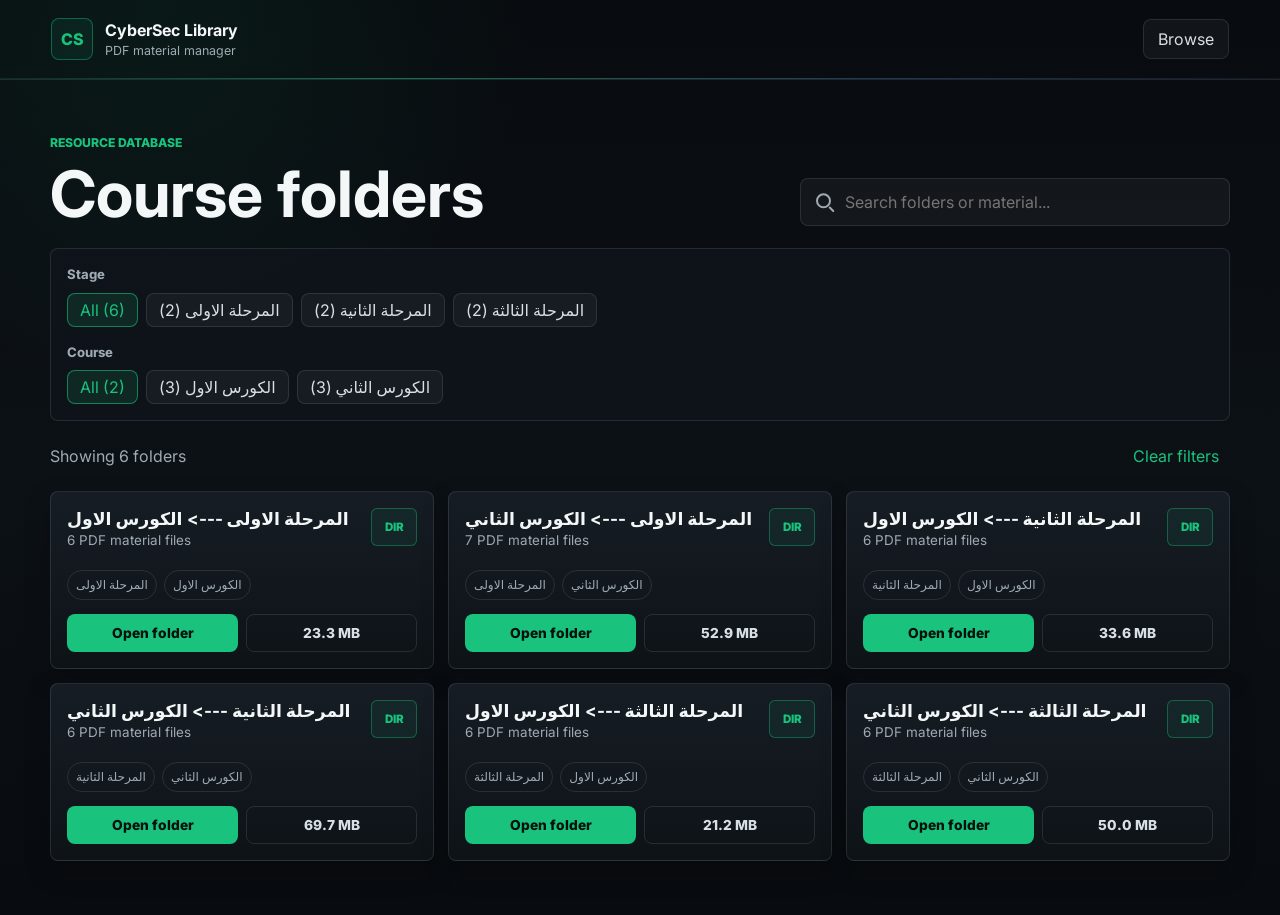
==== index.html @ cb72af31 "Initial commit of Cyber Security curriculum files" ====
<!doctype html>
<html lang="en">
  <head>
    <meta charset="utf-8">
    <meta name="viewport" content="width=device-width, initial-scale=1">
    <meta name="description" content="Cybersecurity curriculum PDF library with fast search and filters.">
    <title>Cybersecurity Curriculum Library</title>
    <link rel="preconnect" href="https://fonts.googleapis.com">
    <link rel="preconnect" href="https://fonts.gstatic.com" crossorigin>
    <link href="https://fonts.googleapis.com/css2?family=Inter:wght@400;500;600;700;800;900&display=swap" rel="stylesheet">
    <link rel="stylesheet" href="styles.css">
  </head>
  <body>
    <header class="site-header">
      <nav class="nav">
        <a class="brand" href="#" aria-label="Cybersecurity Curriculum home">
          <span class="brand-mark">CS</span>
          <span>
            <strong>CyberSec Library</strong>
            <small>PDF material manager</small>
          </span>
        </a>
        <div class="nav-actions">
          <a class="ghost-link" href="#library">Browse</a>
        </div>
      </nav>
    </header>

    <main id="library" class="library">
      <section class="toolbar" aria-labelledby="libraryTitle">
        <div>
          <p class="eyebrow">Resource database</p>
          <h1 id="libraryTitle">Course folders</h1>
        </div>
        <label class="search-box">
          <span class="search-icon" aria-hidden="true"></span>
          <input id="searchInput" type="search" placeholder="Search folders or material..." autocomplete="off">
        </label>
      </section>

      <section class="filters" aria-label="Library filters">
        <div>
          <span class="filter-label">Stage</span>
          <div class="chip-row" id="stageFilters"></div>
        </div>
        <div>
          <span class="filter-label">Course</span>
          <div class="chip-row" id="courseFilters"></div>
        </div>
      </section>

      <section class="results-meta" aria-live="polite">
        <span id="resultsCount">Showing 0 folders</span>
        <button class="text-button" type="button" id="clearFilters">Clear filters</button>
      </section>

      <section class="resource-grid" id="folderGrid" aria-label="Course folders"></section>
      <section class="selected-folder" id="selectedFolder" hidden>
        <div class="selected-folder-head">
          <div>
            <p class="eyebrow">Opened folder</p>
            <h2 id="selectedFolderTitle"></h2>
          </div>
          <button class="text-button" type="button" id="closeFolder">Back to folders</button>
        </div>
        <section class="resource-grid file-grid" id="resourceGrid" aria-label="PDF resources"></section>
      </section>
      <section class="empty-state" id="emptyState" hidden>
        <h3>No folders found</h3>
        <p>Try another search term or clear the active filters.</p>
      </section>
    </main>

    <script src="script.js"></script>
  </body>
</html>
---- styles.css ----
:root {
  --bg: #080b0f;
  --panel: #11161c;
  --panel-2: #161d24;
  --line: rgba(214, 223, 230, 0.12);
  --text: #f4f7f8;
  --muted: #9faab3;
  --soft: #d8e0e5;
  --accent: #19c37d;
  --accent-2: #4a90e2;
  --danger: #ff6b6b;
  --shadow: 0 18px 46px rgba(0, 0, 0, 0.28);
  --radius: 8px;
  color-scheme: dark;
}

* {
  box-sizing: border-box;
}

html {
  scroll-behavior: smooth;
}

body {
  margin: 0;
  min-width: 320px;
  background:
    radial-gradient(circle at 12% 0%, rgba(25, 195, 125, 0.08), transparent 24rem),
    linear-gradient(180deg, #080b0f 0%, #0c1116 52%, #080b0f 100%);
  color: var(--text);
  font-family: "Inter", ui-sans-serif, system-ui, -apple-system, BlinkMacSystemFont, "Segoe UI", Arial, sans-serif;
  line-height: 1.5;
}

a {
  color: inherit;
  text-decoration: none;
}

button,
input {
  font: inherit;
}

button {
  cursor: pointer;
}

.site-header {
  padding: 18px clamp(16px, 4vw, 56px);
  border-bottom: 1px solid var(--line);
  position: relative;
  overflow: hidden;
}

.site-header::after {
  content: "";
  position: absolute;
  inset: auto -10% 0 -10%;
  height: 1px;
  background: linear-gradient(90deg, transparent, rgba(25, 195, 125, 0.55), rgba(74, 144, 226, 0.34), transparent);
}

.nav {
  display: flex;
  align-items: center;
  justify-content: space-between;
  gap: 18px;
  max-width: 1180px;
  margin: 0 auto;
}

.brand {
  display: inline-flex;
  align-items: center;
  gap: 12px;
  min-width: 0;
}

.brand-mark {
  display: grid;
  place-items: center;
  width: 42px;
  height: 42px;
  border: 1px solid rgba(25, 195, 125, 0.42);
  border-radius: var(--radius);
  background: rgba(25, 195, 125, 0.08);
  color: var(--accent);
  font-weight: 800;
}

.brand strong,
.brand small {
  display: block;
}

.brand strong {
  font-size: 1rem;
}

.brand small {
  color: var(--muted);
  font-size: 0.78rem;
}

.nav-actions,
.hero-actions {
  display: flex;
  align-items: center;
  gap: 10px;
}

.primary-link,
.ghost-link,
.ghost-button,
.text-button,
.chip {
  border-radius: var(--radius);
  min-height: 40px;
  display: inline-flex;
  align-items: center;
  justify-content: center;
  border: 1px solid transparent;
  transition: transform 160ms ease, border-color 160ms ease, background 160ms ease, color 160ms ease;
}

.primary-link {
  padding: 0 16px;
  background: var(--accent);
  color: #03100c;
  font-weight: 750;
}

.ghost-link,
.ghost-button {
  padding: 0 14px;
  background: rgba(238, 247, 246, 0.04);
  border-color: var(--line);
  color: var(--soft);
}

.ghost-button {
  min-height: 42px;
}

.primary-link:hover,
.ghost-link:hover,
.ghost-button:hover,
.chip:hover,
.text-button:hover {
  transform: translateY(-1px);
}

.eyebrow {
  margin: 0 0 10px;
  color: var(--accent);
  font-size: 0.76rem;
  font-weight: 800;
  letter-spacing: 0;
  text-transform: uppercase;
}

h2,
h3,
p {
  margin-top: 0;
}

h1 {
  max-width: 820px;
  margin: 0;
  font-size: clamp(2rem, 5vw, 4.2rem);
  line-height: 1;
  letter-spacing: 0;
}

.library {
  width: min(1180px, calc(100% - 32px));
  margin: 0 auto;
  padding: 54px 0;
}

.toolbar {
  display: grid;
  grid-template-columns: minmax(0, 1fr) minmax(280px, 430px);
  gap: 18px;
  align-items: end;
  margin-bottom: 22px;
}

h2 {
  margin-bottom: 0;
  font-size: clamp(1.8rem, 3vw, 3rem);
  line-height: 1.05;
}

.search-box {
  position: relative;
  display: block;
}

.search-box input {
  width: 100%;
  min-height: 48px;
  padding: 0 15px 0 44px;
  border: 1px solid var(--line);
  border-radius: var(--radius);
  background: rgba(244, 247, 248, 0.045);
  color: var(--text);
  outline: 0;
}

.search-box input:focus {
  border-color: rgba(25, 195, 125, 0.68);
  box-shadow: 0 0 0 4px rgba(25, 195, 125, 0.1);
}

.search-icon {
  position: absolute;
  left: 16px;
  top: 50%;
  width: 15px;
  height: 15px;
  border: 2px solid var(--muted);
  border-radius: 50%;
  transform: translateY(-58%);
}

.search-icon::after {
  content: "";
  position: absolute;
  width: 7px;
  height: 2px;
  right: -6px;
  bottom: -4px;
  background: var(--muted);
  transform: rotate(45deg);
  border-radius: 1px;
}

.filters {
  display: grid;
  gap: 16px;
  padding: 16px;
  border: 1px solid var(--line);
  border-radius: var(--radius);
  background: rgba(17, 22, 28, 0.68);
}

.filter-label {
  display: block;
  margin-bottom: 8px;
  color: var(--muted);
  font-size: 0.82rem;
  font-weight: 750;
}

.chip-row {
  display: flex;
  flex-wrap: wrap;
  gap: 8px;
}

.chip {
  padding: 0 12px;
  min-height: 34px;
  background: rgba(238, 247, 246, 0.04);
  border-color: var(--line);
  color: var(--soft);
}

.chip.is-active {
  background: rgba(25, 195, 125, 0.12);
  border-color: rgba(25, 195, 125, 0.58);
  color: var(--accent);
}

.results-meta {
  display: flex;
  align-items: center;
  justify-content: space-between;
  gap: 12px;
  margin: 18px 0;
  color: var(--muted);
}

.text-button {
  min-height: 34px;
  padding: 0 10px;
  background: transparent;
  color: var(--accent);
}

.resource-grid {
  display: grid;
  grid-template-columns: repeat(3, minmax(0, 1fr));
  gap: 14px;
}

.resource-card,
.folder-card {
  min-width: 0;
  min-height: 178px;
  display: flex;
  flex-direction: column;
  gap: 14px;
  padding: 16px;
  border: 1px solid var(--line);
  border-radius: var(--radius);
  background: linear-gradient(180deg, rgba(22, 29, 36, 0.98), rgba(14, 19, 24, 0.98));
  box-shadow: 0 10px 28px rgba(0, 0, 0, 0.2);
}

.resource-card:hover,
.folder-card:hover {
  border-color: rgba(74, 144, 226, 0.42);
}

.card-top,
.folder-top {
  display: flex;
  align-items: flex-start;
  justify-content: space-between;
  gap: 10px;
}

.file-icon,
.folder-icon {
  flex: 0 0 auto;
  display: grid;
  place-items: center;
  width: 38px;
  height: 46px;
  border: 1px solid rgba(74, 144, 226, 0.38);
  border-radius: 6px;
  color: var(--accent-2);
  background: rgba(74, 144, 226, 0.08);
  font-size: 0.72rem;
  font-weight: 850;
}

.folder-icon {
  width: 46px;
  height: 38px;
  border-color: rgba(25, 195, 125, 0.38);
  color: var(--accent);
  background: rgba(25, 195, 125, 0.08);
}

.file-title,
.folder-title {
  margin: 0;
  color: var(--text);
  font-size: 1rem;
  line-height: 1.25;
  overflow-wrap: anywhere;
}

.folder-title {
  font-size: 1.08rem;
}

.path-line {
  color: var(--muted);
  font-size: 0.84rem;
}

.card-meta {
  display: flex;
  flex-wrap: wrap;
  gap: 7px;
  margin-top: auto;
}

.meta-pill {
  padding: 5px 8px;
  border: 1px solid var(--line);
  border-radius: 999px;
  color: var(--muted);
  font-size: 0.76rem;
}

.card-actions,
.folder-actions {
  display: grid;
  grid-template-columns: 1fr 1fr;
  gap: 8px;
}

.card-actions a,
.folder-actions button {
  min-height: 38px;
  display: inline-flex;
  align-items: center;
  justify-content: center;
  border-radius: var(--radius);
  font-size: 0.86rem;
  font-weight: 800;
}

.open-link,
.open-folder {
  border: 0;
  background: var(--accent);
  color: #03100c;
}

.download-link,
.folder-note {
  border: 1px solid var(--line);
  color: var(--soft);
}

.folder-note {
  display: inline-flex;
  align-items: center;
  justify-content: center;
  min-height: 38px;
  border-radius: var(--radius);
  font-size: 0.86rem;
  font-weight: 800;
}

.selected-folder {
  margin-top: 20px;
  padding-top: 20px;
  border-top: 1px solid var(--line);
}

.selected-folder-head {
  display: flex;
  justify-content: space-between;
  gap: 16px;
  align-items: end;
  margin-bottom: 16px;
}

.selected-folder-head h2 {
  font-size: clamp(1.45rem, 3vw, 2.2rem);
}

.file-grid .resource-card {
  min-height: 174px;
}

.empty-state {
  padding: 42px 18px;
  text-align: center;
  border: 1px solid var(--line);
  border-radius: var(--radius);
  background: rgba(17, 22, 28, 0.68);
}

@media (max-width: 920px) {
  .toolbar {
    grid-template-columns: 1fr;
  }

  .resource-grid {
    grid-template-columns: repeat(2, minmax(0, 1fr));
  }
}

@media (max-width: 640px) {
  .site-header {
    padding-bottom: 18px;
  }

  .nav {
    align-items: flex-start;
  }

  .nav-actions {
    display: none;
  }

  h1 {
    font-size: 2.4rem;
  }

  .card-actions,
  .folder-actions {
    flex-direction: column;
    align-items: stretch;
  }

  .resource-grid {
    grid-template-columns: 1fr;
  }

  .results-meta {
    align-items: flex-start;
    flex-direction: column;
  }

  .selected-folder-head {
    align-items: flex-start;
    flex-direction: column;
  }
}
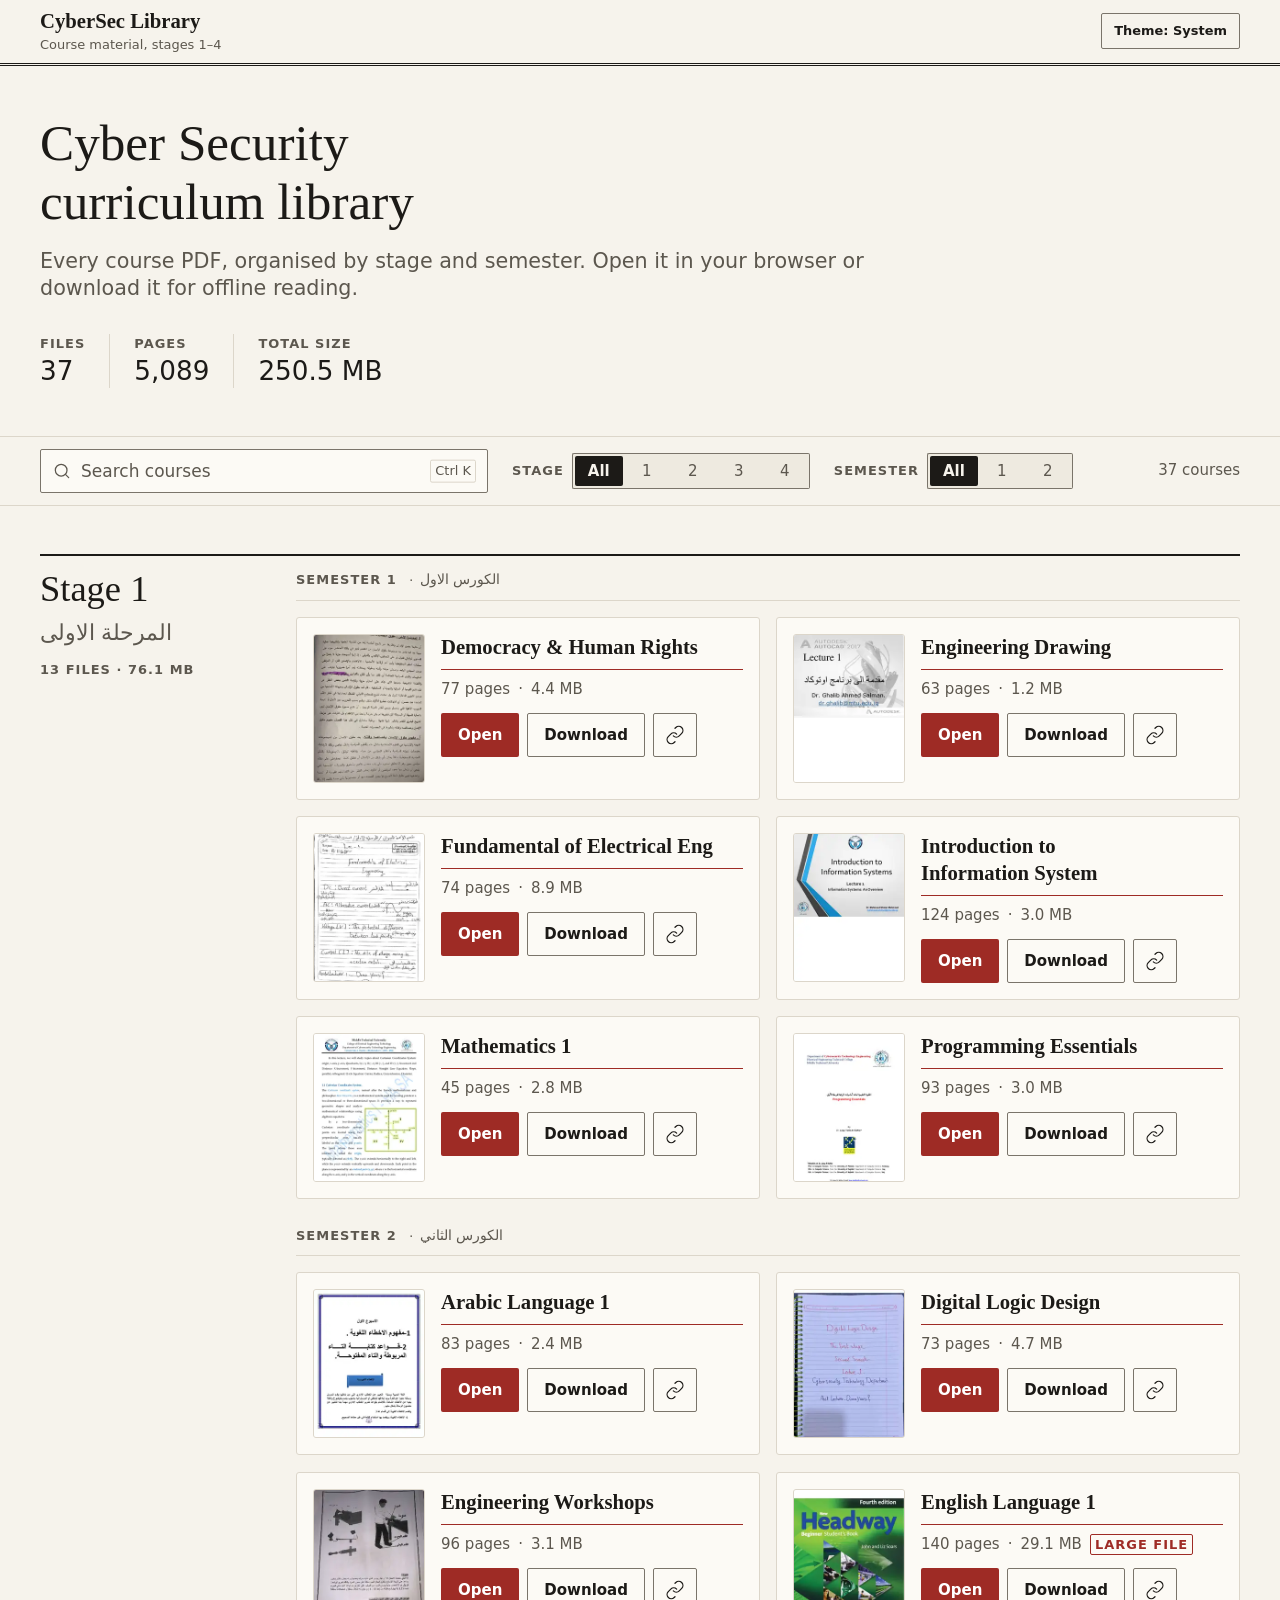
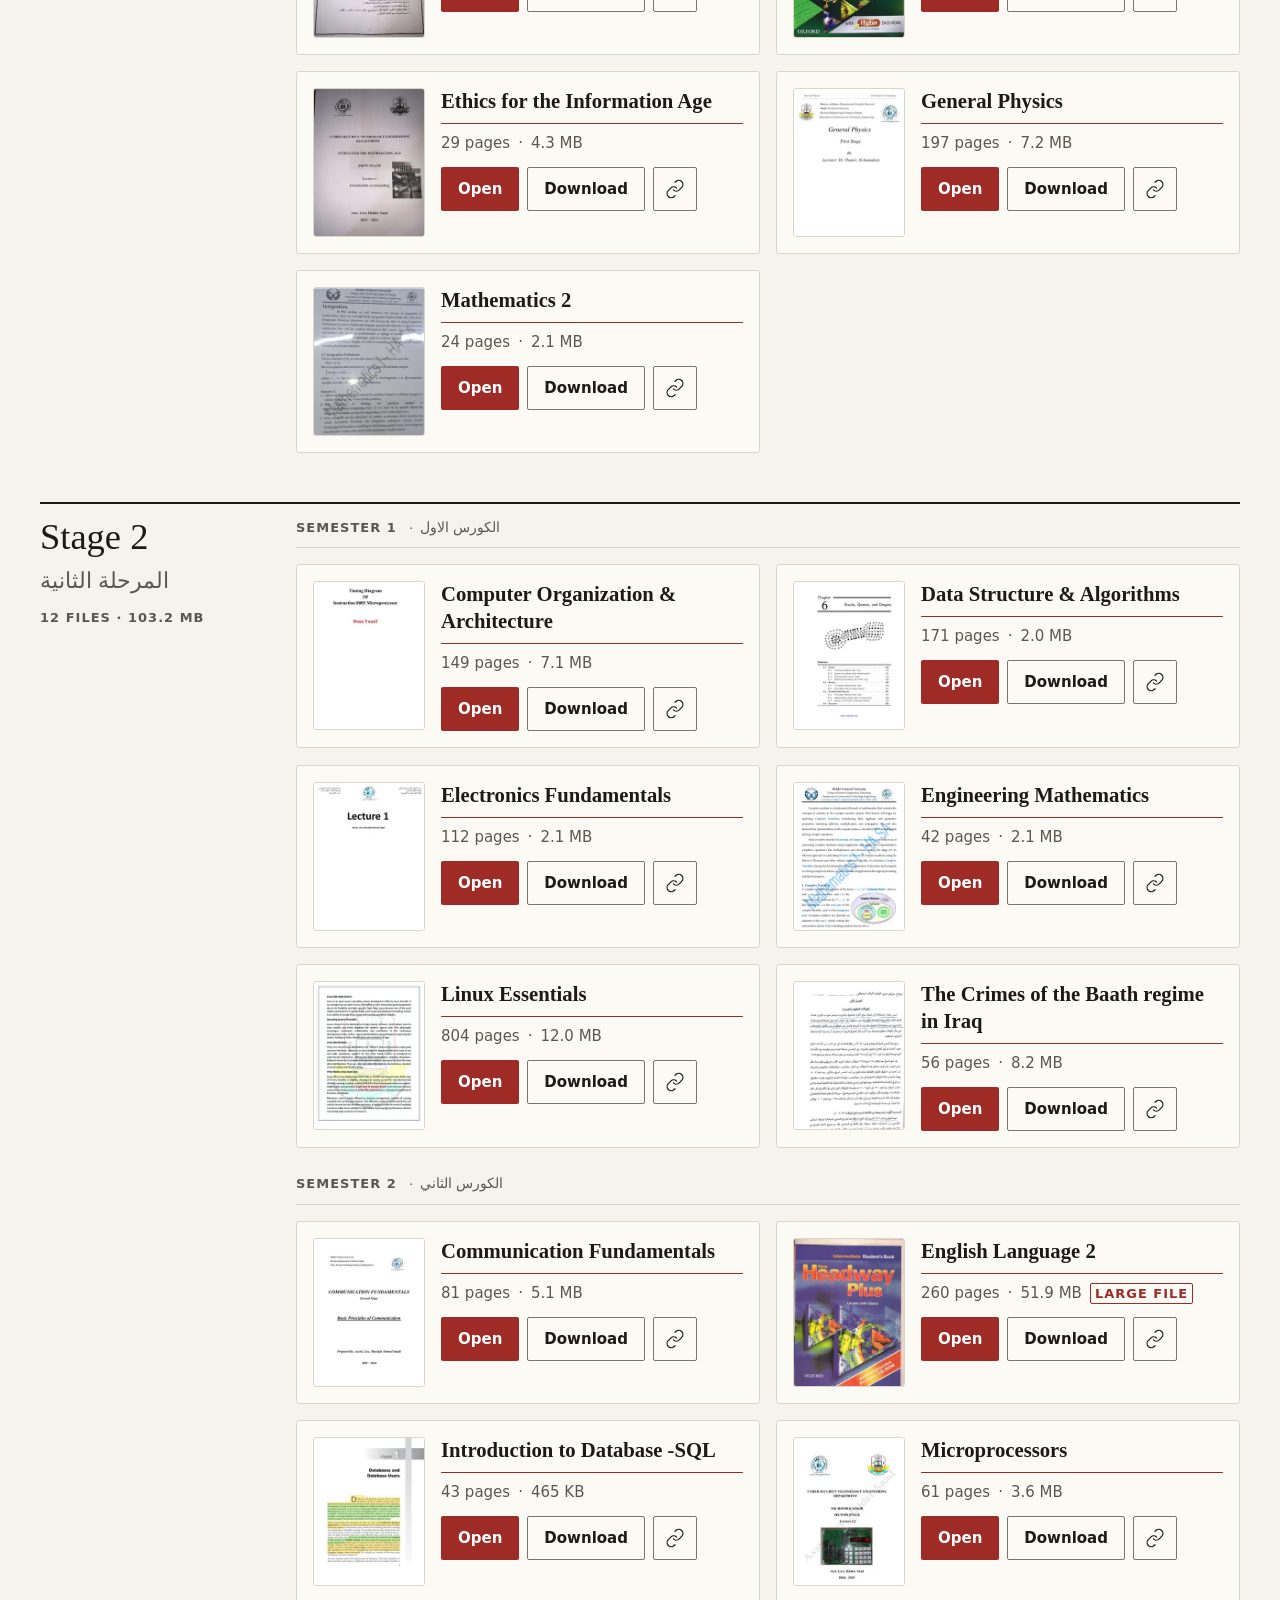
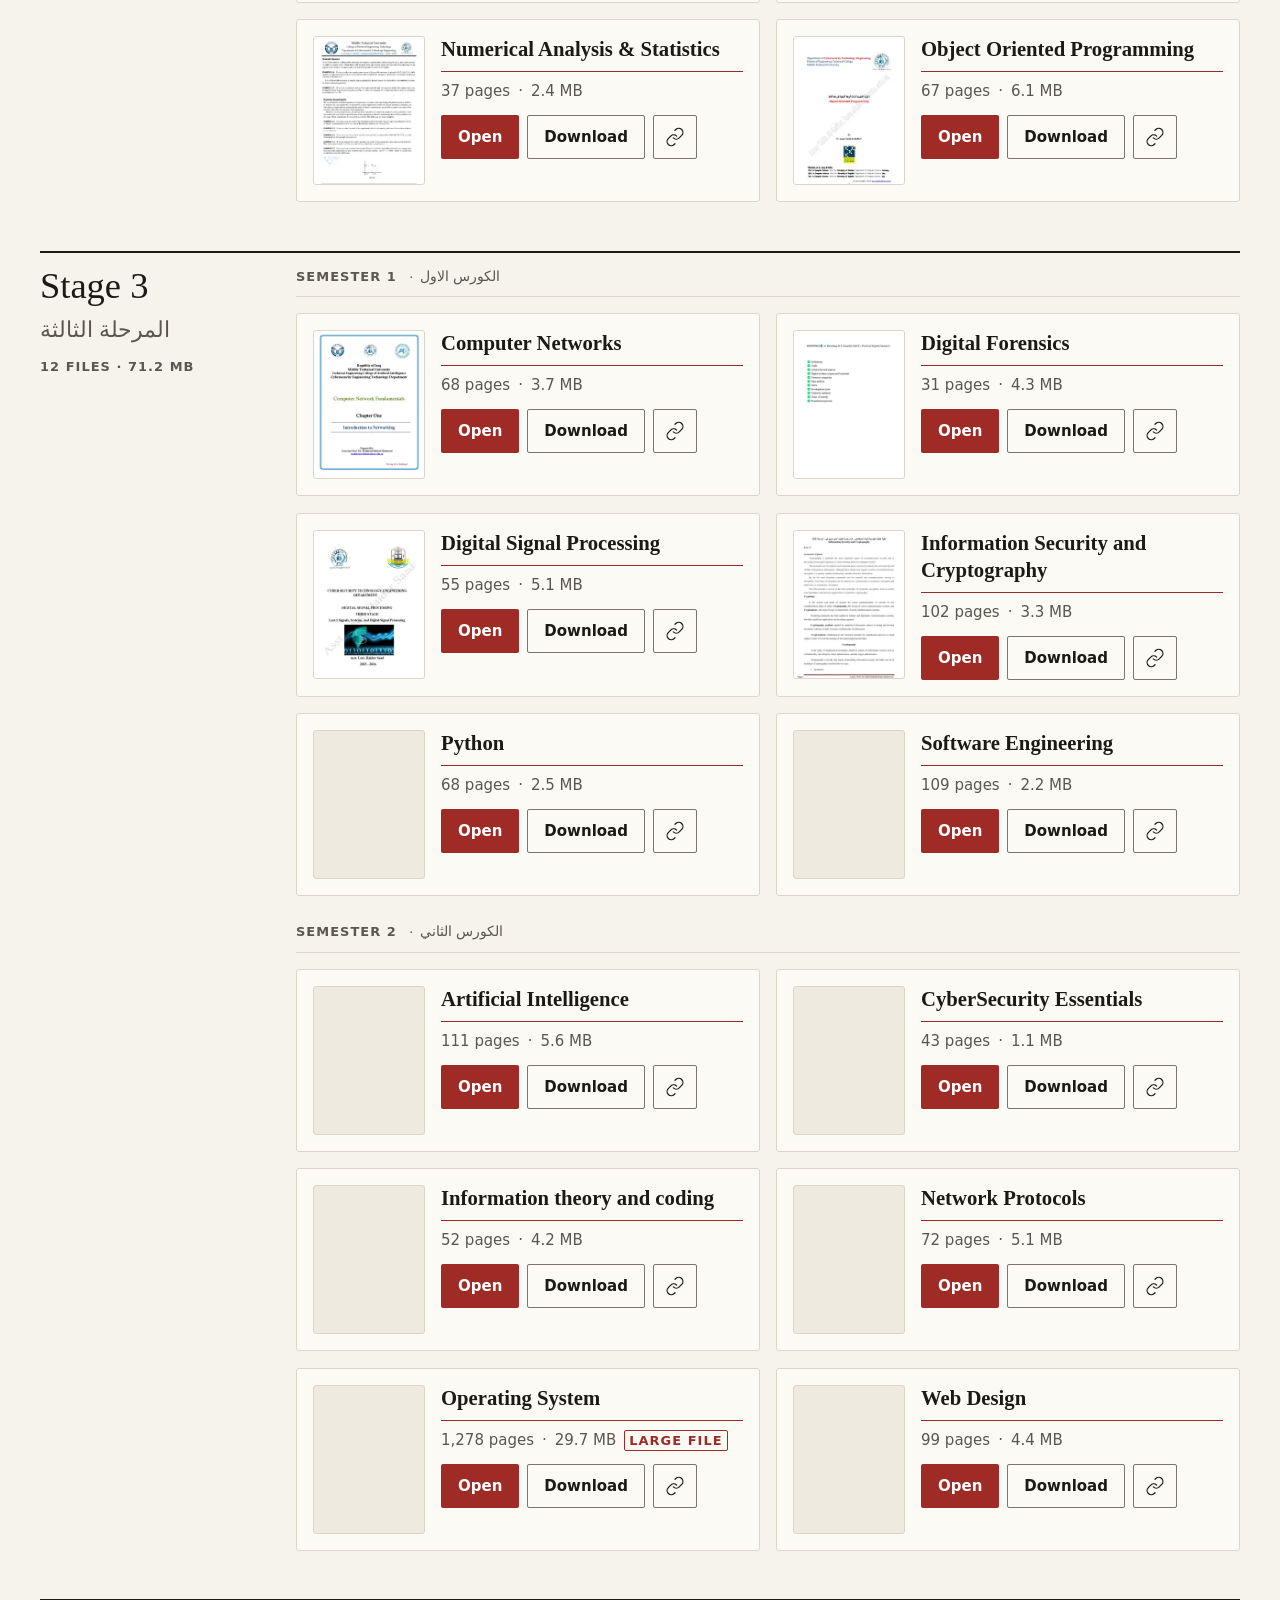
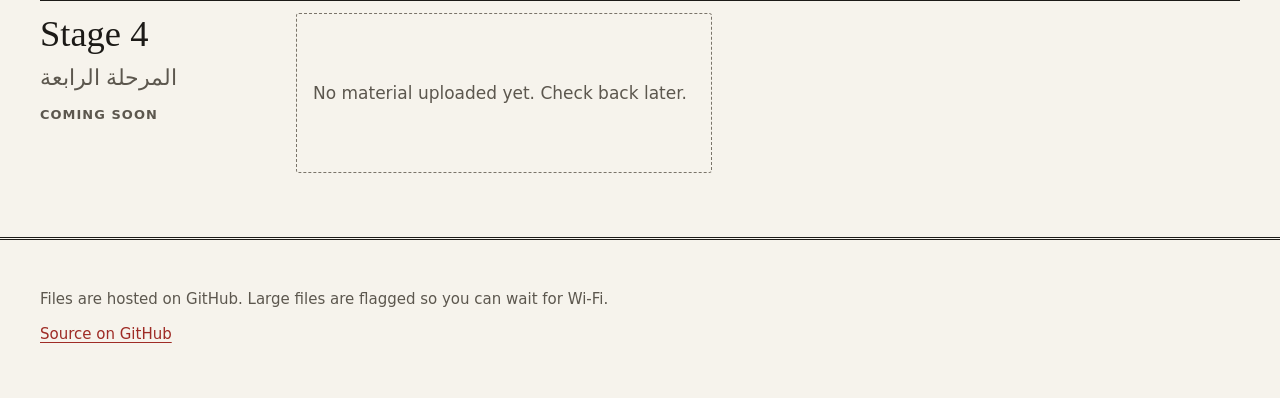
==== commit 6eb74a04: "Redesign the library: generated static index, search, covers, themes - tools/build.mjs scans the sta" ====
--- a/index.html
+++ b/index.html
@@ -2,75 +2,651 @@
 <html lang="en">
   <head>
     <meta charset="utf-8">
+    <meta http-equiv="Content-Security-Policy" content="default-src 'none'; script-src 'self' 'sha256-vBQvrS5mm3iqc/jcovUQpxnLFWrVjKJopdZhKm7l00E='; style-src 'self'; img-src 'self' data:; manifest-src 'self'; base-uri 'none'; form-action 'none'; object-src 'none'; upgrade-insecure-requests">
     <meta name="viewport" content="width=device-width, initial-scale=1">
-    <meta name="description" content="Cybersecurity curriculum PDF library with fast search and filters.">
-    <title>Cybersecurity Curriculum Library</title>
-    <link rel="preconnect" href="https://fonts.googleapis.com">
-    <link rel="preconnect" href="https://fonts.gstatic.com" crossorigin>
-    <link href="https://fonts.googleapis.com/css2?family=Inter:wght@400;500;600;700;800;900&display=swap" rel="stylesheet">
-    <link rel="stylesheet" href="styles.css">
+    <title>Cyber Security Curriculum Library</title>
+    <meta name="description" content="Course PDFs for the Cyber Security department, organised by stage and semester. 37 files, searchable, free to open or download.">
+    <link rel="canonical" href="https://op-h.github.io/DBs/">
+    <meta name="color-scheme" content="light dark">
+    <!-- Values are design.md --c-page; media queries follow the OS scheme, the manual toggle only restyles the page. -->
+    <meta name="theme-color" media="(prefers-color-scheme: light)" content="#F6F3EC">
+    <meta name="theme-color" media="(prefers-color-scheme: dark)" content="#171513">
+    <script>
+      // Runs before first paint so a saved theme never flashes the wrong colours.
+      // The "js" class lets CSS show JS-only controls on first paint instead of popping them in later (CLS).
+      document.documentElement.classList.add("js");
+      try {
+        const t = localStorage.getItem("theme");
+        if (t === "light" || t === "dark") document.documentElement.dataset.theme = t;
+        if (JSON.parse(localStorage.getItem("recent") || "[]").length) document.documentElement.classList.add("has-recent");
+      } catch {}
+    </script>
+    <link rel="stylesheet" href="styles.css?v=b2c0155cdc">
+    <link rel="icon" href="favicon.svg" type="image/svg+xml">
+    <meta property="og:type" content="website">
+    <meta property="og:site_name" content="CyberSec Library">
+    <meta property="og:title" content="Cyber Security Curriculum Library">
+    <meta property="og:description" content="Course PDFs for the Cyber Security department, organised by stage and semester. 37 files, searchable, free to open or download.">
+    <meta property="og:url" content="https://op-h.github.io/DBs/">
+    <meta property="og:locale" content="en_GB">
+    <meta name="twitter:card" content="summary">
+    <meta name="twitter:title" content="Cyber Security Curriculum Library">
+    <meta name="twitter:description" content="Course PDFs for the Cyber Security department, organised by stage and semester. 37 files, searchable, free to open or download.">
+    <script type="application/ld+json">
+    {
+      "@context": "https://schema.org",
+      "@graph": [
+        {
+          "@type": "WebSite",
+          "@id": "https://op-h.github.io/DBs/#website",
+          "url": "https://op-h.github.io/DBs/",
+          "name": "CyberSec Library",
+          "inLanguage": "en"
+        },
+        {
+          "@type": "CollectionPage",
+          "@id": "https://op-h.github.io/DBs/#collection",
+          "url": "https://op-h.github.io/DBs/",
+          "name": "Cyber Security Curriculum Library",
+          "description": "Course PDFs for the Cyber Security department, organised by stage and semester.",
+          "inLanguage": "en",
+          "isPartOf": { "@id": "https://op-h.github.io/DBs/#website" },
+          "mainEntity": {
+            "@type": "ItemList",
+            "name": "Course PDFs",
+            "numberOfItems": 37
+          }
+        }
+      ]
+    }
+    </script>
+    <script src="script.js?v=6592e1590f" defer></script>
   </head>
   <body>
+    <a class="skip-link" href="#library">Skip to library</a>
+
     <header class="site-header">
-      <nav class="nav">
-        <a class="brand" href="#" aria-label="Cybersecurity Curriculum home">
-          <span class="brand-mark">CS</span>
-          <span>
-            <strong>CyberSec Library</strong>
-            <small>PDF material manager</small>
-          </span>
+      <div class="wrap site-header-inner">
+        <a class="wordmark" href="./">
+          <span class="wordmark-title">CyberSec Library</span>
+          <span class="wordmark-sub">Course material, stages 1–4</span>
         </a>
-        <div class="nav-actions">
-          <a class="ghost-link" href="#library">Browse</a>
+        <button class="theme-toggle" type="button" id="themeToggle">
+          <span class="theme-toggle-label">Theme: <span id="themeValue">System</span></span>
+        </button>
+      </div>
+    </header>
+
+    <main id="main">
+      <section class="intro wrap">
+        <h1 id="pageTitle">Cyber Security curriculum library</h1>
+        <p class="intro-lede">Every course PDF, organised by stage and semester. Open it in your browser or download it for offline reading.</p>
+        <dl class="stats">
+          <div><dt>Files</dt><dd>37</dd></div>
+          <div><dt>Pages</dt><dd>5,089</dd></div>
+          <div><dt>Total size</dt><dd>250.5 MB</dd></div>
+        </dl>
+        <nav class="stage-nav" aria-label="Jump to stage">
+          <ul role="list">
+          <li><a href="#stage-1">Stage 1 <span class="count">13<span class="visually-hidden"> files</span></span></a></li>
+          <li><a href="#stage-2">Stage 2 <span class="count">12<span class="visually-hidden"> files</span></span></a></li>
+          <li><a href="#stage-3">Stage 3 <span class="count">12<span class="visually-hidden"> files</span></span></a></li>
+          <li><a href="#stage-4">Stage 4 <span class="count">0<span class="visually-hidden"> files</span></span></a></li>
+          </ul>
+        </nav>
+      </section>
+
+      <form class="controls" id="controls" role="search" aria-label="Search and filter the library">
+        <div class="wrap controls-inner">
+          <div class="search">
+            <label class="search-label" for="q">Search courses</label>
+            <input class="search-input" id="q" name="q" type="search" placeholder="Search courses" autocomplete="off" spellcheck="false" enterkeyhint="search" aria-keyshortcuts="Control+K Meta+K">
+            <kbd class="search-hint" aria-hidden="true">Ctrl K</kbd>
+          </div>
+          <fieldset class="segmented" id="stageFilter">
+            <legend>Stage</legend>
+            <label><input type="radio" name="stage" value="" checked><span>All</span></label>
+            <label><input type="radio" name="stage" value="1"><span>1</span></label>
+            <label><input type="radio" name="stage" value="2"><span>2</span></label>
+            <label><input type="radio" name="stage" value="3"><span>3</span></label>
+            <label><input type="radio" name="stage" value="4"><span>4</span></label>
+          </fieldset>
+          <fieldset class="segmented" id="termFilter">
+            <legend>Semester</legend>
+            <label><input type="radio" name="term" value="" checked><span>All</span></label>
+            <label><input type="radio" name="term" value="1"><span>1</span></label>
+            <label><input type="radio" name="term" value="2"><span>2</span></label>
+          </fieldset>
+          <p class="results" id="results" role="status" aria-live="polite"></p>
+          <button class="btn btn--quiet" type="reset" id="resetFilters" hidden>Clear</button>
         </div>
-      </nav>
-    </header>
-
-    <main id="library" class="library">
-      <section class="toolbar" aria-labelledby="libraryTitle">
-        <div>
-          <p class="eyebrow">Resource database</p>
-          <h1 id="libraryTitle">Course folders</h1>
+      </form>
+
+      <section class="recent wrap" id="recent" aria-labelledby="recentTitle" hidden>
+        <h2 class="recent-title" id="recentTitle">Recently opened</h2>
+        <ol class="recent-list" id="recentList" role="list"></ol>
+      </section>
+
+      <div class="library wrap" id="library" tabindex="-1">
+
+    <section class="stage" id="stage-1" data-stage="1" aria-labelledby="stage-1-title">
+      <header class="stage-head">
+        <h2 class="stage-title" id="stage-1-title">Stage 1 <span class="ar" lang="ar" dir="rtl">المرحلة الاولى</span></h2>
+        <p class="stage-meta">13 files · 76.1 MB</p>
+      </header>
+      <section class="term" data-term="1">
+        <h3 class="term-title" id="stage-1-sem-1">Semester 1 <span class="ar" lang="ar" dir="rtl">الكورس الاول</span></h3>
+        <ul class="course-list" role="list">
+          <li class="course" id="s1-1-democracy-and-human-rights" data-stage="1" data-term="1" data-search="democracy &amp; human rights stage1 semester1 المرحلة الاولى الكورس الاول">
+            <img class="course-cover" src="covers/s1-1-democracy-and-human-rights.webp" width="120" height="160" alt="" loading="lazy" decoding="async">
+            <div class="course-body">
+              <h4 class="course-title">Democracy &amp; Human Rights</h4>
+              <p class="course-meta"><span>77 pages</span><span class="visually-hidden">, </span><span>4.4 MB</span></p>
+              <div class="course-actions">
+                <a class="btn btn--primary" href="%D8%A7%D9%84%D9%85%D8%B1%D8%AD%D9%84%D8%A9%20%D8%A7%D9%84%D8%A7%D9%88%D9%84%D9%89/%D8%A7%D9%84%D9%83%D9%88%D8%B1%D8%B3%20%D8%A7%D9%84%D8%A7%D9%88%D9%84/Democracy%20%26%20Human%20Rights.pdf" type="application/pdf" target="_blank" rel="noopener" aria-describedby="newTabHint">Open<span class="visually-hidden"> Democracy &amp; Human Rights</span></a>
+                <a class="btn" href="%D8%A7%D9%84%D9%85%D8%B1%D8%AD%D9%84%D8%A9%20%D8%A7%D9%84%D8%A7%D9%88%D9%84%D9%89/%D8%A7%D9%84%D9%83%D9%88%D8%B1%D8%B3%20%D8%A7%D9%84%D8%A7%D9%88%D9%84/Democracy%20%26%20Human%20Rights.pdf" type="application/pdf" download="Democracy &amp; Human Rights.pdf">Download<span class="visually-hidden"> Democracy &amp; Human Rights, 4.4 MB</span></a>
+                <button class="btn btn--icon share" type="button" data-share="s1-1-democracy-and-human-rights" aria-label="Share link to Democracy &amp; Human Rights"><svg aria-hidden="true" focusable="false" width="20" height="20" viewBox="0 0 24 24" fill="none" stroke="currentColor" stroke-width="1.5" stroke-linecap="round" stroke-linejoin="round"><path d="M10 13a5 5 0 0 0 7.07 0l3-3a5 5 0 0 0-7.07-7.07l-1 1"/><path d="M14 11a5 5 0 0 0-7.07 0l-3 3a5 5 0 0 0 7.07 7.07l1-1"/></svg></button>
+              </div>
+            </div>
+          </li>
+          <li class="course" id="s1-1-engineering-drawing" data-stage="1" data-term="1" data-search="engineering drawing stage1 semester1 المرحلة الاولى الكورس الاول">
+            <img class="course-cover" src="covers/s1-1-engineering-drawing.webp" width="120" height="160" alt="" loading="lazy" decoding="async">
+            <div class="course-body">
+              <h4 class="course-title">Engineering Drawing</h4>
+              <p class="course-meta"><span>63 pages</span><span class="visually-hidden">, </span><span>1.2 MB</span></p>
+              <div class="course-actions">
+                <a class="btn btn--primary" href="%D8%A7%D9%84%D9%85%D8%B1%D8%AD%D9%84%D8%A9%20%D8%A7%D9%84%D8%A7%D9%88%D9%84%D9%89/%D8%A7%D9%84%D9%83%D9%88%D8%B1%D8%B3%20%D8%A7%D9%84%D8%A7%D9%88%D9%84/Engineering%20Drawing.pdf" type="application/pdf" target="_blank" rel="noopener" aria-describedby="newTabHint">Open<span class="visually-hidden"> Engineering Drawing</span></a>
+                <a class="btn" href="%D8%A7%D9%84%D9%85%D8%B1%D8%AD%D9%84%D8%A9%20%D8%A7%D9%84%D8%A7%D9%88%D9%84%D9%89/%D8%A7%D9%84%D9%83%D9%88%D8%B1%D8%B3%20%D8%A7%D9%84%D8%A7%D9%88%D9%84/Engineering%20Drawing.pdf" type="application/pdf" download="Engineering Drawing.pdf">Download<span class="visually-hidden"> Engineering Drawing, 1.2 MB</span></a>
+                <button class="btn btn--icon share" type="button" data-share="s1-1-engineering-drawing" aria-label="Share link to Engineering Drawing"><svg aria-hidden="true" focusable="false" width="20" height="20" viewBox="0 0 24 24" fill="none" stroke="currentColor" stroke-width="1.5" stroke-linecap="round" stroke-linejoin="round"><path d="M10 13a5 5 0 0 0 7.07 0l3-3a5 5 0 0 0-7.07-7.07l-1 1"/><path d="M14 11a5 5 0 0 0-7.07 0l-3 3a5 5 0 0 0 7.07 7.07l1-1"/></svg></button>
+              </div>
+            </div>
+          </li>
+          <li class="course" id="s1-1-fundamental-of-electrical-eng" data-stage="1" data-term="1" data-search="fundamental of electrical eng stage1 semester1 المرحلة الاولى الكورس الاول">
+            <img class="course-cover" src="covers/s1-1-fundamental-of-electrical-eng.webp" width="120" height="160" alt="" loading="lazy" decoding="async">
+            <div class="course-body">
+              <h4 class="course-title">Fundamental of Electrical Eng</h4>
+              <p class="course-meta"><span>74 pages</span><span class="visually-hidden">, </span><span>8.9 MB</span></p>
+              <div class="course-actions">
+                <a class="btn btn--primary" href="%D8%A7%D9%84%D9%85%D8%B1%D8%AD%D9%84%D8%A9%20%D8%A7%D9%84%D8%A7%D9%88%D9%84%D9%89/%D8%A7%D9%84%D9%83%D9%88%D8%B1%D8%B3%20%D8%A7%D9%84%D8%A7%D9%88%D9%84/Fundamental%20of%20Electrical%20Eng%20.pdf" type="application/pdf" target="_blank" rel="noopener" aria-describedby="newTabHint">Open<span class="visually-hidden"> Fundamental of Electrical Eng</span></a>
+                <a class="btn" href="%D8%A7%D9%84%D9%85%D8%B1%D8%AD%D9%84%D8%A9%20%D8%A7%D9%84%D8%A7%D9%88%D9%84%D9%89/%D8%A7%D9%84%D9%83%D9%88%D8%B1%D8%B3%20%D8%A7%D9%84%D8%A7%D9%88%D9%84/Fundamental%20of%20Electrical%20Eng%20.pdf" type="application/pdf" download="Fundamental of Electrical Eng.pdf">Download<span class="visually-hidden"> Fundamental of Electrical Eng, 8.9 MB</span></a>
+                <button class="btn btn--icon share" type="button" data-share="s1-1-fundamental-of-electrical-eng" aria-label="Share link to Fundamental of Electrical Eng"><svg aria-hidden="true" focusable="false" width="20" height="20" viewBox="0 0 24 24" fill="none" stroke="currentColor" stroke-width="1.5" stroke-linecap="round" stroke-linejoin="round"><path d="M10 13a5 5 0 0 0 7.07 0l3-3a5 5 0 0 0-7.07-7.07l-1 1"/><path d="M14 11a5 5 0 0 0-7.07 0l-3 3a5 5 0 0 0 7.07 7.07l1-1"/></svg></button>
+              </div>
+            </div>
+          </li>
+          <li class="course" id="s1-1-introduction-to-information-system" data-stage="1" data-term="1" data-search="introduction to information system stage1 semester1 المرحلة الاولى الكورس الاول">
+            <img class="course-cover" src="covers/s1-1-introduction-to-information-system.webp" width="120" height="160" alt="" loading="lazy" decoding="async">
+            <div class="course-body">
+              <h4 class="course-title">Introduction to Information System</h4>
+              <p class="course-meta"><span>124 pages</span><span class="visually-hidden">, </span><span>3.0 MB</span></p>
+              <div class="course-actions">
+                <a class="btn btn--primary" href="%D8%A7%D9%84%D9%85%D8%B1%D8%AD%D9%84%D8%A9%20%D8%A7%D9%84%D8%A7%D9%88%D9%84%D9%89/%D8%A7%D9%84%D9%83%D9%88%D8%B1%D8%B3%20%D8%A7%D9%84%D8%A7%D9%88%D9%84/Introduction%20to%20Information%20System.pdf" type="application/pdf" target="_blank" rel="noopener" aria-describedby="newTabHint">Open<span class="visually-hidden"> Introduction to Information System</span></a>
+                <a class="btn" href="%D8%A7%D9%84%D9%85%D8%B1%D8%AD%D9%84%D8%A9%20%D8%A7%D9%84%D8%A7%D9%88%D9%84%D9%89/%D8%A7%D9%84%D9%83%D9%88%D8%B1%D8%B3%20%D8%A7%D9%84%D8%A7%D9%88%D9%84/Introduction%20to%20Information%20System.pdf" type="application/pdf" download="Introduction to Information System.pdf">Download<span class="visually-hidden"> Introduction to Information System, 3.0 MB</span></a>
+                <button class="btn btn--icon share" type="button" data-share="s1-1-introduction-to-information-system" aria-label="Share link to Introduction to Information System"><svg aria-hidden="true" focusable="false" width="20" height="20" viewBox="0 0 24 24" fill="none" stroke="currentColor" stroke-width="1.5" stroke-linecap="round" stroke-linejoin="round"><path d="M10 13a5 5 0 0 0 7.07 0l3-3a5 5 0 0 0-7.07-7.07l-1 1"/><path d="M14 11a5 5 0 0 0-7.07 0l-3 3a5 5 0 0 0 7.07 7.07l1-1"/></svg></button>
+              </div>
+            </div>
+          </li>
+          <li class="course" id="s1-1-mathematics-1" data-stage="1" data-term="1" data-search="mathematics 1 stage1 semester1 المرحلة الاولى الكورس الاول">
+            <img class="course-cover" src="covers/s1-1-mathematics-1.webp" width="120" height="160" alt="" loading="lazy" decoding="async">
+            <div class="course-body">
+              <h4 class="course-title">Mathematics 1</h4>
+              <p class="course-meta"><span>45 pages</span><span class="visually-hidden">, </span><span>2.8 MB</span></p>
+              <div class="course-actions">
+                <a class="btn btn--primary" href="%D8%A7%D9%84%D9%85%D8%B1%D8%AD%D9%84%D8%A9%20%D8%A7%D9%84%D8%A7%D9%88%D9%84%D9%89/%D8%A7%D9%84%D9%83%D9%88%D8%B1%D8%B3%20%D8%A7%D9%84%D8%A7%D9%88%D9%84/Mathematics%201.pdf" type="application/pdf" target="_blank" rel="noopener" aria-describedby="newTabHint">Open<span class="visually-hidden"> Mathematics 1</span></a>
+                <a class="btn" href="%D8%A7%D9%84%D9%85%D8%B1%D8%AD%D9%84%D8%A9%20%D8%A7%D9%84%D8%A7%D9%88%D9%84%D9%89/%D8%A7%D9%84%D9%83%D9%88%D8%B1%D8%B3%20%D8%A7%D9%84%D8%A7%D9%88%D9%84/Mathematics%201.pdf" type="application/pdf" download="Mathematics 1.pdf">Download<span class="visually-hidden"> Mathematics 1, 2.8 MB</span></a>
+                <button class="btn btn--icon share" type="button" data-share="s1-1-mathematics-1" aria-label="Share link to Mathematics 1"><svg aria-hidden="true" focusable="false" width="20" height="20" viewBox="0 0 24 24" fill="none" stroke="currentColor" stroke-width="1.5" stroke-linecap="round" stroke-linejoin="round"><path d="M10 13a5 5 0 0 0 7.07 0l3-3a5 5 0 0 0-7.07-7.07l-1 1"/><path d="M14 11a5 5 0 0 0-7.07 0l-3 3a5 5 0 0 0 7.07 7.07l1-1"/></svg></button>
+              </div>
+            </div>
+          </li>
+          <li class="course" id="s1-1-programming-essentials" data-stage="1" data-term="1" data-search="programming essentials stage1 semester1 المرحلة الاولى الكورس الاول">
+            <img class="course-cover" src="covers/s1-1-programming-essentials.webp" width="120" height="160" alt="" loading="lazy" decoding="async">
+            <div class="course-body">
+              <h4 class="course-title">Programming Essentials</h4>
+              <p class="course-meta"><span>93 pages</span><span class="visually-hidden">, </span><span>3.0 MB</span></p>
+              <div class="course-actions">
+                <a class="btn btn--primary" href="%D8%A7%D9%84%D9%85%D8%B1%D8%AD%D9%84%D8%A9%20%D8%A7%D9%84%D8%A7%D9%88%D9%84%D9%89/%D8%A7%D9%84%D9%83%D9%88%D8%B1%D8%B3%20%D8%A7%D9%84%D8%A7%D9%88%D9%84/Programming%20Essentials.pdf" type="application/pdf" target="_blank" rel="noopener" aria-describedby="newTabHint">Open<span class="visually-hidden"> Programming Essentials</span></a>
+                <a class="btn" href="%D8%A7%D9%84%D9%85%D8%B1%D8%AD%D9%84%D8%A9%20%D8%A7%D9%84%D8%A7%D9%88%D9%84%D9%89/%D8%A7%D9%84%D9%83%D9%88%D8%B1%D8%B3%20%D8%A7%D9%84%D8%A7%D9%88%D9%84/Programming%20Essentials.pdf" type="application/pdf" download="Programming Essentials.pdf">Download<span class="visually-hidden"> Programming Essentials, 3.0 MB</span></a>
+                <button class="btn btn--icon share" type="button" data-share="s1-1-programming-essentials" aria-label="Share link to Programming Essentials"><svg aria-hidden="true" focusable="false" width="20" height="20" viewBox="0 0 24 24" fill="none" stroke="currentColor" stroke-width="1.5" stroke-linecap="round" stroke-linejoin="round"><path d="M10 13a5 5 0 0 0 7.07 0l3-3a5 5 0 0 0-7.07-7.07l-1 1"/><path d="M14 11a5 5 0 0 0-7.07 0l-3 3a5 5 0 0 0 7.07 7.07l1-1"/></svg></button>
+              </div>
+            </div>
+          </li>
+        </ul>
+      </section>
+      <section class="term" data-term="2">
+        <h3 class="term-title" id="stage-1-sem-2">Semester 2 <span class="ar" lang="ar" dir="rtl">الكورس الثاني</span></h3>
+        <ul class="course-list" role="list">
+          <li class="course" id="s1-2-arabic-language-1" data-stage="1" data-term="2" data-search="arabic language 1 stage1 semester2 المرحلة الاولى الكورس الثاني">
+            <img class="course-cover" src="covers/s1-2-arabic-language-1.webp" width="120" height="160" alt="" loading="lazy" decoding="async">
+            <div class="course-body">
+              <h4 class="course-title">Arabic Language 1</h4>
+              <p class="course-meta"><span>83 pages</span><span class="visually-hidden">, </span><span>2.4 MB</span></p>
+              <div class="course-actions">
+                <a class="btn btn--primary" href="%D8%A7%D9%84%D9%85%D8%B1%D8%AD%D9%84%D8%A9%20%D8%A7%D9%84%D8%A7%D9%88%D9%84%D9%89/%D8%A7%D9%84%D9%83%D9%88%D8%B1%D8%B3%20%D8%A7%D9%84%D8%AB%D8%A7%D9%86%D9%8A/Arabic%20Language%201.pdf" type="application/pdf" target="_blank" rel="noopener" aria-describedby="newTabHint">Open<span class="visually-hidden"> Arabic Language 1</span></a>
+                <a class="btn" href="%D8%A7%D9%84%D9%85%D8%B1%D8%AD%D9%84%D8%A9%20%D8%A7%D9%84%D8%A7%D9%88%D9%84%D9%89/%D8%A7%D9%84%D9%83%D9%88%D8%B1%D8%B3%20%D8%A7%D9%84%D8%AB%D8%A7%D9%86%D9%8A/Arabic%20Language%201.pdf" type="application/pdf" download="Arabic Language 1.pdf">Download<span class="visually-hidden"> Arabic Language 1, 2.4 MB</span></a>
+                <button class="btn btn--icon share" type="button" data-share="s1-2-arabic-language-1" aria-label="Share link to Arabic Language 1"><svg aria-hidden="true" focusable="false" width="20" height="20" viewBox="0 0 24 24" fill="none" stroke="currentColor" stroke-width="1.5" stroke-linecap="round" stroke-linejoin="round"><path d="M10 13a5 5 0 0 0 7.07 0l3-3a5 5 0 0 0-7.07-7.07l-1 1"/><path d="M14 11a5 5 0 0 0-7.07 0l-3 3a5 5 0 0 0 7.07 7.07l1-1"/></svg></button>
+              </div>
+            </div>
+          </li>
+          <li class="course" id="s1-2-digital-logic-design" data-stage="1" data-term="2" data-search="digital logic design stage1 semester2 المرحلة الاولى الكورس الثاني">
+            <img class="course-cover" src="covers/s1-2-digital-logic-design.webp" width="120" height="160" alt="" loading="lazy" decoding="async">
+            <div class="course-body">
+              <h4 class="course-title">Digital Logic Design</h4>
+              <p class="course-meta"><span>73 pages</span><span class="visually-hidden">, </span><span>4.7 MB</span></p>
+              <div class="course-actions">
+                <a class="btn btn--primary" href="%D8%A7%D9%84%D9%85%D8%B1%D8%AD%D9%84%D8%A9%20%D8%A7%D9%84%D8%A7%D9%88%D9%84%D9%89/%D8%A7%D9%84%D9%83%D9%88%D8%B1%D8%B3%20%D8%A7%D9%84%D8%AB%D8%A7%D9%86%D9%8A/Digital%20Logic%20Design%20.pdf" type="application/pdf" target="_blank" rel="noopener" aria-describedby="newTabHint">Open<span class="visually-hidden"> Digital Logic Design</span></a>
+                <a class="btn" href="%D8%A7%D9%84%D9%85%D8%B1%D8%AD%D9%84%D8%A9%20%D8%A7%D9%84%D8%A7%D9%88%D9%84%D9%89/%D8%A7%D9%84%D9%83%D9%88%D8%B1%D8%B3%20%D8%A7%D9%84%D8%AB%D8%A7%D9%86%D9%8A/Digital%20Logic%20Design%20.pdf" type="application/pdf" download="Digital Logic Design.pdf">Download<span class="visually-hidden"> Digital Logic Design, 4.7 MB</span></a>
+                <button class="btn btn--icon share" type="button" data-share="s1-2-digital-logic-design" aria-label="Share link to Digital Logic Design"><svg aria-hidden="true" focusable="false" width="20" height="20" viewBox="0 0 24 24" fill="none" stroke="currentColor" stroke-width="1.5" stroke-linecap="round" stroke-linejoin="round"><path d="M10 13a5 5 0 0 0 7.07 0l3-3a5 5 0 0 0-7.07-7.07l-1 1"/><path d="M14 11a5 5 0 0 0-7.07 0l-3 3a5 5 0 0 0 7.07 7.07l1-1"/></svg></button>
+              </div>
+            </div>
+          </li>
+          <li class="course" id="s1-2-engineering-workshops" data-stage="1" data-term="2" data-search="engineering workshops stage1 semester2 المرحلة الاولى الكورس الثاني">
+            <img class="course-cover" src="covers/s1-2-engineering-workshops.webp" width="120" height="160" alt="" loading="lazy" decoding="async">
+            <div class="course-body">
+              <h4 class="course-title">Engineering Workshops</h4>
+              <p class="course-meta"><span>96 pages</span><span class="visually-hidden">, </span><span>3.1 MB</span></p>
+              <div class="course-actions">
+                <a class="btn btn--primary" href="%D8%A7%D9%84%D9%85%D8%B1%D8%AD%D9%84%D8%A9%20%D8%A7%D9%84%D8%A7%D9%88%D9%84%D9%89/%D8%A7%D9%84%D9%83%D9%88%D8%B1%D8%B3%20%D8%A7%D9%84%D8%AB%D8%A7%D9%86%D9%8A/Engineering%20Workshops.pdf" type="application/pdf" target="_blank" rel="noopener" aria-describedby="newTabHint">Open<span class="visually-hidden"> Engineering Workshops</span></a>
+                <a class="btn" href="%D8%A7%D9%84%D9%85%D8%B1%D8%AD%D9%84%D8%A9%20%D8%A7%D9%84%D8%A7%D9%88%D9%84%D9%89/%D8%A7%D9%84%D9%83%D9%88%D8%B1%D8%B3%20%D8%A7%D9%84%D8%AB%D8%A7%D9%86%D9%8A/Engineering%20Workshops.pdf" type="application/pdf" download="Engineering Workshops.pdf">Download<span class="visually-hidden"> Engineering Workshops, 3.1 MB</span></a>
+                <button class="btn btn--icon share" type="button" data-share="s1-2-engineering-workshops" aria-label="Share link to Engineering Workshops"><svg aria-hidden="true" focusable="false" width="20" height="20" viewBox="0 0 24 24" fill="none" stroke="currentColor" stroke-width="1.5" stroke-linecap="round" stroke-linejoin="round"><path d="M10 13a5 5 0 0 0 7.07 0l3-3a5 5 0 0 0-7.07-7.07l-1 1"/><path d="M14 11a5 5 0 0 0-7.07 0l-3 3a5 5 0 0 0 7.07 7.07l1-1"/></svg></button>
+              </div>
+            </div>
+          </li>
+          <li class="course" id="s1-2-english-language-1" data-stage="1" data-term="2" data-search="english language 1 stage1 semester2 المرحلة الاولى الكورس الثاني">
+            <img class="course-cover" src="covers/s1-2-english-language-1.webp" width="120" height="160" alt="" loading="lazy" decoding="async">
+            <div class="course-body">
+              <h4 class="course-title">English Language 1</h4>
+              <p class="course-meta"><span>140 pages</span><span class="visually-hidden">, </span><span>29.1 MB</span><span class="visually-hidden">, </span><span class="stamp">Large file</span></p>
+              <div class="course-actions">
+                <a class="btn btn--primary" href="%D8%A7%D9%84%D9%85%D8%B1%D8%AD%D9%84%D8%A9%20%D8%A7%D9%84%D8%A7%D9%88%D9%84%D9%89/%D8%A7%D9%84%D9%83%D9%88%D8%B1%D8%B3%20%D8%A7%D9%84%D8%AB%D8%A7%D9%86%D9%8A/English%20Language%201.pdf" type="application/pdf" target="_blank" rel="noopener" aria-describedby="newTabHint">Open<span class="visually-hidden"> English Language 1</span></a>
+                <a class="btn" href="%D8%A7%D9%84%D9%85%D8%B1%D8%AD%D9%84%D8%A9%20%D8%A7%D9%84%D8%A7%D9%88%D9%84%D9%89/%D8%A7%D9%84%D9%83%D9%88%D8%B1%D8%B3%20%D8%A7%D9%84%D8%AB%D8%A7%D9%86%D9%8A/English%20Language%201.pdf" type="application/pdf" download="English Language 1.pdf">Download<span class="visually-hidden"> English Language 1, 29.1 MB</span></a>
+                <button class="btn btn--icon share" type="button" data-share="s1-2-english-language-1" aria-label="Share link to English Language 1"><svg aria-hidden="true" focusable="false" width="20" height="20" viewBox="0 0 24 24" fill="none" stroke="currentColor" stroke-width="1.5" stroke-linecap="round" stroke-linejoin="round"><path d="M10 13a5 5 0 0 0 7.07 0l3-3a5 5 0 0 0-7.07-7.07l-1 1"/><path d="M14 11a5 5 0 0 0-7.07 0l-3 3a5 5 0 0 0 7.07 7.07l1-1"/></svg></button>
+              </div>
+            </div>
+          </li>
+          <li class="course" id="s1-2-ethics-for-the-information-age" data-stage="1" data-term="2" data-search="ethics for the information age stage1 semester2 المرحلة الاولى الكورس الثاني">
+            <img class="course-cover" src="covers/s1-2-ethics-for-the-information-age.webp" width="120" height="160" alt="" loading="lazy" decoding="async">
+            <div class="course-body">
+              <h4 class="course-title">Ethics for the Information Age</h4>
+              <p class="course-meta"><span>29 pages</span><span class="visually-hidden">, </span><span>4.3 MB</span></p>
+              <div class="course-actions">
+                <a class="btn btn--primary" href="%D8%A7%D9%84%D9%85%D8%B1%D8%AD%D9%84%D8%A9%20%D8%A7%D9%84%D8%A7%D9%88%D9%84%D9%89/%D8%A7%D9%84%D9%83%D9%88%D8%B1%D8%B3%20%D8%A7%D9%84%D8%AB%D8%A7%D9%86%D9%8A/Ethics%20for%20the%20Information%20Age.pdf" type="application/pdf" target="_blank" rel="noopener" aria-describedby="newTabHint">Open<span class="visually-hidden"> Ethics for the Information Age</span></a>
+                <a class="btn" href="%D8%A7%D9%84%D9%85%D8%B1%D8%AD%D9%84%D8%A9%20%D8%A7%D9%84%D8%A7%D9%88%D9%84%D9%89/%D8%A7%D9%84%D9%83%D9%88%D8%B1%D8%B3%20%D8%A7%D9%84%D8%AB%D8%A7%D9%86%D9%8A/Ethics%20for%20the%20Information%20Age.pdf" type="application/pdf" download="Ethics for the Information Age.pdf">Download<span class="visually-hidden"> Ethics for the Information Age, 4.3 MB</span></a>
+                <button class="btn btn--icon share" type="button" data-share="s1-2-ethics-for-the-information-age" aria-label="Share link to Ethics for the Information Age"><svg aria-hidden="true" focusable="false" width="20" height="20" viewBox="0 0 24 24" fill="none" stroke="currentColor" stroke-width="1.5" stroke-linecap="round" stroke-linejoin="round"><path d="M10 13a5 5 0 0 0 7.07 0l3-3a5 5 0 0 0-7.07-7.07l-1 1"/><path d="M14 11a5 5 0 0 0-7.07 0l-3 3a5 5 0 0 0 7.07 7.07l1-1"/></svg></button>
+              </div>
+            </div>
+          </li>
+          <li class="course" id="s1-2-general-physics" data-stage="1" data-term="2" data-search="general physics stage1 semester2 المرحلة الاولى الكورس الثاني">
+            <img class="course-cover" src="covers/s1-2-general-physics.webp" width="120" height="160" alt="" loading="lazy" decoding="async">
+            <div class="course-body">
+              <h4 class="course-title">General Physics</h4>
+              <p class="course-meta"><span>197 pages</span><span class="visually-hidden">, </span><span>7.2 MB</span></p>
+              <div class="course-actions">
+                <a class="btn btn--primary" href="%D8%A7%D9%84%D9%85%D8%B1%D8%AD%D9%84%D8%A9%20%D8%A7%D9%84%D8%A7%D9%88%D9%84%D9%89/%D8%A7%D9%84%D9%83%D9%88%D8%B1%D8%B3%20%D8%A7%D9%84%D8%AB%D8%A7%D9%86%D9%8A/General%20Physics%20.pdf" type="application/pdf" target="_blank" rel="noopener" aria-describedby="newTabHint">Open<span class="visually-hidden"> General Physics</span></a>
+                <a class="btn" href="%D8%A7%D9%84%D9%85%D8%B1%D8%AD%D9%84%D8%A9%20%D8%A7%D9%84%D8%A7%D9%88%D9%84%D9%89/%D8%A7%D9%84%D9%83%D9%88%D8%B1%D8%B3%20%D8%A7%D9%84%D8%AB%D8%A7%D9%86%D9%8A/General%20Physics%20.pdf" type="application/pdf" download="General Physics.pdf">Download<span class="visually-hidden"> General Physics, 7.2 MB</span></a>
+                <button class="btn btn--icon share" type="button" data-share="s1-2-general-physics" aria-label="Share link to General Physics"><svg aria-hidden="true" focusable="false" width="20" height="20" viewBox="0 0 24 24" fill="none" stroke="currentColor" stroke-width="1.5" stroke-linecap="round" stroke-linejoin="round"><path d="M10 13a5 5 0 0 0 7.07 0l3-3a5 5 0 0 0-7.07-7.07l-1 1"/><path d="M14 11a5 5 0 0 0-7.07 0l-3 3a5 5 0 0 0 7.07 7.07l1-1"/></svg></button>
+              </div>
+            </div>
+          </li>
+          <li class="course" id="s1-2-mathematics-2" data-stage="1" data-term="2" data-search="mathematics 2 stage1 semester2 المرحلة الاولى الكورس الثاني">
+            <img class="course-cover" src="covers/s1-2-mathematics-2.webp" width="120" height="160" alt="" loading="lazy" decoding="async">
+            <div class="course-body">
+              <h4 class="course-title">Mathematics 2</h4>
+              <p class="course-meta"><span>24 pages</span><span class="visually-hidden">, </span><span>2.1 MB</span></p>
+              <div class="course-actions">
+                <a class="btn btn--primary" href="%D8%A7%D9%84%D9%85%D8%B1%D8%AD%D9%84%D8%A9%20%D8%A7%D9%84%D8%A7%D9%88%D9%84%D9%89/%D8%A7%D9%84%D9%83%D9%88%D8%B1%D8%B3%20%D8%A7%D9%84%D8%AB%D8%A7%D9%86%D9%8A/Mathematics%202.pdf" type="application/pdf" target="_blank" rel="noopener" aria-describedby="newTabHint">Open<span class="visually-hidden"> Mathematics 2</span></a>
+                <a class="btn" href="%D8%A7%D9%84%D9%85%D8%B1%D8%AD%D9%84%D8%A9%20%D8%A7%D9%84%D8%A7%D9%88%D9%84%D9%89/%D8%A7%D9%84%D9%83%D9%88%D8%B1%D8%B3%20%D8%A7%D9%84%D8%AB%D8%A7%D9%86%D9%8A/Mathematics%202.pdf" type="application/pdf" download="Mathematics 2.pdf">Download<span class="visually-hidden"> Mathematics 2, 2.1 MB</span></a>
+                <button class="btn btn--icon share" type="button" data-share="s1-2-mathematics-2" aria-label="Share link to Mathematics 2"><svg aria-hidden="true" focusable="false" width="20" height="20" viewBox="0 0 24 24" fill="none" stroke="currentColor" stroke-width="1.5" stroke-linecap="round" stroke-linejoin="round"><path d="M10 13a5 5 0 0 0 7.07 0l3-3a5 5 0 0 0-7.07-7.07l-1 1"/><path d="M14 11a5 5 0 0 0-7.07 0l-3 3a5 5 0 0 0 7.07 7.07l1-1"/></svg></button>
+              </div>
+            </div>
+          </li>
+        </ul>
+      </section>
+    </section>
+
+    <section class="stage" id="stage-2" data-stage="2" aria-labelledby="stage-2-title">
+      <header class="stage-head">
+        <h2 class="stage-title" id="stage-2-title">Stage 2 <span class="ar" lang="ar" dir="rtl">المرحلة الثانية</span></h2>
+        <p class="stage-meta">12 files · 103.2 MB</p>
+      </header>
+      <section class="term" data-term="1">
+        <h3 class="term-title" id="stage-2-sem-1">Semester 1 <span class="ar" lang="ar" dir="rtl">الكورس الاول</span></h3>
+        <ul class="course-list" role="list">
+          <li class="course" id="s2-1-computer-organization-and-architecture" data-stage="2" data-term="1" data-search="computer organization &amp; architecture stage2 semester1 المرحلة الثانية الكورس الاول">
+            <img class="course-cover" src="covers/s2-1-computer-organization-and-architecture.webp" width="120" height="160" alt="" loading="lazy" decoding="async">
+            <div class="course-body">
+              <h4 class="course-title">Computer Organization &amp; Architecture</h4>
+              <p class="course-meta"><span>149 pages</span><span class="visually-hidden">, </span><span>7.1 MB</span></p>
+              <div class="course-actions">
+                <a class="btn btn--primary" href="%D8%A7%D9%84%D9%85%D8%B1%D8%AD%D9%84%D8%A9%20%D8%A7%D9%84%D8%AB%D8%A7%D9%86%D9%8A%D8%A9/%D8%A7%D9%84%D9%83%D9%88%D8%B1%D8%B3%20%D8%A7%D9%84%D8%A7%D9%88%D9%84/Computer%20Organization%20%26%20Architecture.pdf" type="application/pdf" target="_blank" rel="noopener" aria-describedby="newTabHint">Open<span class="visually-hidden"> Computer Organization &amp; Architecture</span></a>
+                <a class="btn" href="%D8%A7%D9%84%D9%85%D8%B1%D8%AD%D9%84%D8%A9%20%D8%A7%D9%84%D8%AB%D8%A7%D9%86%D9%8A%D8%A9/%D8%A7%D9%84%D9%83%D9%88%D8%B1%D8%B3%20%D8%A7%D9%84%D8%A7%D9%88%D9%84/Computer%20Organization%20%26%20Architecture.pdf" type="application/pdf" download="Computer Organization &amp; Architecture.pdf">Download<span class="visually-hidden"> Computer Organization &amp; Architecture, 7.1 MB</span></a>
+                <button class="btn btn--icon share" type="button" data-share="s2-1-computer-organization-and-architecture" aria-label="Share link to Computer Organization &amp; Architecture"><svg aria-hidden="true" focusable="false" width="20" height="20" viewBox="0 0 24 24" fill="none" stroke="currentColor" stroke-width="1.5" stroke-linecap="round" stroke-linejoin="round"><path d="M10 13a5 5 0 0 0 7.07 0l3-3a5 5 0 0 0-7.07-7.07l-1 1"/><path d="M14 11a5 5 0 0 0-7.07 0l-3 3a5 5 0 0 0 7.07 7.07l1-1"/></svg></button>
+              </div>
+            </div>
+          </li>
+          <li class="course" id="s2-1-data-structure-and-algorithms" data-stage="2" data-term="1" data-search="data structure &amp; algorithms stage2 semester1 المرحلة الثانية الكورس الاول">
+            <img class="course-cover" src="covers/s2-1-data-structure-and-algorithms.webp" width="120" height="160" alt="" loading="lazy" decoding="async">
+            <div class="course-body">
+              <h4 class="course-title">Data Structure &amp; Algorithms</h4>
+              <p class="course-meta"><span>171 pages</span><span class="visually-hidden">, </span><span>2.0 MB</span></p>
+              <div class="course-actions">
+                <a class="btn btn--primary" href="%D8%A7%D9%84%D9%85%D8%B1%D8%AD%D9%84%D8%A9%20%D8%A7%D9%84%D8%AB%D8%A7%D9%86%D9%8A%D8%A9/%D8%A7%D9%84%D9%83%D9%88%D8%B1%D8%B3%20%D8%A7%D9%84%D8%A7%D9%88%D9%84/Data%20Structure%20%26%20Algorithms.pdf" type="application/pdf" target="_blank" rel="noopener" aria-describedby="newTabHint">Open<span class="visually-hidden"> Data Structure &amp; Algorithms</span></a>
+                <a class="btn" href="%D8%A7%D9%84%D9%85%D8%B1%D8%AD%D9%84%D8%A9%20%D8%A7%D9%84%D8%AB%D8%A7%D9%86%D9%8A%D8%A9/%D8%A7%D9%84%D9%83%D9%88%D8%B1%D8%B3%20%D8%A7%D9%84%D8%A7%D9%88%D9%84/Data%20Structure%20%26%20Algorithms.pdf" type="application/pdf" download="Data Structure &amp; Algorithms.pdf">Download<span class="visually-hidden"> Data Structure &amp; Algorithms, 2.0 MB</span></a>
+                <button class="btn btn--icon share" type="button" data-share="s2-1-data-structure-and-algorithms" aria-label="Share link to Data Structure &amp; Algorithms"><svg aria-hidden="true" focusable="false" width="20" height="20" viewBox="0 0 24 24" fill="none" stroke="currentColor" stroke-width="1.5" stroke-linecap="round" stroke-linejoin="round"><path d="M10 13a5 5 0 0 0 7.07 0l3-3a5 5 0 0 0-7.07-7.07l-1 1"/><path d="M14 11a5 5 0 0 0-7.07 0l-3 3a5 5 0 0 0 7.07 7.07l1-1"/></svg></button>
+              </div>
+            </div>
+          </li>
+          <li class="course" id="s2-1-electronics-fundamentals" data-stage="2" data-term="1" data-search="electronics fundamentals stage2 semester1 المرحلة الثانية الكورس الاول">
+            <img class="course-cover" src="covers/s2-1-electronics-fundamentals.webp" width="120" height="160" alt="" loading="lazy" decoding="async">
+            <div class="course-body">
+              <h4 class="course-title">Electronics Fundamentals</h4>
+              <p class="course-meta"><span>112 pages</span><span class="visually-hidden">, </span><span>2.1 MB</span></p>
+              <div class="course-actions">
+                <a class="btn btn--primary" href="%D8%A7%D9%84%D9%85%D8%B1%D8%AD%D9%84%D8%A9%20%D8%A7%D9%84%D8%AB%D8%A7%D9%86%D9%8A%D8%A9/%D8%A7%D9%84%D9%83%D9%88%D8%B1%D8%B3%20%D8%A7%D9%84%D8%A7%D9%88%D9%84/Electronics%20Fundamentals.pdf" type="application/pdf" target="_blank" rel="noopener" aria-describedby="newTabHint">Open<span class="visually-hidden"> Electronics Fundamentals</span></a>
+                <a class="btn" href="%D8%A7%D9%84%D9%85%D8%B1%D8%AD%D9%84%D8%A9%20%D8%A7%D9%84%D8%AB%D8%A7%D9%86%D9%8A%D8%A9/%D8%A7%D9%84%D9%83%D9%88%D8%B1%D8%B3%20%D8%A7%D9%84%D8%A7%D9%88%D9%84/Electronics%20Fundamentals.pdf" type="application/pdf" download="Electronics Fundamentals.pdf">Download<span class="visually-hidden"> Electronics Fundamentals, 2.1 MB</span></a>
+                <button class="btn btn--icon share" type="button" data-share="s2-1-electronics-fundamentals" aria-label="Share link to Electronics Fundamentals"><svg aria-hidden="true" focusable="false" width="20" height="20" viewBox="0 0 24 24" fill="none" stroke="currentColor" stroke-width="1.5" stroke-linecap="round" stroke-linejoin="round"><path d="M10 13a5 5 0 0 0 7.07 0l3-3a5 5 0 0 0-7.07-7.07l-1 1"/><path d="M14 11a5 5 0 0 0-7.07 0l-3 3a5 5 0 0 0 7.07 7.07l1-1"/></svg></button>
+              </div>
+            </div>
+          </li>
+          <li class="course" id="s2-1-engineering-mathematics" data-stage="2" data-term="1" data-search="engineering mathematics stage2 semester1 المرحلة الثانية الكورس الاول">
+            <img class="course-cover" src="covers/s2-1-engineering-mathematics.webp" width="120" height="160" alt="" loading="lazy" decoding="async">
+            <div class="course-body">
+              <h4 class="course-title">Engineering Mathematics</h4>
+              <p class="course-meta"><span>42 pages</span><span class="visually-hidden">, </span><span>2.1 MB</span></p>
+              <div class="course-actions">
+                <a class="btn btn--primary" href="%D8%A7%D9%84%D9%85%D8%B1%D8%AD%D9%84%D8%A9%20%D8%A7%D9%84%D8%AB%D8%A7%D9%86%D9%8A%D8%A9/%D8%A7%D9%84%D9%83%D9%88%D8%B1%D8%B3%20%D8%A7%D9%84%D8%A7%D9%88%D9%84/Engineering%20Mathematics.pdf" type="application/pdf" target="_blank" rel="noopener" aria-describedby="newTabHint">Open<span class="visually-hidden"> Engineering Mathematics</span></a>
+                <a class="btn" href="%D8%A7%D9%84%D9%85%D8%B1%D8%AD%D9%84%D8%A9%20%D8%A7%D9%84%D8%AB%D8%A7%D9%86%D9%8A%D8%A9/%D8%A7%D9%84%D9%83%D9%88%D8%B1%D8%B3%20%D8%A7%D9%84%D8%A7%D9%88%D9%84/Engineering%20Mathematics.pdf" type="application/pdf" download="Engineering Mathematics.pdf">Download<span class="visually-hidden"> Engineering Mathematics, 2.1 MB</span></a>
+                <button class="btn btn--icon share" type="button" data-share="s2-1-engineering-mathematics" aria-label="Share link to Engineering Mathematics"><svg aria-hidden="true" focusable="false" width="20" height="20" viewBox="0 0 24 24" fill="none" stroke="currentColor" stroke-width="1.5" stroke-linecap="round" stroke-linejoin="round"><path d="M10 13a5 5 0 0 0 7.07 0l3-3a5 5 0 0 0-7.07-7.07l-1 1"/><path d="M14 11a5 5 0 0 0-7.07 0l-3 3a5 5 0 0 0 7.07 7.07l1-1"/></svg></button>
+              </div>
+            </div>
+          </li>
+          <li class="course" id="s2-1-linux-essentials" data-stage="2" data-term="1" data-search="linux essentials stage2 semester1 المرحلة الثانية الكورس الاول">
+            <img class="course-cover" src="covers/s2-1-linux-essentials.webp" width="120" height="160" alt="" loading="lazy" decoding="async">
+            <div class="course-body">
+              <h4 class="course-title">Linux Essentials</h4>
+              <p class="course-meta"><span>804 pages</span><span class="visually-hidden">, </span><span>12.0 MB</span></p>
+              <div class="course-actions">
+                <a class="btn btn--primary" href="%D8%A7%D9%84%D9%85%D8%B1%D8%AD%D9%84%D8%A9%20%D8%A7%D9%84%D8%AB%D8%A7%D9%86%D9%8A%D8%A9/%D8%A7%D9%84%D9%83%D9%88%D8%B1%D8%B3%20%D8%A7%D9%84%D8%A7%D9%88%D9%84/Linux%20Essentials.pdf" type="application/pdf" target="_blank" rel="noopener" aria-describedby="newTabHint">Open<span class="visually-hidden"> Linux Essentials</span></a>
+                <a class="btn" href="%D8%A7%D9%84%D9%85%D8%B1%D8%AD%D9%84%D8%A9%20%D8%A7%D9%84%D8%AB%D8%A7%D9%86%D9%8A%D8%A9/%D8%A7%D9%84%D9%83%D9%88%D8%B1%D8%B3%20%D8%A7%D9%84%D8%A7%D9%88%D9%84/Linux%20Essentials.pdf" type="application/pdf" download="Linux Essentials.pdf">Download<span class="visually-hidden"> Linux Essentials, 12.0 MB</span></a>
+                <button class="btn btn--icon share" type="button" data-share="s2-1-linux-essentials" aria-label="Share link to Linux Essentials"><svg aria-hidden="true" focusable="false" width="20" height="20" viewBox="0 0 24 24" fill="none" stroke="currentColor" stroke-width="1.5" stroke-linecap="round" stroke-linejoin="round"><path d="M10 13a5 5 0 0 0 7.07 0l3-3a5 5 0 0 0-7.07-7.07l-1 1"/><path d="M14 11a5 5 0 0 0-7.07 0l-3 3a5 5 0 0 0 7.07 7.07l1-1"/></svg></button>
+              </div>
+            </div>
+          </li>
+          <li class="course" id="s2-1-the-crimes-of-the-baath-regime-in-iraq" data-stage="2" data-term="1" data-search="the crimes of the baath regime in iraq stage2 semester1 المرحلة الثانية الكورس الاول">
+            <img class="course-cover" src="covers/s2-1-the-crimes-of-the-baath-regime-in-iraq.webp" width="120" height="160" alt="" loading="lazy" decoding="async">
+            <div class="course-body">
+              <h4 class="course-title">The Crimes of the Baath regime in Iraq</h4>
+              <p class="course-meta"><span>56 pages</span><span class="visually-hidden">, </span><span>8.2 MB</span></p>
+              <div class="course-actions">
+                <a class="btn btn--primary" href="%D8%A7%D9%84%D9%85%D8%B1%D8%AD%D9%84%D8%A9%20%D8%A7%D9%84%D8%AB%D8%A7%D9%86%D9%8A%D8%A9/%D8%A7%D9%84%D9%83%D9%88%D8%B1%D8%B3%20%D8%A7%D9%84%D8%A7%D9%88%D9%84/The%20Crimes%20of%20the%20Baath%20regime%20in%20Iraq.pdf" type="application/pdf" target="_blank" rel="noopener" aria-describedby="newTabHint">Open<span class="visually-hidden"> The Crimes of the Baath regime in Iraq</span></a>
+                <a class="btn" href="%D8%A7%D9%84%D9%85%D8%B1%D8%AD%D9%84%D8%A9%20%D8%A7%D9%84%D8%AB%D8%A7%D9%86%D9%8A%D8%A9/%D8%A7%D9%84%D9%83%D9%88%D8%B1%D8%B3%20%D8%A7%D9%84%D8%A7%D9%88%D9%84/The%20Crimes%20of%20the%20Baath%20regime%20in%20Iraq.pdf" type="application/pdf" download="The Crimes of the Baath regime in Iraq.pdf">Download<span class="visually-hidden"> The Crimes of the Baath regime in Iraq, 8.2 MB</span></a>
+                <button class="btn btn--icon share" type="button" data-share="s2-1-the-crimes-of-the-baath-regime-in-iraq" aria-label="Share link to The Crimes of the Baath regime in Iraq"><svg aria-hidden="true" focusable="false" width="20" height="20" viewBox="0 0 24 24" fill="none" stroke="currentColor" stroke-width="1.5" stroke-linecap="round" stroke-linejoin="round"><path d="M10 13a5 5 0 0 0 7.07 0l3-3a5 5 0 0 0-7.07-7.07l-1 1"/><path d="M14 11a5 5 0 0 0-7.07 0l-3 3a5 5 0 0 0 7.07 7.07l1-1"/></svg></button>
+              </div>
+            </div>
+          </li>
+        </ul>
+      </section>
+      <section class="term" data-term="2">
+        <h3 class="term-title" id="stage-2-sem-2">Semester 2 <span class="ar" lang="ar" dir="rtl">الكورس الثاني</span></h3>
+        <ul class="course-list" role="list">
+          <li class="course" id="s2-2-communication-fundamentals" data-stage="2" data-term="2" data-search="communication fundamentals stage2 semester2 المرحلة الثانية الكورس الثاني">
+            <img class="course-cover" src="covers/s2-2-communication-fundamentals.webp" width="120" height="160" alt="" loading="lazy" decoding="async">
+            <div class="course-body">
+              <h4 class="course-title">Communication Fundamentals</h4>
+              <p class="course-meta"><span>81 pages</span><span class="visually-hidden">, </span><span>5.1 MB</span></p>
+              <div class="course-actions">
+                <a class="btn btn--primary" href="%D8%A7%D9%84%D9%85%D8%B1%D8%AD%D9%84%D8%A9%20%D8%A7%D9%84%D8%AB%D8%A7%D9%86%D9%8A%D8%A9/%D8%A7%D9%84%D9%83%D9%88%D8%B1%D8%B3%20%D8%A7%D9%84%D8%AB%D8%A7%D9%86%D9%8A/Communication%20Fundamentals.pdf" type="application/pdf" target="_blank" rel="noopener" aria-describedby="newTabHint">Open<span class="visually-hidden"> Communication Fundamentals</span></a>
+                <a class="btn" href="%D8%A7%D9%84%D9%85%D8%B1%D8%AD%D9%84%D8%A9%20%D8%A7%D9%84%D8%AB%D8%A7%D9%86%D9%8A%D8%A9/%D8%A7%D9%84%D9%83%D9%88%D8%B1%D8%B3%20%D8%A7%D9%84%D8%AB%D8%A7%D9%86%D9%8A/Communication%20Fundamentals.pdf" type="application/pdf" download="Communication Fundamentals.pdf">Download<span class="visually-hidden"> Communication Fundamentals, 5.1 MB</span></a>
+                <button class="btn btn--icon share" type="button" data-share="s2-2-communication-fundamentals" aria-label="Share link to Communication Fundamentals"><svg aria-hidden="true" focusable="false" width="20" height="20" viewBox="0 0 24 24" fill="none" stroke="currentColor" stroke-width="1.5" stroke-linecap="round" stroke-linejoin="round"><path d="M10 13a5 5 0 0 0 7.07 0l3-3a5 5 0 0 0-7.07-7.07l-1 1"/><path d="M14 11a5 5 0 0 0-7.07 0l-3 3a5 5 0 0 0 7.07 7.07l1-1"/></svg></button>
+              </div>
+            </div>
+          </li>
+          <li class="course" id="s2-2-english-language-2" data-stage="2" data-term="2" data-search="english language 2 stage2 semester2 المرحلة الثانية الكورس الثاني">
+            <img class="course-cover" src="covers/s2-2-english-language-2.webp" width="120" height="160" alt="" loading="lazy" decoding="async">
+            <div class="course-body">
+              <h4 class="course-title">English Language 2</h4>
+              <p class="course-meta"><span>260 pages</span><span class="visually-hidden">, </span><span>51.9 MB</span><span class="visually-hidden">, </span><span class="stamp">Large file</span></p>
+              <div class="course-actions">
+                <a class="btn btn--primary" href="%D8%A7%D9%84%D9%85%D8%B1%D8%AD%D9%84%D8%A9%20%D8%A7%D9%84%D8%AB%D8%A7%D9%86%D9%8A%D8%A9/%D8%A7%D9%84%D9%83%D9%88%D8%B1%D8%B3%20%D8%A7%D9%84%D8%AB%D8%A7%D9%86%D9%8A/English%20Language%202.pdf" type="application/pdf" target="_blank" rel="noopener" aria-describedby="newTabHint">Open<span class="visually-hidden"> English Language 2</span></a>
+                <a class="btn" href="%D8%A7%D9%84%D9%85%D8%B1%D8%AD%D9%84%D8%A9%20%D8%A7%D9%84%D8%AB%D8%A7%D9%86%D9%8A%D8%A9/%D8%A7%D9%84%D9%83%D9%88%D8%B1%D8%B3%20%D8%A7%D9%84%D8%AB%D8%A7%D9%86%D9%8A/English%20Language%202.pdf" type="application/pdf" download="English Language 2.pdf">Download<span class="visually-hidden"> English Language 2, 51.9 MB</span></a>
+                <button class="btn btn--icon share" type="button" data-share="s2-2-english-language-2" aria-label="Share link to English Language 2"><svg aria-hidden="true" focusable="false" width="20" height="20" viewBox="0 0 24 24" fill="none" stroke="currentColor" stroke-width="1.5" stroke-linecap="round" stroke-linejoin="round"><path d="M10 13a5 5 0 0 0 7.07 0l3-3a5 5 0 0 0-7.07-7.07l-1 1"/><path d="M14 11a5 5 0 0 0-7.07 0l-3 3a5 5 0 0 0 7.07 7.07l1-1"/></svg></button>
+              </div>
+            </div>
+          </li>
+          <li class="course" id="s2-2-introduction-to-database-sql" data-stage="2" data-term="2" data-search="introduction to database -sql stage2 semester2 المرحلة الثانية الكورس الثاني">
+            <img class="course-cover" src="covers/s2-2-introduction-to-database-sql.webp" width="120" height="160" alt="" loading="lazy" decoding="async">
+            <div class="course-body">
+              <h4 class="course-title">Introduction to Database -SQL</h4>
+              <p class="course-meta"><span>43 pages</span><span class="visually-hidden">, </span><span>465 KB</span></p>
+              <div class="course-actions">
+                <a class="btn btn--primary" href="%D8%A7%D9%84%D9%85%D8%B1%D8%AD%D9%84%D8%A9%20%D8%A7%D9%84%D8%AB%D8%A7%D9%86%D9%8A%D8%A9/%D8%A7%D9%84%D9%83%D9%88%D8%B1%D8%B3%20%D8%A7%D9%84%D8%AB%D8%A7%D9%86%D9%8A/Introduction%20to%20Database%20-SQL.pdf" type="application/pdf" target="_blank" rel="noopener" aria-describedby="newTabHint">Open<span class="visually-hidden"> Introduction to Database -SQL</span></a>
+                <a class="btn" href="%D8%A7%D9%84%D9%85%D8%B1%D8%AD%D9%84%D8%A9%20%D8%A7%D9%84%D8%AB%D8%A7%D9%86%D9%8A%D8%A9/%D8%A7%D9%84%D9%83%D9%88%D8%B1%D8%B3%20%D8%A7%D9%84%D8%AB%D8%A7%D9%86%D9%8A/Introduction%20to%20Database%20-SQL.pdf" type="application/pdf" download="Introduction to Database -SQL.pdf">Download<span class="visually-hidden"> Introduction to Database -SQL, 465 KB</span></a>
+                <button class="btn btn--icon share" type="button" data-share="s2-2-introduction-to-database-sql" aria-label="Share link to Introduction to Database -SQL"><svg aria-hidden="true" focusable="false" width="20" height="20" viewBox="0 0 24 24" fill="none" stroke="currentColor" stroke-width="1.5" stroke-linecap="round" stroke-linejoin="round"><path d="M10 13a5 5 0 0 0 7.07 0l3-3a5 5 0 0 0-7.07-7.07l-1 1"/><path d="M14 11a5 5 0 0 0-7.07 0l-3 3a5 5 0 0 0 7.07 7.07l1-1"/></svg></button>
+              </div>
+            </div>
+          </li>
+          <li class="course" id="s2-2-microprocessors" data-stage="2" data-term="2" data-search="microprocessors stage2 semester2 المرحلة الثانية الكورس الثاني">
+            <img class="course-cover" src="covers/s2-2-microprocessors.webp" width="120" height="160" alt="" loading="lazy" decoding="async">
+            <div class="course-body">
+              <h4 class="course-title">Microprocessors</h4>
+              <p class="course-meta"><span>61 pages</span><span class="visually-hidden">, </span><span>3.6 MB</span></p>
+              <div class="course-actions">
+                <a class="btn btn--primary" href="%D8%A7%D9%84%D9%85%D8%B1%D8%AD%D9%84%D8%A9%20%D8%A7%D9%84%D8%AB%D8%A7%D9%86%D9%8A%D8%A9/%D8%A7%D9%84%D9%83%D9%88%D8%B1%D8%B3%20%D8%A7%D9%84%D8%AB%D8%A7%D9%86%D9%8A/Microprocessors.pdf" type="application/pdf" target="_blank" rel="noopener" aria-describedby="newTabHint">Open<span class="visually-hidden"> Microprocessors</span></a>
+                <a class="btn" href="%D8%A7%D9%84%D9%85%D8%B1%D8%AD%D9%84%D8%A9%20%D8%A7%D9%84%D8%AB%D8%A7%D9%86%D9%8A%D8%A9/%D8%A7%D9%84%D9%83%D9%88%D8%B1%D8%B3%20%D8%A7%D9%84%D8%AB%D8%A7%D9%86%D9%8A/Microprocessors.pdf" type="application/pdf" download="Microprocessors.pdf">Download<span class="visually-hidden"> Microprocessors, 3.6 MB</span></a>
+                <button class="btn btn--icon share" type="button" data-share="s2-2-microprocessors" aria-label="Share link to Microprocessors"><svg aria-hidden="true" focusable="false" width="20" height="20" viewBox="0 0 24 24" fill="none" stroke="currentColor" stroke-width="1.5" stroke-linecap="round" stroke-linejoin="round"><path d="M10 13a5 5 0 0 0 7.07 0l3-3a5 5 0 0 0-7.07-7.07l-1 1"/><path d="M14 11a5 5 0 0 0-7.07 0l-3 3a5 5 0 0 0 7.07 7.07l1-1"/></svg></button>
+              </div>
+            </div>
+          </li>
+          <li class="course" id="s2-2-numerical-analysis-and-statistics" data-stage="2" data-term="2" data-search="numerical analysis &amp; statistics stage2 semester2 المرحلة الثانية الكورس الثاني">
+            <img class="course-cover" src="covers/s2-2-numerical-analysis-and-statistics.webp" width="120" height="160" alt="" loading="lazy" decoding="async">
+            <div class="course-body">
+              <h4 class="course-title">Numerical Analysis &amp; Statistics</h4>
+              <p class="course-meta"><span>37 pages</span><span class="visually-hidden">, </span><span>2.4 MB</span></p>
+              <div class="course-actions">
+                <a class="btn btn--primary" href="%D8%A7%D9%84%D9%85%D8%B1%D8%AD%D9%84%D8%A9%20%D8%A7%D9%84%D8%AB%D8%A7%D9%86%D9%8A%D8%A9/%D8%A7%D9%84%D9%83%D9%88%D8%B1%D8%B3%20%D8%A7%D9%84%D8%AB%D8%A7%D9%86%D9%8A/Numerical%20Analysis%20%26%20Statistics.pdf" type="application/pdf" target="_blank" rel="noopener" aria-describedby="newTabHint">Open<span class="visually-hidden"> Numerical Analysis &amp; Statistics</span></a>
+                <a class="btn" href="%D8%A7%D9%84%D9%85%D8%B1%D8%AD%D9%84%D8%A9%20%D8%A7%D9%84%D8%AB%D8%A7%D9%86%D9%8A%D8%A9/%D8%A7%D9%84%D9%83%D9%88%D8%B1%D8%B3%20%D8%A7%D9%84%D8%AB%D8%A7%D9%86%D9%8A/Numerical%20Analysis%20%26%20Statistics.pdf" type="application/pdf" download="Numerical Analysis &amp; Statistics.pdf">Download<span class="visually-hidden"> Numerical Analysis &amp; Statistics, 2.4 MB</span></a>
+                <button class="btn btn--icon share" type="button" data-share="s2-2-numerical-analysis-and-statistics" aria-label="Share link to Numerical Analysis &amp; Statistics"><svg aria-hidden="true" focusable="false" width="20" height="20" viewBox="0 0 24 24" fill="none" stroke="currentColor" stroke-width="1.5" stroke-linecap="round" stroke-linejoin="round"><path d="M10 13a5 5 0 0 0 7.07 0l3-3a5 5 0 0 0-7.07-7.07l-1 1"/><path d="M14 11a5 5 0 0 0-7.07 0l-3 3a5 5 0 0 0 7.07 7.07l1-1"/></svg></button>
+              </div>
+            </div>
+          </li>
+          <li class="course" id="s2-2-object-oriented-programming" data-stage="2" data-term="2" data-search="object oriented programming stage2 semester2 المرحلة الثانية الكورس الثاني">
+            <img class="course-cover" src="covers/s2-2-object-oriented-programming.webp" width="120" height="160" alt="" loading="lazy" decoding="async">
+            <div class="course-body">
+              <h4 class="course-title">Object Oriented Programming</h4>
+              <p class="course-meta"><span>67 pages</span><span class="visually-hidden">, </span><span>6.1 MB</span></p>
+              <div class="course-actions">
+                <a class="btn btn--primary" href="%D8%A7%D9%84%D9%85%D8%B1%D8%AD%D9%84%D8%A9%20%D8%A7%D9%84%D8%AB%D8%A7%D9%86%D9%8A%D8%A9/%D8%A7%D9%84%D9%83%D9%88%D8%B1%D8%B3%20%D8%A7%D9%84%D8%AB%D8%A7%D9%86%D9%8A/Object%20Oriented%20Programming.pdf" type="application/pdf" target="_blank" rel="noopener" aria-describedby="newTabHint">Open<span class="visually-hidden"> Object Oriented Programming</span></a>
+                <a class="btn" href="%D8%A7%D9%84%D9%85%D8%B1%D8%AD%D9%84%D8%A9%20%D8%A7%D9%84%D8%AB%D8%A7%D9%86%D9%8A%D8%A9/%D8%A7%D9%84%D9%83%D9%88%D8%B1%D8%B3%20%D8%A7%D9%84%D8%AB%D8%A7%D9%86%D9%8A/Object%20Oriented%20Programming.pdf" type="application/pdf" download="Object Oriented Programming.pdf">Download<span class="visually-hidden"> Object Oriented Programming, 6.1 MB</span></a>
+                <button class="btn btn--icon share" type="button" data-share="s2-2-object-oriented-programming" aria-label="Share link to Object Oriented Programming"><svg aria-hidden="true" focusable="false" width="20" height="20" viewBox="0 0 24 24" fill="none" stroke="currentColor" stroke-width="1.5" stroke-linecap="round" stroke-linejoin="round"><path d="M10 13a5 5 0 0 0 7.07 0l3-3a5 5 0 0 0-7.07-7.07l-1 1"/><path d="M14 11a5 5 0 0 0-7.07 0l-3 3a5 5 0 0 0 7.07 7.07l1-1"/></svg></button>
+              </div>
+            </div>
+          </li>
+        </ul>
+      </section>
+    </section>
+
+    <section class="stage" id="stage-3" data-stage="3" aria-labelledby="stage-3-title">
+      <header class="stage-head">
+        <h2 class="stage-title" id="stage-3-title">Stage 3 <span class="ar" lang="ar" dir="rtl">المرحلة الثالثة</span></h2>
+        <p class="stage-meta">12 files · 71.2 MB</p>
+      </header>
+      <section class="term" data-term="1">
+        <h3 class="term-title" id="stage-3-sem-1">Semester 1 <span class="ar" lang="ar" dir="rtl">الكورس الاول</span></h3>
+        <ul class="course-list" role="list">
+          <li class="course" id="s3-1-computer-networks" data-stage="3" data-term="1" data-search="computer networks stage3 semester1 المرحلة الثالثة الكورس الاول">
+            <img class="course-cover" src="covers/s3-1-computer-networks.webp" width="120" height="160" alt="" loading="lazy" decoding="async">
+            <div class="course-body">
+              <h4 class="course-title">Computer Networks</h4>
+              <p class="course-meta"><span>68 pages</span><span class="visually-hidden">, </span><span>3.7 MB</span></p>
+              <div class="course-actions">
+                <a class="btn btn--primary" href="%D8%A7%D9%84%D9%85%D8%B1%D8%AD%D9%84%D8%A9%20%D8%A7%D9%84%D8%AB%D8%A7%D9%84%D8%AB%D8%A9/%D8%A7%D9%84%D9%83%D9%88%D8%B1%D8%B3%20%D8%A7%D9%84%D8%A7%D9%88%D9%84/Computer%20Networks.pdf" type="application/pdf" target="_blank" rel="noopener" aria-describedby="newTabHint">Open<span class="visually-hidden"> Computer Networks</span></a>
+                <a class="btn" href="%D8%A7%D9%84%D9%85%D8%B1%D8%AD%D9%84%D8%A9%20%D8%A7%D9%84%D8%AB%D8%A7%D9%84%D8%AB%D8%A9/%D8%A7%D9%84%D9%83%D9%88%D8%B1%D8%B3%20%D8%A7%D9%84%D8%A7%D9%88%D9%84/Computer%20Networks.pdf" type="application/pdf" download="Computer Networks.pdf">Download<span class="visually-hidden"> Computer Networks, 3.7 MB</span></a>
+                <button class="btn btn--icon share" type="button" data-share="s3-1-computer-networks" aria-label="Share link to Computer Networks"><svg aria-hidden="true" focusable="false" width="20" height="20" viewBox="0 0 24 24" fill="none" stroke="currentColor" stroke-width="1.5" stroke-linecap="round" stroke-linejoin="round"><path d="M10 13a5 5 0 0 0 7.07 0l3-3a5 5 0 0 0-7.07-7.07l-1 1"/><path d="M14 11a5 5 0 0 0-7.07 0l-3 3a5 5 0 0 0 7.07 7.07l1-1"/></svg></button>
+              </div>
+            </div>
+          </li>
+          <li class="course" id="s3-1-digital-forensics" data-stage="3" data-term="1" data-search="digital forensics stage3 semester1 المرحلة الثالثة الكورس الاول">
+            <img class="course-cover" src="covers/s3-1-digital-forensics.webp" width="120" height="160" alt="" loading="lazy" decoding="async">
+            <div class="course-body">
+              <h4 class="course-title">Digital Forensics</h4>
+              <p class="course-meta"><span>31 pages</span><span class="visually-hidden">, </span><span>4.3 MB</span></p>
+              <div class="course-actions">
+                <a class="btn btn--primary" href="%D8%A7%D9%84%D9%85%D8%B1%D8%AD%D9%84%D8%A9%20%D8%A7%D9%84%D8%AB%D8%A7%D9%84%D8%AB%D8%A9/%D8%A7%D9%84%D9%83%D9%88%D8%B1%D8%B3%20%D8%A7%D9%84%D8%A7%D9%88%D9%84/Digital%20Forensics.pdf" type="application/pdf" target="_blank" rel="noopener" aria-describedby="newTabHint">Open<span class="visually-hidden"> Digital Forensics</span></a>
+                <a class="btn" href="%D8%A7%D9%84%D9%85%D8%B1%D8%AD%D9%84%D8%A9%20%D8%A7%D9%84%D8%AB%D8%A7%D9%84%D8%AB%D8%A9/%D8%A7%D9%84%D9%83%D9%88%D8%B1%D8%B3%20%D8%A7%D9%84%D8%A7%D9%88%D9%84/Digital%20Forensics.pdf" type="application/pdf" download="Digital Forensics.pdf">Download<span class="visually-hidden"> Digital Forensics, 4.3 MB</span></a>
+                <button class="btn btn--icon share" type="button" data-share="s3-1-digital-forensics" aria-label="Share link to Digital Forensics"><svg aria-hidden="true" focusable="false" width="20" height="20" viewBox="0 0 24 24" fill="none" stroke="currentColor" stroke-width="1.5" stroke-linecap="round" stroke-linejoin="round"><path d="M10 13a5 5 0 0 0 7.07 0l3-3a5 5 0 0 0-7.07-7.07l-1 1"/><path d="M14 11a5 5 0 0 0-7.07 0l-3 3a5 5 0 0 0 7.07 7.07l1-1"/></svg></button>
+              </div>
+            </div>
+          </li>
+          <li class="course" id="s3-1-digital-signal-processing" data-stage="3" data-term="1" data-search="digital signal processing stage3 semester1 المرحلة الثالثة الكورس الاول">
+            <img class="course-cover" src="covers/s3-1-digital-signal-processing.webp" width="120" height="160" alt="" loading="lazy" decoding="async">
+            <div class="course-body">
+              <h4 class="course-title">Digital Signal Processing</h4>
+              <p class="course-meta"><span>55 pages</span><span class="visually-hidden">, </span><span>5.1 MB</span></p>
+              <div class="course-actions">
+                <a class="btn btn--primary" href="%D8%A7%D9%84%D9%85%D8%B1%D8%AD%D9%84%D8%A9%20%D8%A7%D9%84%D8%AB%D8%A7%D9%84%D8%AB%D8%A9/%D8%A7%D9%84%D9%83%D9%88%D8%B1%D8%B3%20%D8%A7%D9%84%D8%A7%D9%88%D9%84/Digital%20Signal%20Processing.pdf" type="application/pdf" target="_blank" rel="noopener" aria-describedby="newTabHint">Open<span class="visually-hidden"> Digital Signal Processing</span></a>
+                <a class="btn" href="%D8%A7%D9%84%D9%85%D8%B1%D8%AD%D9%84%D8%A9%20%D8%A7%D9%84%D8%AB%D8%A7%D9%84%D8%AB%D8%A9/%D8%A7%D9%84%D9%83%D9%88%D8%B1%D8%B3%20%D8%A7%D9%84%D8%A7%D9%88%D9%84/Digital%20Signal%20Processing.pdf" type="application/pdf" download="Digital Signal Processing.pdf">Download<span class="visually-hidden"> Digital Signal Processing, 5.1 MB</span></a>
+                <button class="btn btn--icon share" type="button" data-share="s3-1-digital-signal-processing" aria-label="Share link to Digital Signal Processing"><svg aria-hidden="true" focusable="false" width="20" height="20" viewBox="0 0 24 24" fill="none" stroke="currentColor" stroke-width="1.5" stroke-linecap="round" stroke-linejoin="round"><path d="M10 13a5 5 0 0 0 7.07 0l3-3a5 5 0 0 0-7.07-7.07l-1 1"/><path d="M14 11a5 5 0 0 0-7.07 0l-3 3a5 5 0 0 0 7.07 7.07l1-1"/></svg></button>
+              </div>
+            </div>
+          </li>
+          <li class="course" id="s3-1-information-security-and-cryptography" data-stage="3" data-term="1" data-search="information security and cryptography stage3 semester1 المرحلة الثالثة الكورس الاول">
+            <img class="course-cover" src="covers/s3-1-information-security-and-cryptography.webp" width="120" height="160" alt="" loading="lazy" decoding="async">
+            <div class="course-body">
+              <h4 class="course-title">Information Security and Cryptography</h4>
+              <p class="course-meta"><span>102 pages</span><span class="visually-hidden">, </span><span>3.3 MB</span></p>
+              <div class="course-actions">
+                <a class="btn btn--primary" href="%D8%A7%D9%84%D9%85%D8%B1%D8%AD%D9%84%D8%A9%20%D8%A7%D9%84%D8%AB%D8%A7%D9%84%D8%AB%D8%A9/%D8%A7%D9%84%D9%83%D9%88%D8%B1%D8%B3%20%D8%A7%D9%84%D8%A7%D9%88%D9%84/Information%20Security%20and%20Cryptography.pdf" type="application/pdf" target="_blank" rel="noopener" aria-describedby="newTabHint">Open<span class="visually-hidden"> Information Security and Cryptography</span></a>
+                <a class="btn" href="%D8%A7%D9%84%D9%85%D8%B1%D8%AD%D9%84%D8%A9%20%D8%A7%D9%84%D8%AB%D8%A7%D9%84%D8%AB%D8%A9/%D8%A7%D9%84%D9%83%D9%88%D8%B1%D8%B3%20%D8%A7%D9%84%D8%A7%D9%88%D9%84/Information%20Security%20and%20Cryptography.pdf" type="application/pdf" download="Information Security and Cryptography.pdf">Download<span class="visually-hidden"> Information Security and Cryptography, 3.3 MB</span></a>
+                <button class="btn btn--icon share" type="button" data-share="s3-1-information-security-and-cryptography" aria-label="Share link to Information Security and Cryptography"><svg aria-hidden="true" focusable="false" width="20" height="20" viewBox="0 0 24 24" fill="none" stroke="currentColor" stroke-width="1.5" stroke-linecap="round" stroke-linejoin="round"><path d="M10 13a5 5 0 0 0 7.07 0l3-3a5 5 0 0 0-7.07-7.07l-1 1"/><path d="M14 11a5 5 0 0 0-7.07 0l-3 3a5 5 0 0 0 7.07 7.07l1-1"/></svg></button>
+              </div>
+            </div>
+          </li>
+          <li class="course" id="s3-1-python" data-stage="3" data-term="1" data-search="python stage3 semester1 المرحلة الثالثة الكورس الاول">
+            <img class="course-cover" src="covers/s3-1-python.webp" width="120" height="160" alt="" loading="lazy" decoding="async">
+            <div class="course-body">
+              <h4 class="course-title">Python</h4>
+              <p class="course-meta"><span>68 pages</span><span class="visually-hidden">, </span><span>2.5 MB</span></p>
+              <div class="course-actions">
+                <a class="btn btn--primary" href="%D8%A7%D9%84%D9%85%D8%B1%D8%AD%D9%84%D8%A9%20%D8%A7%D9%84%D8%AB%D8%A7%D9%84%D8%AB%D8%A9/%D8%A7%D9%84%D9%83%D9%88%D8%B1%D8%B3%20%D8%A7%D9%84%D8%A7%D9%88%D9%84/Python.pdf" type="application/pdf" target="_blank" rel="noopener" aria-describedby="newTabHint">Open<span class="visually-hidden"> Python</span></a>
+                <a class="btn" href="%D8%A7%D9%84%D9%85%D8%B1%D8%AD%D9%84%D8%A9%20%D8%A7%D9%84%D8%AB%D8%A7%D9%84%D8%AB%D8%A9/%D8%A7%D9%84%D9%83%D9%88%D8%B1%D8%B3%20%D8%A7%D9%84%D8%A7%D9%88%D9%84/Python.pdf" type="application/pdf" download="Python.pdf">Download<span class="visually-hidden"> Python, 2.5 MB</span></a>
+                <button class="btn btn--icon share" type="button" data-share="s3-1-python" aria-label="Share link to Python"><svg aria-hidden="true" focusable="false" width="20" height="20" viewBox="0 0 24 24" fill="none" stroke="currentColor" stroke-width="1.5" stroke-linecap="round" stroke-linejoin="round"><path d="M10 13a5 5 0 0 0 7.07 0l3-3a5 5 0 0 0-7.07-7.07l-1 1"/><path d="M14 11a5 5 0 0 0-7.07 0l-3 3a5 5 0 0 0 7.07 7.07l1-1"/></svg></button>
+              </div>
+            </div>
+          </li>
+          <li class="course" id="s3-1-software-engineering" data-stage="3" data-term="1" data-search="software engineering stage3 semester1 المرحلة الثالثة الكورس الاول">
+            <img class="course-cover" src="covers/s3-1-software-engineering.webp" width="120" height="160" alt="" loading="lazy" decoding="async">
+            <div class="course-body">
+              <h4 class="course-title">Software Engineering</h4>
+              <p class="course-meta"><span>109 pages</span><span class="visually-hidden">, </span><span>2.2 MB</span></p>
+              <div class="course-actions">
+                <a class="btn btn--primary" href="%D8%A7%D9%84%D9%85%D8%B1%D8%AD%D9%84%D8%A9%20%D8%A7%D9%84%D8%AB%D8%A7%D9%84%D8%AB%D8%A9/%D8%A7%D9%84%D9%83%D9%88%D8%B1%D8%B3%20%D8%A7%D9%84%D8%A7%D9%88%D9%84/Software%20Engineering.pdf" type="application/pdf" target="_blank" rel="noopener" aria-describedby="newTabHint">Open<span class="visually-hidden"> Software Engineering</span></a>
+                <a class="btn" href="%D8%A7%D9%84%D9%85%D8%B1%D8%AD%D9%84%D8%A9%20%D8%A7%D9%84%D8%AB%D8%A7%D9%84%D8%AB%D8%A9/%D8%A7%D9%84%D9%83%D9%88%D8%B1%D8%B3%20%D8%A7%D9%84%D8%A7%D9%88%D9%84/Software%20Engineering.pdf" type="application/pdf" download="Software Engineering.pdf">Download<span class="visually-hidden"> Software Engineering, 2.2 MB</span></a>
+                <button class="btn btn--icon share" type="button" data-share="s3-1-software-engineering" aria-label="Share link to Software Engineering"><svg aria-hidden="true" focusable="false" width="20" height="20" viewBox="0 0 24 24" fill="none" stroke="currentColor" stroke-width="1.5" stroke-linecap="round" stroke-linejoin="round"><path d="M10 13a5 5 0 0 0 7.07 0l3-3a5 5 0 0 0-7.07-7.07l-1 1"/><path d="M14 11a5 5 0 0 0-7.07 0l-3 3a5 5 0 0 0 7.07 7.07l1-1"/></svg></button>
+              </div>
+            </div>
+          </li>
+        </ul>
+      </section>
+      <section class="term" data-term="2">
+        <h3 class="term-title" id="stage-3-sem-2">Semester 2 <span class="ar" lang="ar" dir="rtl">الكورس الثاني</span></h3>
+        <ul class="course-list" role="list">
+          <li class="course" id="s3-2-artificial-intelligence" data-stage="3" data-term="2" data-search="artificial intelligence stage3 semester2 المرحلة الثالثة الكورس الثاني">
+            <img class="course-cover" src="covers/s3-2-artificial-intelligence.webp" width="120" height="160" alt="" loading="lazy" decoding="async">
+            <div class="course-body">
+              <h4 class="course-title">Artificial Intelligence</h4>
+              <p class="course-meta"><span>111 pages</span><span class="visually-hidden">, </span><span>5.6 MB</span></p>
+              <div class="course-actions">
+                <a class="btn btn--primary" href="%D8%A7%D9%84%D9%85%D8%B1%D8%AD%D9%84%D8%A9%20%D8%A7%D9%84%D8%AB%D8%A7%D9%84%D8%AB%D8%A9/%D8%A7%D9%84%D9%83%D9%88%D8%B1%D8%B3%20%D8%A7%D9%84%D8%AB%D8%A7%D9%86%D9%8A/Artificial%20Intelligence.pdf" type="application/pdf" target="_blank" rel="noopener" aria-describedby="newTabHint">Open<span class="visually-hidden"> Artificial Intelligence</span></a>
+                <a class="btn" href="%D8%A7%D9%84%D9%85%D8%B1%D8%AD%D9%84%D8%A9%20%D8%A7%D9%84%D8%AB%D8%A7%D9%84%D8%AB%D8%A9/%D8%A7%D9%84%D9%83%D9%88%D8%B1%D8%B3%20%D8%A7%D9%84%D8%AB%D8%A7%D9%86%D9%8A/Artificial%20Intelligence.pdf" type="application/pdf" download="Artificial Intelligence.pdf">Download<span class="visually-hidden"> Artificial Intelligence, 5.6 MB</span></a>
+                <button class="btn btn--icon share" type="button" data-share="s3-2-artificial-intelligence" aria-label="Share link to Artificial Intelligence"><svg aria-hidden="true" focusable="false" width="20" height="20" viewBox="0 0 24 24" fill="none" stroke="currentColor" stroke-width="1.5" stroke-linecap="round" stroke-linejoin="round"><path d="M10 13a5 5 0 0 0 7.07 0l3-3a5 5 0 0 0-7.07-7.07l-1 1"/><path d="M14 11a5 5 0 0 0-7.07 0l-3 3a5 5 0 0 0 7.07 7.07l1-1"/></svg></button>
+              </div>
+            </div>
+          </li>
+          <li class="course" id="s3-2-cybersecurity-essentials" data-stage="3" data-term="2" data-search="cybersecurity essentials stage3 semester2 المرحلة الثالثة الكورس الثاني">
+            <img class="course-cover" src="covers/s3-2-cybersecurity-essentials.webp" width="120" height="160" alt="" loading="lazy" decoding="async">
+            <div class="course-body">
+              <h4 class="course-title">CyberSecurity Essentials</h4>
+              <p class="course-meta"><span>43 pages</span><span class="visually-hidden">, </span><span>1.1 MB</span></p>
+              <div class="course-actions">
+                <a class="btn btn--primary" href="%D8%A7%D9%84%D9%85%D8%B1%D8%AD%D9%84%D8%A9%20%D8%A7%D9%84%D8%AB%D8%A7%D9%84%D8%AB%D8%A9/%D8%A7%D9%84%D9%83%D9%88%D8%B1%D8%B3%20%D8%A7%D9%84%D8%AB%D8%A7%D9%86%D9%8A/CyberSecurity%20Essentials.pdf" type="application/pdf" target="_blank" rel="noopener" aria-describedby="newTabHint">Open<span class="visually-hidden"> CyberSecurity Essentials</span></a>
+                <a class="btn" href="%D8%A7%D9%84%D9%85%D8%B1%D8%AD%D9%84%D8%A9%20%D8%A7%D9%84%D8%AB%D8%A7%D9%84%D8%AB%D8%A9/%D8%A7%D9%84%D9%83%D9%88%D8%B1%D8%B3%20%D8%A7%D9%84%D8%AB%D8%A7%D9%86%D9%8A/CyberSecurity%20Essentials.pdf" type="application/pdf" download="CyberSecurity Essentials.pdf">Download<span class="visually-hidden"> CyberSecurity Essentials, 1.1 MB</span></a>
+                <button class="btn btn--icon share" type="button" data-share="s3-2-cybersecurity-essentials" aria-label="Share link to CyberSecurity Essentials"><svg aria-hidden="true" focusable="false" width="20" height="20" viewBox="0 0 24 24" fill="none" stroke="currentColor" stroke-width="1.5" stroke-linecap="round" stroke-linejoin="round"><path d="M10 13a5 5 0 0 0 7.07 0l3-3a5 5 0 0 0-7.07-7.07l-1 1"/><path d="M14 11a5 5 0 0 0-7.07 0l-3 3a5 5 0 0 0 7.07 7.07l1-1"/></svg></button>
+              </div>
+            </div>
+          </li>
+          <li class="course" id="s3-2-information-theory-and-coding" data-stage="3" data-term="2" data-search="information theory and coding stage3 semester2 المرحلة الثالثة الكورس الثاني">
+            <img class="course-cover" src="covers/s3-2-information-theory-and-coding.webp" width="120" height="160" alt="" loading="lazy" decoding="async">
+            <div class="course-body">
+              <h4 class="course-title">Information theory and coding</h4>
+              <p class="course-meta"><span>52 pages</span><span class="visually-hidden">, </span><span>4.2 MB</span></p>
+              <div class="course-actions">
+                <a class="btn btn--primary" href="%D8%A7%D9%84%D9%85%D8%B1%D8%AD%D9%84%D8%A9%20%D8%A7%D9%84%D8%AB%D8%A7%D9%84%D8%AB%D8%A9/%D8%A7%D9%84%D9%83%D9%88%D8%B1%D8%B3%20%D8%A7%D9%84%D8%AB%D8%A7%D9%86%D9%8A/Information%20theory%20and%20coding.pdf" type="application/pdf" target="_blank" rel="noopener" aria-describedby="newTabHint">Open<span class="visually-hidden"> Information theory and coding</span></a>
+                <a class="btn" href="%D8%A7%D9%84%D9%85%D8%B1%D8%AD%D9%84%D8%A9%20%D8%A7%D9%84%D8%AB%D8%A7%D9%84%D8%AB%D8%A9/%D8%A7%D9%84%D9%83%D9%88%D8%B1%D8%B3%20%D8%A7%D9%84%D8%AB%D8%A7%D9%86%D9%8A/Information%20theory%20and%20coding.pdf" type="application/pdf" download="Information theory and coding.pdf">Download<span class="visually-hidden"> Information theory and coding, 4.2 MB</span></a>
+                <button class="btn btn--icon share" type="button" data-share="s3-2-information-theory-and-coding" aria-label="Share link to Information theory and coding"><svg aria-hidden="true" focusable="false" width="20" height="20" viewBox="0 0 24 24" fill="none" stroke="currentColor" stroke-width="1.5" stroke-linecap="round" stroke-linejoin="round"><path d="M10 13a5 5 0 0 0 7.07 0l3-3a5 5 0 0 0-7.07-7.07l-1 1"/><path d="M14 11a5 5 0 0 0-7.07 0l-3 3a5 5 0 0 0 7.07 7.07l1-1"/></svg></button>
+              </div>
+            </div>
+          </li>
+          <li class="course" id="s3-2-network-protocols" data-stage="3" data-term="2" data-search="network protocols stage3 semester2 المرحلة الثالثة الكورس الثاني">
+            <img class="course-cover" src="covers/s3-2-network-protocols.webp" width="120" height="160" alt="" loading="lazy" decoding="async">
+            <div class="course-body">
+              <h4 class="course-title">Network Protocols</h4>
+              <p class="course-meta"><span>72 pages</span><span class="visually-hidden">, </span><span>5.1 MB</span></p>
+              <div class="course-actions">
+                <a class="btn btn--primary" href="%D8%A7%D9%84%D9%85%D8%B1%D8%AD%D9%84%D8%A9%20%D8%A7%D9%84%D8%AB%D8%A7%D9%84%D8%AB%D8%A9/%D8%A7%D9%84%D9%83%D9%88%D8%B1%D8%B3%20%D8%A7%D9%84%D8%AB%D8%A7%D9%86%D9%8A/Network%20Protocols.pdf" type="application/pdf" target="_blank" rel="noopener" aria-describedby="newTabHint">Open<span class="visually-hidden"> Network Protocols</span></a>
+                <a class="btn" href="%D8%A7%D9%84%D9%85%D8%B1%D8%AD%D9%84%D8%A9%20%D8%A7%D9%84%D8%AB%D8%A7%D9%84%D8%AB%D8%A9/%D8%A7%D9%84%D9%83%D9%88%D8%B1%D8%B3%20%D8%A7%D9%84%D8%AB%D8%A7%D9%86%D9%8A/Network%20Protocols.pdf" type="application/pdf" download="Network Protocols.pdf">Download<span class="visually-hidden"> Network Protocols, 5.1 MB</span></a>
+                <button class="btn btn--icon share" type="button" data-share="s3-2-network-protocols" aria-label="Share link to Network Protocols"><svg aria-hidden="true" focusable="false" width="20" height="20" viewBox="0 0 24 24" fill="none" stroke="currentColor" stroke-width="1.5" stroke-linecap="round" stroke-linejoin="round"><path d="M10 13a5 5 0 0 0 7.07 0l3-3a5 5 0 0 0-7.07-7.07l-1 1"/><path d="M14 11a5 5 0 0 0-7.07 0l-3 3a5 5 0 0 0 7.07 7.07l1-1"/></svg></button>
+              </div>
+            </div>
+          </li>
+          <li class="course" id="s3-2-operating-system" data-stage="3" data-term="2" data-search="operating system stage3 semester2 المرحلة الثالثة الكورس الثاني">
+            <img class="course-cover" src="covers/s3-2-operating-system.webp" width="120" height="160" alt="" loading="lazy" decoding="async">
+            <div class="course-body">
+              <h4 class="course-title">Operating System</h4>
+              <p class="course-meta"><span>1,278 pages</span><span class="visually-hidden">, </span><span>29.7 MB</span><span class="visually-hidden">, </span><span class="stamp">Large file</span></p>
+              <div class="course-actions">
+                <a class="btn btn--primary" href="%D8%A7%D9%84%D9%85%D8%B1%D8%AD%D9%84%D8%A9%20%D8%A7%D9%84%D8%AB%D8%A7%D9%84%D8%AB%D8%A9/%D8%A7%D9%84%D9%83%D9%88%D8%B1%D8%B3%20%D8%A7%D9%84%D8%AB%D8%A7%D9%86%D9%8A/Operating%20System.pdf" type="application/pdf" target="_blank" rel="noopener" aria-describedby="newTabHint">Open<span class="visually-hidden"> Operating System</span></a>
+                <a class="btn" href="%D8%A7%D9%84%D9%85%D8%B1%D8%AD%D9%84%D8%A9%20%D8%A7%D9%84%D8%AB%D8%A7%D9%84%D8%AB%D8%A9/%D8%A7%D9%84%D9%83%D9%88%D8%B1%D8%B3%20%D8%A7%D9%84%D8%AB%D8%A7%D9%86%D9%8A/Operating%20System.pdf" type="application/pdf" download="Operating System.pdf">Download<span class="visually-hidden"> Operating System, 29.7 MB</span></a>
+                <button class="btn btn--icon share" type="button" data-share="s3-2-operating-system" aria-label="Share link to Operating System"><svg aria-hidden="true" focusable="false" width="20" height="20" viewBox="0 0 24 24" fill="none" stroke="currentColor" stroke-width="1.5" stroke-linecap="round" stroke-linejoin="round"><path d="M10 13a5 5 0 0 0 7.07 0l3-3a5 5 0 0 0-7.07-7.07l-1 1"/><path d="M14 11a5 5 0 0 0-7.07 0l-3 3a5 5 0 0 0 7.07 7.07l1-1"/></svg></button>
+              </div>
+            </div>
+          </li>
+          <li class="course" id="s3-2-web-design" data-stage="3" data-term="2" data-search="web design stage3 semester2 المرحلة الثالثة الكورس الثاني">
+            <img class="course-cover" src="covers/s3-2-web-design.webp" width="120" height="160" alt="" loading="lazy" decoding="async">
+            <div class="course-body">
+              <h4 class="course-title">Web Design</h4>
+              <p class="course-meta"><span>99 pages</span><span class="visually-hidden">, </span><span>4.4 MB</span></p>
+              <div class="course-actions">
+                <a class="btn btn--primary" href="%D8%A7%D9%84%D9%85%D8%B1%D8%AD%D9%84%D8%A9%20%D8%A7%D9%84%D8%AB%D8%A7%D9%84%D8%AB%D8%A9/%D8%A7%D9%84%D9%83%D9%88%D8%B1%D8%B3%20%D8%A7%D9%84%D8%AB%D8%A7%D9%86%D9%8A/Web%20Design.pdf" type="application/pdf" target="_blank" rel="noopener" aria-describedby="newTabHint">Open<span class="visually-hidden"> Web Design</span></a>
+                <a class="btn" href="%D8%A7%D9%84%D9%85%D8%B1%D8%AD%D9%84%D8%A9%20%D8%A7%D9%84%D8%AB%D8%A7%D9%84%D8%AB%D8%A9/%D8%A7%D9%84%D9%83%D9%88%D8%B1%D8%B3%20%D8%A7%D9%84%D8%AB%D8%A7%D9%86%D9%8A/Web%20Design.pdf" type="application/pdf" download="Web Design.pdf">Download<span class="visually-hidden"> Web Design, 4.4 MB</span></a>
+                <button class="btn btn--icon share" type="button" data-share="s3-2-web-design" aria-label="Share link to Web Design"><svg aria-hidden="true" focusable="false" width="20" height="20" viewBox="0 0 24 24" fill="none" stroke="currentColor" stroke-width="1.5" stroke-linecap="round" stroke-linejoin="round"><path d="M10 13a5 5 0 0 0 7.07 0l3-3a5 5 0 0 0-7.07-7.07l-1 1"/><path d="M14 11a5 5 0 0 0-7.07 0l-3 3a5 5 0 0 0 7.07 7.07l1-1"/></svg></button>
+              </div>
+            </div>
+          </li>
+        </ul>
+      </section>
+    </section>
+
+    <section class="stage" id="stage-4" data-stage="4" aria-labelledby="stage-4-title">
+      <header class="stage-head">
+        <h2 class="stage-title" id="stage-4-title">Stage 4 <span class="ar" lang="ar" dir="rtl">المرحلة الرابعة</span></h2>
+        <p class="stage-meta">Coming soon</p>
+      </header>
+      <p class="stage-empty">No material uploaded yet. Check back later.</p>
+    </section>
+        <div class="empty" id="emptyState" hidden>
+          <h2 class="empty-title">No courses match your search</h2>
+          <p>Try a shorter word, check the spelling, or <button class="link-button" type="button" id="emptyReset">clear the search and filters</button>.</p>
         </div>
-        <label class="search-box">
-          <span class="search-icon" aria-hidden="true"></span>
-          <input id="searchInput" type="search" placeholder="Search folders or material..." autocomplete="off">
-        </label>
-      </section>
-
-      <section class="filters" aria-label="Library filters">
-        <div>
-          <span class="filter-label">Stage</span>
-          <div class="chip-row" id="stageFilters"></div>
-        </div>
-        <div>
-          <span class="filter-label">Course</span>
-          <div class="chip-row" id="courseFilters"></div>
-        </div>
-      </section>
-
-      <section class="results-meta" aria-live="polite">
-        <span id="resultsCount">Showing 0 folders</span>
-        <button class="text-button" type="button" id="clearFilters">Clear filters</button>
-      </section>
-
-      <section class="resource-grid" id="folderGrid" aria-label="Course folders"></section>
-      <section class="selected-folder" id="selectedFolder" hidden>
-        <div class="selected-folder-head">
-          <div>
-            <p class="eyebrow">Opened folder</p>
-            <h2 id="selectedFolderTitle"></h2>
-          </div>
-          <button class="text-button" type="button" id="closeFolder">Back to folders</button>
-        </div>
-        <section class="resource-grid file-grid" id="resourceGrid" aria-label="PDF resources"></section>
-      </section>
-      <section class="empty-state" id="emptyState" hidden>
-        <h3>No folders found</h3>
-        <p>Try another search term or clear the active filters.</p>
-      </section>
+      </div>
     </main>
 
-    <script src="script.js"></script>
+    <footer class="site-footer">
+      <div class="wrap site-footer-inner">
+        <p>Files are hosted on GitHub. Large files are flagged so you can wait for Wi-Fi.</p>
+        <p><a href="https://github.com/op-h/DBs">Source on GitHub</a></p>
+      </div>
+    </footer>
+
+    <div class="toast" id="toast" role="status" aria-live="polite"></div>
+    <!-- Referenced by aria-describedby on every course link; one copy instead of 37 hidden spans. -->
+    <span id="newTabHint" hidden>PDF, opens in a new tab</span>
   </body>
 </html>
--- a/styles.css
+++ b/styles.css
@@ -1,501 +1,1582 @@
-:root {
-  --bg: #080b0f;
-  --panel: #11161c;
-  --panel-2: #161d24;
-  --line: rgba(214, 223, 230, 0.12);
-  --text: #f4f7f8;
-  --muted: #9faab3;
-  --soft: #d8e0e5;
-  --accent: #19c37d;
-  --accent-2: #4a90e2;
-  --danger: #ff6b6b;
-  --shadow: 0 18px 46px rgba(0, 0, 0, 0.28);
-  --radius: 8px;
-  color-scheme: dark;
+/*
+ * Cyber Security Course Library: "The Catalogue Drawer"
+ * Implements docs/design.md (MUSE) as amended by docs/decisions/0002-team-rulings.md (ATLAS).
+ * Markup is generated by tools/build.mjs; class names are the contract.
+ */
+
+@layer reset, tokens, base, layout, components, utilities;
+
+/* ==========================================================================
+   RESET
+   ========================================================================== */
+@layer reset {
+  *,
+  *::before,
+  *::after {
+    box-sizing: border-box;
+  }
+
+  /* Important in the first layer beats every later layer, important or not:
+     JS filtering, the empty state, #recent and #resetFilters all rely on it. */
+  [hidden] {
+    display: none !important;
+  }
+
+  html {
+    -webkit-text-size-adjust: 100%;
+    text-size-adjust: 100%;
+  }
+
+  body,
+  h1, h2, h3, h4,
+  p, dl, dd, figure,
+  ul, ol {
+    margin: 0;
+  }
+
+  ul[role="list"],
+  ol[role="list"] {
+    list-style: none;
+    padding: 0;
+  }
+
+  img,
+  svg {
+    display: block;
+    max-inline-size: 100%;
+  }
+
+  img {
+    block-size: auto;
+  }
+
+  input,
+  button,
+  select,
+  textarea {
+    font: inherit;
+    color: inherit;
+  }
+
+  button {
+    cursor: pointer;
+  }
+
+  /* Fieldsets default to min-inline-size: min-content, which forces horizontal scroll at 320px. */
+  fieldset {
+    margin: 0;
+    padding: 0;
+    border: 0;
+    min-inline-size: 0;
+  }
+
+  legend {
+    padding: 0;
+  }
+
+  @media (prefers-reduced-motion: reduce) {
+    *,
+    *::before,
+    *::after {
+      animation-duration: 0.01ms !important;
+      animation-iteration-count: 1 !important;
+      transition-duration: 0.01ms !important;
+      scroll-behavior: auto !important;
+    }
+  }
+
+  /* Chromium can style links before the stylesheet lands, so hover transitions animated every
+     button from UA blue to its real colours on load. script.js adds .ready after first paint;
+     without JS, hover states are simply instant. */
+  html:not(.ready) *,
+  html:not(.ready) *::before,
+  html:not(.ready) *::after {
+    transition: none !important;
+  }
 }
 
-* {
-  box-sizing: border-box;
+/* ==========================================================================
+   TOKENS (names are MUSE's contract; see docs/design.md)
+   ========================================================================== */
+@layer tokens {
+  :root {
+    color-scheme: light;
+
+    --c-page: #F6F3EC;
+    --c-card: #FCFAF5;
+    --c-well: #EEEAE0;
+    --c-ink: #1C1A17;
+    --c-ink-muted: #5C574E;
+    --c-rule: #DCD6CA;
+    --c-border: #7A746A;
+    --c-accent: #9E2B25;
+    --c-on-accent: #FFFFFF;
+    /* Precomputed rather than color-mix(): Safari < 16.2 drops the whole value and the button goes transparent. */
+    --c-accent-hover: #781E1A;
+    --c-mark: rgb(158 43 37 / 0.16);
+    --c-focus: var(--c-accent);
+    --c-selected-bg: var(--c-ink);
+    --c-selected-ink: var(--c-page);
+
+    --font-serif: Charter, "Bitstream Charter", "Sitka Text", Cambria, "Iowan Old Style",
+      Georgia, "Noto Serif", serif;
+    --font-sans: system-ui, -apple-system, "Segoe UI", Roboto, "Noto Sans", "Helvetica Neue",
+      Arial, "Noto Sans Arabic", Tahoma, sans-serif;
+    --font-arabic: "Noto Naskh Arabic", "Noto Sans Arabic", "Geeza Pro", "Segoe UI",
+      "Arabic Typesetting", Tahoma, sans-serif;
+
+    --step--2: clamp(0.75rem, 0.73rem + 0.1vw, 0.8125rem);
+    --step--1: clamp(0.875rem, 0.85rem + 0.12vw, 0.9375rem);
+    --step-0: clamp(1rem, 0.97rem + 0.15vw, 1.0625rem);
+    --step-1: clamp(1.125rem, 1.07rem + 0.28vw, 1.3125rem);
+    --step-2: clamp(1.3125rem, 1.2rem + 0.55vw, 1.6875rem);
+    --step-3: clamp(1.625rem, 1.4rem + 1.1vw, 2.375rem);
+    --step-4: clamp(2rem, 1.6rem + 2vw, 3.25rem);
+
+    --lh-tight: 1.15;
+    --lh-snug: 1.3;
+    --lh-body: 1.55;
+    --measure: 65ch;
+
+    --space-1: 0.25rem;
+    --space-2: 0.5rem;
+    --space-3: 0.75rem;
+    --space-4: 1rem;
+    --space-5: 1.5rem;
+    --space-6: 2rem;
+    --space-7: 3rem;
+    --space-8: 4rem;
+    --gutter: clamp(1rem, 0.5rem + 2.5vw, 3rem);
+    --page-max: 96rem;
+
+    --target-min: 2.75rem;
+    --target-fine: 2.25rem;
+    /* Resolved per input device below; components use this, never the raw tokens. */
+    --target: var(--target-min);
+
+    --thumb-s: 6rem;
+    --thumb-m: 7rem;
+    --thumb-l: 8rem;
+    --thumb-xs: 3rem;
+
+    --radius-0: 0;
+    --radius-1: 2px;
+    --radius-2: 3px;
+
+    --bw-hair: 1px;
+    --bw-heavy: 2px;
+    --rule-double: 3px double var(--c-ink);
+
+    --shadow: none;
+    --z-base: 0;
+    --z-sticky: 10;
+    --z-skip-link: 40;
+
+    --dur-fast: 120ms;
+    --dur-base: 200ms;
+    --ease-out: cubic-bezier(0.2, 0.7, 0.2, 1);
+    --ease-std: cubic-bezier(0.4, 0, 0.2, 1);
+
+    /* Layout-only values (PRISM). Over-estimates on purpose: too much scroll padding is
+       harmless, too little lets the sticky bar cover the focused card (WCAG 2.4.11). */
+    --controls-h: 0rem;
+    /* Rows of "Recently opened" to reserve before JS fills it (CLS). */
+    --recent-rows: 2;
+  }
+
+  /* Dark is declared twice because a media query and an attribute selector cannot share
+     one rule: system preference (unless forced light), and the explicit toggle. */
+  @media (prefers-color-scheme: dark) {
+    :root:not([data-theme="light"]) {
+      color-scheme: dark;
+      --c-page: #171513;
+      --c-card: #201E1B;
+      --c-well: #2A2723;
+      --c-ink: #ECE6DA;
+      --c-ink-muted: #A8A194;
+      --c-rule: #34302B;
+      --c-border: #7D766B;
+      --c-accent: #E07A62;
+      --c-on-accent: #171513;
+      --c-accent-hover: #E78F79;
+      --c-mark: rgb(224 122 98 / 0.22);
+    }
+  }
+
+  :root[data-theme="dark"] {
+    color-scheme: dark;
+    --c-page: #171513;
+    --c-card: #201E1B;
+    --c-well: #2A2723;
+    --c-ink: #ECE6DA;
+    --c-ink-muted: #A8A194;
+    --c-rule: #34302B;
+    --c-border: #7D766B;
+    --c-accent: #E07A62;
+    --c-on-accent: #171513;
+    --c-accent-hover: #E78F79;
+    --c-mark: rgb(224 122 98 / 0.22);
+  }
+
+  /* 36px targets only when no coarse pointer is present at all, so touch laptops keep 44px.
+     Browsers without `not` in media queries drop this block and keep the safe default. */
+  @media (pointer: fine) and (not (any-pointer: coarse)) {
+    :root {
+      --target: var(--target-fine);
+    }
+  }
+
+  /* Below 40em the bar is static (see layout), so it needs no clearance. */
+  @media (min-width: 40em) {
+    :root {
+      --controls-h: 11rem;
+    }
+  }
+
+  @media (min-width: 48em) {
+    :root {
+      --controls-h: 8rem;
+    }
+  }
+
+  @media (min-width: 64em) {
+    :root {
+      --controls-h: 5rem;
+      --recent-rows: 1;
+    }
+  }
+
+  @media (max-height: 32rem), (max-width: 39.9375em) {
+    :root {
+      --controls-h: 0rem;
+    }
+  }
+
+  @media (prefers-reduced-motion: reduce) {
+    :root {
+      --dur-fast: 0.01ms;
+      --dur-base: 0.01ms;
+    }
+  }
 }
 
-html {
-  scroll-behavior: smooth;
+/* ==========================================================================
+   BASE
+   ========================================================================== */
+@layer base {
+  /* The bar only exists with JS, so only then does it need clearing. */
+  html.js {
+    scroll-padding-block-start: var(--controls-h);
+  }
+
+  body {
+    background-color: var(--c-page);
+    color: var(--c-ink);
+    font-family: var(--font-sans);
+    font-size: var(--step-0);
+    line-height: var(--lh-body);
+  }
+
+  h1, h2, h3, h4 {
+    text-wrap: balance;
+  }
+
+  p, li, dd, dt, h1, h2, h3, h4, a, legend, label {
+    overflow-wrap: break-word;
+  }
+
+  a {
+    color: var(--c-accent);
+    text-decoration-line: underline;
+    text-decoration-thickness: var(--bw-hair);
+    text-underline-offset: 0.2em;
+    transition: color var(--dur-fast) var(--ease-std);
+  }
+
+  @media (hover: hover) {
+    a:hover {
+      text-decoration-thickness: 2px;
+    }
+  }
+
+  :focus-visible {
+    outline: 2px solid var(--c-focus);
+    outline-offset: 2px;
+  }
+
+  kbd {
+    font-family: var(--font-sans);
+    font-variant-numeric: tabular-nums lining-nums;
+  }
+
+  /* Naskh renders small at equal em; letter-spacing and case transforms break joining. */
+  [lang="ar"],
+  .ar {
+    font-family: var(--font-arabic);
+    font-size: 1.08em;
+    line-height: 1.7;
+    letter-spacing: normal;
+    text-transform: none;
+  }
 }
 
-body {
-  margin: 0;
-  min-width: 320px;
-  background:
-    radial-gradient(circle at 12% 0%, rgba(25, 195, 125, 0.08), transparent 24rem),
-    linear-gradient(180deg, #080b0f 0%, #0c1116 52%, #080b0f 100%);
-  color: var(--text);
-  font-family: "Inter", ui-sans-serif, system-ui, -apple-system, BlinkMacSystemFont, "Segoe UI", Arial, sans-serif;
-  line-height: 1.5;
+/* ==========================================================================
+   LAYOUT
+   ========================================================================== */
+@layer layout {
+  .wrap {
+    inline-size: min(100% - 2 * var(--gutter), var(--page-max));
+    margin-inline: auto;
+  }
+
+  /* One row even at 320px: the wordmark wraps internally, the toggle keeps its size. */
+  .site-header-inner {
+    display: flex;
+    flex-wrap: nowrap;
+    align-items: center;
+    justify-content: space-between;
+    gap: var(--space-2) var(--space-4);
+    min-block-size: 3.5rem;
+    padding-block: var(--space-2);
+  }
+
+  .site-header-inner > * {
+    min-inline-size: 0;
+  }
+
+  .intro {
+    padding-block: var(--space-6);
+  }
+
+  .controls {
+    position: sticky;
+    inset-block-start: 0;
+    z-index: var(--z-sticky);
+    background-color: var(--c-page);
+    border-block: var(--bw-hair) solid var(--c-rule);
+  }
+
+  /* Landscape phones, high zoom and narrow phones: the bar is 3–4 rows there and would
+     cover a quarter to half of the viewport if sticky. */
+  @media (max-height: 32rem), (max-width: 39.9375em) {
+    .controls {
+      position: static;
+    }
+  }
+
+  .controls-inner {
+    display: flex;
+    flex-wrap: wrap;
+    align-items: center;
+    gap: var(--space-2) var(--space-5);
+    padding-block: var(--space-3);
+  }
+
+  .controls-inner > * {
+    min-inline-size: 0;
+  }
+
+  .library {
+    padding-block-end: var(--space-8);
+  }
+
+  .stage {
+    margin-block-start: var(--space-7);
+    padding-block-start: var(--space-3);
+    border-block-start: var(--bw-heavy) solid var(--c-ink);
+  }
+
+  .stage-head {
+    display: flex;
+    flex-wrap: wrap;
+    align-items: baseline;
+    justify-content: space-between;
+    gap: var(--space-2) var(--space-5);
+  }
+
+  .stage-head > * {
+    min-inline-size: 0;
+  }
+
+  .term {
+    margin-block-start: var(--space-5);
+  }
+
+  .course-list {
+    display: grid;
+    grid-template-columns: repeat(auto-fill, minmax(min(100%, 20rem), 1fr));
+    gap: var(--space-4);
+  }
+
+  .site-footer {
+    border-block-start: var(--rule-double);
+    padding-block: var(--space-7);
+  }
+
+  @media (min-width: 48em) {
+    .intro {
+      padding-block: var(--space-7);
+    }
+  }
+
+  /* Phones: tighten the run-up so the search field and the first card header sit above
+     the fold at 360×760. */
+  @media (max-width: 39.9375em) {
+    .intro {
+      padding-block: var(--space-4);
+    }
+
+    .library > .stage:first-child {
+      margin-block-start: var(--space-5);
+    }
+  }
+
+  /* Stage rail. Rows are implicit; the head spans more rows than a stage can have terms so
+     its height never stretches the first term (row-gap stays 0, terms carry their margins). */
+  @media (min-width: 80em) {
+    .stage {
+      display: grid;
+      grid-template-columns: 14rem minmax(0, 1fr);
+      column-gap: var(--space-6);
+    }
+
+    .stage-head {
+      grid-column: 1;
+      grid-row: 1 / span 9;
+      flex-direction: column;
+      align-items: start;
+      justify-content: start;
+    }
+
+    .stage > :not(.stage-head) {
+      grid-column: 2;
+    }
+
+    .stage > .term:first-of-type {
+      margin-block-start: 0;
+    }
+
+    /* ~3 columns at --page-max, 2 at 1280px; never 4+. */
+    .course-list {
+      grid-template-columns: repeat(auto-fill, minmax(min(100%, 22rem), 1fr));
+    }
+  }
 }
 
-a {
-  color: inherit;
-  text-decoration: none;
+/* ==========================================================================
+   COMPONENTS
+   ========================================================================== */
+@layer components {
+  /* ---- Small-caps label voice (Latin only; .ar inside resets case and tracking) ---- */
+  .term-title,
+  .stats dt,
+  .stamp,
+  .recent-title,
+  .segmented legend,
+  .stage-meta,
+  .course-cover--empty {
+    font-family: var(--font-sans);
+    font-size: var(--step--2);
+    font-weight: 600;
+    letter-spacing: 0.08em;
+    text-transform: uppercase;
+    font-variant-numeric: tabular-nums lining-nums;
+  }
+
+  /* ---- Skip link ---- */
+  .skip-link {
+    position: fixed;
+    inset-block-start: var(--space-2);
+    inset-inline-start: var(--space-2);
+    z-index: var(--z-skip-link);
+    padding: var(--space-2) var(--space-4);
+    background-color: var(--c-ink);
+    color: var(--c-page);
+    font-weight: 600;
+    border-radius: var(--radius-1);
+  }
+
+  /* Clipped rather than moved off-screen so it never animates or extends the scroll area. */
+  .skip-link:not(:focus) {
+    clip-path: inset(50%);
+    inline-size: 1px;
+    block-size: 1px;
+    overflow: hidden;
+    padding: 0;
+    white-space: nowrap;
+  }
+
+  /* ---- Header ---- */
+  .site-header {
+    border-block-end: var(--rule-double);
+  }
+
+  .wordmark {
+    flex: 1 1 auto;
+    min-inline-size: 0;
+    display: inline-flex;
+    flex-direction: column;
+    justify-content: center;
+    min-block-size: var(--target);
+    color: var(--c-ink);
+    text-decoration: none;
+  }
+
+  .wordmark-title {
+    font-family: var(--font-serif);
+    font-size: var(--step-1);
+    font-weight: 600;
+    line-height: var(--lh-snug);
+  }
+
+  .wordmark-sub {
+    font-size: var(--step--2);
+    color: var(--c-ink-muted);
+  }
+
+  @media (hover: hover) {
+    .wordmark:hover .wordmark-title {
+      text-decoration: underline;
+      text-decoration-thickness: var(--bw-hair);
+      text-underline-offset: 0.2em;
+    }
+  }
+
+  .theme-toggle {
+    flex: none;
+    white-space: nowrap;
+    display: inline-flex;
+    align-items: center;
+    justify-content: center;
+    min-block-size: var(--target);
+    /* "Theme: System" is the longest state; reserving it stops the header shifting. */
+    min-inline-size: 15ch;
+    padding-inline: var(--space-3);
+    background-color: transparent;
+    color: var(--c-ink);
+    border: var(--bw-hair) solid var(--c-border);
+    border-radius: var(--radius-1);
+    font-size: var(--step--2);
+    font-weight: 600;
+    transition: background-color var(--dur-fast) var(--ease-std);
+  }
+
+  @media (hover: hover) {
+    .theme-toggle:hover {
+      background-color: var(--c-well);
+    }
+  }
+
+  /* Height stays at --target; only the side padding gives way at 320px. */
+  @media (max-width: 22.5em) {
+    .theme-toggle {
+      padding-inline: var(--space-2);
+    }
+  }
+
+  /* ---- Intro ---- */
+  .intro h1 {
+    max-inline-size: 20ch;
+    font-family: var(--font-serif);
+    font-size: var(--step-4);
+    font-weight: 400;
+    line-height: var(--lh-tight);
+  }
+
+  .intro-lede {
+    max-inline-size: var(--measure);
+    margin-block-start: var(--space-4);
+    font-size: var(--step-1);
+    line-height: var(--lh-snug);
+    color: var(--c-ink-muted);
+  }
+
+  .stats {
+    display: flex;
+    flex-wrap: wrap;
+    gap: var(--space-3) 0;
+    margin-block-start: var(--space-6);
+  }
+
+  .stats > div {
+    padding-inline: var(--space-5);
+  }
+
+  .stats > div:first-child {
+    padding-inline-start: 0;
+  }
+
+  .stats > div + div {
+    border-inline-start: var(--bw-hair) solid var(--c-rule);
+  }
+
+  .stats dt {
+    color: var(--c-ink-muted);
+  }
+
+  .stats dd {
+    font-size: var(--step-2);
+    line-height: var(--lh-snug);
+    font-variant-numeric: tabular-nums lining-nums;
+  }
+
+  /* Phones: one compact inline row ("37 files · 5,089 pages · 250.5 MB") instead of
+     stacked blocks, plus a smaller h1 and lede, to keep the controls above the fold. */
+  @media (max-width: 39.9375em) {
+    .intro h1 {
+      font-size: var(--step-3);
+    }
+
+    .intro-lede {
+      margin-block-start: var(--space-3);
+      font-size: var(--step-0);
+    }
+
+    .stats {
+      gap: 0;
+      margin-block-start: var(--space-3);
+      font-size: var(--step--1);
+    }
+
+    .stats > div {
+      display: flex;
+      align-items: baseline;
+      gap: 0.3em;
+      padding-inline: 0;
+    }
+
+    .stats > div + div {
+      border-inline-start: 0;
+    }
+
+    .stats > div + div::before {
+      content: "\00B7";
+      content: "\00B7" / "";
+      order: -2;
+      padding-inline: 0.2em 0.5em;
+      color: var(--c-ink-muted);
+    }
+
+    /* Value first reads as a sentence; both stay in one dt/dd pair for AT. */
+    .stats dd {
+      order: -1;
+      font-size: inherit;
+      line-height: inherit;
+      font-weight: 600;
+    }
+
+    .stats dt {
+      font-size: inherit;
+      font-weight: 400;
+      letter-spacing: normal;
+      text-transform: lowercase;
+    }
+
+    /* "250.5 MB" is self-explanatory, and dropping the label is what lets the row fit 320px.
+       The dt stays in the accessibility tree. */
+    .stats > div:last-child dt {
+      position: absolute;
+      inline-size: 1px;
+      block-size: 1px;
+      margin: -1px;
+      overflow: hidden;
+      clip-path: inset(50%);
+      white-space: nowrap;
+    }
+  }
+
+  .stage-nav {
+    margin-block-start: var(--space-5);
+  }
+
+  .stage-nav ul {
+    display: flex;
+    flex-wrap: wrap;
+    gap: 0 var(--space-5);
+  }
+
+  .stage-nav a {
+    display: inline-flex;
+    align-items: center;
+    gap: var(--space-2);
+    min-block-size: var(--target);
+  }
+
+  .stage-nav .count {
+    color: var(--c-ink-muted);
+    font-size: var(--step--1);
+    font-variant-numeric: tabular-nums lining-nums;
+  }
+
+  /* ---- Search ---- */
+  .search {
+    position: relative;
+    flex: 1 1 100%;
+  }
+
+  /* The design's visual label is the magnifier plus placeholder; the <label> stays the
+     accessible name (GRANITE to confirm, see handoff). */
+  .search-label {
+    position: absolute;
+    inline-size: 1px;
+    block-size: 1px;
+    margin: -1px;
+    padding: 0;
+    overflow: hidden;
+    clip-path: inset(50%);
+    white-space: nowrap;
+    border: 0;
+  }
+
+  /* Magnifier drawn here because the generated markup has no icon; mask + currentColor
+     keeps it on-theme and lets forced-colors repaint it. */
+  .search::before {
+    content: "";
+    position: absolute;
+    inset-block-start: 50%;
+    inset-inline-start: var(--space-3);
+    inline-size: 20px;
+    block-size: 20px;
+    margin-block-start: -10px;
+    background-color: var(--c-ink-muted);
+    -webkit-mask: url("data:image/svg+xml,%3Csvg xmlns='http://www.w3.org/2000/svg' viewBox='0 0 24 24' fill='none' stroke='black' stroke-width='1.5' stroke-linecap='round'%3E%3Ccircle cx='11' cy='11' r='7'/%3E%3Cpath d='m20 20-3.6-3.6'/%3E%3C/svg%3E") center / contain no-repeat;
+    mask: url("data:image/svg+xml,%3Csvg xmlns='http://www.w3.org/2000/svg' viewBox='0 0 24 24' fill='none' stroke='black' stroke-width='1.5' stroke-linecap='round'%3E%3Ccircle cx='11' cy='11' r='7'/%3E%3Cpath d='m20 20-3.6-3.6'/%3E%3C/svg%3E") center / contain no-repeat;
+    pointer-events: none;
+  }
+
+  .search-input {
+    -webkit-appearance: none;
+    appearance: none;
+    display: block;
+    inline-size: 100%;
+    min-block-size: var(--target-min);
+    padding-block: var(--space-2);
+    padding-inline: calc(var(--space-3) + 20px + var(--space-2)) var(--space-3);
+    background-color: var(--c-card);
+    color: var(--c-ink);
+    border: var(--bw-hair) solid var(--c-border);
+    border-radius: var(--radius-1);
+    /* 16px floor stops iOS zooming on focus. */
+    font-size: max(1rem, var(--step-0));
+  }
+
+  .search-input::placeholder {
+    color: var(--c-ink-muted);
+    opacity: 1;
+  }
+
+  .search-hint {
+    display: none;
+    position: absolute;
+    inset-block-start: 50%;
+    inset-inline-end: var(--space-3);
+    translate: 0 -50%;
+    padding: 0 var(--space-1);
+    font-size: var(--step--2);
+    line-height: 1.6;
+    color: var(--c-ink-muted);
+    border: var(--bw-hair) solid var(--c-rule);
+    border-radius: var(--radius-1);
+    pointer-events: none;
+  }
+
+  @media (hover: hover) and (pointer: fine) {
+    .search-hint {
+      display: block;
+    }
+
+    .search-input {
+      padding-inline-end: 4.5rem;
+    }
+
+    .search:has(.search-input:focus, .search-input:not(:placeholder-shown)) .search-hint {
+      display: none;
+    }
+  }
+
+  /* ---- Segmented controls ---- */
+  .segmented {
+    display: flex;
+    flex-wrap: wrap;
+    align-items: center;
+    row-gap: var(--space-1);
+  }
+
+  /* Floating the legend opts it out of fieldset legend rendering so it becomes a plain
+     flex item and can sit inline with the track. */
+  .segmented legend {
+    float: left;
+    float: inline-start;
+    margin-inline-end: var(--space-2);
+    color: var(--c-ink-muted);
+  }
+
+  /* No wrapper exists around the radios, so each label paints its slice of the track. */
+  .segmented label {
+    position: relative;
+    display: flex;
+    padding-block: 2px;
+    padding-inline: 1px;
+    background-color: var(--c-well);
+    border-block: var(--bw-hair) solid var(--c-border);
+    cursor: pointer;
+  }
+
+  .segmented legend + label {
+    padding-inline-start: 2px;
+    border-inline-start: var(--bw-hair) solid var(--c-border);
+    border-start-start-radius: var(--radius-1);
+    border-end-start-radius: var(--radius-1);
+  }
+
+  .segmented label:last-of-type {
+    padding-inline-end: 2px;
+    border-inline-end: var(--bw-hair) solid var(--c-border);
+    border-start-end-radius: var(--radius-1);
+    border-end-end-radius: var(--radius-1);
+  }
+
+  /* At ~320px "Stage" plus five 44px segments doesn't fit on one line and "4" wrapped alone.
+     Stack the legend and let the segments share the full width instead. */
+  @media (max-width: 22.4375em) {
+    .segmented {
+      inline-size: 100%;
+    }
+
+    .segmented legend {
+      float: none;
+      margin-block-end: var(--space-1);
+    }
+
+    .segmented label {
+      flex: 1 1 0;
+    }
+
+    .segmented span {
+      flex: 1;
+      padding-inline: 0;
+    }
+  }
+
+  /* Lift the focused segment so its ring isn't painted over by the next slice. */
+  .segmented label:has(:focus-visible) {
+    z-index: 1;
+  }
+
+  /* Hidden visually but still focusable and operable with arrow keys. */
+  .segmented input {
+    position: absolute;
+    inline-size: 1px;
+    block-size: 1px;
+    margin: 0;
+    padding: 0;
+    overflow: hidden;
+    clip-path: inset(50%);
+    -webkit-appearance: none;
+    appearance: none;
+    border: 0;
+  }
+
+  .segmented span {
+    display: grid;
+    place-items: center;
+    /* Label border (2px) + padding (4px) make up the rest of the target. */
+    min-block-size: calc(var(--target) - 6px);
+    min-inline-size: var(--target-min);
+    padding-inline: var(--space-3);
+    border: var(--bw-hair) solid transparent;
+    border-radius: var(--radius-1);
+    font-size: var(--step--1);
+    line-height: 1.2;
+    color: var(--c-ink-muted);
+    font-variant-numeric: tabular-nums lining-nums;
+    transition:
+      background-color var(--dur-fast) var(--ease-std),
+      color var(--dur-fast) var(--ease-std);
+  }
+
+  @media (hover: hover) {
+    .segmented label:hover input:not(:checked) + span {
+      background-color: var(--c-card);
+      color: var(--c-ink);
+    }
+  }
+
+  /* Fill shape and weight both carry selection, not colour alone. */
+  .segmented input:checked + span {
+    background-color: var(--c-selected-bg);
+    color: var(--c-selected-ink);
+    font-weight: 600;
+  }
+
+  .segmented input:focus-visible + span {
+    outline: 2px solid var(--c-focus);
+    outline-offset: 2px;
+  }
+
+  .results {
+    margin-inline-start: auto;
+    font-size: var(--step--1);
+    color: var(--c-ink-muted);
+    font-variant-numeric: tabular-nums lining-nums;
+  }
+
+  @media (min-width: 48em) {
+    .search {
+      flex: 1 1 16rem;
+      max-inline-size: 28rem;
+    }
+  }
+
+  /* ---- Buttons ---- */
+  .btn {
+    display: inline-flex;
+    align-items: center;
+    justify-content: center;
+    gap: var(--space-2);
+    min-block-size: var(--target-min);
+    padding-inline: var(--space-4);
+    background-color: transparent;
+    color: var(--c-ink);
+    /* Every variant keeps a border (transparent where unwanted) so forced-colors draws a boundary. */
+    border: var(--bw-hair) solid var(--c-border);
+    border-radius: var(--radius-1);
+    font-family: var(--font-sans);
+    font-size: var(--step--1);
+    font-weight: 600;
+    line-height: 1.2;
+    text-align: center;
+    text-decoration: none;
+    transition:
+      background-color var(--dur-fast) var(--ease-std),
+      border-color var(--dur-fast) var(--ease-std),
+      color var(--dur-fast) var(--ease-std);
+  }
+
+  .btn:hover,
+  .btn:active {
+    background-color: var(--c-well);
+  }
+
+  .btn--primary {
+    background-color: var(--c-accent);
+    color: var(--c-on-accent);
+    border-color: transparent;
+  }
+
+  .btn--primary:hover,
+  .btn--primary:active {
+    background-color: var(--c-accent-hover);
+  }
+
+  .btn--icon {
+    flex: none;
+    inline-size: var(--target-min);
+    padding: 0;
+  }
+
+  .btn--quiet {
+    min-block-size: var(--target);
+    padding-inline: var(--space-3);
+  }
+
+  .link-button {
+    display: inline;
+    padding: 0;
+    background: none;
+    border: 0;
+    color: var(--c-accent);
+    text-decoration-line: underline;
+    text-decoration-thickness: var(--bw-hair);
+    text-underline-offset: 0.2em;
+    text-align: start;
+  }
+
+  @media (hover: hover) {
+    .link-button:hover {
+      text-decoration-thickness: 2px;
+    }
+  }
+
+  /* ---- Recently opened ---- */
+  .recent {
+    display: grid;
+    grid-template-columns: minmax(0, 1fr) auto;
+    grid-template-areas:
+      "title clear"
+      "list  list";
+    align-items: center;
+    gap: var(--space-2) var(--space-4);
+    padding-block-start: var(--space-5);
+  }
+
+  /* Approximate height reserved when the head script saw stored items, so the library does
+     not jump when CIRCUIT unhides and fills the section. */
+  html.has-recent {
+    --recent-reserve: calc(
+      var(--space-5) + var(--target-min) + var(--space-2)
+      + var(--recent-rows) * (var(--thumb-xs) * 4 / 3 + 2 * var(--space-2))
+      + (var(--recent-rows) - 1) * var(--space-2)
+    );
+  }
+
+  html.has-recent .recent {
+    min-block-size: var(--recent-reserve);
+  }
+
+  html.has-recent .recent[hidden] + .library {
+    margin-block-start: var(--recent-reserve);
+  }
+
+  .recent-title {
+    grid-area: title;
+    color: var(--c-ink-muted);
+  }
+
+  .recent-clear {
+    grid-area: clear;
+    min-block-size: var(--target);
+    padding: 0;
+    background: none;
+    border: 0;
+    color: var(--c-accent);
+    font-size: var(--step--1);
+    text-decoration-line: underline;
+    text-decoration-thickness: var(--bw-hair);
+    text-underline-offset: 0.2em;
+  }
+
+  @media (hover: hover) {
+    .recent-clear:hover {
+      text-decoration-thickness: 2px;
+    }
+  }
+
+  .recent-list {
+    grid-area: list;
+    display: grid;
+    grid-template-columns: repeat(auto-fill, minmax(min(100%, 15rem), 1fr));
+    gap: var(--space-2) var(--space-4);
+    align-self: start;
+  }
+
+  .recent-item {
+    display: grid;
+    grid-template-columns: var(--thumb-xs) minmax(0, 1fr);
+    grid-template-rows: auto auto;
+    align-content: center;
+    column-gap: var(--space-3);
+    min-block-size: var(--target-min);
+    padding-block: var(--space-2);
+    border-block-end: var(--bw-hair) solid var(--c-rule);
+    color: var(--c-ink);
+    text-decoration: none;
+  }
+
+  .recent-cover {
+    grid-row: 1 / span 2;
+    inline-size: var(--thumb-xs);
+    aspect-ratio: 3 / 4;
+    object-fit: cover;
+    background-color: var(--c-well);
+    border: var(--bw-hair) solid var(--c-rule);
+    border-radius: var(--radius-2);
+  }
+
+  .recent-name {
+    align-self: end;
+    font-size: var(--step--1);
+    font-weight: 600;
+    line-height: var(--lh-snug);
+    overflow-wrap: anywhere;
+  }
+
+  .recent-meta {
+    align-self: start;
+    font-size: var(--step--2);
+    color: var(--c-ink-muted);
+    font-variant-numeric: tabular-nums lining-nums;
+  }
+
+  @media (hover: hover) {
+    .recent-item:hover .recent-name {
+      text-decoration: underline;
+      text-decoration-thickness: var(--bw-hair);
+      text-underline-offset: 0.2em;
+    }
+  }
+
+  /* ---- Stage and semester headings ---- */
+  .stage-title {
+    font-family: var(--font-serif);
+    font-size: var(--step-3);
+    font-weight: 400;
+    line-height: var(--lh-tight);
+  }
+
+  .stage-title .ar {
+    display: block;
+    margin-block-start: var(--space-1);
+    font-size: calc(var(--step-1) * 1.08);
+    color: var(--c-ink-muted);
+  }
+
+  .stage-meta {
+    color: var(--c-ink-muted);
+  }
+
+  .term-title {
+    padding-block-end: var(--space-2);
+    margin-block-end: var(--space-4);
+    border-block-end: var(--bw-hair) solid var(--c-rule);
+    color: var(--c-ink-muted);
+  }
+
+  .term-title .ar {
+    font-weight: 400;
+  }
+
+  /* The span is RTL, so ::after lands on its visual left: between "Semester 1" and the
+     Arabic. The alt text keeps the dot out of the accessible name. */
+  .term-title .ar::after {
+    content: "\00B7";
+    content: "\00B7" / "";
+    padding-inline: 0.5em;
+  }
+
+  /* ---- Empty drawer slot (stage or semester with no files) ---- */
+  .stage-empty,
+  .term-empty {
+    display: flex;
+    align-items: center;
+    max-inline-size: 26rem;
+    min-block-size: calc(var(--thumb-s) * 4 / 3 + 2 * var(--space-4));
+    margin-block-start: var(--space-5);
+    padding: var(--space-4);
+    background-color: var(--c-page);
+    border: var(--bw-hair) dashed var(--c-border);
+    border-radius: var(--radius-2);
+    color: var(--c-ink-muted);
+  }
+
+  @media (min-width: 80em) {
+    .stage > .stage-empty {
+      margin-block-start: 0;
+    }
+  }
+
+  /* ---- Course card ----
+     Phone-first: actions span both columns. .course-body uses display:contents so its
+     children can be placed on the card grid; a container query cannot restyle the
+     container itself, so the four explicit rows live here and children pick them. */
+  .course {
+    container: course / inline-size;
+    display: grid;
+    grid-template-columns: auto minmax(0, 1fr);
+    grid-template-rows: auto auto 1fr auto;
+    column-gap: var(--space-4);
+    padding: var(--space-4);
+    background-color: var(--c-card);
+    border: var(--bw-hair) solid var(--c-rule);
+    border-radius: var(--radius-2);
+    transition: border-color var(--dur-fast) var(--ease-std);
+  }
+
+  @media (max-width: 22.5em) {
+    .course {
+      padding: var(--space-3);
+    }
+  }
+
+  @media (hover: hover) {
+    .course:hover {
+      border-color: var(--c-border);
+    }
+  }
+
+  /* Landing from a shared link: show which card the URL points at. */
+  .course:target {
+    border-color: var(--c-accent);
+  }
+
+  .course-cover {
+    --thumb: var(--thumb-s);
+    grid-column: 1;
+    grid-row: 1 / 4;
+    inline-size: var(--thumb);
+    block-size: auto;
+    aspect-ratio: 3 / 4;
+    object-fit: cover;
+    background-color: var(--c-well);
+    border: var(--bw-hair) solid var(--c-rule);
+    border-radius: var(--radius-2);
+  }
+
+  .course-cover--empty {
+    display: grid;
+    place-items: center;
+    color: var(--c-ink-muted);
+  }
+
+  .course-body {
+    display: contents;
+  }
+
+  /* Search match. The UA yellow clashes with both themes; a light accent wash plus an
+     underline keeps the match findable without relying on colour alone. */
+  .course-title mark {
+    background-color: var(--c-mark);
+    color: inherit;
+    text-decoration: underline var(--bw-hair) var(--c-accent);
+    text-underline-offset: 0.18em;
+    border-radius: var(--radius-1);
+  }
+
+  .course-title {
+    grid-column: 2;
+    grid-row: 1;
+    align-self: start;
+    padding-block-end: var(--space-2);
+    margin-block-end: var(--space-2);
+    border-block-end: var(--bw-hair) solid var(--c-accent);
+    font-family: var(--font-serif);
+    font-size: var(--step-1);
+    font-weight: 600;
+    line-height: var(--lh-snug);
+    text-wrap: pretty;
+    overflow-wrap: anywhere;
+  }
+
+  .course-meta {
+    grid-column: 2;
+    grid-row: 2;
+    align-self: start;
+    display: flex;
+    flex-wrap: wrap;
+    align-items: center;
+    gap: var(--space-1) var(--space-2);
+    font-size: var(--step--1);
+    color: var(--c-ink-muted);
+    font-variant-numeric: tabular-nums lining-nums;
+  }
+
+  /* Dot between pages and size only; the stamp stands on its own. */
+  .course-meta > .visually-hidden + span:not(.stamp)::before {
+    content: "\00B7";
+    content: "\00B7" / "";
+    margin-inline-end: var(--space-2);
+  }
+
+  .stamp {
+    padding: 0 var(--space-1);
+    color: var(--c-accent);
+    border: var(--bw-hair) solid var(--c-accent);
+    border-radius: var(--radius-1);
+    line-height: 1.5;
+  }
+
+  .course-actions {
+    grid-column: 1 / -1;
+    grid-row: 4;
+    display: flex;
+    flex-wrap: wrap;
+    align-items: center;
+    gap: var(--space-2);
+    margin-block-start: var(--space-3);
+  }
+
+  .course-actions .btn:not(.btn--icon) {
+    flex: 1 1 0;
+    padding-inline: var(--space-3);
+  }
+
+  @container course (inline-size >= 26rem) {
+    .course-cover {
+      --thumb: var(--thumb-m);
+      grid-row: 1 / -1;
+    }
+
+    .course-body {
+      display: flex;
+      flex-direction: column;
+      align-items: start;
+      grid-column: 2;
+      grid-row: 1 / -1;
+      min-inline-size: 0;
+    }
+
+    .course-title {
+      align-self: stretch;
+    }
+
+    .course-actions .btn:not(.btn--icon) {
+      flex: 0 0 auto;
+      padding-inline: var(--space-4);
+    }
+  }
+
+  @container course (inline-size >= 34rem) {
+    .course-cover {
+      --thumb: var(--thumb-l);
+    }
+  }
+
+  /* ---- Share / copy-link confirmation ---- */
+  .share.is-copied {
+    color: var(--c-accent);
+    border-color: var(--c-accent);
+  }
+
+  .share.is-copied svg {
+    display: none;
+  }
+
+  .share.is-copied::before {
+    content: "";
+    inline-size: 20px;
+    block-size: 20px;
+    background-color: currentColor;
+    -webkit-mask: url("data:image/svg+xml,%3Csvg xmlns='http://www.w3.org/2000/svg' viewBox='0 0 24 24' fill='none' stroke='black' stroke-width='1.5' stroke-linecap='round' stroke-linejoin='round'%3E%3Cpath d='m5 12.5 4.5 4.5L19 7.5'/%3E%3C/svg%3E") center / contain no-repeat;
+    mask: url("data:image/svg+xml,%3Csvg xmlns='http://www.w3.org/2000/svg' viewBox='0 0 24 24' fill='none' stroke='black' stroke-width='1.5' stroke-linecap='round' stroke-linejoin='round'%3E%3Cpath d='m5 12.5 4.5 4.5L19 7.5'/%3E%3C/svg%3E") center / contain no-repeat;
+  }
+
+  .share-done {
+    font-size: var(--step--1);
+    font-weight: 600;
+    color: var(--c-accent);
+    animation: fade-in var(--dur-base) var(--ease-out) both;
+  }
+
+  @keyframes fade-in {
+    from {
+      opacity: 0;
+    }
+  }
+
+  /* ---- No-results state ---- */
+  .empty {
+    padding-block: var(--space-7);
+    max-inline-size: var(--measure);
+  }
+
+  .empty-title {
+    font-family: var(--font-serif);
+    font-size: var(--step-1);
+    font-weight: 600;
+    line-height: var(--lh-snug);
+  }
+
+  .empty p {
+    margin-block-start: var(--space-2);
+    color: var(--c-ink-muted);
+  }
+
+  /* Programmatic skip target (tabindex=-1); a ring around the whole library is noise. */
+  #library:focus {
+    outline: none;
+  }
+
+  /* ---- Footer ---- */
+  .site-footer {
+    font-size: var(--step--1);
+    color: var(--c-ink-muted);
+  }
+
+  .site-footer-inner > * + * {
+    margin-block-start: var(--space-2);
+  }
+
+  /* Standalone links, not inline prose: they need the 24px minimum target (WCAG 2.5.8). */
+  .site-footer a {
+    display: inline-block;
+    min-block-size: 1.5rem;
+    padding-block: var(--space-1);
+  }
+
+  /* ---- Toast (status region for theme / share announcements) ---- */
+  .toast {
+    position: fixed;
+    inset-block-end: max(var(--space-4), env(safe-area-inset-bottom));
+    inset-inline-end: var(--gutter);
+    z-index: calc(var(--z-sticky) + 1);
+    max-inline-size: min(24rem, 100vw - 2 * var(--gutter));
+    padding: var(--space-2) var(--space-3);
+    background-color: var(--c-card);
+    color: var(--c-ink);
+    border: var(--bw-hair) solid var(--c-border);
+    border-radius: var(--radius-1);
+    font-size: var(--step--1);
+    pointer-events: none;
+  }
+
+  /* Bound to :not(:empty) so the fade restarts each time a message arrives. */
+  .toast:not(:empty) {
+    animation: fade-in var(--dur-base) var(--ease-out);
+  }
+
+  /* Clipped, not display:none, so the live region stays in the accessibility tree and
+     screen readers still announce the first message written into it. */
+  .toast:empty {
+    padding: 0;
+    border: 0;
+    inline-size: 1px;
+    block-size: 1px;
+    overflow: hidden;
+    clip-path: inset(50%);
+  }
 }
 
-button,
-input {
-  font: inherit;
+/* ==========================================================================
+   UTILITIES (last layer: wins over components)
+   ========================================================================== */
+@layer utilities {
+  .visually-hidden {
+    position: absolute !important;
+    inline-size: 1px !important;
+    block-size: 1px !important;
+    margin: -1px !important;
+    padding: 0 !important;
+    overflow: hidden !important;
+    clip-path: inset(50%) !important;
+    white-space: nowrap !important;
+    border: 0 !important;
+  }
+
+  /* JS-only UI, hidden on first paint without JS instead of popping in later (ADR 0002 §3). */
+  html:not(.js) .controls,
+  html:not(.js) .theme-toggle,
+  html:not(.js) .share,
+  html:not(.js) .recent {
+    display: none;
+  }
+
+  /* With JS the stage filter in the control bar does this job; the jump links stay for no-JS. */
+  html.js .stage-nav {
+    display: none;
+  }
+
+  /* ---- Forced colours (Windows High Contrast) ---- */
+  @media (forced-colors: active) {
+    .segmented input:checked + span {
+      forced-color-adjust: none;
+      background-color: Highlight;
+      color: HighlightText;
+    }
+
+    .segmented input:focus-visible + span,
+    :focus-visible {
+      outline-color: Highlight;
+    }
+
+    /* Mask icons paint with background-color, which forced-colors would otherwise erase. */
+    .search::before,
+    .share.is-copied::before {
+      forced-color-adjust: none;
+      background-color: CanvasText;
+    }
+
+    .share.is-copied::before {
+      background-color: ButtonText;
+    }
+
+    .course-title {
+      border-block-end-color: CanvasText;
+    }
+  }
+
+  @media (prefers-reduced-motion: reduce) {
+    .share-done,
+    .toast {
+      animation: none;
+    }
+  }
+
+  /* ---- Print: students print reading lists ---- */
+  @media print {
+    /* Paper is not a theme: force ink on white regardless of the saved theme. */
+    :root,
+    :root[data-theme] {
+      color-scheme: light;
+      --c-page: white;
+      --c-card: white;
+      --c-ink: black;
+      --c-ink-muted: black;
+      --c-rule: black;
+      --c-accent: black;
+    }
+
+    .skip-link,
+    .site-header .theme-toggle,
+    .stage-nav,
+    .controls,
+    .recent,
+    .course-actions,
+    .course-cover,
+    .share-done,
+    .empty,
+    .toast {
+      display: none !important;
+    }
+
+    body {
+      font-size: 11pt;
+    }
+
+    .stats,
+    .intro {
+      padding-block: 0 1rem;
+    }
+
+    .stage {
+      display: block;
+      margin-block-start: 1.5rem;
+      break-inside: auto;
+    }
+
+    .stage-head,
+    .term-title {
+      break-after: avoid;
+    }
+
+    .course-list {
+      display: block;
+    }
+
+    .course {
+      display: block;
+      padding: 0.25rem 0;
+      border: 0;
+      border-block-end: var(--bw-hair) solid var(--c-rule);
+      border-radius: 0;
+      break-inside: avoid;
+    }
+
+    .course-body {
+      display: block;
+    }
+
+    .course-title {
+      display: inline;
+      padding: 0;
+      margin: 0;
+      border: 0;
+      font-size: 11pt;
+    }
+
+    .course-meta {
+      display: inline-flex;
+      margin-inline-start: 0.75rem;
+      font-size: 9pt;
+    }
+
+    .stage-empty,
+    .term-empty {
+      min-block-size: 0;
+      border-style: solid;
+    }
+
+    .site-footer a::after {
+      content: " (" attr(href) ")";
+    }
+  }
 }
-
-button {
-  cursor: pointer;
-}
-
-.site-header {
-  padding: 18px clamp(16px, 4vw, 56px);
-  border-bottom: 1px solid var(--line);
-  position: relative;
-  overflow: hidden;
-}
-
-.site-header::after {
-  content: "";
-  position: absolute;
-  inset: auto -10% 0 -10%;
-  height: 1px;
-  background: linear-gradient(90deg, transparent, rgba(25, 195, 125, 0.55), rgba(74, 144, 226, 0.34), transparent);
-}
-
-.nav {
-  display: flex;
-  align-items: center;
-  justify-content: space-between;
-  gap: 18px;
-  max-width: 1180px;
-  margin: 0 auto;
-}
-
-.brand {
-  display: inline-flex;
-  align-items: center;
-  gap: 12px;
-  min-width: 0;
-}
-
-.brand-mark {
-  display: grid;
-  place-items: center;
-  width: 42px;
-  height: 42px;
-  border: 1px solid rgba(25, 195, 125, 0.42);
-  border-radius: var(--radius);
-  background: rgba(25, 195, 125, 0.08);
-  color: var(--accent);
-  font-weight: 800;
-}
-
-.brand strong,
-.brand small {
-  display: block;
-}
-
-.brand strong {
-  font-size: 1rem;
-}
-
-.brand small {
-  color: var(--muted);
-  font-size: 0.78rem;
-}
-
-.nav-actions,
-.hero-actions {
-  display: flex;
-  align-items: center;
-  gap: 10px;
-}
-
-.primary-link,
-.ghost-link,
-.ghost-button,
-.text-button,
-.chip {
-  border-radius: var(--radius);
-  min-height: 40px;
-  display: inline-flex;
-  align-items: center;
-  justify-content: center;
-  border: 1px solid transparent;
-  transition: transform 160ms ease, border-color 160ms ease, background 160ms ease, color 160ms ease;
-}
-
-.primary-link {
-  padding: 0 16px;
-  background: var(--accent);
-  color: #03100c;
-  font-weight: 750;
-}
-
-.ghost-link,
-.ghost-button {
-  padding: 0 14px;
-  background: rgba(238, 247, 246, 0.04);
-  border-color: var(--line);
-  color: var(--soft);
-}
-
-.ghost-button {
-  min-height: 42px;
-}
-
-.primary-link:hover,
-.ghost-link:hover,
-.ghost-button:hover,
-.chip:hover,
-.text-button:hover {
-  transform: translateY(-1px);
-}
-
-.eyebrow {
-  margin: 0 0 10px;
-  color: var(--accent);
-  font-size: 0.76rem;
-  font-weight: 800;
-  letter-spacing: 0;
-  text-transform: uppercase;
-}
-
-h2,
-h3,
-p {
-  margin-top: 0;
-}
-
-h1 {
-  max-width: 820px;
-  margin: 0;
-  font-size: clamp(2rem, 5vw, 4.2rem);
-  line-height: 1;
-  letter-spacing: 0;
-}
-
-.library {
-  width: min(1180px, calc(100% - 32px));
-  margin: 0 auto;
-  padding: 54px 0;
-}
-
-.toolbar {
-  display: grid;
-  grid-template-columns: minmax(0, 1fr) minmax(280px, 430px);
-  gap: 18px;
-  align-items: end;
-  margin-bottom: 22px;
-}
-
-h2 {
-  margin-bottom: 0;
-  font-size: clamp(1.8rem, 3vw, 3rem);
-  line-height: 1.05;
-}
-
-.search-box {
-  position: relative;
-  display: block;
-}
-
-.search-box input {
-  width: 100%;
-  min-height: 48px;
-  padding: 0 15px 0 44px;
-  border: 1px solid var(--line);
-  border-radius: var(--radius);
-  background: rgba(244, 247, 248, 0.045);
-  color: var(--text);
-  outline: 0;
-}
-
-.search-box input:focus {
-  border-color: rgba(25, 195, 125, 0.68);
-  box-shadow: 0 0 0 4px rgba(25, 195, 125, 0.1);
-}
-
-.search-icon {
-  position: absolute;
-  left: 16px;
-  top: 50%;
-  width: 15px;
-  height: 15px;
-  border: 2px solid var(--muted);
-  border-radius: 50%;
-  transform: translateY(-58%);
-}
-
-.search-icon::after {
-  content: "";
-  position: absolute;
-  width: 7px;
-  height: 2px;
-  right: -6px;
-  bottom: -4px;
-  background: var(--muted);
-  transform: rotate(45deg);
-  border-radius: 1px;
-}
-
-.filters {
-  display: grid;
-  gap: 16px;
-  padding: 16px;
-  border: 1px solid var(--line);
-  border-radius: var(--radius);
-  background: rgba(17, 22, 28, 0.68);
-}
-
-.filter-label {
-  display: block;
-  margin-bottom: 8px;
-  color: var(--muted);
-  font-size: 0.82rem;
-  font-weight: 750;
-}
-
-.chip-row {
-  display: flex;
-  flex-wrap: wrap;
-  gap: 8px;
-}
-
-.chip {
-  padding: 0 12px;
-  min-height: 34px;
-  background: rgba(238, 247, 246, 0.04);
-  border-color: var(--line);
-  color: var(--soft);
-}
-
-.chip.is-active {
-  background: rgba(25, 195, 125, 0.12);
-  border-color: rgba(25, 195, 125, 0.58);
-  color: var(--accent);
-}
-
-.results-meta {
-  display: flex;
-  align-items: center;
-  justify-content: space-between;
-  gap: 12px;
-  margin: 18px 0;
-  color: var(--muted);
-}
-
-.text-button {
-  min-height: 34px;
-  padding: 0 10px;
-  background: transparent;
-  color: var(--accent);
-}
-
-.resource-grid {
-  display: grid;
-  grid-template-columns: repeat(3, minmax(0, 1fr));
-  gap: 14px;
-}
-
-.resource-card,
-.folder-card {
-  min-width: 0;
-  min-height: 178px;
-  display: flex;
-  flex-direction: column;
-  gap: 14px;
-  padding: 16px;
-  border: 1px solid var(--line);
-  border-radius: var(--radius);
-  background: linear-gradient(180deg, rgba(22, 29, 36, 0.98), rgba(14, 19, 24, 0.98));
-  box-shadow: 0 10px 28px rgba(0, 0, 0, 0.2);
-}
-
-.resource-card:hover,
-.folder-card:hover {
-  border-color: rgba(74, 144, 226, 0.42);
-}
-
-.card-top,
-.folder-top {
-  display: flex;
-  align-items: flex-start;
-  justify-content: space-between;
-  gap: 10px;
-}
-
-.file-icon,
-.folder-icon {
-  flex: 0 0 auto;
-  display: grid;
-  place-items: center;
-  width: 38px;
-  height: 46px;
-  border: 1px solid rgba(74, 144, 226, 0.38);
-  border-radius: 6px;
-  color: var(--accent-2);
-  background: rgba(74, 144, 226, 0.08);
-  font-size: 0.72rem;
-  font-weight: 850;
-}
-
-.folder-icon {
-  width: 46px;
-  height: 38px;
-  border-color: rgba(25, 195, 125, 0.38);
-  color: var(--accent);
-  background: rgba(25, 195, 125, 0.08);
-}
-
-.file-title,
-.folder-title {
-  margin: 0;
-  color: var(--text);
-  font-size: 1rem;
-  line-height: 1.25;
-  overflow-wrap: anywhere;
-}
-
-.folder-title {
-  font-size: 1.08rem;
-}
-
-.path-line {
-  color: var(--muted);
-  font-size: 0.84rem;
-}
-
-.card-meta {
-  display: flex;
-  flex-wrap: wrap;
-  gap: 7px;
-  margin-top: auto;
-}
-
-.meta-pill {
-  padding: 5px 8px;
-  border: 1px solid var(--line);
-  border-radius: 999px;
-  color: var(--muted);
-  font-size: 0.76rem;
-}
-
-.card-actions,
-.folder-actions {
-  display: grid;
-  grid-template-columns: 1fr 1fr;
-  gap: 8px;
-}
-
-.card-actions a,
-.folder-actions button {
-  min-height: 38px;
-  display: inline-flex;
-  align-items: center;
-  justify-content: center;
-  border-radius: var(--radius);
-  font-size: 0.86rem;
-  font-weight: 800;
-}
-
-.open-link,
-.open-folder {
-  border: 0;
-  background: var(--accent);
-  color: #03100c;
-}
-
-.download-link,
-.folder-note {
-  border: 1px solid var(--line);
-  color: var(--soft);
-}
-
-.folder-note {
-  display: inline-flex;
-  align-items: center;
-  justify-content: center;
-  min-height: 38px;
-  border-radius: var(--radius);
-  font-size: 0.86rem;
-  font-weight: 800;
-}
-
-.selected-folder {
-  margin-top: 20px;
-  padding-top: 20px;
-  border-top: 1px solid var(--line);
-}
-
-.selected-folder-head {
-  display: flex;
-  justify-content: space-between;
-  gap: 16px;
-  align-items: end;
-  margin-bottom: 16px;
-}
-
-.selected-folder-head h2 {
-  font-size: clamp(1.45rem, 3vw, 2.2rem);
-}
-
-.file-grid .resource-card {
-  min-height: 174px;
-}
-
-.empty-state {
-  padding: 42px 18px;
-  text-align: center;
-  border: 1px solid var(--line);
-  border-radius: var(--radius);
-  background: rgba(17, 22, 28, 0.68);
-}
-
-@media (max-width: 920px) {
-  .toolbar {
-    grid-template-columns: 1fr;
-  }
-
-  .resource-grid {
-    grid-template-columns: repeat(2, minmax(0, 1fr));
-  }
-}
-
-@media (max-width: 640px) {
-  .site-header {
-    padding-bottom: 18px;
-  }
-
-  .nav {
-    align-items: flex-start;
-  }
-
-  .nav-actions {
-    display: none;
-  }
-
-  h1 {
-    font-size: 2.4rem;
-  }
-
-  .card-actions,
-  .folder-actions {
-    flex-direction: column;
-    align-items: stretch;
-  }
-
-  .resource-grid {
-    grid-template-columns: 1fr;
-  }
-
-  .results-meta {
-    align-items: flex-start;
-    flex-direction: column;
-  }
-
-  .selected-folder-head {
-    align-items: flex-start;
-    flex-direction: column;
-  }
-}
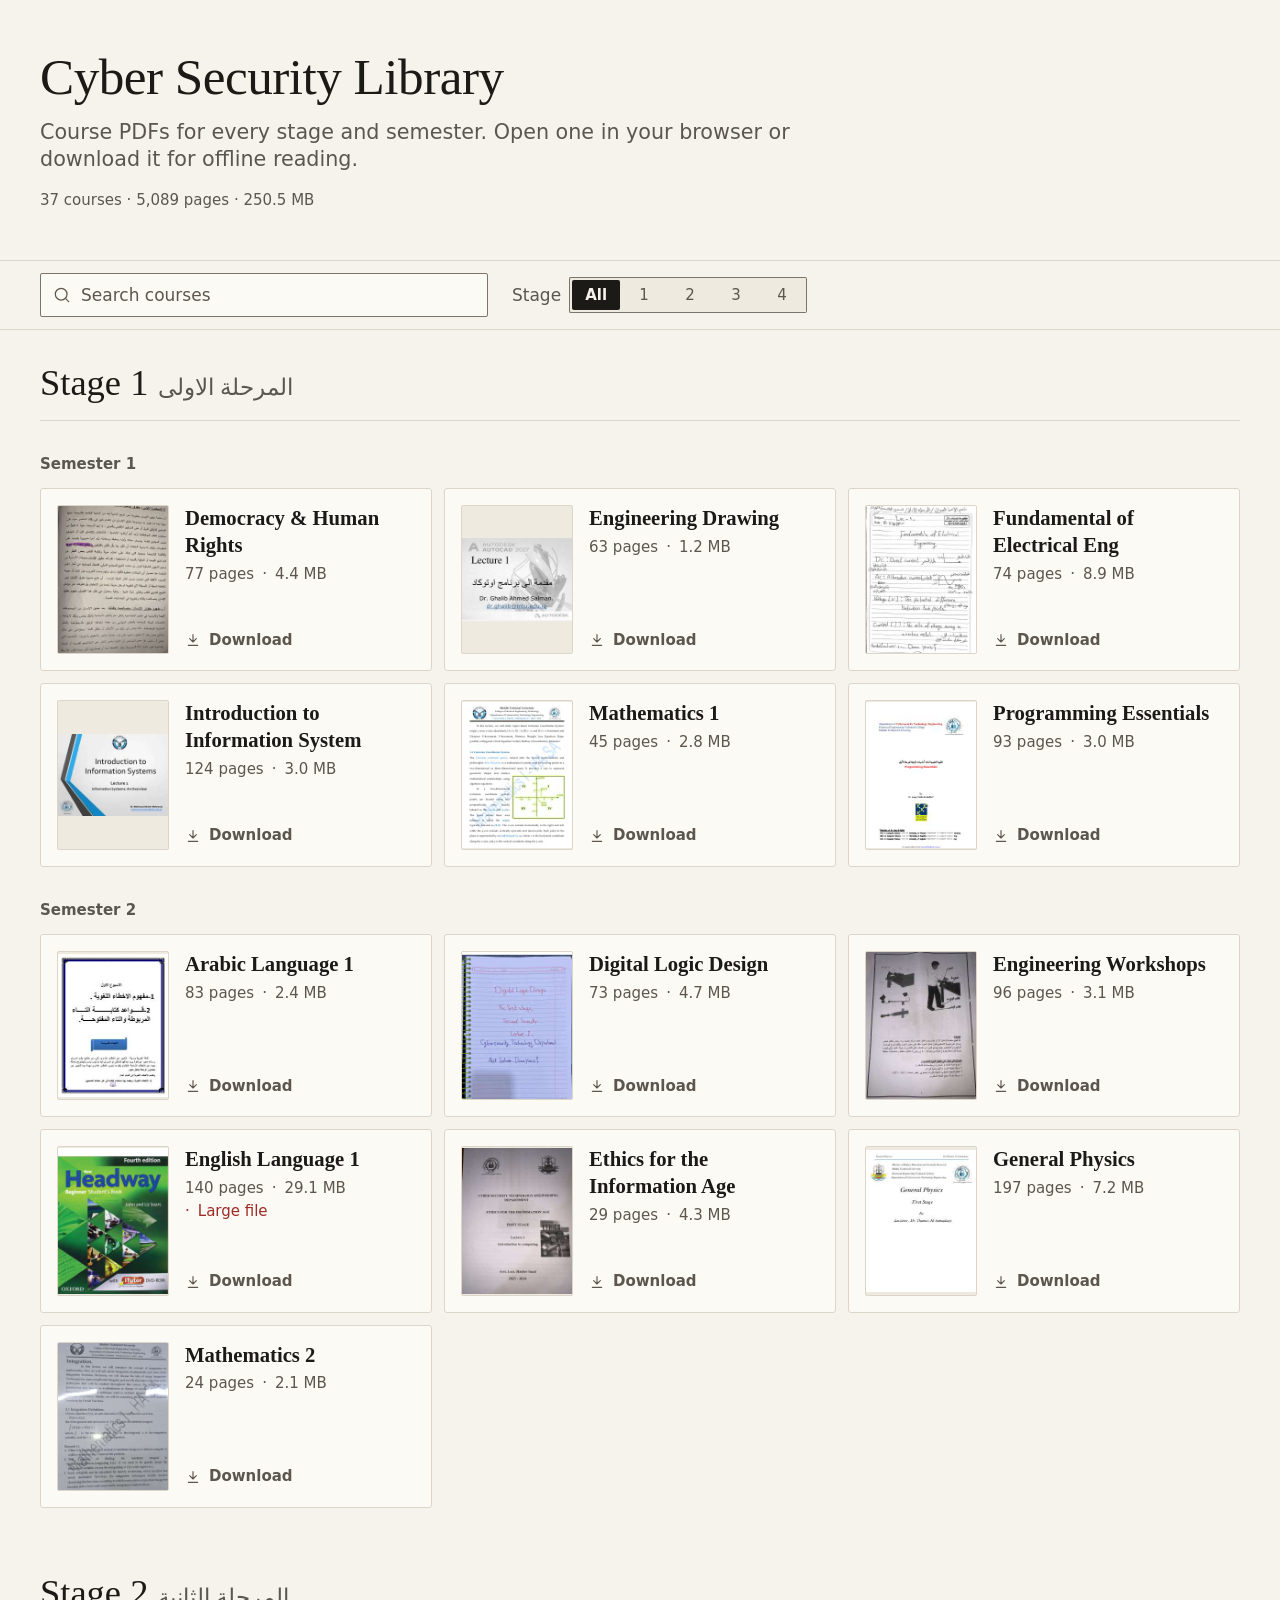
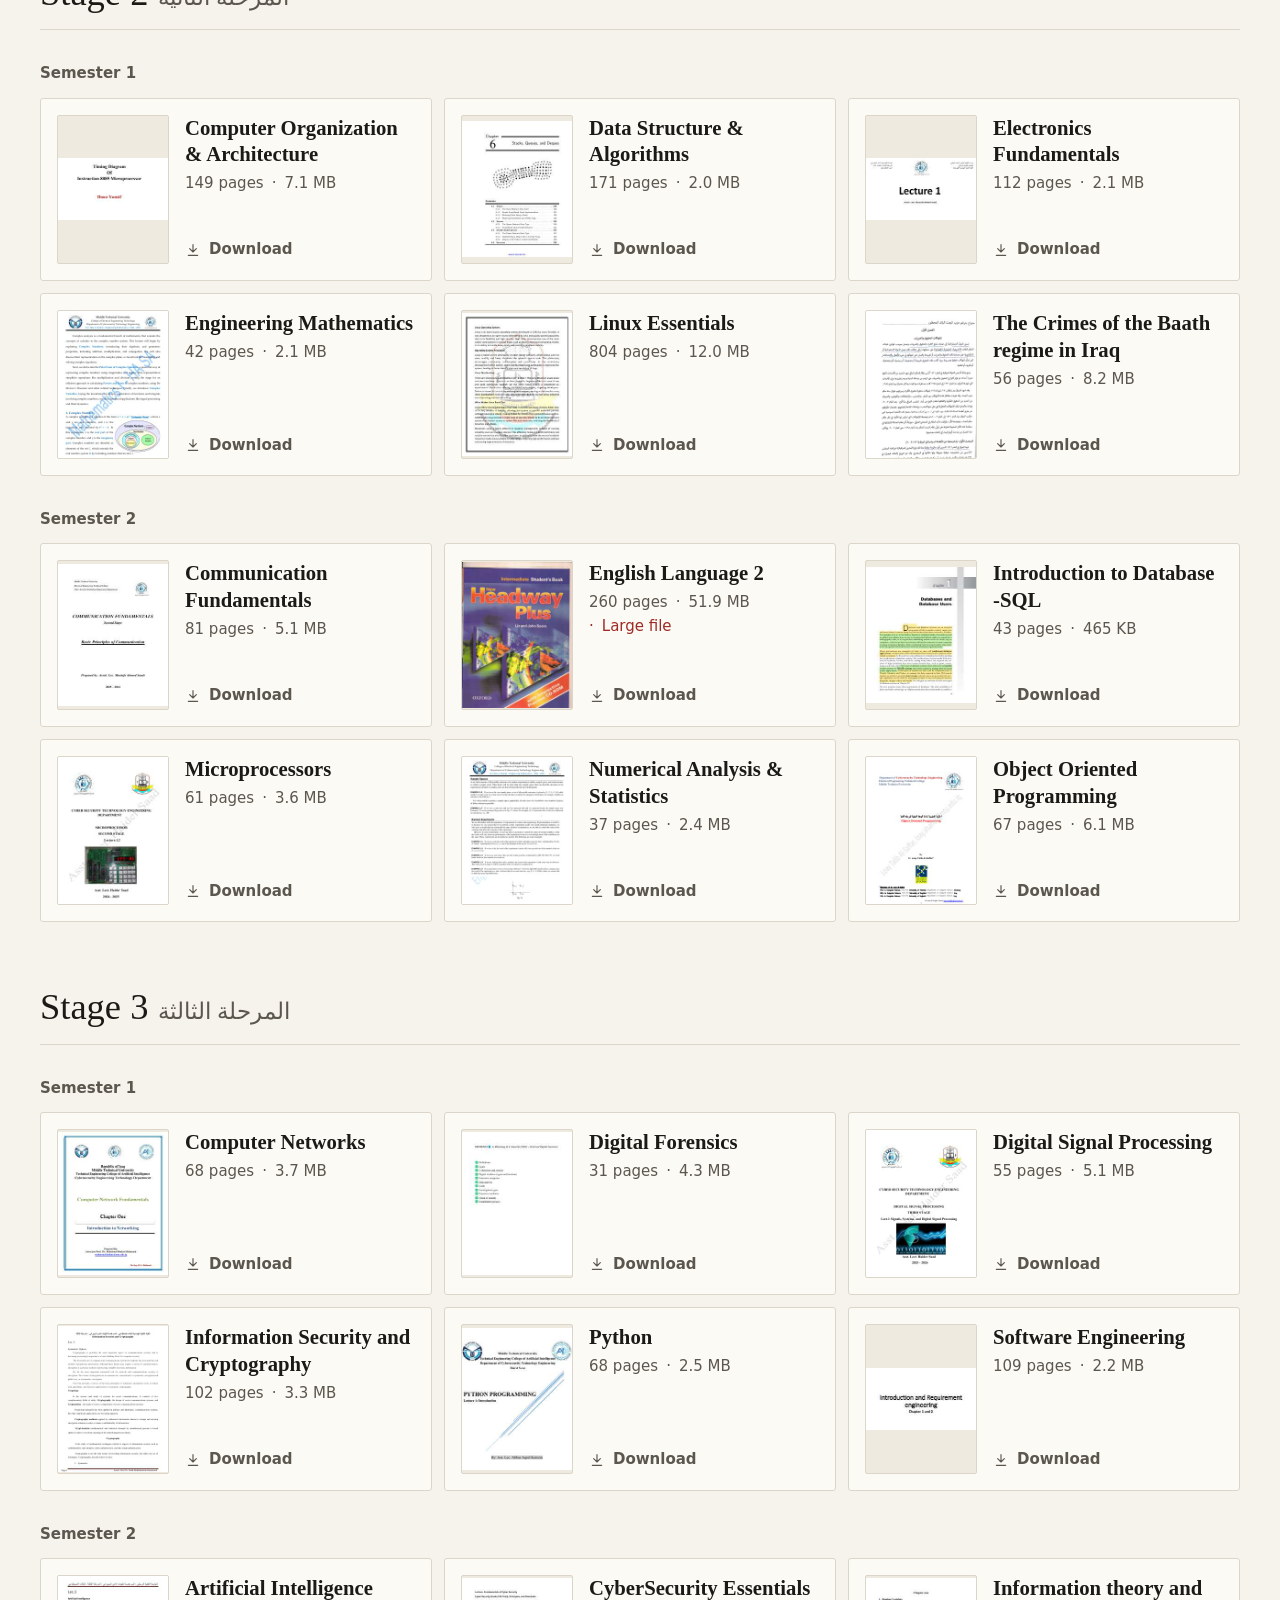
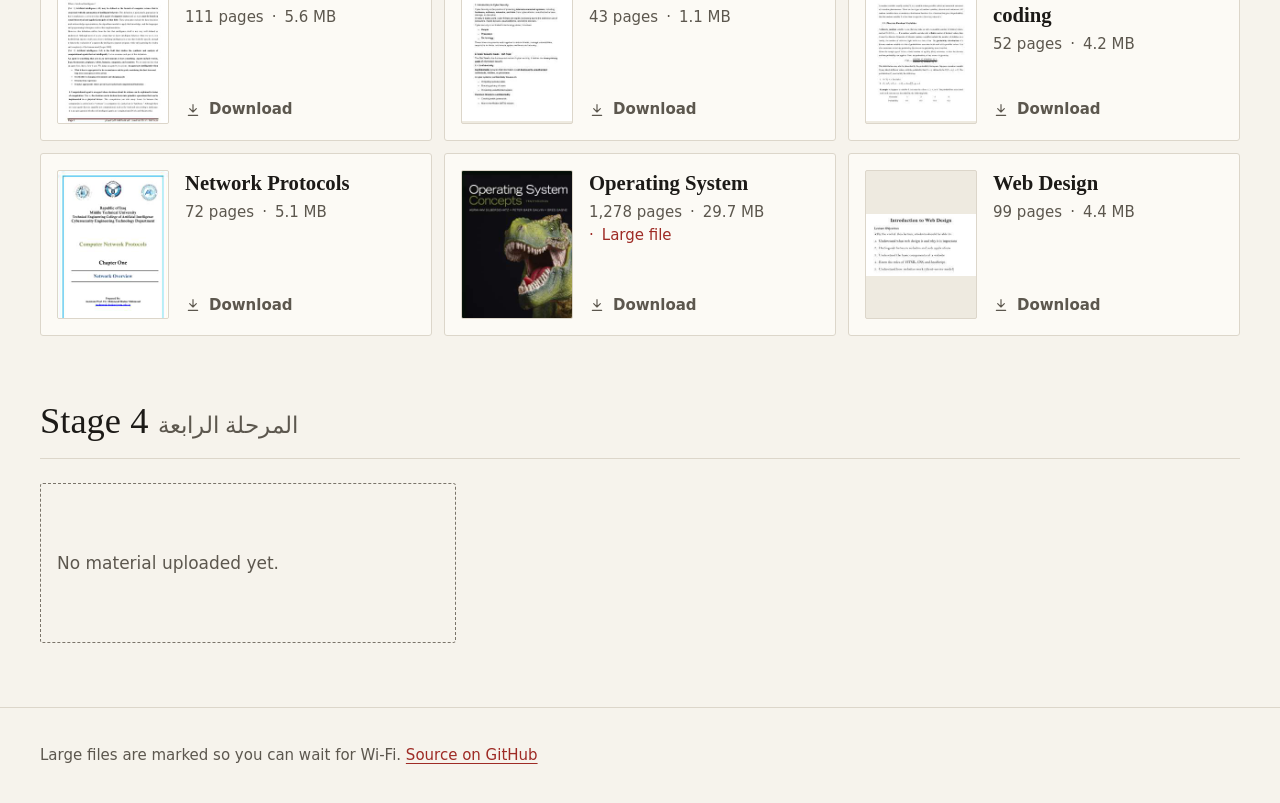
==== commit 8cb6ef53: "Simplify: no local build step, quieter page - GitHub Action rebuilds index.html, covers and data on " ====
--- a/index.html
+++ b/index.html
@@ -2,26 +2,20 @@
 <html lang="en">
   <head>
     <meta charset="utf-8">
-    <meta http-equiv="Content-Security-Policy" content="default-src 'none'; script-src 'self' 'sha256-vBQvrS5mm3iqc/jcovUQpxnLFWrVjKJopdZhKm7l00E='; style-src 'self'; img-src 'self' data:; manifest-src 'self'; base-uri 'none'; form-action 'none'; object-src 'none'; upgrade-insecure-requests">
+    <meta http-equiv="Content-Security-Policy" content="default-src 'none'; script-src 'self' 'sha256-8cCZ+iEkutUOe0FOSKgRsSOCB29dDasWtrSFuwWB/fg='; style-src 'self'; img-src 'self' data:; connect-src 'self'; manifest-src 'self'; base-uri 'none'; form-action 'none'; object-src 'none'; upgrade-insecure-requests">
     <meta name="viewport" content="width=device-width, initial-scale=1">
     <title>Cyber Security Curriculum Library</title>
     <meta name="description" content="Course PDFs for the Cyber Security department, organised by stage and semester. 37 files, searchable, free to open or download.">
     <link rel="canonical" href="https://op-h.github.io/DBs/">
     <meta name="color-scheme" content="light dark">
-    <!-- Values are design.md --c-page; media queries follow the OS scheme, the manual toggle only restyles the page. -->
+    <!-- Values are design.md --c-page; the page follows the OS light/dark setting. -->
     <meta name="theme-color" media="(prefers-color-scheme: light)" content="#F6F3EC">
     <meta name="theme-color" media="(prefers-color-scheme: dark)" content="#171513">
     <script>
-      // Runs before first paint so a saved theme never flashes the wrong colours.
-      // The "js" class lets CSS show JS-only controls on first paint instead of popping them in later (CLS).
+      // Before first paint, so the JS-only search bar is laid out from the start instead of popping in (CLS).
       document.documentElement.classList.add("js");
-      try {
-        const t = localStorage.getItem("theme");
-        if (t === "light" || t === "dark") document.documentElement.dataset.theme = t;
-        if (JSON.parse(localStorage.getItem("recent") || "[]").length) document.documentElement.classList.add("has-recent");
-      } catch {}
     </script>
-    <link rel="stylesheet" href="styles.css?v=b2c0155cdc">
+    <link rel="stylesheet" href="styles.css?v=803c5ddc82">
     <link rel="icon" href="favicon.svg" type="image/svg+xml">
     <meta property="og:type" content="website">
     <meta property="og:site_name" content="CyberSec Library">
@@ -60,32 +54,16 @@
       ]
     }
     </script>
-    <script src="script.js?v=6592e1590f" defer></script>
+    <script src="script.js?v=fdbe41f1b6" defer></script>
   </head>
   <body>
     <a class="skip-link" href="#library">Skip to library</a>
 
-    <header class="site-header">
-      <div class="wrap site-header-inner">
-        <a class="wordmark" href="./">
-          <span class="wordmark-title">CyberSec Library</span>
-          <span class="wordmark-sub">Course material, stages 1–4</span>
-        </a>
-        <button class="theme-toggle" type="button" id="themeToggle">
-          <span class="theme-toggle-label">Theme: <span id="themeValue">System</span></span>
-        </button>
-      </div>
-    </header>
-
     <main id="main">
       <section class="intro wrap">
-        <h1 id="pageTitle">Cyber Security curriculum library</h1>
-        <p class="intro-lede">Every course PDF, organised by stage and semester. Open it in your browser or download it for offline reading.</p>
-        <dl class="stats">
-          <div><dt>Files</dt><dd>37</dd></div>
-          <div><dt>Pages</dt><dd>5,089</dd></div>
-          <div><dt>Total size</dt><dd>250.5 MB</dd></div>
-        </dl>
+        <h1 id="pageTitle">Cyber Security Library</h1>
+        <p class="intro-lede">Course PDFs for every stage and semester. Open one in your browser or download it for offline reading.</p>
+        <p class="intro-meta">37 courses<span aria-hidden="true"> · </span><span class="visually-hidden">, </span>5,089 pages<span aria-hidden="true"> · </span><span class="visually-hidden">, </span>250.5 MB</p>
         <nav class="stage-nav" aria-label="Jump to stage">
           <ul role="list">
           <li><a href="#stage-1">Stage 1 <span class="count">13<span class="visually-hidden"> files</span></span></a></li>
@@ -100,8 +78,7 @@
         <div class="wrap controls-inner">
           <div class="search">
             <label class="search-label" for="q">Search courses</label>
-            <input class="search-input" id="q" name="q" type="search" placeholder="Search courses" autocomplete="off" spellcheck="false" enterkeyhint="search" aria-keyshortcuts="Control+K Meta+K">
-            <kbd class="search-hint" aria-hidden="true">Ctrl K</kbd>
+            <input class="search-input" id="q" name="q" type="search" placeholder="Search courses" autocomplete="off" spellcheck="false" enterkeyhint="search">
           </div>
           <fieldset class="segmented" id="stageFilter">
             <legend>Stage</legend>
@@ -111,191 +88,125 @@
             <label><input type="radio" name="stage" value="3"><span>3</span></label>
             <label><input type="radio" name="stage" value="4"><span>4</span></label>
           </fieldset>
-          <fieldset class="segmented" id="termFilter">
-            <legend>Semester</legend>
-            <label><input type="radio" name="term" value="" checked><span>All</span></label>
-            <label><input type="radio" name="term" value="1"><span>1</span></label>
-            <label><input type="radio" name="term" value="2"><span>2</span></label>
-          </fieldset>
           <p class="results" id="results" role="status" aria-live="polite"></p>
           <button class="btn btn--quiet" type="reset" id="resetFilters" hidden>Clear</button>
         </div>
       </form>
 
-      <section class="recent wrap" id="recent" aria-labelledby="recentTitle" hidden>
-        <h2 class="recent-title" id="recentTitle">Recently opened</h2>
-        <ol class="recent-list" id="recentList" role="list"></ol>
-      </section>
-
       <div class="library wrap" id="library" tabindex="-1">
 
     <section class="stage" id="stage-1" data-stage="1" aria-labelledby="stage-1-title">
-      <header class="stage-head">
-        <h2 class="stage-title" id="stage-1-title">Stage 1 <span class="ar" lang="ar" dir="rtl">المرحلة الاولى</span></h2>
-        <p class="stage-meta">13 files · 76.1 MB</p>
-      </header>
+      <h2 class="stage-title" id="stage-1-title">Stage 1 <span class="ar" lang="ar" dir="rtl">المرحلة الاولى</span></h2>
       <section class="term" data-term="1">
-        <h3 class="term-title" id="stage-1-sem-1">Semester 1 <span class="ar" lang="ar" dir="rtl">الكورس الاول</span></h3>
+        <h3 class="term-title" id="stage-1-sem-1">Semester 1</h3>
         <ul class="course-list" role="list">
           <li class="course" id="s1-1-democracy-and-human-rights" data-stage="1" data-term="1" data-search="democracy &amp; human rights stage1 semester1 المرحلة الاولى الكورس الاول">
-            <img class="course-cover" src="covers/s1-1-democracy-and-human-rights.webp" width="120" height="160" alt="" loading="lazy" decoding="async">
-            <div class="course-body">
-              <h4 class="course-title">Democracy &amp; Human Rights</h4>
+            <img class="course-cover" src="covers/s1-1-democracy-and-human-rights.jpg" width="120" height="160" alt="" loading="lazy" decoding="async">
+            <div class="course-body">
+              <h4 class="course-title"><a class="course-link" href="%D8%A7%D9%84%D9%85%D8%B1%D8%AD%D9%84%D8%A9%20%D8%A7%D9%84%D8%A7%D9%88%D9%84%D9%89/%D8%A7%D9%84%D9%83%D9%88%D8%B1%D8%B3%20%D8%A7%D9%84%D8%A7%D9%88%D9%84/Democracy%20%26%20Human%20Rights.pdf" type="application/pdf" target="_blank" rel="noopener" aria-describedby="newTabHint">Democracy &amp; Human Rights</a></h4>
               <p class="course-meta"><span>77 pages</span><span class="visually-hidden">, </span><span>4.4 MB</span></p>
-              <div class="course-actions">
-                <a class="btn btn--primary" href="%D8%A7%D9%84%D9%85%D8%B1%D8%AD%D9%84%D8%A9%20%D8%A7%D9%84%D8%A7%D9%88%D9%84%D9%89/%D8%A7%D9%84%D9%83%D9%88%D8%B1%D8%B3%20%D8%A7%D9%84%D8%A7%D9%88%D9%84/Democracy%20%26%20Human%20Rights.pdf" type="application/pdf" target="_blank" rel="noopener" aria-describedby="newTabHint">Open<span class="visually-hidden"> Democracy &amp; Human Rights</span></a>
-                <a class="btn" href="%D8%A7%D9%84%D9%85%D8%B1%D8%AD%D9%84%D8%A9%20%D8%A7%D9%84%D8%A7%D9%88%D9%84%D9%89/%D8%A7%D9%84%D9%83%D9%88%D8%B1%D8%B3%20%D8%A7%D9%84%D8%A7%D9%88%D9%84/Democracy%20%26%20Human%20Rights.pdf" type="application/pdf" download="Democracy &amp; Human Rights.pdf">Download<span class="visually-hidden"> Democracy &amp; Human Rights, 4.4 MB</span></a>
-                <button class="btn btn--icon share" type="button" data-share="s1-1-democracy-and-human-rights" aria-label="Share link to Democracy &amp; Human Rights"><svg aria-hidden="true" focusable="false" width="20" height="20" viewBox="0 0 24 24" fill="none" stroke="currentColor" stroke-width="1.5" stroke-linecap="round" stroke-linejoin="round"><path d="M10 13a5 5 0 0 0 7.07 0l3-3a5 5 0 0 0-7.07-7.07l-1 1"/><path d="M14 11a5 5 0 0 0-7.07 0l-3 3a5 5 0 0 0 7.07 7.07l1-1"/></svg></button>
-              </div>
+              <a class="course-download" href="%D8%A7%D9%84%D9%85%D8%B1%D8%AD%D9%84%D8%A9%20%D8%A7%D9%84%D8%A7%D9%88%D9%84%D9%89/%D8%A7%D9%84%D9%83%D9%88%D8%B1%D8%B3%20%D8%A7%D9%84%D8%A7%D9%88%D9%84/Democracy%20%26%20Human%20Rights.pdf" type="application/pdf" download="Democracy &amp; Human Rights.pdf">Download<span class="visually-hidden"> Democracy &amp; Human Rights, 4.4 MB</span></a>
             </div>
           </li>
           <li class="course" id="s1-1-engineering-drawing" data-stage="1" data-term="1" data-search="engineering drawing stage1 semester1 المرحلة الاولى الكورس الاول">
-            <img class="course-cover" src="covers/s1-1-engineering-drawing.webp" width="120" height="160" alt="" loading="lazy" decoding="async">
-            <div class="course-body">
-              <h4 class="course-title">Engineering Drawing</h4>
+            <img class="course-cover" src="covers/s1-1-engineering-drawing.jpg" width="120" height="160" alt="" loading="lazy" decoding="async">
+            <div class="course-body">
+              <h4 class="course-title"><a class="course-link" href="%D8%A7%D9%84%D9%85%D8%B1%D8%AD%D9%84%D8%A9%20%D8%A7%D9%84%D8%A7%D9%88%D9%84%D9%89/%D8%A7%D9%84%D9%83%D9%88%D8%B1%D8%B3%20%D8%A7%D9%84%D8%A7%D9%88%D9%84/Engineering%20Drawing.pdf" type="application/pdf" target="_blank" rel="noopener" aria-describedby="newTabHint">Engineering Drawing</a></h4>
               <p class="course-meta"><span>63 pages</span><span class="visually-hidden">, </span><span>1.2 MB</span></p>
-              <div class="course-actions">
-                <a class="btn btn--primary" href="%D8%A7%D9%84%D9%85%D8%B1%D8%AD%D9%84%D8%A9%20%D8%A7%D9%84%D8%A7%D9%88%D9%84%D9%89/%D8%A7%D9%84%D9%83%D9%88%D8%B1%D8%B3%20%D8%A7%D9%84%D8%A7%D9%88%D9%84/Engineering%20Drawing.pdf" type="application/pdf" target="_blank" rel="noopener" aria-describedby="newTabHint">Open<span class="visually-hidden"> Engineering Drawing</span></a>
-                <a class="btn" href="%D8%A7%D9%84%D9%85%D8%B1%D8%AD%D9%84%D8%A9%20%D8%A7%D9%84%D8%A7%D9%88%D9%84%D9%89/%D8%A7%D9%84%D9%83%D9%88%D8%B1%D8%B3%20%D8%A7%D9%84%D8%A7%D9%88%D9%84/Engineering%20Drawing.pdf" type="application/pdf" download="Engineering Drawing.pdf">Download<span class="visually-hidden"> Engineering Drawing, 1.2 MB</span></a>
-                <button class="btn btn--icon share" type="button" data-share="s1-1-engineering-drawing" aria-label="Share link to Engineering Drawing"><svg aria-hidden="true" focusable="false" width="20" height="20" viewBox="0 0 24 24" fill="none" stroke="currentColor" stroke-width="1.5" stroke-linecap="round" stroke-linejoin="round"><path d="M10 13a5 5 0 0 0 7.07 0l3-3a5 5 0 0 0-7.07-7.07l-1 1"/><path d="M14 11a5 5 0 0 0-7.07 0l-3 3a5 5 0 0 0 7.07 7.07l1-1"/></svg></button>
-              </div>
+              <a class="course-download" href="%D8%A7%D9%84%D9%85%D8%B1%D8%AD%D9%84%D8%A9%20%D8%A7%D9%84%D8%A7%D9%88%D9%84%D9%89/%D8%A7%D9%84%D9%83%D9%88%D8%B1%D8%B3%20%D8%A7%D9%84%D8%A7%D9%88%D9%84/Engineering%20Drawing.pdf" type="application/pdf" download="Engineering Drawing.pdf">Download<span class="visually-hidden"> Engineering Drawing, 1.2 MB</span></a>
             </div>
           </li>
           <li class="course" id="s1-1-fundamental-of-electrical-eng" data-stage="1" data-term="1" data-search="fundamental of electrical eng stage1 semester1 المرحلة الاولى الكورس الاول">
-            <img class="course-cover" src="covers/s1-1-fundamental-of-electrical-eng.webp" width="120" height="160" alt="" loading="lazy" decoding="async">
-            <div class="course-body">
-              <h4 class="course-title">Fundamental of Electrical Eng</h4>
+            <img class="course-cover" src="covers/s1-1-fundamental-of-electrical-eng.jpg" width="120" height="160" alt="" loading="lazy" decoding="async">
+            <div class="course-body">
+              <h4 class="course-title"><a class="course-link" href="%D8%A7%D9%84%D9%85%D8%B1%D8%AD%D9%84%D8%A9%20%D8%A7%D9%84%D8%A7%D9%88%D9%84%D9%89/%D8%A7%D9%84%D9%83%D9%88%D8%B1%D8%B3%20%D8%A7%D9%84%D8%A7%D9%88%D9%84/Fundamental%20of%20Electrical%20Eng%20.pdf" type="application/pdf" target="_blank" rel="noopener" aria-describedby="newTabHint">Fundamental of Electrical Eng</a></h4>
               <p class="course-meta"><span>74 pages</span><span class="visually-hidden">, </span><span>8.9 MB</span></p>
-              <div class="course-actions">
-                <a class="btn btn--primary" href="%D8%A7%D9%84%D9%85%D8%B1%D8%AD%D9%84%D8%A9%20%D8%A7%D9%84%D8%A7%D9%88%D9%84%D9%89/%D8%A7%D9%84%D9%83%D9%88%D8%B1%D8%B3%20%D8%A7%D9%84%D8%A7%D9%88%D9%84/Fundamental%20of%20Electrical%20Eng%20.pdf" type="application/pdf" target="_blank" rel="noopener" aria-describedby="newTabHint">Open<span class="visually-hidden"> Fundamental of Electrical Eng</span></a>
-                <a class="btn" href="%D8%A7%D9%84%D9%85%D8%B1%D8%AD%D9%84%D8%A9%20%D8%A7%D9%84%D8%A7%D9%88%D9%84%D9%89/%D8%A7%D9%84%D9%83%D9%88%D8%B1%D8%B3%20%D8%A7%D9%84%D8%A7%D9%88%D9%84/Fundamental%20of%20Electrical%20Eng%20.pdf" type="application/pdf" download="Fundamental of Electrical Eng.pdf">Download<span class="visually-hidden"> Fundamental of Electrical Eng, 8.9 MB</span></a>
-                <button class="btn btn--icon share" type="button" data-share="s1-1-fundamental-of-electrical-eng" aria-label="Share link to Fundamental of Electrical Eng"><svg aria-hidden="true" focusable="false" width="20" height="20" viewBox="0 0 24 24" fill="none" stroke="currentColor" stroke-width="1.5" stroke-linecap="round" stroke-linejoin="round"><path d="M10 13a5 5 0 0 0 7.07 0l3-3a5 5 0 0 0-7.07-7.07l-1 1"/><path d="M14 11a5 5 0 0 0-7.07 0l-3 3a5 5 0 0 0 7.07 7.07l1-1"/></svg></button>
-              </div>
+              <a class="course-download" href="%D8%A7%D9%84%D9%85%D8%B1%D8%AD%D9%84%D8%A9%20%D8%A7%D9%84%D8%A7%D9%88%D9%84%D9%89/%D8%A7%D9%84%D9%83%D9%88%D8%B1%D8%B3%20%D8%A7%D9%84%D8%A7%D9%88%D9%84/Fundamental%20of%20Electrical%20Eng%20.pdf" type="application/pdf" download="Fundamental of Electrical Eng.pdf">Download<span class="visually-hidden"> Fundamental of Electrical Eng, 8.9 MB</span></a>
             </div>
           </li>
           <li class="course" id="s1-1-introduction-to-information-system" data-stage="1" data-term="1" data-search="introduction to information system stage1 semester1 المرحلة الاولى الكورس الاول">
-            <img class="course-cover" src="covers/s1-1-introduction-to-information-system.webp" width="120" height="160" alt="" loading="lazy" decoding="async">
-            <div class="course-body">
-              <h4 class="course-title">Introduction to Information System</h4>
+            <img class="course-cover" src="covers/s1-1-introduction-to-information-system.jpg" width="120" height="160" alt="" loading="lazy" decoding="async">
+            <div class="course-body">
+              <h4 class="course-title"><a class="course-link" href="%D8%A7%D9%84%D9%85%D8%B1%D8%AD%D9%84%D8%A9%20%D8%A7%D9%84%D8%A7%D9%88%D9%84%D9%89/%D8%A7%D9%84%D9%83%D9%88%D8%B1%D8%B3%20%D8%A7%D9%84%D8%A7%D9%88%D9%84/Introduction%20to%20Information%20System.pdf" type="application/pdf" target="_blank" rel="noopener" aria-describedby="newTabHint">Introduction to Information System</a></h4>
               <p class="course-meta"><span>124 pages</span><span class="visually-hidden">, </span><span>3.0 MB</span></p>
-              <div class="course-actions">
-                <a class="btn btn--primary" href="%D8%A7%D9%84%D9%85%D8%B1%D8%AD%D9%84%D8%A9%20%D8%A7%D9%84%D8%A7%D9%88%D9%84%D9%89/%D8%A7%D9%84%D9%83%D9%88%D8%B1%D8%B3%20%D8%A7%D9%84%D8%A7%D9%88%D9%84/Introduction%20to%20Information%20System.pdf" type="application/pdf" target="_blank" rel="noopener" aria-describedby="newTabHint">Open<span class="visually-hidden"> Introduction to Information System</span></a>
-                <a class="btn" href="%D8%A7%D9%84%D9%85%D8%B1%D8%AD%D9%84%D8%A9%20%D8%A7%D9%84%D8%A7%D9%88%D9%84%D9%89/%D8%A7%D9%84%D9%83%D9%88%D8%B1%D8%B3%20%D8%A7%D9%84%D8%A7%D9%88%D9%84/Introduction%20to%20Information%20System.pdf" type="application/pdf" download="Introduction to Information System.pdf">Download<span class="visually-hidden"> Introduction to Information System, 3.0 MB</span></a>
-                <button class="btn btn--icon share" type="button" data-share="s1-1-introduction-to-information-system" aria-label="Share link to Introduction to Information System"><svg aria-hidden="true" focusable="false" width="20" height="20" viewBox="0 0 24 24" fill="none" stroke="currentColor" stroke-width="1.5" stroke-linecap="round" stroke-linejoin="round"><path d="M10 13a5 5 0 0 0 7.07 0l3-3a5 5 0 0 0-7.07-7.07l-1 1"/><path d="M14 11a5 5 0 0 0-7.07 0l-3 3a5 5 0 0 0 7.07 7.07l1-1"/></svg></button>
-              </div>
+              <a class="course-download" href="%D8%A7%D9%84%D9%85%D8%B1%D8%AD%D9%84%D8%A9%20%D8%A7%D9%84%D8%A7%D9%88%D9%84%D9%89/%D8%A7%D9%84%D9%83%D9%88%D8%B1%D8%B3%20%D8%A7%D9%84%D8%A7%D9%88%D9%84/Introduction%20to%20Information%20System.pdf" type="application/pdf" download="Introduction to Information System.pdf">Download<span class="visually-hidden"> Introduction to Information System, 3.0 MB</span></a>
             </div>
           </li>
           <li class="course" id="s1-1-mathematics-1" data-stage="1" data-term="1" data-search="mathematics 1 stage1 semester1 المرحلة الاولى الكورس الاول">
-            <img class="course-cover" src="covers/s1-1-mathematics-1.webp" width="120" height="160" alt="" loading="lazy" decoding="async">
-            <div class="course-body">
-              <h4 class="course-title">Mathematics 1</h4>
+            <img class="course-cover" src="covers/s1-1-mathematics-1.jpg" width="120" height="160" alt="" loading="lazy" decoding="async">
+            <div class="course-body">
+              <h4 class="course-title"><a class="course-link" href="%D8%A7%D9%84%D9%85%D8%B1%D8%AD%D9%84%D8%A9%20%D8%A7%D9%84%D8%A7%D9%88%D9%84%D9%89/%D8%A7%D9%84%D9%83%D9%88%D8%B1%D8%B3%20%D8%A7%D9%84%D8%A7%D9%88%D9%84/Mathematics%201.pdf" type="application/pdf" target="_blank" rel="noopener" aria-describedby="newTabHint">Mathematics 1</a></h4>
               <p class="course-meta"><span>45 pages</span><span class="visually-hidden">, </span><span>2.8 MB</span></p>
-              <div class="course-actions">
-                <a class="btn btn--primary" href="%D8%A7%D9%84%D9%85%D8%B1%D8%AD%D9%84%D8%A9%20%D8%A7%D9%84%D8%A7%D9%88%D9%84%D9%89/%D8%A7%D9%84%D9%83%D9%88%D8%B1%D8%B3%20%D8%A7%D9%84%D8%A7%D9%88%D9%84/Mathematics%201.pdf" type="application/pdf" target="_blank" rel="noopener" aria-describedby="newTabHint">Open<span class="visually-hidden"> Mathematics 1</span></a>
-                <a class="btn" href="%D8%A7%D9%84%D9%85%D8%B1%D8%AD%D9%84%D8%A9%20%D8%A7%D9%84%D8%A7%D9%88%D9%84%D9%89/%D8%A7%D9%84%D9%83%D9%88%D8%B1%D8%B3%20%D8%A7%D9%84%D8%A7%D9%88%D9%84/Mathematics%201.pdf" type="application/pdf" download="Mathematics 1.pdf">Download<span class="visually-hidden"> Mathematics 1, 2.8 MB</span></a>
-                <button class="btn btn--icon share" type="button" data-share="s1-1-mathematics-1" aria-label="Share link to Mathematics 1"><svg aria-hidden="true" focusable="false" width="20" height="20" viewBox="0 0 24 24" fill="none" stroke="currentColor" stroke-width="1.5" stroke-linecap="round" stroke-linejoin="round"><path d="M10 13a5 5 0 0 0 7.07 0l3-3a5 5 0 0 0-7.07-7.07l-1 1"/><path d="M14 11a5 5 0 0 0-7.07 0l-3 3a5 5 0 0 0 7.07 7.07l1-1"/></svg></button>
-              </div>
+              <a class="course-download" href="%D8%A7%D9%84%D9%85%D8%B1%D8%AD%D9%84%D8%A9%20%D8%A7%D9%84%D8%A7%D9%88%D9%84%D9%89/%D8%A7%D9%84%D9%83%D9%88%D8%B1%D8%B3%20%D8%A7%D9%84%D8%A7%D9%88%D9%84/Mathematics%201.pdf" type="application/pdf" download="Mathematics 1.pdf">Download<span class="visually-hidden"> Mathematics 1, 2.8 MB</span></a>
             </div>
           </li>
           <li class="course" id="s1-1-programming-essentials" data-stage="1" data-term="1" data-search="programming essentials stage1 semester1 المرحلة الاولى الكورس الاول">
-            <img class="course-cover" src="covers/s1-1-programming-essentials.webp" width="120" height="160" alt="" loading="lazy" decoding="async">
-            <div class="course-body">
-              <h4 class="course-title">Programming Essentials</h4>
+            <img class="course-cover" src="covers/s1-1-programming-essentials.jpg" width="120" height="160" alt="" loading="lazy" decoding="async">
+            <div class="course-body">
+              <h4 class="course-title"><a class="course-link" href="%D8%A7%D9%84%D9%85%D8%B1%D8%AD%D9%84%D8%A9%20%D8%A7%D9%84%D8%A7%D9%88%D9%84%D9%89/%D8%A7%D9%84%D9%83%D9%88%D8%B1%D8%B3%20%D8%A7%D9%84%D8%A7%D9%88%D9%84/Programming%20Essentials.pdf" type="application/pdf" target="_blank" rel="noopener" aria-describedby="newTabHint">Programming Essentials</a></h4>
               <p class="course-meta"><span>93 pages</span><span class="visually-hidden">, </span><span>3.0 MB</span></p>
-              <div class="course-actions">
-                <a class="btn btn--primary" href="%D8%A7%D9%84%D9%85%D8%B1%D8%AD%D9%84%D8%A9%20%D8%A7%D9%84%D8%A7%D9%88%D9%84%D9%89/%D8%A7%D9%84%D9%83%D9%88%D8%B1%D8%B3%20%D8%A7%D9%84%D8%A7%D9%88%D9%84/Programming%20Essentials.pdf" type="application/pdf" target="_blank" rel="noopener" aria-describedby="newTabHint">Open<span class="visually-hidden"> Programming Essentials</span></a>
-                <a class="btn" href="%D8%A7%D9%84%D9%85%D8%B1%D8%AD%D9%84%D8%A9%20%D8%A7%D9%84%D8%A7%D9%88%D9%84%D9%89/%D8%A7%D9%84%D9%83%D9%88%D8%B1%D8%B3%20%D8%A7%D9%84%D8%A7%D9%88%D9%84/Programming%20Essentials.pdf" type="application/pdf" download="Programming Essentials.pdf">Download<span class="visually-hidden"> Programming Essentials, 3.0 MB</span></a>
-                <button class="btn btn--icon share" type="button" data-share="s1-1-programming-essentials" aria-label="Share link to Programming Essentials"><svg aria-hidden="true" focusable="false" width="20" height="20" viewBox="0 0 24 24" fill="none" stroke="currentColor" stroke-width="1.5" stroke-linecap="round" stroke-linejoin="round"><path d="M10 13a5 5 0 0 0 7.07 0l3-3a5 5 0 0 0-7.07-7.07l-1 1"/><path d="M14 11a5 5 0 0 0-7.07 0l-3 3a5 5 0 0 0 7.07 7.07l1-1"/></svg></button>
-              </div>
+              <a class="course-download" href="%D8%A7%D9%84%D9%85%D8%B1%D8%AD%D9%84%D8%A9%20%D8%A7%D9%84%D8%A7%D9%88%D9%84%D9%89/%D8%A7%D9%84%D9%83%D9%88%D8%B1%D8%B3%20%D8%A7%D9%84%D8%A7%D9%88%D9%84/Programming%20Essentials.pdf" type="application/pdf" download="Programming Essentials.pdf">Download<span class="visually-hidden"> Programming Essentials, 3.0 MB</span></a>
             </div>
           </li>
         </ul>
       </section>
       <section class="term" data-term="2">
-        <h3 class="term-title" id="stage-1-sem-2">Semester 2 <span class="ar" lang="ar" dir="rtl">الكورس الثاني</span></h3>
+        <h3 class="term-title" id="stage-1-sem-2">Semester 2</h3>
         <ul class="course-list" role="list">
           <li class="course" id="s1-2-arabic-language-1" data-stage="1" data-term="2" data-search="arabic language 1 stage1 semester2 المرحلة الاولى الكورس الثاني">
-            <img class="course-cover" src="covers/s1-2-arabic-language-1.webp" width="120" height="160" alt="" loading="lazy" decoding="async">
-            <div class="course-body">
-              <h4 class="course-title">Arabic Language 1</h4>
+            <img class="course-cover" src="covers/s1-2-arabic-language-1.jpg" width="120" height="160" alt="" loading="lazy" decoding="async">
+            <div class="course-body">
+              <h4 class="course-title"><a class="course-link" href="%D8%A7%D9%84%D9%85%D8%B1%D8%AD%D9%84%D8%A9%20%D8%A7%D9%84%D8%A7%D9%88%D9%84%D9%89/%D8%A7%D9%84%D9%83%D9%88%D8%B1%D8%B3%20%D8%A7%D9%84%D8%AB%D8%A7%D9%86%D9%8A/Arabic%20Language%201.pdf" type="application/pdf" target="_blank" rel="noopener" aria-describedby="newTabHint">Arabic Language 1</a></h4>
               <p class="course-meta"><span>83 pages</span><span class="visually-hidden">, </span><span>2.4 MB</span></p>
-              <div class="course-actions">
-                <a class="btn btn--primary" href="%D8%A7%D9%84%D9%85%D8%B1%D8%AD%D9%84%D8%A9%20%D8%A7%D9%84%D8%A7%D9%88%D9%84%D9%89/%D8%A7%D9%84%D9%83%D9%88%D8%B1%D8%B3%20%D8%A7%D9%84%D8%AB%D8%A7%D9%86%D9%8A/Arabic%20Language%201.pdf" type="application/pdf" target="_blank" rel="noopener" aria-describedby="newTabHint">Open<span class="visually-hidden"> Arabic Language 1</span></a>
-                <a class="btn" href="%D8%A7%D9%84%D9%85%D8%B1%D8%AD%D9%84%D8%A9%20%D8%A7%D9%84%D8%A7%D9%88%D9%84%D9%89/%D8%A7%D9%84%D9%83%D9%88%D8%B1%D8%B3%20%D8%A7%D9%84%D8%AB%D8%A7%D9%86%D9%8A/Arabic%20Language%201.pdf" type="application/pdf" download="Arabic Language 1.pdf">Download<span class="visually-hidden"> Arabic Language 1, 2.4 MB</span></a>
-                <button class="btn btn--icon share" type="button" data-share="s1-2-arabic-language-1" aria-label="Share link to Arabic Language 1"><svg aria-hidden="true" focusable="false" width="20" height="20" viewBox="0 0 24 24" fill="none" stroke="currentColor" stroke-width="1.5" stroke-linecap="round" stroke-linejoin="round"><path d="M10 13a5 5 0 0 0 7.07 0l3-3a5 5 0 0 0-7.07-7.07l-1 1"/><path d="M14 11a5 5 0 0 0-7.07 0l-3 3a5 5 0 0 0 7.07 7.07l1-1"/></svg></button>
-              </div>
+              <a class="course-download" href="%D8%A7%D9%84%D9%85%D8%B1%D8%AD%D9%84%D8%A9%20%D8%A7%D9%84%D8%A7%D9%88%D9%84%D9%89/%D8%A7%D9%84%D9%83%D9%88%D8%B1%D8%B3%20%D8%A7%D9%84%D8%AB%D8%A7%D9%86%D9%8A/Arabic%20Language%201.pdf" type="application/pdf" download="Arabic Language 1.pdf">Download<span class="visually-hidden"> Arabic Language 1, 2.4 MB</span></a>
             </div>
           </li>
           <li class="course" id="s1-2-digital-logic-design" data-stage="1" data-term="2" data-search="digital logic design stage1 semester2 المرحلة الاولى الكورس الثاني">
-            <img class="course-cover" src="covers/s1-2-digital-logic-design.webp" width="120" height="160" alt="" loading="lazy" decoding="async">
-            <div class="course-body">
-              <h4 class="course-title">Digital Logic Design</h4>
+            <img class="course-cover" src="covers/s1-2-digital-logic-design.jpg" width="120" height="160" alt="" loading="lazy" decoding="async">
+            <div class="course-body">
+              <h4 class="course-title"><a class="course-link" href="%D8%A7%D9%84%D9%85%D8%B1%D8%AD%D9%84%D8%A9%20%D8%A7%D9%84%D8%A7%D9%88%D9%84%D9%89/%D8%A7%D9%84%D9%83%D9%88%D8%B1%D8%B3%20%D8%A7%D9%84%D8%AB%D8%A7%D9%86%D9%8A/Digital%20Logic%20Design%20.pdf" type="application/pdf" target="_blank" rel="noopener" aria-describedby="newTabHint">Digital Logic Design</a></h4>
               <p class="course-meta"><span>73 pages</span><span class="visually-hidden">, </span><span>4.7 MB</span></p>
-              <div class="course-actions">
-                <a class="btn btn--primary" href="%D8%A7%D9%84%D9%85%D8%B1%D8%AD%D9%84%D8%A9%20%D8%A7%D9%84%D8%A7%D9%88%D9%84%D9%89/%D8%A7%D9%84%D9%83%D9%88%D8%B1%D8%B3%20%D8%A7%D9%84%D8%AB%D8%A7%D9%86%D9%8A/Digital%20Logic%20Design%20.pdf" type="application/pdf" target="_blank" rel="noopener" aria-describedby="newTabHint">Open<span class="visually-hidden"> Digital Logic Design</span></a>
-                <a class="btn" href="%D8%A7%D9%84%D9%85%D8%B1%D8%AD%D9%84%D8%A9%20%D8%A7%D9%84%D8%A7%D9%88%D9%84%D9%89/%D8%A7%D9%84%D9%83%D9%88%D8%B1%D8%B3%20%D8%A7%D9%84%D8%AB%D8%A7%D9%86%D9%8A/Digital%20Logic%20Design%20.pdf" type="application/pdf" download="Digital Logic Design.pdf">Download<span class="visually-hidden"> Digital Logic Design, 4.7 MB</span></a>
-                <button class="btn btn--icon share" type="button" data-share="s1-2-digital-logic-design" aria-label="Share link to Digital Logic Design"><svg aria-hidden="true" focusable="false" width="20" height="20" viewBox="0 0 24 24" fill="none" stroke="currentColor" stroke-width="1.5" stroke-linecap="round" stroke-linejoin="round"><path d="M10 13a5 5 0 0 0 7.07 0l3-3a5 5 0 0 0-7.07-7.07l-1 1"/><path d="M14 11a5 5 0 0 0-7.07 0l-3 3a5 5 0 0 0 7.07 7.07l1-1"/></svg></button>
-              </div>
+              <a class="course-download" href="%D8%A7%D9%84%D9%85%D8%B1%D8%AD%D9%84%D8%A9%20%D8%A7%D9%84%D8%A7%D9%88%D9%84%D9%89/%D8%A7%D9%84%D9%83%D9%88%D8%B1%D8%B3%20%D8%A7%D9%84%D8%AB%D8%A7%D9%86%D9%8A/Digital%20Logic%20Design%20.pdf" type="application/pdf" download="Digital Logic Design.pdf">Download<span class="visually-hidden"> Digital Logic Design, 4.7 MB</span></a>
             </div>
           </li>
           <li class="course" id="s1-2-engineering-workshops" data-stage="1" data-term="2" data-search="engineering workshops stage1 semester2 المرحلة الاولى الكورس الثاني">
-            <img class="course-cover" src="covers/s1-2-engineering-workshops.webp" width="120" height="160" alt="" loading="lazy" decoding="async">
-            <div class="course-body">
-              <h4 class="course-title">Engineering Workshops</h4>
+            <img class="course-cover" src="covers/s1-2-engineering-workshops.jpg" width="120" height="160" alt="" loading="lazy" decoding="async">
+            <div class="course-body">
+              <h4 class="course-title"><a class="course-link" href="%D8%A7%D9%84%D9%85%D8%B1%D8%AD%D9%84%D8%A9%20%D8%A7%D9%84%D8%A7%D9%88%D9%84%D9%89/%D8%A7%D9%84%D9%83%D9%88%D8%B1%D8%B3%20%D8%A7%D9%84%D8%AB%D8%A7%D9%86%D9%8A/Engineering%20Workshops.pdf" type="application/pdf" target="_blank" rel="noopener" aria-describedby="newTabHint">Engineering Workshops</a></h4>
               <p class="course-meta"><span>96 pages</span><span class="visually-hidden">, </span><span>3.1 MB</span></p>
-              <div class="course-actions">
-                <a class="btn btn--primary" href="%D8%A7%D9%84%D9%85%D8%B1%D8%AD%D9%84%D8%A9%20%D8%A7%D9%84%D8%A7%D9%88%D9%84%D9%89/%D8%A7%D9%84%D9%83%D9%88%D8%B1%D8%B3%20%D8%A7%D9%84%D8%AB%D8%A7%D9%86%D9%8A/Engineering%20Workshops.pdf" type="application/pdf" target="_blank" rel="noopener" aria-describedby="newTabHint">Open<span class="visually-hidden"> Engineering Workshops</span></a>
-                <a class="btn" href="%D8%A7%D9%84%D9%85%D8%B1%D8%AD%D9%84%D8%A9%20%D8%A7%D9%84%D8%A7%D9%88%D9%84%D9%89/%D8%A7%D9%84%D9%83%D9%88%D8%B1%D8%B3%20%D8%A7%D9%84%D8%AB%D8%A7%D9%86%D9%8A/Engineering%20Workshops.pdf" type="application/pdf" download="Engineering Workshops.pdf">Download<span class="visually-hidden"> Engineering Workshops, 3.1 MB</span></a>
-                <button class="btn btn--icon share" type="button" data-share="s1-2-engineering-workshops" aria-label="Share link to Engineering Workshops"><svg aria-hidden="true" focusable="false" width="20" height="20" viewBox="0 0 24 24" fill="none" stroke="currentColor" stroke-width="1.5" stroke-linecap="round" stroke-linejoin="round"><path d="M10 13a5 5 0 0 0 7.07 0l3-3a5 5 0 0 0-7.07-7.07l-1 1"/><path d="M14 11a5 5 0 0 0-7.07 0l-3 3a5 5 0 0 0 7.07 7.07l1-1"/></svg></button>
-              </div>
+              <a class="course-download" href="%D8%A7%D9%84%D9%85%D8%B1%D8%AD%D9%84%D8%A9%20%D8%A7%D9%84%D8%A7%D9%88%D9%84%D9%89/%D8%A7%D9%84%D9%83%D9%88%D8%B1%D8%B3%20%D8%A7%D9%84%D8%AB%D8%A7%D9%86%D9%8A/Engineering%20Workshops.pdf" type="application/pdf" download="Engineering Workshops.pdf">Download<span class="visually-hidden"> Engineering Workshops, 3.1 MB</span></a>
             </div>
           </li>
           <li class="course" id="s1-2-english-language-1" data-stage="1" data-term="2" data-search="english language 1 stage1 semester2 المرحلة الاولى الكورس الثاني">
-            <img class="course-cover" src="covers/s1-2-english-language-1.webp" width="120" height="160" alt="" loading="lazy" decoding="async">
-            <div class="course-body">
-              <h4 class="course-title">English Language 1</h4>
-              <p class="course-meta"><span>140 pages</span><span class="visually-hidden">, </span><span>29.1 MB</span><span class="visually-hidden">, </span><span class="stamp">Large file</span></p>
-              <div class="course-actions">
-                <a class="btn btn--primary" href="%D8%A7%D9%84%D9%85%D8%B1%D8%AD%D9%84%D8%A9%20%D8%A7%D9%84%D8%A7%D9%88%D9%84%D9%89/%D8%A7%D9%84%D9%83%D9%88%D8%B1%D8%B3%20%D8%A7%D9%84%D8%AB%D8%A7%D9%86%D9%8A/English%20Language%201.pdf" type="application/pdf" target="_blank" rel="noopener" aria-describedby="newTabHint">Open<span class="visually-hidden"> English Language 1</span></a>
-                <a class="btn" href="%D8%A7%D9%84%D9%85%D8%B1%D8%AD%D9%84%D8%A9%20%D8%A7%D9%84%D8%A7%D9%88%D9%84%D9%89/%D8%A7%D9%84%D9%83%D9%88%D8%B1%D8%B3%20%D8%A7%D9%84%D8%AB%D8%A7%D9%86%D9%8A/English%20Language%201.pdf" type="application/pdf" download="English Language 1.pdf">Download<span class="visually-hidden"> English Language 1, 29.1 MB</span></a>
-                <button class="btn btn--icon share" type="button" data-share="s1-2-english-language-1" aria-label="Share link to English Language 1"><svg aria-hidden="true" focusable="false" width="20" height="20" viewBox="0 0 24 24" fill="none" stroke="currentColor" stroke-width="1.5" stroke-linecap="round" stroke-linejoin="round"><path d="M10 13a5 5 0 0 0 7.07 0l3-3a5 5 0 0 0-7.07-7.07l-1 1"/><path d="M14 11a5 5 0 0 0-7.07 0l-3 3a5 5 0 0 0 7.07 7.07l1-1"/></svg></button>
-              </div>
+            <img class="course-cover" src="covers/s1-2-english-language-1.jpg" width="120" height="160" alt="" loading="lazy" decoding="async">
+            <div class="course-body">
+              <h4 class="course-title"><a class="course-link" href="%D8%A7%D9%84%D9%85%D8%B1%D8%AD%D9%84%D8%A9%20%D8%A7%D9%84%D8%A7%D9%88%D9%84%D9%89/%D8%A7%D9%84%D9%83%D9%88%D8%B1%D8%B3%20%D8%A7%D9%84%D8%AB%D8%A7%D9%86%D9%8A/English%20Language%201.pdf" type="application/pdf" target="_blank" rel="noopener" aria-describedby="newTabHint">English Language 1</a></h4>
+              <p class="course-meta"><span>140 pages</span><span class="visually-hidden">, </span><span>29.1 MB</span><span class="visually-hidden">, </span><span class="flag">Large file</span></p>
+              <a class="course-download" href="%D8%A7%D9%84%D9%85%D8%B1%D8%AD%D9%84%D8%A9%20%D8%A7%D9%84%D8%A7%D9%88%D9%84%D9%89/%D8%A7%D9%84%D9%83%D9%88%D8%B1%D8%B3%20%D8%A7%D9%84%D8%AB%D8%A7%D9%86%D9%8A/English%20Language%201.pdf" type="application/pdf" download="English Language 1.pdf">Download<span class="visually-hidden"> English Language 1, 29.1 MB</span></a>
             </div>
           </li>
           <li class="course" id="s1-2-ethics-for-the-information-age" data-stage="1" data-term="2" data-search="ethics for the information age stage1 semester2 المرحلة الاولى الكورس الثاني">
-            <img class="course-cover" src="covers/s1-2-ethics-for-the-information-age.webp" width="120" height="160" alt="" loading="lazy" decoding="async">
-            <div class="course-body">
-              <h4 class="course-title">Ethics for the Information Age</h4>
+            <img class="course-cover" src="covers/s1-2-ethics-for-the-information-age.jpg" width="120" height="160" alt="" loading="lazy" decoding="async">
+            <div class="course-body">
+              <h4 class="course-title"><a class="course-link" href="%D8%A7%D9%84%D9%85%D8%B1%D8%AD%D9%84%D8%A9%20%D8%A7%D9%84%D8%A7%D9%88%D9%84%D9%89/%D8%A7%D9%84%D9%83%D9%88%D8%B1%D8%B3%20%D8%A7%D9%84%D8%AB%D8%A7%D9%86%D9%8A/Ethics%20for%20the%20Information%20Age.pdf" type="application/pdf" target="_blank" rel="noopener" aria-describedby="newTabHint">Ethics for the Information Age</a></h4>
               <p class="course-meta"><span>29 pages</span><span class="visually-hidden">, </span><span>4.3 MB</span></p>
-              <div class="course-actions">
-                <a class="btn btn--primary" href="%D8%A7%D9%84%D9%85%D8%B1%D8%AD%D9%84%D8%A9%20%D8%A7%D9%84%D8%A7%D9%88%D9%84%D9%89/%D8%A7%D9%84%D9%83%D9%88%D8%B1%D8%B3%20%D8%A7%D9%84%D8%AB%D8%A7%D9%86%D9%8A/Ethics%20for%20the%20Information%20Age.pdf" type="application/pdf" target="_blank" rel="noopener" aria-describedby="newTabHint">Open<span class="visually-hidden"> Ethics for the Information Age</span></a>
-                <a class="btn" href="%D8%A7%D9%84%D9%85%D8%B1%D8%AD%D9%84%D8%A9%20%D8%A7%D9%84%D8%A7%D9%88%D9%84%D9%89/%D8%A7%D9%84%D9%83%D9%88%D8%B1%D8%B3%20%D8%A7%D9%84%D8%AB%D8%A7%D9%86%D9%8A/Ethics%20for%20the%20Information%20Age.pdf" type="application/pdf" download="Ethics for the Information Age.pdf">Download<span class="visually-hidden"> Ethics for the Information Age, 4.3 MB</span></a>
-                <button class="btn btn--icon share" type="button" data-share="s1-2-ethics-for-the-information-age" aria-label="Share link to Ethics for the Information Age"><svg aria-hidden="true" focusable="false" width="20" height="20" viewBox="0 0 24 24" fill="none" stroke="currentColor" stroke-width="1.5" stroke-linecap="round" stroke-linejoin="round"><path d="M10 13a5 5 0 0 0 7.07 0l3-3a5 5 0 0 0-7.07-7.07l-1 1"/><path d="M14 11a5 5 0 0 0-7.07 0l-3 3a5 5 0 0 0 7.07 7.07l1-1"/></svg></button>
-              </div>
+              <a class="course-download" href="%D8%A7%D9%84%D9%85%D8%B1%D8%AD%D9%84%D8%A9%20%D8%A7%D9%84%D8%A7%D9%88%D9%84%D9%89/%D8%A7%D9%84%D9%83%D9%88%D8%B1%D8%B3%20%D8%A7%D9%84%D8%AB%D8%A7%D9%86%D9%8A/Ethics%20for%20the%20Information%20Age.pdf" type="application/pdf" download="Ethics for the Information Age.pdf">Download<span class="visually-hidden"> Ethics for the Information Age, 4.3 MB</span></a>
             </div>
           </li>
           <li class="course" id="s1-2-general-physics" data-stage="1" data-term="2" data-search="general physics stage1 semester2 المرحلة الاولى الكورس الثاني">
-            <img class="course-cover" src="covers/s1-2-general-physics.webp" width="120" height="160" alt="" loading="lazy" decoding="async">
-            <div class="course-body">
-              <h4 class="course-title">General Physics</h4>
+            <img class="course-cover" src="covers/s1-2-general-physics.jpg" width="120" height="160" alt="" loading="lazy" decoding="async">
+            <div class="course-body">
+              <h4 class="course-title"><a class="course-link" href="%D8%A7%D9%84%D9%85%D8%B1%D8%AD%D9%84%D8%A9%20%D8%A7%D9%84%D8%A7%D9%88%D9%84%D9%89/%D8%A7%D9%84%D9%83%D9%88%D8%B1%D8%B3%20%D8%A7%D9%84%D8%AB%D8%A7%D9%86%D9%8A/General%20Physics%20.pdf" type="application/pdf" target="_blank" rel="noopener" aria-describedby="newTabHint">General Physics</a></h4>
               <p class="course-meta"><span>197 pages</span><span class="visually-hidden">, </span><span>7.2 MB</span></p>
-              <div class="course-actions">
-                <a class="btn btn--primary" href="%D8%A7%D9%84%D9%85%D8%B1%D8%AD%D9%84%D8%A9%20%D8%A7%D9%84%D8%A7%D9%88%D9%84%D9%89/%D8%A7%D9%84%D9%83%D9%88%D8%B1%D8%B3%20%D8%A7%D9%84%D8%AB%D8%A7%D9%86%D9%8A/General%20Physics%20.pdf" type="application/pdf" target="_blank" rel="noopener" aria-describedby="newTabHint">Open<span class="visually-hidden"> General Physics</span></a>
-                <a class="btn" href="%D8%A7%D9%84%D9%85%D8%B1%D8%AD%D9%84%D8%A9%20%D8%A7%D9%84%D8%A7%D9%88%D9%84%D9%89/%D8%A7%D9%84%D9%83%D9%88%D8%B1%D8%B3%20%D8%A7%D9%84%D8%AB%D8%A7%D9%86%D9%8A/General%20Physics%20.pdf" type="application/pdf" download="General Physics.pdf">Download<span class="visually-hidden"> General Physics, 7.2 MB</span></a>
-                <button class="btn btn--icon share" type="button" data-share="s1-2-general-physics" aria-label="Share link to General Physics"><svg aria-hidden="true" focusable="false" width="20" height="20" viewBox="0 0 24 24" fill="none" stroke="currentColor" stroke-width="1.5" stroke-linecap="round" stroke-linejoin="round"><path d="M10 13a5 5 0 0 0 7.07 0l3-3a5 5 0 0 0-7.07-7.07l-1 1"/><path d="M14 11a5 5 0 0 0-7.07 0l-3 3a5 5 0 0 0 7.07 7.07l1-1"/></svg></button>
-              </div>
+              <a class="course-download" href="%D8%A7%D9%84%D9%85%D8%B1%D8%AD%D9%84%D8%A9%20%D8%A7%D9%84%D8%A7%D9%88%D9%84%D9%89/%D8%A7%D9%84%D9%83%D9%88%D8%B1%D8%B3%20%D8%A7%D9%84%D8%AB%D8%A7%D9%86%D9%8A/General%20Physics%20.pdf" type="application/pdf" download="General Physics.pdf">Download<span class="visually-hidden"> General Physics, 7.2 MB</span></a>
             </div>
           </li>
           <li class="course" id="s1-2-mathematics-2" data-stage="1" data-term="2" data-search="mathematics 2 stage1 semester2 المرحلة الاولى الكورس الثاني">
-            <img class="course-cover" src="covers/s1-2-mathematics-2.webp" width="120" height="160" alt="" loading="lazy" decoding="async">
-            <div class="course-body">
-              <h4 class="course-title">Mathematics 2</h4>
+            <img class="course-cover" src="covers/s1-2-mathematics-2.jpg" width="120" height="160" alt="" loading="lazy" decoding="async">
+            <div class="course-body">
+              <h4 class="course-title"><a class="course-link" href="%D8%A7%D9%84%D9%85%D8%B1%D8%AD%D9%84%D8%A9%20%D8%A7%D9%84%D8%A7%D9%88%D9%84%D9%89/%D8%A7%D9%84%D9%83%D9%88%D8%B1%D8%B3%20%D8%A7%D9%84%D8%AB%D8%A7%D9%86%D9%8A/Mathematics%202.pdf" type="application/pdf" target="_blank" rel="noopener" aria-describedby="newTabHint">Mathematics 2</a></h4>
               <p class="course-meta"><span>24 pages</span><span class="visually-hidden">, </span><span>2.1 MB</span></p>
-              <div class="course-actions">
-                <a class="btn btn--primary" href="%D8%A7%D9%84%D9%85%D8%B1%D8%AD%D9%84%D8%A9%20%D8%A7%D9%84%D8%A7%D9%88%D9%84%D9%89/%D8%A7%D9%84%D9%83%D9%88%D8%B1%D8%B3%20%D8%A7%D9%84%D8%AB%D8%A7%D9%86%D9%8A/Mathematics%202.pdf" type="application/pdf" target="_blank" rel="noopener" aria-describedby="newTabHint">Open<span class="visually-hidden"> Mathematics 2</span></a>
-                <a class="btn" href="%D8%A7%D9%84%D9%85%D8%B1%D8%AD%D9%84%D8%A9%20%D8%A7%D9%84%D8%A7%D9%88%D9%84%D9%89/%D8%A7%D9%84%D9%83%D9%88%D8%B1%D8%B3%20%D8%A7%D9%84%D8%AB%D8%A7%D9%86%D9%8A/Mathematics%202.pdf" type="application/pdf" download="Mathematics 2.pdf">Download<span class="visually-hidden"> Mathematics 2, 2.1 MB</span></a>
-                <button class="btn btn--icon share" type="button" data-share="s1-2-mathematics-2" aria-label="Share link to Mathematics 2"><svg aria-hidden="true" focusable="false" width="20" height="20" viewBox="0 0 24 24" fill="none" stroke="currentColor" stroke-width="1.5" stroke-linecap="round" stroke-linejoin="round"><path d="M10 13a5 5 0 0 0 7.07 0l3-3a5 5 0 0 0-7.07-7.07l-1 1"/><path d="M14 11a5 5 0 0 0-7.07 0l-3 3a5 5 0 0 0 7.07 7.07l1-1"/></svg></button>
-              </div>
+              <a class="course-download" href="%D8%A7%D9%84%D9%85%D8%B1%D8%AD%D9%84%D8%A9%20%D8%A7%D9%84%D8%A7%D9%88%D9%84%D9%89/%D8%A7%D9%84%D9%83%D9%88%D8%B1%D8%B3%20%D8%A7%D9%84%D8%AB%D8%A7%D9%86%D9%8A/Mathematics%202.pdf" type="application/pdf" download="Mathematics 2.pdf">Download<span class="visually-hidden"> Mathematics 2, 2.1 MB</span></a>
             </div>
           </li>
         </ul>
@@ -303,160 +214,109 @@
     </section>
 
     <section class="stage" id="stage-2" data-stage="2" aria-labelledby="stage-2-title">
-      <header class="stage-head">
-        <h2 class="stage-title" id="stage-2-title">Stage 2 <span class="ar" lang="ar" dir="rtl">المرحلة الثانية</span></h2>
-        <p class="stage-meta">12 files · 103.2 MB</p>
-      </header>
+      <h2 class="stage-title" id="stage-2-title">Stage 2 <span class="ar" lang="ar" dir="rtl">المرحلة الثانية</span></h2>
       <section class="term" data-term="1">
-        <h3 class="term-title" id="stage-2-sem-1">Semester 1 <span class="ar" lang="ar" dir="rtl">الكورس الاول</span></h3>
+        <h3 class="term-title" id="stage-2-sem-1">Semester 1</h3>
         <ul class="course-list" role="list">
           <li class="course" id="s2-1-computer-organization-and-architecture" data-stage="2" data-term="1" data-search="computer organization &amp; architecture stage2 semester1 المرحلة الثانية الكورس الاول">
-            <img class="course-cover" src="covers/s2-1-computer-organization-and-architecture.webp" width="120" height="160" alt="" loading="lazy" decoding="async">
-            <div class="course-body">
-              <h4 class="course-title">Computer Organization &amp; Architecture</h4>
+            <img class="course-cover" src="covers/s2-1-computer-organization-and-architecture.jpg" width="120" height="160" alt="" loading="lazy" decoding="async">
+            <div class="course-body">
+              <h4 class="course-title"><a class="course-link" href="%D8%A7%D9%84%D9%85%D8%B1%D8%AD%D9%84%D8%A9%20%D8%A7%D9%84%D8%AB%D8%A7%D9%86%D9%8A%D8%A9/%D8%A7%D9%84%D9%83%D9%88%D8%B1%D8%B3%20%D8%A7%D9%84%D8%A7%D9%88%D9%84/Computer%20Organization%20%26%20Architecture.pdf" type="application/pdf" target="_blank" rel="noopener" aria-describedby="newTabHint">Computer Organization &amp; Architecture</a></h4>
               <p class="course-meta"><span>149 pages</span><span class="visually-hidden">, </span><span>7.1 MB</span></p>
-              <div class="course-actions">
-                <a class="btn btn--primary" href="%D8%A7%D9%84%D9%85%D8%B1%D8%AD%D9%84%D8%A9%20%D8%A7%D9%84%D8%AB%D8%A7%D9%86%D9%8A%D8%A9/%D8%A7%D9%84%D9%83%D9%88%D8%B1%D8%B3%20%D8%A7%D9%84%D8%A7%D9%88%D9%84/Computer%20Organization%20%26%20Architecture.pdf" type="application/pdf" target="_blank" rel="noopener" aria-describedby="newTabHint">Open<span class="visually-hidden"> Computer Organization &amp; Architecture</span></a>
-                <a class="btn" href="%D8%A7%D9%84%D9%85%D8%B1%D8%AD%D9%84%D8%A9%20%D8%A7%D9%84%D8%AB%D8%A7%D9%86%D9%8A%D8%A9/%D8%A7%D9%84%D9%83%D9%88%D8%B1%D8%B3%20%D8%A7%D9%84%D8%A7%D9%88%D9%84/Computer%20Organization%20%26%20Architecture.pdf" type="application/pdf" download="Computer Organization &amp; Architecture.pdf">Download<span class="visually-hidden"> Computer Organization &amp; Architecture, 7.1 MB</span></a>
-                <button class="btn btn--icon share" type="button" data-share="s2-1-computer-organization-and-architecture" aria-label="Share link to Computer Organization &amp; Architecture"><svg aria-hidden="true" focusable="false" width="20" height="20" viewBox="0 0 24 24" fill="none" stroke="currentColor" stroke-width="1.5" stroke-linecap="round" stroke-linejoin="round"><path d="M10 13a5 5 0 0 0 7.07 0l3-3a5 5 0 0 0-7.07-7.07l-1 1"/><path d="M14 11a5 5 0 0 0-7.07 0l-3 3a5 5 0 0 0 7.07 7.07l1-1"/></svg></button>
-              </div>
+              <a class="course-download" href="%D8%A7%D9%84%D9%85%D8%B1%D8%AD%D9%84%D8%A9%20%D8%A7%D9%84%D8%AB%D8%A7%D9%86%D9%8A%D8%A9/%D8%A7%D9%84%D9%83%D9%88%D8%B1%D8%B3%20%D8%A7%D9%84%D8%A7%D9%88%D9%84/Computer%20Organization%20%26%20Architecture.pdf" type="application/pdf" download="Computer Organization &amp; Architecture.pdf">Download<span class="visually-hidden"> Computer Organization &amp; Architecture, 7.1 MB</span></a>
             </div>
           </li>
           <li class="course" id="s2-1-data-structure-and-algorithms" data-stage="2" data-term="1" data-search="data structure &amp; algorithms stage2 semester1 المرحلة الثانية الكورس الاول">
-            <img class="course-cover" src="covers/s2-1-data-structure-and-algorithms.webp" width="120" height="160" alt="" loading="lazy" decoding="async">
-            <div class="course-body">
-              <h4 class="course-title">Data Structure &amp; Algorithms</h4>
+            <img class="course-cover" src="covers/s2-1-data-structure-and-algorithms.jpg" width="120" height="160" alt="" loading="lazy" decoding="async">
+            <div class="course-body">
+              <h4 class="course-title"><a class="course-link" href="%D8%A7%D9%84%D9%85%D8%B1%D8%AD%D9%84%D8%A9%20%D8%A7%D9%84%D8%AB%D8%A7%D9%86%D9%8A%D8%A9/%D8%A7%D9%84%D9%83%D9%88%D8%B1%D8%B3%20%D8%A7%D9%84%D8%A7%D9%88%D9%84/Data%20Structure%20%26%20Algorithms.pdf" type="application/pdf" target="_blank" rel="noopener" aria-describedby="newTabHint">Data Structure &amp; Algorithms</a></h4>
               <p class="course-meta"><span>171 pages</span><span class="visually-hidden">, </span><span>2.0 MB</span></p>
-              <div class="course-actions">
-                <a class="btn btn--primary" href="%D8%A7%D9%84%D9%85%D8%B1%D8%AD%D9%84%D8%A9%20%D8%A7%D9%84%D8%AB%D8%A7%D9%86%D9%8A%D8%A9/%D8%A7%D9%84%D9%83%D9%88%D8%B1%D8%B3%20%D8%A7%D9%84%D8%A7%D9%88%D9%84/Data%20Structure%20%26%20Algorithms.pdf" type="application/pdf" target="_blank" rel="noopener" aria-describedby="newTabHint">Open<span class="visually-hidden"> Data Structure &amp; Algorithms</span></a>
-                <a class="btn" href="%D8%A7%D9%84%D9%85%D8%B1%D8%AD%D9%84%D8%A9%20%D8%A7%D9%84%D8%AB%D8%A7%D9%86%D9%8A%D8%A9/%D8%A7%D9%84%D9%83%D9%88%D8%B1%D8%B3%20%D8%A7%D9%84%D8%A7%D9%88%D9%84/Data%20Structure%20%26%20Algorithms.pdf" type="application/pdf" download="Data Structure &amp; Algorithms.pdf">Download<span class="visually-hidden"> Data Structure &amp; Algorithms, 2.0 MB</span></a>
-                <button class="btn btn--icon share" type="button" data-share="s2-1-data-structure-and-algorithms" aria-label="Share link to Data Structure &amp; Algorithms"><svg aria-hidden="true" focusable="false" width="20" height="20" viewBox="0 0 24 24" fill="none" stroke="currentColor" stroke-width="1.5" stroke-linecap="round" stroke-linejoin="round"><path d="M10 13a5 5 0 0 0 7.07 0l3-3a5 5 0 0 0-7.07-7.07l-1 1"/><path d="M14 11a5 5 0 0 0-7.07 0l-3 3a5 5 0 0 0 7.07 7.07l1-1"/></svg></button>
-              </div>
+              <a class="course-download" href="%D8%A7%D9%84%D9%85%D8%B1%D8%AD%D9%84%D8%A9%20%D8%A7%D9%84%D8%AB%D8%A7%D9%86%D9%8A%D8%A9/%D8%A7%D9%84%D9%83%D9%88%D8%B1%D8%B3%20%D8%A7%D9%84%D8%A7%D9%88%D9%84/Data%20Structure%20%26%20Algorithms.pdf" type="application/pdf" download="Data Structure &amp; Algorithms.pdf">Download<span class="visually-hidden"> Data Structure &amp; Algorithms, 2.0 MB</span></a>
             </div>
           </li>
           <li class="course" id="s2-1-electronics-fundamentals" data-stage="2" data-term="1" data-search="electronics fundamentals stage2 semester1 المرحلة الثانية الكورس الاول">
-            <img class="course-cover" src="covers/s2-1-electronics-fundamentals.webp" width="120" height="160" alt="" loading="lazy" decoding="async">
-            <div class="course-body">
-              <h4 class="course-title">Electronics Fundamentals</h4>
+            <img class="course-cover" src="covers/s2-1-electronics-fundamentals.jpg" width="120" height="160" alt="" loading="lazy" decoding="async">
+            <div class="course-body">
+              <h4 class="course-title"><a class="course-link" href="%D8%A7%D9%84%D9%85%D8%B1%D8%AD%D9%84%D8%A9%20%D8%A7%D9%84%D8%AB%D8%A7%D9%86%D9%8A%D8%A9/%D8%A7%D9%84%D9%83%D9%88%D8%B1%D8%B3%20%D8%A7%D9%84%D8%A7%D9%88%D9%84/Electronics%20Fundamentals.pdf" type="application/pdf" target="_blank" rel="noopener" aria-describedby="newTabHint">Electronics Fundamentals</a></h4>
               <p class="course-meta"><span>112 pages</span><span class="visually-hidden">, </span><span>2.1 MB</span></p>
-              <div class="course-actions">
-                <a class="btn btn--primary" href="%D8%A7%D9%84%D9%85%D8%B1%D8%AD%D9%84%D8%A9%20%D8%A7%D9%84%D8%AB%D8%A7%D9%86%D9%8A%D8%A9/%D8%A7%D9%84%D9%83%D9%88%D8%B1%D8%B3%20%D8%A7%D9%84%D8%A7%D9%88%D9%84/Electronics%20Fundamentals.pdf" type="application/pdf" target="_blank" rel="noopener" aria-describedby="newTabHint">Open<span class="visually-hidden"> Electronics Fundamentals</span></a>
-                <a class="btn" href="%D8%A7%D9%84%D9%85%D8%B1%D8%AD%D9%84%D8%A9%20%D8%A7%D9%84%D8%AB%D8%A7%D9%86%D9%8A%D8%A9/%D8%A7%D9%84%D9%83%D9%88%D8%B1%D8%B3%20%D8%A7%D9%84%D8%A7%D9%88%D9%84/Electronics%20Fundamentals.pdf" type="application/pdf" download="Electronics Fundamentals.pdf">Download<span class="visually-hidden"> Electronics Fundamentals, 2.1 MB</span></a>
-                <button class="btn btn--icon share" type="button" data-share="s2-1-electronics-fundamentals" aria-label="Share link to Electronics Fundamentals"><svg aria-hidden="true" focusable="false" width="20" height="20" viewBox="0 0 24 24" fill="none" stroke="currentColor" stroke-width="1.5" stroke-linecap="round" stroke-linejoin="round"><path d="M10 13a5 5 0 0 0 7.07 0l3-3a5 5 0 0 0-7.07-7.07l-1 1"/><path d="M14 11a5 5 0 0 0-7.07 0l-3 3a5 5 0 0 0 7.07 7.07l1-1"/></svg></button>
-              </div>
+              <a class="course-download" href="%D8%A7%D9%84%D9%85%D8%B1%D8%AD%D9%84%D8%A9%20%D8%A7%D9%84%D8%AB%D8%A7%D9%86%D9%8A%D8%A9/%D8%A7%D9%84%D9%83%D9%88%D8%B1%D8%B3%20%D8%A7%D9%84%D8%A7%D9%88%D9%84/Electronics%20Fundamentals.pdf" type="application/pdf" download="Electronics Fundamentals.pdf">Download<span class="visually-hidden"> Electronics Fundamentals, 2.1 MB</span></a>
             </div>
           </li>
           <li class="course" id="s2-1-engineering-mathematics" data-stage="2" data-term="1" data-search="engineering mathematics stage2 semester1 المرحلة الثانية الكورس الاول">
-            <img class="course-cover" src="covers/s2-1-engineering-mathematics.webp" width="120" height="160" alt="" loading="lazy" decoding="async">
-            <div class="course-body">
-              <h4 class="course-title">Engineering Mathematics</h4>
+            <img class="course-cover" src="covers/s2-1-engineering-mathematics.jpg" width="120" height="160" alt="" loading="lazy" decoding="async">
+            <div class="course-body">
+              <h4 class="course-title"><a class="course-link" href="%D8%A7%D9%84%D9%85%D8%B1%D8%AD%D9%84%D8%A9%20%D8%A7%D9%84%D8%AB%D8%A7%D9%86%D9%8A%D8%A9/%D8%A7%D9%84%D9%83%D9%88%D8%B1%D8%B3%20%D8%A7%D9%84%D8%A7%D9%88%D9%84/Engineering%20Mathematics.pdf" type="application/pdf" target="_blank" rel="noopener" aria-describedby="newTabHint">Engineering Mathematics</a></h4>
               <p class="course-meta"><span>42 pages</span><span class="visually-hidden">, </span><span>2.1 MB</span></p>
-              <div class="course-actions">
-                <a class="btn btn--primary" href="%D8%A7%D9%84%D9%85%D8%B1%D8%AD%D9%84%D8%A9%20%D8%A7%D9%84%D8%AB%D8%A7%D9%86%D9%8A%D8%A9/%D8%A7%D9%84%D9%83%D9%88%D8%B1%D8%B3%20%D8%A7%D9%84%D8%A7%D9%88%D9%84/Engineering%20Mathematics.pdf" type="application/pdf" target="_blank" rel="noopener" aria-describedby="newTabHint">Open<span class="visually-hidden"> Engineering Mathematics</span></a>
-                <a class="btn" href="%D8%A7%D9%84%D9%85%D8%B1%D8%AD%D9%84%D8%A9%20%D8%A7%D9%84%D8%AB%D8%A7%D9%86%D9%8A%D8%A9/%D8%A7%D9%84%D9%83%D9%88%D8%B1%D8%B3%20%D8%A7%D9%84%D8%A7%D9%88%D9%84/Engineering%20Mathematics.pdf" type="application/pdf" download="Engineering Mathematics.pdf">Download<span class="visually-hidden"> Engineering Mathematics, 2.1 MB</span></a>
-                <button class="btn btn--icon share" type="button" data-share="s2-1-engineering-mathematics" aria-label="Share link to Engineering Mathematics"><svg aria-hidden="true" focusable="false" width="20" height="20" viewBox="0 0 24 24" fill="none" stroke="currentColor" stroke-width="1.5" stroke-linecap="round" stroke-linejoin="round"><path d="M10 13a5 5 0 0 0 7.07 0l3-3a5 5 0 0 0-7.07-7.07l-1 1"/><path d="M14 11a5 5 0 0 0-7.07 0l-3 3a5 5 0 0 0 7.07 7.07l1-1"/></svg></button>
-              </div>
+              <a class="course-download" href="%D8%A7%D9%84%D9%85%D8%B1%D8%AD%D9%84%D8%A9%20%D8%A7%D9%84%D8%AB%D8%A7%D9%86%D9%8A%D8%A9/%D8%A7%D9%84%D9%83%D9%88%D8%B1%D8%B3%20%D8%A7%D9%84%D8%A7%D9%88%D9%84/Engineering%20Mathematics.pdf" type="application/pdf" download="Engineering Mathematics.pdf">Download<span class="visually-hidden"> Engineering Mathematics, 2.1 MB</span></a>
             </div>
           </li>
           <li class="course" id="s2-1-linux-essentials" data-stage="2" data-term="1" data-search="linux essentials stage2 semester1 المرحلة الثانية الكورس الاول">
-            <img class="course-cover" src="covers/s2-1-linux-essentials.webp" width="120" height="160" alt="" loading="lazy" decoding="async">
-            <div class="course-body">
-              <h4 class="course-title">Linux Essentials</h4>
+            <img class="course-cover" src="covers/s2-1-linux-essentials.jpg" width="120" height="160" alt="" loading="lazy" decoding="async">
+            <div class="course-body">
+              <h4 class="course-title"><a class="course-link" href="%D8%A7%D9%84%D9%85%D8%B1%D8%AD%D9%84%D8%A9%20%D8%A7%D9%84%D8%AB%D8%A7%D9%86%D9%8A%D8%A9/%D8%A7%D9%84%D9%83%D9%88%D8%B1%D8%B3%20%D8%A7%D9%84%D8%A7%D9%88%D9%84/Linux%20Essentials.pdf" type="application/pdf" target="_blank" rel="noopener" aria-describedby="newTabHint">Linux Essentials</a></h4>
               <p class="course-meta"><span>804 pages</span><span class="visually-hidden">, </span><span>12.0 MB</span></p>
-              <div class="course-actions">
-                <a class="btn btn--primary" href="%D8%A7%D9%84%D9%85%D8%B1%D8%AD%D9%84%D8%A9%20%D8%A7%D9%84%D8%AB%D8%A7%D9%86%D9%8A%D8%A9/%D8%A7%D9%84%D9%83%D9%88%D8%B1%D8%B3%20%D8%A7%D9%84%D8%A7%D9%88%D9%84/Linux%20Essentials.pdf" type="application/pdf" target="_blank" rel="noopener" aria-describedby="newTabHint">Open<span class="visually-hidden"> Linux Essentials</span></a>
-                <a class="btn" href="%D8%A7%D9%84%D9%85%D8%B1%D8%AD%D9%84%D8%A9%20%D8%A7%D9%84%D8%AB%D8%A7%D9%86%D9%8A%D8%A9/%D8%A7%D9%84%D9%83%D9%88%D8%B1%D8%B3%20%D8%A7%D9%84%D8%A7%D9%88%D9%84/Linux%20Essentials.pdf" type="application/pdf" download="Linux Essentials.pdf">Download<span class="visually-hidden"> Linux Essentials, 12.0 MB</span></a>
-                <button class="btn btn--icon share" type="button" data-share="s2-1-linux-essentials" aria-label="Share link to Linux Essentials"><svg aria-hidden="true" focusable="false" width="20" height="20" viewBox="0 0 24 24" fill="none" stroke="currentColor" stroke-width="1.5" stroke-linecap="round" stroke-linejoin="round"><path d="M10 13a5 5 0 0 0 7.07 0l3-3a5 5 0 0 0-7.07-7.07l-1 1"/><path d="M14 11a5 5 0 0 0-7.07 0l-3 3a5 5 0 0 0 7.07 7.07l1-1"/></svg></button>
-              </div>
+              <a class="course-download" href="%D8%A7%D9%84%D9%85%D8%B1%D8%AD%D9%84%D8%A9%20%D8%A7%D9%84%D8%AB%D8%A7%D9%86%D9%8A%D8%A9/%D8%A7%D9%84%D9%83%D9%88%D8%B1%D8%B3%20%D8%A7%D9%84%D8%A7%D9%88%D9%84/Linux%20Essentials.pdf" type="application/pdf" download="Linux Essentials.pdf">Download<span class="visually-hidden"> Linux Essentials, 12.0 MB</span></a>
             </div>
           </li>
           <li class="course" id="s2-1-the-crimes-of-the-baath-regime-in-iraq" data-stage="2" data-term="1" data-search="the crimes of the baath regime in iraq stage2 semester1 المرحلة الثانية الكورس الاول">
-            <img class="course-cover" src="covers/s2-1-the-crimes-of-the-baath-regime-in-iraq.webp" width="120" height="160" alt="" loading="lazy" decoding="async">
-            <div class="course-body">
-              <h4 class="course-title">The Crimes of the Baath regime in Iraq</h4>
+            <img class="course-cover" src="covers/s2-1-the-crimes-of-the-baath-regime-in-iraq.jpg" width="120" height="160" alt="" loading="lazy" decoding="async">
+            <div class="course-body">
+              <h4 class="course-title"><a class="course-link" href="%D8%A7%D9%84%D9%85%D8%B1%D8%AD%D9%84%D8%A9%20%D8%A7%D9%84%D8%AB%D8%A7%D9%86%D9%8A%D8%A9/%D8%A7%D9%84%D9%83%D9%88%D8%B1%D8%B3%20%D8%A7%D9%84%D8%A7%D9%88%D9%84/The%20Crimes%20of%20the%20Baath%20regime%20in%20Iraq.pdf" type="application/pdf" target="_blank" rel="noopener" aria-describedby="newTabHint">The Crimes of the Baath regime in Iraq</a></h4>
               <p class="course-meta"><span>56 pages</span><span class="visually-hidden">, </span><span>8.2 MB</span></p>
-              <div class="course-actions">
-                <a class="btn btn--primary" href="%D8%A7%D9%84%D9%85%D8%B1%D8%AD%D9%84%D8%A9%20%D8%A7%D9%84%D8%AB%D8%A7%D9%86%D9%8A%D8%A9/%D8%A7%D9%84%D9%83%D9%88%D8%B1%D8%B3%20%D8%A7%D9%84%D8%A7%D9%88%D9%84/The%20Crimes%20of%20the%20Baath%20regime%20in%20Iraq.pdf" type="application/pdf" target="_blank" rel="noopener" aria-describedby="newTabHint">Open<span class="visually-hidden"> The Crimes of the Baath regime in Iraq</span></a>
-                <a class="btn" href="%D8%A7%D9%84%D9%85%D8%B1%D8%AD%D9%84%D8%A9%20%D8%A7%D9%84%D8%AB%D8%A7%D9%86%D9%8A%D8%A9/%D8%A7%D9%84%D9%83%D9%88%D8%B1%D8%B3%20%D8%A7%D9%84%D8%A7%D9%88%D9%84/The%20Crimes%20of%20the%20Baath%20regime%20in%20Iraq.pdf" type="application/pdf" download="The Crimes of the Baath regime in Iraq.pdf">Download<span class="visually-hidden"> The Crimes of the Baath regime in Iraq, 8.2 MB</span></a>
-                <button class="btn btn--icon share" type="button" data-share="s2-1-the-crimes-of-the-baath-regime-in-iraq" aria-label="Share link to The Crimes of the Baath regime in Iraq"><svg aria-hidden="true" focusable="false" width="20" height="20" viewBox="0 0 24 24" fill="none" stroke="currentColor" stroke-width="1.5" stroke-linecap="round" stroke-linejoin="round"><path d="M10 13a5 5 0 0 0 7.07 0l3-3a5 5 0 0 0-7.07-7.07l-1 1"/><path d="M14 11a5 5 0 0 0-7.07 0l-3 3a5 5 0 0 0 7.07 7.07l1-1"/></svg></button>
-              </div>
+              <a class="course-download" href="%D8%A7%D9%84%D9%85%D8%B1%D8%AD%D9%84%D8%A9%20%D8%A7%D9%84%D8%AB%D8%A7%D9%86%D9%8A%D8%A9/%D8%A7%D9%84%D9%83%D9%88%D8%B1%D8%B3%20%D8%A7%D9%84%D8%A7%D9%88%D9%84/The%20Crimes%20of%20the%20Baath%20regime%20in%20Iraq.pdf" type="application/pdf" download="The Crimes of the Baath regime in Iraq.pdf">Download<span class="visually-hidden"> The Crimes of the Baath regime in Iraq, 8.2 MB</span></a>
             </div>
           </li>
         </ul>
       </section>
       <section class="term" data-term="2">
-        <h3 class="term-title" id="stage-2-sem-2">Semester 2 <span class="ar" lang="ar" dir="rtl">الكورس الثاني</span></h3>
+        <h3 class="term-title" id="stage-2-sem-2">Semester 2</h3>
         <ul class="course-list" role="list">
           <li class="course" id="s2-2-communication-fundamentals" data-stage="2" data-term="2" data-search="communication fundamentals stage2 semester2 المرحلة الثانية الكورس الثاني">
-            <img class="course-cover" src="covers/s2-2-communication-fundamentals.webp" width="120" height="160" alt="" loading="lazy" decoding="async">
-            <div class="course-body">
-              <h4 class="course-title">Communication Fundamentals</h4>
+            <img class="course-cover" src="covers/s2-2-communication-fundamentals.jpg" width="120" height="160" alt="" loading="lazy" decoding="async">
+            <div class="course-body">
+              <h4 class="course-title"><a class="course-link" href="%D8%A7%D9%84%D9%85%D8%B1%D8%AD%D9%84%D8%A9%20%D8%A7%D9%84%D8%AB%D8%A7%D9%86%D9%8A%D8%A9/%D8%A7%D9%84%D9%83%D9%88%D8%B1%D8%B3%20%D8%A7%D9%84%D8%AB%D8%A7%D9%86%D9%8A/Communication%20Fundamentals.pdf" type="application/pdf" target="_blank" rel="noopener" aria-describedby="newTabHint">Communication Fundamentals</a></h4>
               <p class="course-meta"><span>81 pages</span><span class="visually-hidden">, </span><span>5.1 MB</span></p>
-              <div class="course-actions">
-                <a class="btn btn--primary" href="%D8%A7%D9%84%D9%85%D8%B1%D8%AD%D9%84%D8%A9%20%D8%A7%D9%84%D8%AB%D8%A7%D9%86%D9%8A%D8%A9/%D8%A7%D9%84%D9%83%D9%88%D8%B1%D8%B3%20%D8%A7%D9%84%D8%AB%D8%A7%D9%86%D9%8A/Communication%20Fundamentals.pdf" type="application/pdf" target="_blank" rel="noopener" aria-describedby="newTabHint">Open<span class="visually-hidden"> Communication Fundamentals</span></a>
-                <a class="btn" href="%D8%A7%D9%84%D9%85%D8%B1%D8%AD%D9%84%D8%A9%20%D8%A7%D9%84%D8%AB%D8%A7%D9%86%D9%8A%D8%A9/%D8%A7%D9%84%D9%83%D9%88%D8%B1%D8%B3%20%D8%A7%D9%84%D8%AB%D8%A7%D9%86%D9%8A/Communication%20Fundamentals.pdf" type="application/pdf" download="Communication Fundamentals.pdf">Download<span class="visually-hidden"> Communication Fundamentals, 5.1 MB</span></a>
-                <button class="btn btn--icon share" type="button" data-share="s2-2-communication-fundamentals" aria-label="Share link to Communication Fundamentals"><svg aria-hidden="true" focusable="false" width="20" height="20" viewBox="0 0 24 24" fill="none" stroke="currentColor" stroke-width="1.5" stroke-linecap="round" stroke-linejoin="round"><path d="M10 13a5 5 0 0 0 7.07 0l3-3a5 5 0 0 0-7.07-7.07l-1 1"/><path d="M14 11a5 5 0 0 0-7.07 0l-3 3a5 5 0 0 0 7.07 7.07l1-1"/></svg></button>
-              </div>
+              <a class="course-download" href="%D8%A7%D9%84%D9%85%D8%B1%D8%AD%D9%84%D8%A9%20%D8%A7%D9%84%D8%AB%D8%A7%D9%86%D9%8A%D8%A9/%D8%A7%D9%84%D9%83%D9%88%D8%B1%D8%B3%20%D8%A7%D9%84%D8%AB%D8%A7%D9%86%D9%8A/Communication%20Fundamentals.pdf" type="application/pdf" download="Communication Fundamentals.pdf">Download<span class="visually-hidden"> Communication Fundamentals, 5.1 MB</span></a>
             </div>
           </li>
           <li class="course" id="s2-2-english-language-2" data-stage="2" data-term="2" data-search="english language 2 stage2 semester2 المرحلة الثانية الكورس الثاني">
-            <img class="course-cover" src="covers/s2-2-english-language-2.webp" width="120" height="160" alt="" loading="lazy" decoding="async">
-            <div class="course-body">
-              <h4 class="course-title">English Language 2</h4>
-              <p class="course-meta"><span>260 pages</span><span class="visually-hidden">, </span><span>51.9 MB</span><span class="visually-hidden">, </span><span class="stamp">Large file</span></p>
-              <div class="course-actions">
-                <a class="btn btn--primary" href="%D8%A7%D9%84%D9%85%D8%B1%D8%AD%D9%84%D8%A9%20%D8%A7%D9%84%D8%AB%D8%A7%D9%86%D9%8A%D8%A9/%D8%A7%D9%84%D9%83%D9%88%D8%B1%D8%B3%20%D8%A7%D9%84%D8%AB%D8%A7%D9%86%D9%8A/English%20Language%202.pdf" type="application/pdf" target="_blank" rel="noopener" aria-describedby="newTabHint">Open<span class="visually-hidden"> English Language 2</span></a>
-                <a class="btn" href="%D8%A7%D9%84%D9%85%D8%B1%D8%AD%D9%84%D8%A9%20%D8%A7%D9%84%D8%AB%D8%A7%D9%86%D9%8A%D8%A9/%D8%A7%D9%84%D9%83%D9%88%D8%B1%D8%B3%20%D8%A7%D9%84%D8%AB%D8%A7%D9%86%D9%8A/English%20Language%202.pdf" type="application/pdf" download="English Language 2.pdf">Download<span class="visually-hidden"> English Language 2, 51.9 MB</span></a>
-                <button class="btn btn--icon share" type="button" data-share="s2-2-english-language-2" aria-label="Share link to English Language 2"><svg aria-hidden="true" focusable="false" width="20" height="20" viewBox="0 0 24 24" fill="none" stroke="currentColor" stroke-width="1.5" stroke-linecap="round" stroke-linejoin="round"><path d="M10 13a5 5 0 0 0 7.07 0l3-3a5 5 0 0 0-7.07-7.07l-1 1"/><path d="M14 11a5 5 0 0 0-7.07 0l-3 3a5 5 0 0 0 7.07 7.07l1-1"/></svg></button>
-              </div>
+            <img class="course-cover" src="covers/s2-2-english-language-2.jpg" width="120" height="160" alt="" loading="lazy" decoding="async">
+            <div class="course-body">
+              <h4 class="course-title"><a class="course-link" href="%D8%A7%D9%84%D9%85%D8%B1%D8%AD%D9%84%D8%A9%20%D8%A7%D9%84%D8%AB%D8%A7%D9%86%D9%8A%D8%A9/%D8%A7%D9%84%D9%83%D9%88%D8%B1%D8%B3%20%D8%A7%D9%84%D8%AB%D8%A7%D9%86%D9%8A/English%20Language%202.pdf" type="application/pdf" target="_blank" rel="noopener" aria-describedby="newTabHint">English Language 2</a></h4>
+              <p class="course-meta"><span>260 pages</span><span class="visually-hidden">, </span><span>51.9 MB</span><span class="visually-hidden">, </span><span class="flag">Large file</span></p>
+              <a class="course-download" href="%D8%A7%D9%84%D9%85%D8%B1%D8%AD%D9%84%D8%A9%20%D8%A7%D9%84%D8%AB%D8%A7%D9%86%D9%8A%D8%A9/%D8%A7%D9%84%D9%83%D9%88%D8%B1%D8%B3%20%D8%A7%D9%84%D8%AB%D8%A7%D9%86%D9%8A/English%20Language%202.pdf" type="application/pdf" download="English Language 2.pdf">Download<span class="visually-hidden"> English Language 2, 51.9 MB</span></a>
             </div>
           </li>
           <li class="course" id="s2-2-introduction-to-database-sql" data-stage="2" data-term="2" data-search="introduction to database -sql stage2 semester2 المرحلة الثانية الكورس الثاني">
-            <img class="course-cover" src="covers/s2-2-introduction-to-database-sql.webp" width="120" height="160" alt="" loading="lazy" decoding="async">
-            <div class="course-body">
-              <h4 class="course-title">Introduction to Database -SQL</h4>
+            <img class="course-cover" src="covers/s2-2-introduction-to-database-sql.jpg" width="120" height="160" alt="" loading="lazy" decoding="async">
+            <div class="course-body">
+              <h4 class="course-title"><a class="course-link" href="%D8%A7%D9%84%D9%85%D8%B1%D8%AD%D9%84%D8%A9%20%D8%A7%D9%84%D8%AB%D8%A7%D9%86%D9%8A%D8%A9/%D8%A7%D9%84%D9%83%D9%88%D8%B1%D8%B3%20%D8%A7%D9%84%D8%AB%D8%A7%D9%86%D9%8A/Introduction%20to%20Database%20-SQL.pdf" type="application/pdf" target="_blank" rel="noopener" aria-describedby="newTabHint">Introduction to Database -SQL</a></h4>
               <p class="course-meta"><span>43 pages</span><span class="visually-hidden">, </span><span>465 KB</span></p>
-              <div class="course-actions">
-                <a class="btn btn--primary" href="%D8%A7%D9%84%D9%85%D8%B1%D8%AD%D9%84%D8%A9%20%D8%A7%D9%84%D8%AB%D8%A7%D9%86%D9%8A%D8%A9/%D8%A7%D9%84%D9%83%D9%88%D8%B1%D8%B3%20%D8%A7%D9%84%D8%AB%D8%A7%D9%86%D9%8A/Introduction%20to%20Database%20-SQL.pdf" type="application/pdf" target="_blank" rel="noopener" aria-describedby="newTabHint">Open<span class="visually-hidden"> Introduction to Database -SQL</span></a>
-                <a class="btn" href="%D8%A7%D9%84%D9%85%D8%B1%D8%AD%D9%84%D8%A9%20%D8%A7%D9%84%D8%AB%D8%A7%D9%86%D9%8A%D8%A9/%D8%A7%D9%84%D9%83%D9%88%D8%B1%D8%B3%20%D8%A7%D9%84%D8%AB%D8%A7%D9%86%D9%8A/Introduction%20to%20Database%20-SQL.pdf" type="application/pdf" download="Introduction to Database -SQL.pdf">Download<span class="visually-hidden"> Introduction to Database -SQL, 465 KB</span></a>
-                <button class="btn btn--icon share" type="button" data-share="s2-2-introduction-to-database-sql" aria-label="Share link to Introduction to Database -SQL"><svg aria-hidden="true" focusable="false" width="20" height="20" viewBox="0 0 24 24" fill="none" stroke="currentColor" stroke-width="1.5" stroke-linecap="round" stroke-linejoin="round"><path d="M10 13a5 5 0 0 0 7.07 0l3-3a5 5 0 0 0-7.07-7.07l-1 1"/><path d="M14 11a5 5 0 0 0-7.07 0l-3 3a5 5 0 0 0 7.07 7.07l1-1"/></svg></button>
-              </div>
+              <a class="course-download" href="%D8%A7%D9%84%D9%85%D8%B1%D8%AD%D9%84%D8%A9%20%D8%A7%D9%84%D8%AB%D8%A7%D9%86%D9%8A%D8%A9/%D8%A7%D9%84%D9%83%D9%88%D8%B1%D8%B3%20%D8%A7%D9%84%D8%AB%D8%A7%D9%86%D9%8A/Introduction%20to%20Database%20-SQL.pdf" type="application/pdf" download="Introduction to Database -SQL.pdf">Download<span class="visually-hidden"> Introduction to Database -SQL, 465 KB</span></a>
             </div>
           </li>
           <li class="course" id="s2-2-microprocessors" data-stage="2" data-term="2" data-search="microprocessors stage2 semester2 المرحلة الثانية الكورس الثاني">
-            <img class="course-cover" src="covers/s2-2-microprocessors.webp" width="120" height="160" alt="" loading="lazy" decoding="async">
-            <div class="course-body">
-              <h4 class="course-title">Microprocessors</h4>
+            <img class="course-cover" src="covers/s2-2-microprocessors.jpg" width="120" height="160" alt="" loading="lazy" decoding="async">
+            <div class="course-body">
+              <h4 class="course-title"><a class="course-link" href="%D8%A7%D9%84%D9%85%D8%B1%D8%AD%D9%84%D8%A9%20%D8%A7%D9%84%D8%AB%D8%A7%D9%86%D9%8A%D8%A9/%D8%A7%D9%84%D9%83%D9%88%D8%B1%D8%B3%20%D8%A7%D9%84%D8%AB%D8%A7%D9%86%D9%8A/Microprocessors.pdf" type="application/pdf" target="_blank" rel="noopener" aria-describedby="newTabHint">Microprocessors</a></h4>
               <p class="course-meta"><span>61 pages</span><span class="visually-hidden">, </span><span>3.6 MB</span></p>
-              <div class="course-actions">
-                <a class="btn btn--primary" href="%D8%A7%D9%84%D9%85%D8%B1%D8%AD%D9%84%D8%A9%20%D8%A7%D9%84%D8%AB%D8%A7%D9%86%D9%8A%D8%A9/%D8%A7%D9%84%D9%83%D9%88%D8%B1%D8%B3%20%D8%A7%D9%84%D8%AB%D8%A7%D9%86%D9%8A/Microprocessors.pdf" type="application/pdf" target="_blank" rel="noopener" aria-describedby="newTabHint">Open<span class="visually-hidden"> Microprocessors</span></a>
-                <a class="btn" href="%D8%A7%D9%84%D9%85%D8%B1%D8%AD%D9%84%D8%A9%20%D8%A7%D9%84%D8%AB%D8%A7%D9%86%D9%8A%D8%A9/%D8%A7%D9%84%D9%83%D9%88%D8%B1%D8%B3%20%D8%A7%D9%84%D8%AB%D8%A7%D9%86%D9%8A/Microprocessors.pdf" type="application/pdf" download="Microprocessors.pdf">Download<span class="visually-hidden"> Microprocessors, 3.6 MB</span></a>
-                <button class="btn btn--icon share" type="button" data-share="s2-2-microprocessors" aria-label="Share link to Microprocessors"><svg aria-hidden="true" focusable="false" width="20" height="20" viewBox="0 0 24 24" fill="none" stroke="currentColor" stroke-width="1.5" stroke-linecap="round" stroke-linejoin="round"><path d="M10 13a5 5 0 0 0 7.07 0l3-3a5 5 0 0 0-7.07-7.07l-1 1"/><path d="M14 11a5 5 0 0 0-7.07 0l-3 3a5 5 0 0 0 7.07 7.07l1-1"/></svg></button>
-              </div>
+              <a class="course-download" href="%D8%A7%D9%84%D9%85%D8%B1%D8%AD%D9%84%D8%A9%20%D8%A7%D9%84%D8%AB%D8%A7%D9%86%D9%8A%D8%A9/%D8%A7%D9%84%D9%83%D9%88%D8%B1%D8%B3%20%D8%A7%D9%84%D8%AB%D8%A7%D9%86%D9%8A/Microprocessors.pdf" type="application/pdf" download="Microprocessors.pdf">Download<span class="visually-hidden"> Microprocessors, 3.6 MB</span></a>
             </div>
           </li>
           <li class="course" id="s2-2-numerical-analysis-and-statistics" data-stage="2" data-term="2" data-search="numerical analysis &amp; statistics stage2 semester2 المرحلة الثانية الكورس الثاني">
-            <img class="course-cover" src="covers/s2-2-numerical-analysis-and-statistics.webp" width="120" height="160" alt="" loading="lazy" decoding="async">
-            <div class="course-body">
-              <h4 class="course-title">Numerical Analysis &amp; Statistics</h4>
+            <img class="course-cover" src="covers/s2-2-numerical-analysis-and-statistics.jpg" width="120" height="160" alt="" loading="lazy" decoding="async">
+            <div class="course-body">
+              <h4 class="course-title"><a class="course-link" href="%D8%A7%D9%84%D9%85%D8%B1%D8%AD%D9%84%D8%A9%20%D8%A7%D9%84%D8%AB%D8%A7%D9%86%D9%8A%D8%A9/%D8%A7%D9%84%D9%83%D9%88%D8%B1%D8%B3%20%D8%A7%D9%84%D8%AB%D8%A7%D9%86%D9%8A/Numerical%20Analysis%20%26%20Statistics.pdf" type="application/pdf" target="_blank" rel="noopener" aria-describedby="newTabHint">Numerical Analysis &amp; Statistics</a></h4>
               <p class="course-meta"><span>37 pages</span><span class="visually-hidden">, </span><span>2.4 MB</span></p>
-              <div class="course-actions">
-                <a class="btn btn--primary" href="%D8%A7%D9%84%D9%85%D8%B1%D8%AD%D9%84%D8%A9%20%D8%A7%D9%84%D8%AB%D8%A7%D9%86%D9%8A%D8%A9/%D8%A7%D9%84%D9%83%D9%88%D8%B1%D8%B3%20%D8%A7%D9%84%D8%AB%D8%A7%D9%86%D9%8A/Numerical%20Analysis%20%26%20Statistics.pdf" type="application/pdf" target="_blank" rel="noopener" aria-describedby="newTabHint">Open<span class="visually-hidden"> Numerical Analysis &amp; Statistics</span></a>
-                <a class="btn" href="%D8%A7%D9%84%D9%85%D8%B1%D8%AD%D9%84%D8%A9%20%D8%A7%D9%84%D8%AB%D8%A7%D9%86%D9%8A%D8%A9/%D8%A7%D9%84%D9%83%D9%88%D8%B1%D8%B3%20%D8%A7%D9%84%D8%AB%D8%A7%D9%86%D9%8A/Numerical%20Analysis%20%26%20Statistics.pdf" type="application/pdf" download="Numerical Analysis &amp; Statistics.pdf">Download<span class="visually-hidden"> Numerical Analysis &amp; Statistics, 2.4 MB</span></a>
-                <button class="btn btn--icon share" type="button" data-share="s2-2-numerical-analysis-and-statistics" aria-label="Share link to Numerical Analysis &amp; Statistics"><svg aria-hidden="true" focusable="false" width="20" height="20" viewBox="0 0 24 24" fill="none" stroke="currentColor" stroke-width="1.5" stroke-linecap="round" stroke-linejoin="round"><path d="M10 13a5 5 0 0 0 7.07 0l3-3a5 5 0 0 0-7.07-7.07l-1 1"/><path d="M14 11a5 5 0 0 0-7.07 0l-3 3a5 5 0 0 0 7.07 7.07l1-1"/></svg></button>
-              </div>
+              <a class="course-download" href="%D8%A7%D9%84%D9%85%D8%B1%D8%AD%D9%84%D8%A9%20%D8%A7%D9%84%D8%AB%D8%A7%D9%86%D9%8A%D8%A9/%D8%A7%D9%84%D9%83%D9%88%D8%B1%D8%B3%20%D8%A7%D9%84%D8%AB%D8%A7%D9%86%D9%8A/Numerical%20Analysis%20%26%20Statistics.pdf" type="application/pdf" download="Numerical Analysis &amp; Statistics.pdf">Download<span class="visually-hidden"> Numerical Analysis &amp; Statistics, 2.4 MB</span></a>
             </div>
           </li>
           <li class="course" id="s2-2-object-oriented-programming" data-stage="2" data-term="2" data-search="object oriented programming stage2 semester2 المرحلة الثانية الكورس الثاني">
-            <img class="course-cover" src="covers/s2-2-object-oriented-programming.webp" width="120" height="160" alt="" loading="lazy" decoding="async">
-            <div class="course-body">
-              <h4 class="course-title">Object Oriented Programming</h4>
+            <img class="course-cover" src="covers/s2-2-object-oriented-programming.jpg" width="120" height="160" alt="" loading="lazy" decoding="async">
+            <div class="course-body">
+              <h4 class="course-title"><a class="course-link" href="%D8%A7%D9%84%D9%85%D8%B1%D8%AD%D9%84%D8%A9%20%D8%A7%D9%84%D8%AB%D8%A7%D9%86%D9%8A%D8%A9/%D8%A7%D9%84%D9%83%D9%88%D8%B1%D8%B3%20%D8%A7%D9%84%D8%AB%D8%A7%D9%86%D9%8A/Object%20Oriented%20Programming.pdf" type="application/pdf" target="_blank" rel="noopener" aria-describedby="newTabHint">Object Oriented Programming</a></h4>
               <p class="course-meta"><span>67 pages</span><span class="visually-hidden">, </span><span>6.1 MB</span></p>
-              <div class="course-actions">
-                <a class="btn btn--primary" href="%D8%A7%D9%84%D9%85%D8%B1%D8%AD%D9%84%D8%A9%20%D8%A7%D9%84%D8%AB%D8%A7%D9%86%D9%8A%D8%A9/%D8%A7%D9%84%D9%83%D9%88%D8%B1%D8%B3%20%D8%A7%D9%84%D8%AB%D8%A7%D9%86%D9%8A/Object%20Oriented%20Programming.pdf" type="application/pdf" target="_blank" rel="noopener" aria-describedby="newTabHint">Open<span class="visually-hidden"> Object Oriented Programming</span></a>
-                <a class="btn" href="%D8%A7%D9%84%D9%85%D8%B1%D8%AD%D9%84%D8%A9%20%D8%A7%D9%84%D8%AB%D8%A7%D9%86%D9%8A%D8%A9/%D8%A7%D9%84%D9%83%D9%88%D8%B1%D8%B3%20%D8%A7%D9%84%D8%AB%D8%A7%D9%86%D9%8A/Object%20Oriented%20Programming.pdf" type="application/pdf" download="Object Oriented Programming.pdf">Download<span class="visually-hidden"> Object Oriented Programming, 6.1 MB</span></a>
-                <button class="btn btn--icon share" type="button" data-share="s2-2-object-oriented-programming" aria-label="Share link to Object Oriented Programming"><svg aria-hidden="true" focusable="false" width="20" height="20" viewBox="0 0 24 24" fill="none" stroke="currentColor" stroke-width="1.5" stroke-linecap="round" stroke-linejoin="round"><path d="M10 13a5 5 0 0 0 7.07 0l3-3a5 5 0 0 0-7.07-7.07l-1 1"/><path d="M14 11a5 5 0 0 0-7.07 0l-3 3a5 5 0 0 0 7.07 7.07l1-1"/></svg></button>
-              </div>
+              <a class="course-download" href="%D8%A7%D9%84%D9%85%D8%B1%D8%AD%D9%84%D8%A9%20%D8%A7%D9%84%D8%AB%D8%A7%D9%86%D9%8A%D8%A9/%D8%A7%D9%84%D9%83%D9%88%D8%B1%D8%B3%20%D8%A7%D9%84%D8%AB%D8%A7%D9%86%D9%8A/Object%20Oriented%20Programming.pdf" type="application/pdf" download="Object Oriented Programming.pdf">Download<span class="visually-hidden"> Object Oriented Programming, 6.1 MB</span></a>
             </div>
           </li>
         </ul>
@@ -464,160 +324,109 @@
     </section>
 
     <section class="stage" id="stage-3" data-stage="3" aria-labelledby="stage-3-title">
-      <header class="stage-head">
-        <h2 class="stage-title" id="stage-3-title">Stage 3 <span class="ar" lang="ar" dir="rtl">المرحلة الثالثة</span></h2>
-        <p class="stage-meta">12 files · 71.2 MB</p>
-      </header>
+      <h2 class="stage-title" id="stage-3-title">Stage 3 <span class="ar" lang="ar" dir="rtl">المرحلة الثالثة</span></h2>
       <section class="term" data-term="1">
-        <h3 class="term-title" id="stage-3-sem-1">Semester 1 <span class="ar" lang="ar" dir="rtl">الكورس الاول</span></h3>
+        <h3 class="term-title" id="stage-3-sem-1">Semester 1</h3>
         <ul class="course-list" role="list">
           <li class="course" id="s3-1-computer-networks" data-stage="3" data-term="1" data-search="computer networks stage3 semester1 المرحلة الثالثة الكورس الاول">
-            <img class="course-cover" src="covers/s3-1-computer-networks.webp" width="120" height="160" alt="" loading="lazy" decoding="async">
-            <div class="course-body">
-              <h4 class="course-title">Computer Networks</h4>
+            <img class="course-cover" src="covers/s3-1-computer-networks.jpg" width="120" height="160" alt="" loading="lazy" decoding="async">
+            <div class="course-body">
+              <h4 class="course-title"><a class="course-link" href="%D8%A7%D9%84%D9%85%D8%B1%D8%AD%D9%84%D8%A9%20%D8%A7%D9%84%D8%AB%D8%A7%D9%84%D8%AB%D8%A9/%D8%A7%D9%84%D9%83%D9%88%D8%B1%D8%B3%20%D8%A7%D9%84%D8%A7%D9%88%D9%84/Computer%20Networks.pdf" type="application/pdf" target="_blank" rel="noopener" aria-describedby="newTabHint">Computer Networks</a></h4>
               <p class="course-meta"><span>68 pages</span><span class="visually-hidden">, </span><span>3.7 MB</span></p>
-              <div class="course-actions">
-                <a class="btn btn--primary" href="%D8%A7%D9%84%D9%85%D8%B1%D8%AD%D9%84%D8%A9%20%D8%A7%D9%84%D8%AB%D8%A7%D9%84%D8%AB%D8%A9/%D8%A7%D9%84%D9%83%D9%88%D8%B1%D8%B3%20%D8%A7%D9%84%D8%A7%D9%88%D9%84/Computer%20Networks.pdf" type="application/pdf" target="_blank" rel="noopener" aria-describedby="newTabHint">Open<span class="visually-hidden"> Computer Networks</span></a>
-                <a class="btn" href="%D8%A7%D9%84%D9%85%D8%B1%D8%AD%D9%84%D8%A9%20%D8%A7%D9%84%D8%AB%D8%A7%D9%84%D8%AB%D8%A9/%D8%A7%D9%84%D9%83%D9%88%D8%B1%D8%B3%20%D8%A7%D9%84%D8%A7%D9%88%D9%84/Computer%20Networks.pdf" type="application/pdf" download="Computer Networks.pdf">Download<span class="visually-hidden"> Computer Networks, 3.7 MB</span></a>
-                <button class="btn btn--icon share" type="button" data-share="s3-1-computer-networks" aria-label="Share link to Computer Networks"><svg aria-hidden="true" focusable="false" width="20" height="20" viewBox="0 0 24 24" fill="none" stroke="currentColor" stroke-width="1.5" stroke-linecap="round" stroke-linejoin="round"><path d="M10 13a5 5 0 0 0 7.07 0l3-3a5 5 0 0 0-7.07-7.07l-1 1"/><path d="M14 11a5 5 0 0 0-7.07 0l-3 3a5 5 0 0 0 7.07 7.07l1-1"/></svg></button>
-              </div>
+              <a class="course-download" href="%D8%A7%D9%84%D9%85%D8%B1%D8%AD%D9%84%D8%A9%20%D8%A7%D9%84%D8%AB%D8%A7%D9%84%D8%AB%D8%A9/%D8%A7%D9%84%D9%83%D9%88%D8%B1%D8%B3%20%D8%A7%D9%84%D8%A7%D9%88%D9%84/Computer%20Networks.pdf" type="application/pdf" download="Computer Networks.pdf">Download<span class="visually-hidden"> Computer Networks, 3.7 MB</span></a>
             </div>
           </li>
           <li class="course" id="s3-1-digital-forensics" data-stage="3" data-term="1" data-search="digital forensics stage3 semester1 المرحلة الثالثة الكورس الاول">
-            <img class="course-cover" src="covers/s3-1-digital-forensics.webp" width="120" height="160" alt="" loading="lazy" decoding="async">
-            <div class="course-body">
-              <h4 class="course-title">Digital Forensics</h4>
+            <img class="course-cover" src="covers/s3-1-digital-forensics.jpg" width="120" height="160" alt="" loading="lazy" decoding="async">
+            <div class="course-body">
+              <h4 class="course-title"><a class="course-link" href="%D8%A7%D9%84%D9%85%D8%B1%D8%AD%D9%84%D8%A9%20%D8%A7%D9%84%D8%AB%D8%A7%D9%84%D8%AB%D8%A9/%D8%A7%D9%84%D9%83%D9%88%D8%B1%D8%B3%20%D8%A7%D9%84%D8%A7%D9%88%D9%84/Digital%20Forensics.pdf" type="application/pdf" target="_blank" rel="noopener" aria-describedby="newTabHint">Digital Forensics</a></h4>
               <p class="course-meta"><span>31 pages</span><span class="visually-hidden">, </span><span>4.3 MB</span></p>
-              <div class="course-actions">
-                <a class="btn btn--primary" href="%D8%A7%D9%84%D9%85%D8%B1%D8%AD%D9%84%D8%A9%20%D8%A7%D9%84%D8%AB%D8%A7%D9%84%D8%AB%D8%A9/%D8%A7%D9%84%D9%83%D9%88%D8%B1%D8%B3%20%D8%A7%D9%84%D8%A7%D9%88%D9%84/Digital%20Forensics.pdf" type="application/pdf" target="_blank" rel="noopener" aria-describedby="newTabHint">Open<span class="visually-hidden"> Digital Forensics</span></a>
-                <a class="btn" href="%D8%A7%D9%84%D9%85%D8%B1%D8%AD%D9%84%D8%A9%20%D8%A7%D9%84%D8%AB%D8%A7%D9%84%D8%AB%D8%A9/%D8%A7%D9%84%D9%83%D9%88%D8%B1%D8%B3%20%D8%A7%D9%84%D8%A7%D9%88%D9%84/Digital%20Forensics.pdf" type="application/pdf" download="Digital Forensics.pdf">Download<span class="visually-hidden"> Digital Forensics, 4.3 MB</span></a>
-                <button class="btn btn--icon share" type="button" data-share="s3-1-digital-forensics" aria-label="Share link to Digital Forensics"><svg aria-hidden="true" focusable="false" width="20" height="20" viewBox="0 0 24 24" fill="none" stroke="currentColor" stroke-width="1.5" stroke-linecap="round" stroke-linejoin="round"><path d="M10 13a5 5 0 0 0 7.07 0l3-3a5 5 0 0 0-7.07-7.07l-1 1"/><path d="M14 11a5 5 0 0 0-7.07 0l-3 3a5 5 0 0 0 7.07 7.07l1-1"/></svg></button>
-              </div>
+              <a class="course-download" href="%D8%A7%D9%84%D9%85%D8%B1%D8%AD%D9%84%D8%A9%20%D8%A7%D9%84%D8%AB%D8%A7%D9%84%D8%AB%D8%A9/%D8%A7%D9%84%D9%83%D9%88%D8%B1%D8%B3%20%D8%A7%D9%84%D8%A7%D9%88%D9%84/Digital%20Forensics.pdf" type="application/pdf" download="Digital Forensics.pdf">Download<span class="visually-hidden"> Digital Forensics, 4.3 MB</span></a>
             </div>
           </li>
           <li class="course" id="s3-1-digital-signal-processing" data-stage="3" data-term="1" data-search="digital signal processing stage3 semester1 المرحلة الثالثة الكورس الاول">
-            <img class="course-cover" src="covers/s3-1-digital-signal-processing.webp" width="120" height="160" alt="" loading="lazy" decoding="async">
-            <div class="course-body">
-              <h4 class="course-title">Digital Signal Processing</h4>
+            <img class="course-cover" src="covers/s3-1-digital-signal-processing.jpg" width="120" height="160" alt="" loading="lazy" decoding="async">
+            <div class="course-body">
+              <h4 class="course-title"><a class="course-link" href="%D8%A7%D9%84%D9%85%D8%B1%D8%AD%D9%84%D8%A9%20%D8%A7%D9%84%D8%AB%D8%A7%D9%84%D8%AB%D8%A9/%D8%A7%D9%84%D9%83%D9%88%D8%B1%D8%B3%20%D8%A7%D9%84%D8%A7%D9%88%D9%84/Digital%20Signal%20Processing.pdf" type="application/pdf" target="_blank" rel="noopener" aria-describedby="newTabHint">Digital Signal Processing</a></h4>
               <p class="course-meta"><span>55 pages</span><span class="visually-hidden">, </span><span>5.1 MB</span></p>
-              <div class="course-actions">
-                <a class="btn btn--primary" href="%D8%A7%D9%84%D9%85%D8%B1%D8%AD%D9%84%D8%A9%20%D8%A7%D9%84%D8%AB%D8%A7%D9%84%D8%AB%D8%A9/%D8%A7%D9%84%D9%83%D9%88%D8%B1%D8%B3%20%D8%A7%D9%84%D8%A7%D9%88%D9%84/Digital%20Signal%20Processing.pdf" type="application/pdf" target="_blank" rel="noopener" aria-describedby="newTabHint">Open<span class="visually-hidden"> Digital Signal Processing</span></a>
-                <a class="btn" href="%D8%A7%D9%84%D9%85%D8%B1%D8%AD%D9%84%D8%A9%20%D8%A7%D9%84%D8%AB%D8%A7%D9%84%D8%AB%D8%A9/%D8%A7%D9%84%D9%83%D9%88%D8%B1%D8%B3%20%D8%A7%D9%84%D8%A7%D9%88%D9%84/Digital%20Signal%20Processing.pdf" type="application/pdf" download="Digital Signal Processing.pdf">Download<span class="visually-hidden"> Digital Signal Processing, 5.1 MB</span></a>
-                <button class="btn btn--icon share" type="button" data-share="s3-1-digital-signal-processing" aria-label="Share link to Digital Signal Processing"><svg aria-hidden="true" focusable="false" width="20" height="20" viewBox="0 0 24 24" fill="none" stroke="currentColor" stroke-width="1.5" stroke-linecap="round" stroke-linejoin="round"><path d="M10 13a5 5 0 0 0 7.07 0l3-3a5 5 0 0 0-7.07-7.07l-1 1"/><path d="M14 11a5 5 0 0 0-7.07 0l-3 3a5 5 0 0 0 7.07 7.07l1-1"/></svg></button>
-              </div>
+              <a class="course-download" href="%D8%A7%D9%84%D9%85%D8%B1%D8%AD%D9%84%D8%A9%20%D8%A7%D9%84%D8%AB%D8%A7%D9%84%D8%AB%D8%A9/%D8%A7%D9%84%D9%83%D9%88%D8%B1%D8%B3%20%D8%A7%D9%84%D8%A7%D9%88%D9%84/Digital%20Signal%20Processing.pdf" type="application/pdf" download="Digital Signal Processing.pdf">Download<span class="visually-hidden"> Digital Signal Processing, 5.1 MB</span></a>
             </div>
           </li>
           <li class="course" id="s3-1-information-security-and-cryptography" data-stage="3" data-term="1" data-search="information security and cryptography stage3 semester1 المرحلة الثالثة الكورس الاول">
-            <img class="course-cover" src="covers/s3-1-information-security-and-cryptography.webp" width="120" height="160" alt="" loading="lazy" decoding="async">
-            <div class="course-body">
-              <h4 class="course-title">Information Security and Cryptography</h4>
+            <img class="course-cover" src="covers/s3-1-information-security-and-cryptography.jpg" width="120" height="160" alt="" loading="lazy" decoding="async">
+            <div class="course-body">
+              <h4 class="course-title"><a class="course-link" href="%D8%A7%D9%84%D9%85%D8%B1%D8%AD%D9%84%D8%A9%20%D8%A7%D9%84%D8%AB%D8%A7%D9%84%D8%AB%D8%A9/%D8%A7%D9%84%D9%83%D9%88%D8%B1%D8%B3%20%D8%A7%D9%84%D8%A7%D9%88%D9%84/Information%20Security%20and%20Cryptography.pdf" type="application/pdf" target="_blank" rel="noopener" aria-describedby="newTabHint">Information Security and Cryptography</a></h4>
               <p class="course-meta"><span>102 pages</span><span class="visually-hidden">, </span><span>3.3 MB</span></p>
-              <div class="course-actions">
-                <a class="btn btn--primary" href="%D8%A7%D9%84%D9%85%D8%B1%D8%AD%D9%84%D8%A9%20%D8%A7%D9%84%D8%AB%D8%A7%D9%84%D8%AB%D8%A9/%D8%A7%D9%84%D9%83%D9%88%D8%B1%D8%B3%20%D8%A7%D9%84%D8%A7%D9%88%D9%84/Information%20Security%20and%20Cryptography.pdf" type="application/pdf" target="_blank" rel="noopener" aria-describedby="newTabHint">Open<span class="visually-hidden"> Information Security and Cryptography</span></a>
-                <a class="btn" href="%D8%A7%D9%84%D9%85%D8%B1%D8%AD%D9%84%D8%A9%20%D8%A7%D9%84%D8%AB%D8%A7%D9%84%D8%AB%D8%A9/%D8%A7%D9%84%D9%83%D9%88%D8%B1%D8%B3%20%D8%A7%D9%84%D8%A7%D9%88%D9%84/Information%20Security%20and%20Cryptography.pdf" type="application/pdf" download="Information Security and Cryptography.pdf">Download<span class="visually-hidden"> Information Security and Cryptography, 3.3 MB</span></a>
-                <button class="btn btn--icon share" type="button" data-share="s3-1-information-security-and-cryptography" aria-label="Share link to Information Security and Cryptography"><svg aria-hidden="true" focusable="false" width="20" height="20" viewBox="0 0 24 24" fill="none" stroke="currentColor" stroke-width="1.5" stroke-linecap="round" stroke-linejoin="round"><path d="M10 13a5 5 0 0 0 7.07 0l3-3a5 5 0 0 0-7.07-7.07l-1 1"/><path d="M14 11a5 5 0 0 0-7.07 0l-3 3a5 5 0 0 0 7.07 7.07l1-1"/></svg></button>
-              </div>
+              <a class="course-download" href="%D8%A7%D9%84%D9%85%D8%B1%D8%AD%D9%84%D8%A9%20%D8%A7%D9%84%D8%AB%D8%A7%D9%84%D8%AB%D8%A9/%D8%A7%D9%84%D9%83%D9%88%D8%B1%D8%B3%20%D8%A7%D9%84%D8%A7%D9%88%D9%84/Information%20Security%20and%20Cryptography.pdf" type="application/pdf" download="Information Security and Cryptography.pdf">Download<span class="visually-hidden"> Information Security and Cryptography, 3.3 MB</span></a>
             </div>
           </li>
           <li class="course" id="s3-1-python" data-stage="3" data-term="1" data-search="python stage3 semester1 المرحلة الثالثة الكورس الاول">
-            <img class="course-cover" src="covers/s3-1-python.webp" width="120" height="160" alt="" loading="lazy" decoding="async">
-            <div class="course-body">
-              <h4 class="course-title">Python</h4>
+            <img class="course-cover" src="covers/s3-1-python.jpg" width="120" height="160" alt="" loading="lazy" decoding="async">
+            <div class="course-body">
+              <h4 class="course-title"><a class="course-link" href="%D8%A7%D9%84%D9%85%D8%B1%D8%AD%D9%84%D8%A9%20%D8%A7%D9%84%D8%AB%D8%A7%D9%84%D8%AB%D8%A9/%D8%A7%D9%84%D9%83%D9%88%D8%B1%D8%B3%20%D8%A7%D9%84%D8%A7%D9%88%D9%84/Python.pdf" type="application/pdf" target="_blank" rel="noopener" aria-describedby="newTabHint">Python</a></h4>
               <p class="course-meta"><span>68 pages</span><span class="visually-hidden">, </span><span>2.5 MB</span></p>
-              <div class="course-actions">
-                <a class="btn btn--primary" href="%D8%A7%D9%84%D9%85%D8%B1%D8%AD%D9%84%D8%A9%20%D8%A7%D9%84%D8%AB%D8%A7%D9%84%D8%AB%D8%A9/%D8%A7%D9%84%D9%83%D9%88%D8%B1%D8%B3%20%D8%A7%D9%84%D8%A7%D9%88%D9%84/Python.pdf" type="application/pdf" target="_blank" rel="noopener" aria-describedby="newTabHint">Open<span class="visually-hidden"> Python</span></a>
-                <a class="btn" href="%D8%A7%D9%84%D9%85%D8%B1%D8%AD%D9%84%D8%A9%20%D8%A7%D9%84%D8%AB%D8%A7%D9%84%D8%AB%D8%A9/%D8%A7%D9%84%D9%83%D9%88%D8%B1%D8%B3%20%D8%A7%D9%84%D8%A7%D9%88%D9%84/Python.pdf" type="application/pdf" download="Python.pdf">Download<span class="visually-hidden"> Python, 2.5 MB</span></a>
-                <button class="btn btn--icon share" type="button" data-share="s3-1-python" aria-label="Share link to Python"><svg aria-hidden="true" focusable="false" width="20" height="20" viewBox="0 0 24 24" fill="none" stroke="currentColor" stroke-width="1.5" stroke-linecap="round" stroke-linejoin="round"><path d="M10 13a5 5 0 0 0 7.07 0l3-3a5 5 0 0 0-7.07-7.07l-1 1"/><path d="M14 11a5 5 0 0 0-7.07 0l-3 3a5 5 0 0 0 7.07 7.07l1-1"/></svg></button>
-              </div>
+              <a class="course-download" href="%D8%A7%D9%84%D9%85%D8%B1%D8%AD%D9%84%D8%A9%20%D8%A7%D9%84%D8%AB%D8%A7%D9%84%D8%AB%D8%A9/%D8%A7%D9%84%D9%83%D9%88%D8%B1%D8%B3%20%D8%A7%D9%84%D8%A7%D9%88%D9%84/Python.pdf" type="application/pdf" download="Python.pdf">Download<span class="visually-hidden"> Python, 2.5 MB</span></a>
             </div>
           </li>
           <li class="course" id="s3-1-software-engineering" data-stage="3" data-term="1" data-search="software engineering stage3 semester1 المرحلة الثالثة الكورس الاول">
-            <img class="course-cover" src="covers/s3-1-software-engineering.webp" width="120" height="160" alt="" loading="lazy" decoding="async">
-            <div class="course-body">
-              <h4 class="course-title">Software Engineering</h4>
+            <img class="course-cover" src="covers/s3-1-software-engineering.jpg" width="120" height="160" alt="" loading="lazy" decoding="async">
+            <div class="course-body">
+              <h4 class="course-title"><a class="course-link" href="%D8%A7%D9%84%D9%85%D8%B1%D8%AD%D9%84%D8%A9%20%D8%A7%D9%84%D8%AB%D8%A7%D9%84%D8%AB%D8%A9/%D8%A7%D9%84%D9%83%D9%88%D8%B1%D8%B3%20%D8%A7%D9%84%D8%A7%D9%88%D9%84/Software%20Engineering.pdf" type="application/pdf" target="_blank" rel="noopener" aria-describedby="newTabHint">Software Engineering</a></h4>
               <p class="course-meta"><span>109 pages</span><span class="visually-hidden">, </span><span>2.2 MB</span></p>
-              <div class="course-actions">
-                <a class="btn btn--primary" href="%D8%A7%D9%84%D9%85%D8%B1%D8%AD%D9%84%D8%A9%20%D8%A7%D9%84%D8%AB%D8%A7%D9%84%D8%AB%D8%A9/%D8%A7%D9%84%D9%83%D9%88%D8%B1%D8%B3%20%D8%A7%D9%84%D8%A7%D9%88%D9%84/Software%20Engineering.pdf" type="application/pdf" target="_blank" rel="noopener" aria-describedby="newTabHint">Open<span class="visually-hidden"> Software Engineering</span></a>
-                <a class="btn" href="%D8%A7%D9%84%D9%85%D8%B1%D8%AD%D9%84%D8%A9%20%D8%A7%D9%84%D8%AB%D8%A7%D9%84%D8%AB%D8%A9/%D8%A7%D9%84%D9%83%D9%88%D8%B1%D8%B3%20%D8%A7%D9%84%D8%A7%D9%88%D9%84/Software%20Engineering.pdf" type="application/pdf" download="Software Engineering.pdf">Download<span class="visually-hidden"> Software Engineering, 2.2 MB</span></a>
-                <button class="btn btn--icon share" type="button" data-share="s3-1-software-engineering" aria-label="Share link to Software Engineering"><svg aria-hidden="true" focusable="false" width="20" height="20" viewBox="0 0 24 24" fill="none" stroke="currentColor" stroke-width="1.5" stroke-linecap="round" stroke-linejoin="round"><path d="M10 13a5 5 0 0 0 7.07 0l3-3a5 5 0 0 0-7.07-7.07l-1 1"/><path d="M14 11a5 5 0 0 0-7.07 0l-3 3a5 5 0 0 0 7.07 7.07l1-1"/></svg></button>
-              </div>
+              <a class="course-download" href="%D8%A7%D9%84%D9%85%D8%B1%D8%AD%D9%84%D8%A9%20%D8%A7%D9%84%D8%AB%D8%A7%D9%84%D8%AB%D8%A9/%D8%A7%D9%84%D9%83%D9%88%D8%B1%D8%B3%20%D8%A7%D9%84%D8%A7%D9%88%D9%84/Software%20Engineering.pdf" type="application/pdf" download="Software Engineering.pdf">Download<span class="visually-hidden"> Software Engineering, 2.2 MB</span></a>
             </div>
           </li>
         </ul>
       </section>
       <section class="term" data-term="2">
-        <h3 class="term-title" id="stage-3-sem-2">Semester 2 <span class="ar" lang="ar" dir="rtl">الكورس الثاني</span></h3>
+        <h3 class="term-title" id="stage-3-sem-2">Semester 2</h3>
         <ul class="course-list" role="list">
           <li class="course" id="s3-2-artificial-intelligence" data-stage="3" data-term="2" data-search="artificial intelligence stage3 semester2 المرحلة الثالثة الكورس الثاني">
-            <img class="course-cover" src="covers/s3-2-artificial-intelligence.webp" width="120" height="160" alt="" loading="lazy" decoding="async">
-            <div class="course-body">
-              <h4 class="course-title">Artificial Intelligence</h4>
+            <img class="course-cover" src="covers/s3-2-artificial-intelligence.jpg" width="120" height="160" alt="" loading="lazy" decoding="async">
+            <div class="course-body">
+              <h4 class="course-title"><a class="course-link" href="%D8%A7%D9%84%D9%85%D8%B1%D8%AD%D9%84%D8%A9%20%D8%A7%D9%84%D8%AB%D8%A7%D9%84%D8%AB%D8%A9/%D8%A7%D9%84%D9%83%D9%88%D8%B1%D8%B3%20%D8%A7%D9%84%D8%AB%D8%A7%D9%86%D9%8A/Artificial%20Intelligence.pdf" type="application/pdf" target="_blank" rel="noopener" aria-describedby="newTabHint">Artificial Intelligence</a></h4>
               <p class="course-meta"><span>111 pages</span><span class="visually-hidden">, </span><span>5.6 MB</span></p>
-              <div class="course-actions">
-                <a class="btn btn--primary" href="%D8%A7%D9%84%D9%85%D8%B1%D8%AD%D9%84%D8%A9%20%D8%A7%D9%84%D8%AB%D8%A7%D9%84%D8%AB%D8%A9/%D8%A7%D9%84%D9%83%D9%88%D8%B1%D8%B3%20%D8%A7%D9%84%D8%AB%D8%A7%D9%86%D9%8A/Artificial%20Intelligence.pdf" type="application/pdf" target="_blank" rel="noopener" aria-describedby="newTabHint">Open<span class="visually-hidden"> Artificial Intelligence</span></a>
-                <a class="btn" href="%D8%A7%D9%84%D9%85%D8%B1%D8%AD%D9%84%D8%A9%20%D8%A7%D9%84%D8%AB%D8%A7%D9%84%D8%AB%D8%A9/%D8%A7%D9%84%D9%83%D9%88%D8%B1%D8%B3%20%D8%A7%D9%84%D8%AB%D8%A7%D9%86%D9%8A/Artificial%20Intelligence.pdf" type="application/pdf" download="Artificial Intelligence.pdf">Download<span class="visually-hidden"> Artificial Intelligence, 5.6 MB</span></a>
-                <button class="btn btn--icon share" type="button" data-share="s3-2-artificial-intelligence" aria-label="Share link to Artificial Intelligence"><svg aria-hidden="true" focusable="false" width="20" height="20" viewBox="0 0 24 24" fill="none" stroke="currentColor" stroke-width="1.5" stroke-linecap="round" stroke-linejoin="round"><path d="M10 13a5 5 0 0 0 7.07 0l3-3a5 5 0 0 0-7.07-7.07l-1 1"/><path d="M14 11a5 5 0 0 0-7.07 0l-3 3a5 5 0 0 0 7.07 7.07l1-1"/></svg></button>
-              </div>
+              <a class="course-download" href="%D8%A7%D9%84%D9%85%D8%B1%D8%AD%D9%84%D8%A9%20%D8%A7%D9%84%D8%AB%D8%A7%D9%84%D8%AB%D8%A9/%D8%A7%D9%84%D9%83%D9%88%D8%B1%D8%B3%20%D8%A7%D9%84%D8%AB%D8%A7%D9%86%D9%8A/Artificial%20Intelligence.pdf" type="application/pdf" download="Artificial Intelligence.pdf">Download<span class="visually-hidden"> Artificial Intelligence, 5.6 MB</span></a>
             </div>
           </li>
           <li class="course" id="s3-2-cybersecurity-essentials" data-stage="3" data-term="2" data-search="cybersecurity essentials stage3 semester2 المرحلة الثالثة الكورس الثاني">
-            <img class="course-cover" src="covers/s3-2-cybersecurity-essentials.webp" width="120" height="160" alt="" loading="lazy" decoding="async">
-            <div class="course-body">
-              <h4 class="course-title">CyberSecurity Essentials</h4>
+            <img class="course-cover" src="covers/s3-2-cybersecurity-essentials.jpg" width="120" height="160" alt="" loading="lazy" decoding="async">
+            <div class="course-body">
+              <h4 class="course-title"><a class="course-link" href="%D8%A7%D9%84%D9%85%D8%B1%D8%AD%D9%84%D8%A9%20%D8%A7%D9%84%D8%AB%D8%A7%D9%84%D8%AB%D8%A9/%D8%A7%D9%84%D9%83%D9%88%D8%B1%D8%B3%20%D8%A7%D9%84%D8%AB%D8%A7%D9%86%D9%8A/CyberSecurity%20Essentials.pdf" type="application/pdf" target="_blank" rel="noopener" aria-describedby="newTabHint">CyberSecurity Essentials</a></h4>
               <p class="course-meta"><span>43 pages</span><span class="visually-hidden">, </span><span>1.1 MB</span></p>
-              <div class="course-actions">
-                <a class="btn btn--primary" href="%D8%A7%D9%84%D9%85%D8%B1%D8%AD%D9%84%D8%A9%20%D8%A7%D9%84%D8%AB%D8%A7%D9%84%D8%AB%D8%A9/%D8%A7%D9%84%D9%83%D9%88%D8%B1%D8%B3%20%D8%A7%D9%84%D8%AB%D8%A7%D9%86%D9%8A/CyberSecurity%20Essentials.pdf" type="application/pdf" target="_blank" rel="noopener" aria-describedby="newTabHint">Open<span class="visually-hidden"> CyberSecurity Essentials</span></a>
-                <a class="btn" href="%D8%A7%D9%84%D9%85%D8%B1%D8%AD%D9%84%D8%A9%20%D8%A7%D9%84%D8%AB%D8%A7%D9%84%D8%AB%D8%A9/%D8%A7%D9%84%D9%83%D9%88%D8%B1%D8%B3%20%D8%A7%D9%84%D8%AB%D8%A7%D9%86%D9%8A/CyberSecurity%20Essentials.pdf" type="application/pdf" download="CyberSecurity Essentials.pdf">Download<span class="visually-hidden"> CyberSecurity Essentials, 1.1 MB</span></a>
-                <button class="btn btn--icon share" type="button" data-share="s3-2-cybersecurity-essentials" aria-label="Share link to CyberSecurity Essentials"><svg aria-hidden="true" focusable="false" width="20" height="20" viewBox="0 0 24 24" fill="none" stroke="currentColor" stroke-width="1.5" stroke-linecap="round" stroke-linejoin="round"><path d="M10 13a5 5 0 0 0 7.07 0l3-3a5 5 0 0 0-7.07-7.07l-1 1"/><path d="M14 11a5 5 0 0 0-7.07 0l-3 3a5 5 0 0 0 7.07 7.07l1-1"/></svg></button>
-              </div>
+              <a class="course-download" href="%D8%A7%D9%84%D9%85%D8%B1%D8%AD%D9%84%D8%A9%20%D8%A7%D9%84%D8%AB%D8%A7%D9%84%D8%AB%D8%A9/%D8%A7%D9%84%D9%83%D9%88%D8%B1%D8%B3%20%D8%A7%D9%84%D8%AB%D8%A7%D9%86%D9%8A/CyberSecurity%20Essentials.pdf" type="application/pdf" download="CyberSecurity Essentials.pdf">Download<span class="visually-hidden"> CyberSecurity Essentials, 1.1 MB</span></a>
             </div>
           </li>
           <li class="course" id="s3-2-information-theory-and-coding" data-stage="3" data-term="2" data-search="information theory and coding stage3 semester2 المرحلة الثالثة الكورس الثاني">
-            <img class="course-cover" src="covers/s3-2-information-theory-and-coding.webp" width="120" height="160" alt="" loading="lazy" decoding="async">
-            <div class="course-body">
-              <h4 class="course-title">Information theory and coding</h4>
+            <img class="course-cover" src="covers/s3-2-information-theory-and-coding.jpg" width="120" height="160" alt="" loading="lazy" decoding="async">
+            <div class="course-body">
+              <h4 class="course-title"><a class="course-link" href="%D8%A7%D9%84%D9%85%D8%B1%D8%AD%D9%84%D8%A9%20%D8%A7%D9%84%D8%AB%D8%A7%D9%84%D8%AB%D8%A9/%D8%A7%D9%84%D9%83%D9%88%D8%B1%D8%B3%20%D8%A7%D9%84%D8%AB%D8%A7%D9%86%D9%8A/Information%20theory%20and%20coding.pdf" type="application/pdf" target="_blank" rel="noopener" aria-describedby="newTabHint">Information theory and coding</a></h4>
               <p class="course-meta"><span>52 pages</span><span class="visually-hidden">, </span><span>4.2 MB</span></p>
-              <div class="course-actions">
-                <a class="btn btn--primary" href="%D8%A7%D9%84%D9%85%D8%B1%D8%AD%D9%84%D8%A9%20%D8%A7%D9%84%D8%AB%D8%A7%D9%84%D8%AB%D8%A9/%D8%A7%D9%84%D9%83%D9%88%D8%B1%D8%B3%20%D8%A7%D9%84%D8%AB%D8%A7%D9%86%D9%8A/Information%20theory%20and%20coding.pdf" type="application/pdf" target="_blank" rel="noopener" aria-describedby="newTabHint">Open<span class="visually-hidden"> Information theory and coding</span></a>
-                <a class="btn" href="%D8%A7%D9%84%D9%85%D8%B1%D8%AD%D9%84%D8%A9%20%D8%A7%D9%84%D8%AB%D8%A7%D9%84%D8%AB%D8%A9/%D8%A7%D9%84%D9%83%D9%88%D8%B1%D8%B3%20%D8%A7%D9%84%D8%AB%D8%A7%D9%86%D9%8A/Information%20theory%20and%20coding.pdf" type="application/pdf" download="Information theory and coding.pdf">Download<span class="visually-hidden"> Information theory and coding, 4.2 MB</span></a>
-                <button class="btn btn--icon share" type="button" data-share="s3-2-information-theory-and-coding" aria-label="Share link to Information theory and coding"><svg aria-hidden="true" focusable="false" width="20" height="20" viewBox="0 0 24 24" fill="none" stroke="currentColor" stroke-width="1.5" stroke-linecap="round" stroke-linejoin="round"><path d="M10 13a5 5 0 0 0 7.07 0l3-3a5 5 0 0 0-7.07-7.07l-1 1"/><path d="M14 11a5 5 0 0 0-7.07 0l-3 3a5 5 0 0 0 7.07 7.07l1-1"/></svg></button>
-              </div>
+              <a class="course-download" href="%D8%A7%D9%84%D9%85%D8%B1%D8%AD%D9%84%D8%A9%20%D8%A7%D9%84%D8%AB%D8%A7%D9%84%D8%AB%D8%A9/%D8%A7%D9%84%D9%83%D9%88%D8%B1%D8%B3%20%D8%A7%D9%84%D8%AB%D8%A7%D9%86%D9%8A/Information%20theory%20and%20coding.pdf" type="application/pdf" download="Information theory and coding.pdf">Download<span class="visually-hidden"> Information theory and coding, 4.2 MB</span></a>
             </div>
           </li>
           <li class="course" id="s3-2-network-protocols" data-stage="3" data-term="2" data-search="network protocols stage3 semester2 المرحلة الثالثة الكورس الثاني">
-            <img class="course-cover" src="covers/s3-2-network-protocols.webp" width="120" height="160" alt="" loading="lazy" decoding="async">
-            <div class="course-body">
-              <h4 class="course-title">Network Protocols</h4>
+            <img class="course-cover" src="covers/s3-2-network-protocols.jpg" width="120" height="160" alt="" loading="lazy" decoding="async">
+            <div class="course-body">
+              <h4 class="course-title"><a class="course-link" href="%D8%A7%D9%84%D9%85%D8%B1%D8%AD%D9%84%D8%A9%20%D8%A7%D9%84%D8%AB%D8%A7%D9%84%D8%AB%D8%A9/%D8%A7%D9%84%D9%83%D9%88%D8%B1%D8%B3%20%D8%A7%D9%84%D8%AB%D8%A7%D9%86%D9%8A/Network%20Protocols.pdf" type="application/pdf" target="_blank" rel="noopener" aria-describedby="newTabHint">Network Protocols</a></h4>
               <p class="course-meta"><span>72 pages</span><span class="visually-hidden">, </span><span>5.1 MB</span></p>
-              <div class="course-actions">
-                <a class="btn btn--primary" href="%D8%A7%D9%84%D9%85%D8%B1%D8%AD%D9%84%D8%A9%20%D8%A7%D9%84%D8%AB%D8%A7%D9%84%D8%AB%D8%A9/%D8%A7%D9%84%D9%83%D9%88%D8%B1%D8%B3%20%D8%A7%D9%84%D8%AB%D8%A7%D9%86%D9%8A/Network%20Protocols.pdf" type="application/pdf" target="_blank" rel="noopener" aria-describedby="newTabHint">Open<span class="visually-hidden"> Network Protocols</span></a>
-                <a class="btn" href="%D8%A7%D9%84%D9%85%D8%B1%D8%AD%D9%84%D8%A9%20%D8%A7%D9%84%D8%AB%D8%A7%D9%84%D8%AB%D8%A9/%D8%A7%D9%84%D9%83%D9%88%D8%B1%D8%B3%20%D8%A7%D9%84%D8%AB%D8%A7%D9%86%D9%8A/Network%20Protocols.pdf" type="application/pdf" download="Network Protocols.pdf">Download<span class="visually-hidden"> Network Protocols, 5.1 MB</span></a>
-                <button class="btn btn--icon share" type="button" data-share="s3-2-network-protocols" aria-label="Share link to Network Protocols"><svg aria-hidden="true" focusable="false" width="20" height="20" viewBox="0 0 24 24" fill="none" stroke="currentColor" stroke-width="1.5" stroke-linecap="round" stroke-linejoin="round"><path d="M10 13a5 5 0 0 0 7.07 0l3-3a5 5 0 0 0-7.07-7.07l-1 1"/><path d="M14 11a5 5 0 0 0-7.07 0l-3 3a5 5 0 0 0 7.07 7.07l1-1"/></svg></button>
-              </div>
+              <a class="course-download" href="%D8%A7%D9%84%D9%85%D8%B1%D8%AD%D9%84%D8%A9%20%D8%A7%D9%84%D8%AB%D8%A7%D9%84%D8%AB%D8%A9/%D8%A7%D9%84%D9%83%D9%88%D8%B1%D8%B3%20%D8%A7%D9%84%D8%AB%D8%A7%D9%86%D9%8A/Network%20Protocols.pdf" type="application/pdf" download="Network Protocols.pdf">Download<span class="visually-hidden"> Network Protocols, 5.1 MB</span></a>
             </div>
           </li>
           <li class="course" id="s3-2-operating-system" data-stage="3" data-term="2" data-search="operating system stage3 semester2 المرحلة الثالثة الكورس الثاني">
-            <img class="course-cover" src="covers/s3-2-operating-system.webp" width="120" height="160" alt="" loading="lazy" decoding="async">
-            <div class="course-body">
-              <h4 class="course-title">Operating System</h4>
-              <p class="course-meta"><span>1,278 pages</span><span class="visually-hidden">, </span><span>29.7 MB</span><span class="visually-hidden">, </span><span class="stamp">Large file</span></p>
-              <div class="course-actions">
-                <a class="btn btn--primary" href="%D8%A7%D9%84%D9%85%D8%B1%D8%AD%D9%84%D8%A9%20%D8%A7%D9%84%D8%AB%D8%A7%D9%84%D8%AB%D8%A9/%D8%A7%D9%84%D9%83%D9%88%D8%B1%D8%B3%20%D8%A7%D9%84%D8%AB%D8%A7%D9%86%D9%8A/Operating%20System.pdf" type="application/pdf" target="_blank" rel="noopener" aria-describedby="newTabHint">Open<span class="visually-hidden"> Operating System</span></a>
-                <a class="btn" href="%D8%A7%D9%84%D9%85%D8%B1%D8%AD%D9%84%D8%A9%20%D8%A7%D9%84%D8%AB%D8%A7%D9%84%D8%AB%D8%A9/%D8%A7%D9%84%D9%83%D9%88%D8%B1%D8%B3%20%D8%A7%D9%84%D8%AB%D8%A7%D9%86%D9%8A/Operating%20System.pdf" type="application/pdf" download="Operating System.pdf">Download<span class="visually-hidden"> Operating System, 29.7 MB</span></a>
-                <button class="btn btn--icon share" type="button" data-share="s3-2-operating-system" aria-label="Share link to Operating System"><svg aria-hidden="true" focusable="false" width="20" height="20" viewBox="0 0 24 24" fill="none" stroke="currentColor" stroke-width="1.5" stroke-linecap="round" stroke-linejoin="round"><path d="M10 13a5 5 0 0 0 7.07 0l3-3a5 5 0 0 0-7.07-7.07l-1 1"/><path d="M14 11a5 5 0 0 0-7.07 0l-3 3a5 5 0 0 0 7.07 7.07l1-1"/></svg></button>
-              </div>
+            <img class="course-cover" src="covers/s3-2-operating-system.jpg" width="120" height="160" alt="" loading="lazy" decoding="async">
+            <div class="course-body">
+              <h4 class="course-title"><a class="course-link" href="%D8%A7%D9%84%D9%85%D8%B1%D8%AD%D9%84%D8%A9%20%D8%A7%D9%84%D8%AB%D8%A7%D9%84%D8%AB%D8%A9/%D8%A7%D9%84%D9%83%D9%88%D8%B1%D8%B3%20%D8%A7%D9%84%D8%AB%D8%A7%D9%86%D9%8A/Operating%20System.pdf" type="application/pdf" target="_blank" rel="noopener" aria-describedby="newTabHint">Operating System</a></h4>
+              <p class="course-meta"><span>1,278 pages</span><span class="visually-hidden">, </span><span>29.7 MB</span><span class="visually-hidden">, </span><span class="flag">Large file</span></p>
+              <a class="course-download" href="%D8%A7%D9%84%D9%85%D8%B1%D8%AD%D9%84%D8%A9%20%D8%A7%D9%84%D8%AB%D8%A7%D9%84%D8%AB%D8%A9/%D8%A7%D9%84%D9%83%D9%88%D8%B1%D8%B3%20%D8%A7%D9%84%D8%AB%D8%A7%D9%86%D9%8A/Operating%20System.pdf" type="application/pdf" download="Operating System.pdf">Download<span class="visually-hidden"> Operating System, 29.7 MB</span></a>
             </div>
           </li>
           <li class="course" id="s3-2-web-design" data-stage="3" data-term="2" data-search="web design stage3 semester2 المرحلة الثالثة الكورس الثاني">
-            <img class="course-cover" src="covers/s3-2-web-design.webp" width="120" height="160" alt="" loading="lazy" decoding="async">
-            <div class="course-body">
-              <h4 class="course-title">Web Design</h4>
+            <img class="course-cover" src="covers/s3-2-web-design.jpg" width="120" height="160" alt="" loading="lazy" decoding="async">
+            <div class="course-body">
+              <h4 class="course-title"><a class="course-link" href="%D8%A7%D9%84%D9%85%D8%B1%D8%AD%D9%84%D8%A9%20%D8%A7%D9%84%D8%AB%D8%A7%D9%84%D8%AB%D8%A9/%D8%A7%D9%84%D9%83%D9%88%D8%B1%D8%B3%20%D8%A7%D9%84%D8%AB%D8%A7%D9%86%D9%8A/Web%20Design.pdf" type="application/pdf" target="_blank" rel="noopener" aria-describedby="newTabHint">Web Design</a></h4>
               <p class="course-meta"><span>99 pages</span><span class="visually-hidden">, </span><span>4.4 MB</span></p>
-              <div class="course-actions">
-                <a class="btn btn--primary" href="%D8%A7%D9%84%D9%85%D8%B1%D8%AD%D9%84%D8%A9%20%D8%A7%D9%84%D8%AB%D8%A7%D9%84%D8%AB%D8%A9/%D8%A7%D9%84%D9%83%D9%88%D8%B1%D8%B3%20%D8%A7%D9%84%D8%AB%D8%A7%D9%86%D9%8A/Web%20Design.pdf" type="application/pdf" target="_blank" rel="noopener" aria-describedby="newTabHint">Open<span class="visually-hidden"> Web Design</span></a>
-                <a class="btn" href="%D8%A7%D9%84%D9%85%D8%B1%D8%AD%D9%84%D8%A9%20%D8%A7%D9%84%D8%AB%D8%A7%D9%84%D8%AB%D8%A9/%D8%A7%D9%84%D9%83%D9%88%D8%B1%D8%B3%20%D8%A7%D9%84%D8%AB%D8%A7%D9%86%D9%8A/Web%20Design.pdf" type="application/pdf" download="Web Design.pdf">Download<span class="visually-hidden"> Web Design, 4.4 MB</span></a>
-                <button class="btn btn--icon share" type="button" data-share="s3-2-web-design" aria-label="Share link to Web Design"><svg aria-hidden="true" focusable="false" width="20" height="20" viewBox="0 0 24 24" fill="none" stroke="currentColor" stroke-width="1.5" stroke-linecap="round" stroke-linejoin="round"><path d="M10 13a5 5 0 0 0 7.07 0l3-3a5 5 0 0 0-7.07-7.07l-1 1"/><path d="M14 11a5 5 0 0 0-7.07 0l-3 3a5 5 0 0 0 7.07 7.07l1-1"/></svg></button>
-              </div>
+              <a class="course-download" href="%D8%A7%D9%84%D9%85%D8%B1%D8%AD%D9%84%D8%A9%20%D8%A7%D9%84%D8%AB%D8%A7%D9%84%D8%AB%D8%A9/%D8%A7%D9%84%D9%83%D9%88%D8%B1%D8%B3%20%D8%A7%D9%84%D8%AB%D8%A7%D9%86%D9%8A/Web%20Design.pdf" type="application/pdf" download="Web Design.pdf">Download<span class="visually-hidden"> Web Design, 4.4 MB</span></a>
             </div>
           </li>
         </ul>
@@ -625,11 +434,8 @@
     </section>
 
     <section class="stage" id="stage-4" data-stage="4" aria-labelledby="stage-4-title">
-      <header class="stage-head">
-        <h2 class="stage-title" id="stage-4-title">Stage 4 <span class="ar" lang="ar" dir="rtl">المرحلة الرابعة</span></h2>
-        <p class="stage-meta">Coming soon</p>
-      </header>
-      <p class="stage-empty">No material uploaded yet. Check back later.</p>
+      <h2 class="stage-title" id="stage-4-title">Stage 4 <span class="ar" lang="ar" dir="rtl">المرحلة الرابعة</span></h2>
+      <p class="stage-empty">No material uploaded yet.</p>
     </section>
         <div class="empty" id="emptyState" hidden>
           <h2 class="empty-title">No courses match your search</h2>
@@ -640,12 +446,10 @@
 
     <footer class="site-footer">
       <div class="wrap site-footer-inner">
-        <p>Files are hosted on GitHub. Large files are flagged so you can wait for Wi-Fi.</p>
-        <p><a href="https://github.com/op-h/DBs">Source on GitHub</a></p>
+        <p>Large files are marked so you can wait for Wi-Fi. <a href="https://github.com/op-h/DBs">Source on GitHub</a></p>
       </div>
     </footer>
 
-    <div class="toast" id="toast" role="status" aria-live="polite"></div>
     <!-- Referenced by aria-describedby on every course link; one copy instead of 37 hidden spans. -->
     <span id="newTabHint" hidden>PDF, opens in a new tab</span>
   </body>
--- a/styles.css
+++ b/styles.css
@@ -17,7 +17,7 @@
   }
 
   /* Important in the first layer beats every later layer, important or not:
-     JS filtering, the empty state, #recent and #resetFilters all rely on it. */
+     JS filtering, the empty state and #resetFilters rely on it. */
   [hidden] {
     display: none !important;
   }
@@ -165,7 +165,6 @@
 
     --bw-hair: 1px;
     --bw-heavy: 2px;
-    --rule-double: 3px double var(--c-ink);
 
     --shadow: none;
     --z-base: 0;
@@ -180,14 +179,11 @@
     /* Layout-only values (PRISM). Over-estimates on purpose: too much scroll padding is
        harmless, too little lets the sticky bar cover the focused card (WCAG 2.4.11). */
     --controls-h: 0rem;
-    /* Rows of "Recently opened" to reserve before JS fills it (CLS). */
-    --recent-rows: 2;
-  }
-
-  /* Dark is declared twice because a media query and an attribute selector cannot share
-     one rule: system preference (unless forced light), and the explicit toggle. */
+  }
+
+  /* The page follows the device's light/dark setting. */
   @media (prefers-color-scheme: dark) {
-    :root:not([data-theme="light"]) {
+    :root {
       color-scheme: dark;
       --c-page: #171513;
       --c-card: #201E1B;
@@ -203,21 +199,6 @@
     }
   }
 
-  :root[data-theme="dark"] {
-    color-scheme: dark;
-    --c-page: #171513;
-    --c-card: #201E1B;
-    --c-well: #2A2723;
-    --c-ink: #ECE6DA;
-    --c-ink-muted: #A8A194;
-    --c-rule: #34302B;
-    --c-border: #7D766B;
-    --c-accent: #E07A62;
-    --c-on-accent: #171513;
-    --c-accent-hover: #E78F79;
-    --c-mark: rgb(224 122 98 / 0.22);
-  }
-
   /* 36px targets only when no coarse pointer is present at all, so touch laptops keep 44px.
      Browsers without `not` in media queries drop this block and keep the safe default. */
   @media (pointer: fine) and (not (any-pointer: coarse)) {
@@ -242,7 +223,6 @@
   @media (min-width: 64em) {
     :root {
       --controls-h: 5rem;
-      --recent-rows: 1;
     }
   }
 
@@ -302,11 +282,6 @@
   :focus-visible {
     outline: 2px solid var(--c-focus);
     outline-offset: 2px;
-  }
-
-  kbd {
-    font-family: var(--font-sans);
-    font-variant-numeric: tabular-nums lining-nums;
   }
 
   /* Naskh renders small at equal em; letter-spacing and case transforms break joining. */
@@ -329,21 +304,6 @@
     margin-inline: auto;
   }
 
-  /* One row even at 320px: the wordmark wraps internally, the toggle keeps its size. */
-  .site-header-inner {
-    display: flex;
-    flex-wrap: nowrap;
-    align-items: center;
-    justify-content: space-between;
-    gap: var(--space-2) var(--space-4);
-    min-block-size: 3.5rem;
-    padding-block: var(--space-2);
-  }
-
-  .site-header-inner > * {
-    min-inline-size: 0;
-  }
-
   .intro {
     padding-block: var(--space-6);
   }
@@ -380,37 +340,27 @@
     padding-block-end: var(--space-8);
   }
 
+  .library > .stage:first-child {
+    margin-block-start: var(--space-6);
+  }
+
   .stage {
-    margin-block-start: var(--space-7);
-    padding-block-start: var(--space-3);
-    border-block-start: var(--bw-heavy) solid var(--c-ink);
-  }
-
-  .stage-head {
-    display: flex;
-    flex-wrap: wrap;
-    align-items: baseline;
-    justify-content: space-between;
-    gap: var(--space-2) var(--space-5);
-  }
-
-  .stage-head > * {
-    min-inline-size: 0;
+    margin-block-start: var(--space-8);
   }
 
   .term {
-    margin-block-start: var(--space-5);
+    margin-block-start: var(--space-6);
   }
 
   .course-list {
     display: grid;
-    grid-template-columns: repeat(auto-fill, minmax(min(100%, 20rem), 1fr));
-    gap: var(--space-4);
+    grid-template-columns: repeat(auto-fill, minmax(min(100%, 19rem), 1fr));
+    gap: var(--space-3);
   }
 
   .site-footer {
-    border-block-start: var(--rule-double);
-    padding-block: var(--space-7);
+    border-block-start: var(--bw-hair) solid var(--c-rule);
+    padding-block: var(--space-6);
   }
 
   @media (min-width: 48em) {
@@ -427,53 +377,17 @@
     }
 
     .library > .stage:first-child {
-      margin-block-start: var(--space-5);
-    }
-  }
-
-  /* Stage rail. Rows are implicit; the head spans more rows than a stage can have terms so
-     its height never stretches the first term (row-gap stays 0, terms carry their margins). */
-  @media (min-width: 80em) {
-    .stage {
-      display: grid;
-      grid-template-columns: 14rem minmax(0, 1fr);
-      column-gap: var(--space-6);
-    }
-
-    .stage-head {
-      grid-column: 1;
-      grid-row: 1 / span 9;
-      flex-direction: column;
-      align-items: start;
-      justify-content: start;
-    }
-
-    .stage > :not(.stage-head) {
-      grid-column: 2;
-    }
-
-    .stage > .term:first-of-type {
-      margin-block-start: 0;
-    }
-
-    /* ~3 columns at --page-max, 2 at 1280px; never 4+. */
-    .course-list {
-      grid-template-columns: repeat(auto-fill, minmax(min(100%, 22rem), 1fr));
-    }
-  }
+      margin-block-start: var(--space-6);
+    }
+  }
+
 }
 
 /* ==========================================================================
    COMPONENTS
    ========================================================================== */
 @layer components {
-  /* ---- Small-caps label voice (Latin only; .ar inside resets case and tracking) ---- */
-  .term-title,
-  .stats dt,
-  .stamp,
-  .recent-title,
-  .segmented legend,
-  .stage-meta,
+  /* ---- Small-caps label (cover placeholder only) ---- */
   .course-cover--empty {
     font-family: var(--font-sans);
     font-size: var(--step--2);
@@ -506,182 +420,37 @@
     white-space: nowrap;
   }
 
-  /* ---- Header ---- */
-  .site-header {
-    border-block-end: var(--rule-double);
-  }
-
-  .wordmark {
-    flex: 1 1 auto;
-    min-inline-size: 0;
-    display: inline-flex;
-    flex-direction: column;
-    justify-content: center;
-    min-block-size: var(--target);
-    color: var(--c-ink);
-    text-decoration: none;
-  }
-
-  .wordmark-title {
-    font-family: var(--font-serif);
-    font-size: var(--step-1);
-    font-weight: 600;
-    line-height: var(--lh-snug);
-  }
-
-  .wordmark-sub {
-    font-size: var(--step--2);
-    color: var(--c-ink-muted);
-  }
-
-  @media (hover: hover) {
-    .wordmark:hover .wordmark-title {
-      text-decoration: underline;
-      text-decoration-thickness: var(--bw-hair);
-      text-underline-offset: 0.2em;
-    }
-  }
-
-  .theme-toggle {
-    flex: none;
-    white-space: nowrap;
-    display: inline-flex;
-    align-items: center;
-    justify-content: center;
-    min-block-size: var(--target);
-    /* "Theme: System" is the longest state; reserving it stops the header shifting. */
-    min-inline-size: 15ch;
-    padding-inline: var(--space-3);
-    background-color: transparent;
-    color: var(--c-ink);
-    border: var(--bw-hair) solid var(--c-border);
-    border-radius: var(--radius-1);
-    font-size: var(--step--2);
-    font-weight: 600;
-    transition: background-color var(--dur-fast) var(--ease-std);
-  }
-
-  @media (hover: hover) {
-    .theme-toggle:hover {
-      background-color: var(--c-well);
-    }
-  }
-
-  /* Height stays at --target; only the side padding gives way at 320px. */
-  @media (max-width: 22.5em) {
-    .theme-toggle {
-      padding-inline: var(--space-2);
-    }
-  }
-
   /* ---- Intro ---- */
   .intro h1 {
-    max-inline-size: 20ch;
     font-family: var(--font-serif);
     font-size: var(--step-4);
     font-weight: 400;
     line-height: var(--lh-tight);
+    letter-spacing: -0.01em;
   }
 
   .intro-lede {
     max-inline-size: var(--measure);
-    margin-block-start: var(--space-4);
+    margin-block-start: var(--space-3);
     font-size: var(--step-1);
     line-height: var(--lh-snug);
     color: var(--c-ink-muted);
   }
 
-  .stats {
-    display: flex;
-    flex-wrap: wrap;
-    gap: var(--space-3) 0;
-    margin-block-start: var(--space-6);
-  }
-
-  .stats > div {
-    padding-inline: var(--space-5);
-  }
-
-  .stats > div:first-child {
-    padding-inline-start: 0;
-  }
-
-  .stats > div + div {
-    border-inline-start: var(--bw-hair) solid var(--c-rule);
-  }
-
-  .stats dt {
-    color: var(--c-ink-muted);
-  }
-
-  .stats dd {
-    font-size: var(--step-2);
-    line-height: var(--lh-snug);
+  .intro-meta {
+    margin-block-start: var(--space-4);
+    font-size: var(--step--1);
+    color: var(--c-ink-muted);
     font-variant-numeric: tabular-nums lining-nums;
   }
 
-  /* Phones: one compact inline row ("37 files · 5,089 pages · 250.5 MB") instead of
-     stacked blocks, plus a smaller h1 and lede, to keep the controls above the fold. */
   @media (max-width: 39.9375em) {
     .intro h1 {
       font-size: var(--step-3);
     }
 
     .intro-lede {
-      margin-block-start: var(--space-3);
       font-size: var(--step-0);
-    }
-
-    .stats {
-      gap: 0;
-      margin-block-start: var(--space-3);
-      font-size: var(--step--1);
-    }
-
-    .stats > div {
-      display: flex;
-      align-items: baseline;
-      gap: 0.3em;
-      padding-inline: 0;
-    }
-
-    .stats > div + div {
-      border-inline-start: 0;
-    }
-
-    .stats > div + div::before {
-      content: "\00B7";
-      content: "\00B7" / "";
-      order: -2;
-      padding-inline: 0.2em 0.5em;
-      color: var(--c-ink-muted);
-    }
-
-    /* Value first reads as a sentence; both stay in one dt/dd pair for AT. */
-    .stats dd {
-      order: -1;
-      font-size: inherit;
-      line-height: inherit;
-      font-weight: 600;
-    }
-
-    .stats dt {
-      font-size: inherit;
-      font-weight: 400;
-      letter-spacing: normal;
-      text-transform: lowercase;
-    }
-
-    /* "250.5 MB" is self-explanatory, and dropping the label is what lets the row fit 320px.
-       The dt stays in the accessibility tree. */
-    .stats > div:last-child dt {
-      position: absolute;
-      inline-size: 1px;
-      block-size: 1px;
-      margin: -1px;
-      overflow: hidden;
-      clip-path: inset(50%);
-      white-space: nowrap;
     }
   }
 
@@ -763,35 +532,6 @@
   .search-input::placeholder {
     color: var(--c-ink-muted);
     opacity: 1;
-  }
-
-  .search-hint {
-    display: none;
-    position: absolute;
-    inset-block-start: 50%;
-    inset-inline-end: var(--space-3);
-    translate: 0 -50%;
-    padding: 0 var(--space-1);
-    font-size: var(--step--2);
-    line-height: 1.6;
-    color: var(--c-ink-muted);
-    border: var(--bw-hair) solid var(--c-rule);
-    border-radius: var(--radius-1);
-    pointer-events: none;
-  }
-
-  @media (hover: hover) and (pointer: fine) {
-    .search-hint {
-      display: block;
-    }
-
-    .search-input {
-      padding-inline-end: 4.5rem;
-    }
-
-    .search:has(.search-input:focus, .search-input:not(:placeholder-shown)) .search-hint {
-      display: none;
-    }
   }
 
   /* ---- Segmented controls ---- */
@@ -958,23 +698,6 @@
     background-color: var(--c-well);
   }
 
-  .btn--primary {
-    background-color: var(--c-accent);
-    color: var(--c-on-accent);
-    border-color: transparent;
-  }
-
-  .btn--primary:hover,
-  .btn--primary:active {
-    background-color: var(--c-accent-hover);
-  }
-
-  .btn--icon {
-    flex: none;
-    inline-size: var(--target-min);
-    padding: 0;
-  }
-
   .btn--quiet {
     min-block-size: var(--target);
     padding-inline: var(--space-3);
@@ -998,150 +721,28 @@
     }
   }
 
-  /* ---- Recently opened ---- */
-  .recent {
-    display: grid;
-    grid-template-columns: minmax(0, 1fr) auto;
-    grid-template-areas:
-      "title clear"
-      "list  list";
-    align-items: center;
-    gap: var(--space-2) var(--space-4);
-    padding-block-start: var(--space-5);
-  }
-
-  /* Approximate height reserved when the head script saw stored items, so the library does
-     not jump when CIRCUIT unhides and fills the section. */
-  html.has-recent {
-    --recent-reserve: calc(
-      var(--space-5) + var(--target-min) + var(--space-2)
-      + var(--recent-rows) * (var(--thumb-xs) * 4 / 3 + 2 * var(--space-2))
-      + (var(--recent-rows) - 1) * var(--space-2)
-    );
-  }
-
-  html.has-recent .recent {
-    min-block-size: var(--recent-reserve);
-  }
-
-  html.has-recent .recent[hidden] + .library {
-    margin-block-start: var(--recent-reserve);
-  }
-
-  .recent-title {
-    grid-area: title;
-    color: var(--c-ink-muted);
-  }
-
-  .recent-clear {
-    grid-area: clear;
-    min-block-size: var(--target);
-    padding: 0;
-    background: none;
-    border: 0;
-    color: var(--c-accent);
-    font-size: var(--step--1);
-    text-decoration-line: underline;
-    text-decoration-thickness: var(--bw-hair);
-    text-underline-offset: 0.2em;
-  }
-
-  @media (hover: hover) {
-    .recent-clear:hover {
-      text-decoration-thickness: 2px;
-    }
-  }
-
-  .recent-list {
-    grid-area: list;
-    display: grid;
-    grid-template-columns: repeat(auto-fill, minmax(min(100%, 15rem), 1fr));
-    gap: var(--space-2) var(--space-4);
-    align-self: start;
-  }
-
-  .recent-item {
-    display: grid;
-    grid-template-columns: var(--thumb-xs) minmax(0, 1fr);
-    grid-template-rows: auto auto;
-    align-content: center;
-    column-gap: var(--space-3);
-    min-block-size: var(--target-min);
-    padding-block: var(--space-2);
-    border-block-end: var(--bw-hair) solid var(--c-rule);
-    color: var(--c-ink);
-    text-decoration: none;
-  }
-
-  .recent-cover {
-    grid-row: 1 / span 2;
-    inline-size: var(--thumb-xs);
-    aspect-ratio: 3 / 4;
-    object-fit: cover;
-    background-color: var(--c-well);
-    border: var(--bw-hair) solid var(--c-rule);
-    border-radius: var(--radius-2);
-  }
-
-  .recent-name {
-    align-self: end;
-    font-size: var(--step--1);
-    font-weight: 600;
-    line-height: var(--lh-snug);
-    overflow-wrap: anywhere;
-  }
-
-  .recent-meta {
-    align-self: start;
-    font-size: var(--step--2);
-    color: var(--c-ink-muted);
-    font-variant-numeric: tabular-nums lining-nums;
-  }
-
-  @media (hover: hover) {
-    .recent-item:hover .recent-name {
-      text-decoration: underline;
-      text-decoration-thickness: var(--bw-hair);
-      text-underline-offset: 0.2em;
-    }
-  }
-
   /* ---- Stage and semester headings ---- */
   .stage-title {
+    padding-block-end: var(--space-3);
+    border-block-end: var(--bw-hair) solid var(--c-rule);
     font-family: var(--font-serif);
     font-size: var(--step-3);
     font-weight: 400;
     line-height: var(--lh-tight);
   }
 
+  /* The folder name students know, kept quiet next to the English heading. */
   .stage-title .ar {
-    display: block;
-    margin-block-start: var(--space-1);
-    font-size: calc(var(--step-1) * 1.08);
-    color: var(--c-ink-muted);
-  }
-
-  .stage-meta {
+    margin-inline-start: 0.4em;
+    font-size: 0.62em;
     color: var(--c-ink-muted);
   }
 
   .term-title {
-    padding-block-end: var(--space-2);
-    margin-block-end: var(--space-4);
-    border-block-end: var(--bw-hair) solid var(--c-rule);
-    color: var(--c-ink-muted);
-  }
-
-  .term-title .ar {
-    font-weight: 400;
-  }
-
-  /* The span is RTL, so ::after lands on its visual left: between "Semester 1" and the
-     Arabic. The alt text keeps the dot out of the accessible name. */
-  .term-title .ar::after {
-    content: "\00B7";
-    content: "\00B7" / "";
-    padding-inline: 0.5em;
+    margin-block-end: var(--space-3);
+    font-size: var(--step--1);
+    font-weight: 600;
+    color: var(--c-ink-muted);
   }
 
   /* ---- Empty drawer slot (stage or semester with no files) ---- */
@@ -1159,32 +760,27 @@
     color: var(--c-ink-muted);
   }
 
-  @media (min-width: 80em) {
-    .stage > .stage-empty {
-      margin-block-start: 0;
-    }
-  }
-
   /* ---- Course card ----
-     Phone-first: actions span both columns. .course-body uses display:contents so its
-     children can be placed on the card grid; a container query cannot restyle the
-     container itself, so the four explicit rows live here and children pick them. */
+     The title link is stretched over the whole card (::after), so the card is one large
+     target that opens the PDF. Download sits above that layer as the only other control. */
   .course {
-    container: course / inline-size;
+    --thumb: var(--thumb-s);
+    position: relative;
     display: grid;
-    grid-template-columns: auto minmax(0, 1fr);
-    grid-template-rows: auto auto 1fr auto;
+    grid-template-columns: var(--thumb) minmax(0, 1fr);
+    align-items: stretch;
     column-gap: var(--space-4);
-    padding: var(--space-4);
+    padding: var(--space-3);
     background-color: var(--c-card);
     border: var(--bw-hair) solid var(--c-rule);
     border-radius: var(--radius-2);
     transition: border-color var(--dur-fast) var(--ease-std);
   }
 
-  @media (max-width: 22.5em) {
+  @media (min-width: 48em) {
     .course {
-      padding: var(--space-3);
+      --thumb: var(--thumb-m);
+      padding: var(--space-4);
     }
   }
 
@@ -1192,24 +788,26 @@
     .course:hover {
       border-color: var(--c-border);
     }
-  }
-
-  /* Landing from a shared link: show which card the URL points at. */
+
+    .course:hover .course-link {
+      text-decoration-line: underline;
+    }
+  }
+
+  /* Landing from a #course link: show which card the URL points at. */
   .course:target {
     border-color: var(--c-accent);
   }
 
   .course-cover {
-    --thumb: var(--thumb-s);
-    grid-column: 1;
-    grid-row: 1 / 4;
     inline-size: var(--thumb);
     block-size: auto;
     aspect-ratio: 3 / 4;
-    object-fit: cover;
+    /* Contain, not cover: landscape lecture slides must show whole, not chopped at the sides. */
+    object-fit: contain;
     background-color: var(--c-well);
     border: var(--bw-hair) solid var(--c-rule);
-    border-radius: var(--radius-2);
+    border-radius: var(--radius-1);
   }
 
   .course-cover--empty {
@@ -1219,7 +817,43 @@
   }
 
   .course-body {
-    display: contents;
+    display: flex;
+    flex-direction: column;
+    align-items: start;
+    min-inline-size: 0;
+  }
+
+  .course-title {
+    font-family: var(--font-serif);
+    font-size: var(--step-1);
+    font-weight: 600;
+    line-height: var(--lh-snug);
+    text-wrap: pretty;
+    overflow-wrap: anywhere;
+  }
+
+  .course-link {
+    color: var(--c-ink);
+    text-decoration-line: none;
+    text-decoration-thickness: var(--bw-hair);
+    text-underline-offset: 0.18em;
+  }
+
+  .course-link::after {
+    content: "";
+    position: absolute;
+    inset: 0;
+    border-radius: var(--radius-2);
+  }
+
+  /* Ring the whole card rather than the title text, since the whole card is the link. */
+  .course-link:focus-visible {
+    outline: none;
+  }
+
+  .course-link:focus-visible::after {
+    outline: 2px solid var(--c-focus);
+    outline-offset: 2px;
   }
 
   /* Search match. The UA yellow clashes with both themes; a light accent wash plus an
@@ -1232,125 +866,55 @@
     border-radius: var(--radius-1);
   }
 
-  .course-title {
-    grid-column: 2;
-    grid-row: 1;
-    align-self: start;
-    padding-block-end: var(--space-2);
-    margin-block-end: var(--space-2);
-    border-block-end: var(--bw-hair) solid var(--c-accent);
-    font-family: var(--font-serif);
-    font-size: var(--step-1);
-    font-weight: 600;
-    line-height: var(--lh-snug);
-    text-wrap: pretty;
-    overflow-wrap: anywhere;
-  }
-
   .course-meta {
-    grid-column: 2;
-    grid-row: 2;
-    align-self: start;
     display: flex;
     flex-wrap: wrap;
     align-items: center;
-    gap: var(--space-1) var(--space-2);
+    gap: 0 var(--space-2);
+    margin-block-start: var(--space-1);
     font-size: var(--step--1);
     color: var(--c-ink-muted);
     font-variant-numeric: tabular-nums lining-nums;
   }
 
-  /* Dot between pages and size only; the stamp stands on its own. */
-  .course-meta > .visually-hidden + span:not(.stamp)::before {
+  .course-meta > .visually-hidden + span::before {
     content: "\00B7";
     content: "\00B7" / "";
     margin-inline-end: var(--space-2);
   }
 
-  .stamp {
-    padding: 0 var(--space-1);
+  .flag {
     color: var(--c-accent);
-    border: var(--bw-hair) solid var(--c-accent);
-    border-radius: var(--radius-1);
-    line-height: 1.5;
-  }
-
-  .course-actions {
-    grid-column: 1 / -1;
-    grid-row: 4;
-    display: flex;
-    flex-wrap: wrap;
+  }
+
+  /* Above the stretched link so it stays separately clickable. */
+  .course-download {
+    position: relative;
+    z-index: 1;
+    display: inline-flex;
     align-items: center;
     gap: var(--space-2);
-    margin-block-start: var(--space-3);
-  }
-
-  .course-actions .btn:not(.btn--icon) {
-    flex: 1 1 0;
-    padding-inline: var(--space-3);
-  }
-
-  @container course (inline-size >= 26rem) {
-    .course-cover {
-      --thumb: var(--thumb-m);
-      grid-row: 1 / -1;
-    }
-
-    .course-body {
-      display: flex;
-      flex-direction: column;
-      align-items: start;
-      grid-column: 2;
-      grid-row: 1 / -1;
-      min-inline-size: 0;
-    }
-
-    .course-title {
-      align-self: stretch;
-    }
-
-    .course-actions .btn:not(.btn--icon) {
-      flex: 0 0 auto;
-      padding-inline: var(--space-4);
-    }
-  }
-
-  @container course (inline-size >= 34rem) {
-    .course-cover {
-      --thumb: var(--thumb-l);
-    }
-  }
-
-  /* ---- Share / copy-link confirmation ---- */
-  .share.is-copied {
-    color: var(--c-accent);
-    border-color: var(--c-accent);
-  }
-
-  .share.is-copied svg {
-    display: none;
-  }
-
-  .share.is-copied::before {
-    content: "";
-    inline-size: 20px;
-    block-size: 20px;
-    background-color: currentColor;
-    -webkit-mask: url("data:image/svg+xml,%3Csvg xmlns='http://www.w3.org/2000/svg' viewBox='0 0 24 24' fill='none' stroke='black' stroke-width='1.5' stroke-linecap='round' stroke-linejoin='round'%3E%3Cpath d='m5 12.5 4.5 4.5L19 7.5'/%3E%3C/svg%3E") center / contain no-repeat;
-    mask: url("data:image/svg+xml,%3Csvg xmlns='http://www.w3.org/2000/svg' viewBox='0 0 24 24' fill='none' stroke='black' stroke-width='1.5' stroke-linecap='round' stroke-linejoin='round'%3E%3Cpath d='m5 12.5 4.5 4.5L19 7.5'/%3E%3C/svg%3E") center / contain no-repeat;
-  }
-
-  .share-done {
+    min-block-size: var(--target);
+    margin-block-start: auto;
+    padding-block-start: var(--space-2);
+    color: var(--c-ink-muted);
     font-size: var(--step--1);
     font-weight: 600;
+    text-decoration: none;
+    transition: color var(--dur-fast) var(--ease-std);
+  }
+
+  .course-download::before {
+    content: "";
+    inline-size: 16px;
+    block-size: 16px;
+    background-color: currentColor;
+    -webkit-mask: url("data:image/svg+xml,%3Csvg xmlns='http://www.w3.org/2000/svg' viewBox='0 0 24 24' fill='none' stroke='black' stroke-width='1.75' stroke-linecap='round' stroke-linejoin='round'%3E%3Cpath d='M12 4v11m-5-5 5 5 5-5M5 20h14'/%3E%3C/svg%3E") center / contain no-repeat;
+    mask: url("data:image/svg+xml,%3Csvg xmlns='http://www.w3.org/2000/svg' viewBox='0 0 24 24' fill='none' stroke='black' stroke-width='1.75' stroke-linecap='round' stroke-linejoin='round'%3E%3Cpath d='M12 4v11m-5-5 5 5 5-5M5 20h14'/%3E%3C/svg%3E") center / contain no-repeat;
+  }
+
+  .course-download:hover {
     color: var(--c-accent);
-    animation: fade-in var(--dur-base) var(--ease-out) both;
-  }
-
-  @keyframes fade-in {
-    from {
-      opacity: 0;
-    }
   }
 
   /* ---- No-results state ---- */
@@ -1391,38 +955,6 @@
     display: inline-block;
     min-block-size: 1.5rem;
     padding-block: var(--space-1);
-  }
-
-  /* ---- Toast (status region for theme / share announcements) ---- */
-  .toast {
-    position: fixed;
-    inset-block-end: max(var(--space-4), env(safe-area-inset-bottom));
-    inset-inline-end: var(--gutter);
-    z-index: calc(var(--z-sticky) + 1);
-    max-inline-size: min(24rem, 100vw - 2 * var(--gutter));
-    padding: var(--space-2) var(--space-3);
-    background-color: var(--c-card);
-    color: var(--c-ink);
-    border: var(--bw-hair) solid var(--c-border);
-    border-radius: var(--radius-1);
-    font-size: var(--step--1);
-    pointer-events: none;
-  }
-
-  /* Bound to :not(:empty) so the fade restarts each time a message arrives. */
-  .toast:not(:empty) {
-    animation: fade-in var(--dur-base) var(--ease-out);
-  }
-
-  /* Clipped, not display:none, so the live region stays in the accessibility tree and
-     screen readers still announce the first message written into it. */
-  .toast:empty {
-    padding: 0;
-    border: 0;
-    inline-size: 1px;
-    block-size: 1px;
-    overflow: hidden;
-    clip-path: inset(50%);
   }
 }
 
@@ -1443,10 +975,7 @@
   }
 
   /* JS-only UI, hidden on first paint without JS instead of popping in later (ADR 0002 §3). */
-  html:not(.js) .controls,
-  html:not(.js) .theme-toggle,
-  html:not(.js) .share,
-  html:not(.js) .recent {
+  html:not(.js) .controls {
     display: none;
   }
 
@@ -1470,32 +999,16 @@
 
     /* Mask icons paint with background-color, which forced-colors would otherwise erase. */
     .search::before,
-    .share.is-copied::before {
+    .course-download::before {
       forced-color-adjust: none;
       background-color: CanvasText;
     }
-
-    .share.is-copied::before {
-      background-color: ButtonText;
-    }
-
-    .course-title {
-      border-block-end-color: CanvasText;
-    }
-  }
-
-  @media (prefers-reduced-motion: reduce) {
-    .share-done,
-    .toast {
-      animation: none;
-    }
   }
 
   /* ---- Print: students print reading lists ---- */
   @media print {
-    /* Paper is not a theme: force ink on white regardless of the saved theme. */
-    :root,
-    :root[data-theme] {
+    /* Paper is not a theme: force ink on white even in dark mode. */
+    :root {
       color-scheme: light;
       --c-page: white;
       --c-card: white;
@@ -1506,15 +1019,11 @@
     }
 
     .skip-link,
-    .site-header .theme-toggle,
     .stage-nav,
     .controls,
-    .recent,
-    .course-actions,
+    .course-download,
     .course-cover,
-    .share-done,
-    .empty,
-    .toast {
+    .empty {
       display: none !important;
     }
 
@@ -1522,7 +1031,6 @@
       font-size: 11pt;
     }
 
-    .stats,
     .intro {
       padding-block: 0 1rem;
     }
@@ -1533,7 +1041,7 @@
       break-inside: auto;
     }
 
-    .stage-head,
+    .stage-title,
     .term-title {
       break-after: avoid;
     }
@@ -1555,6 +1063,10 @@
       display: block;
     }
 
+    .course-link::after {
+      content: none;
+    }
+
     .course-title {
       display: inline;
       padding: 0;
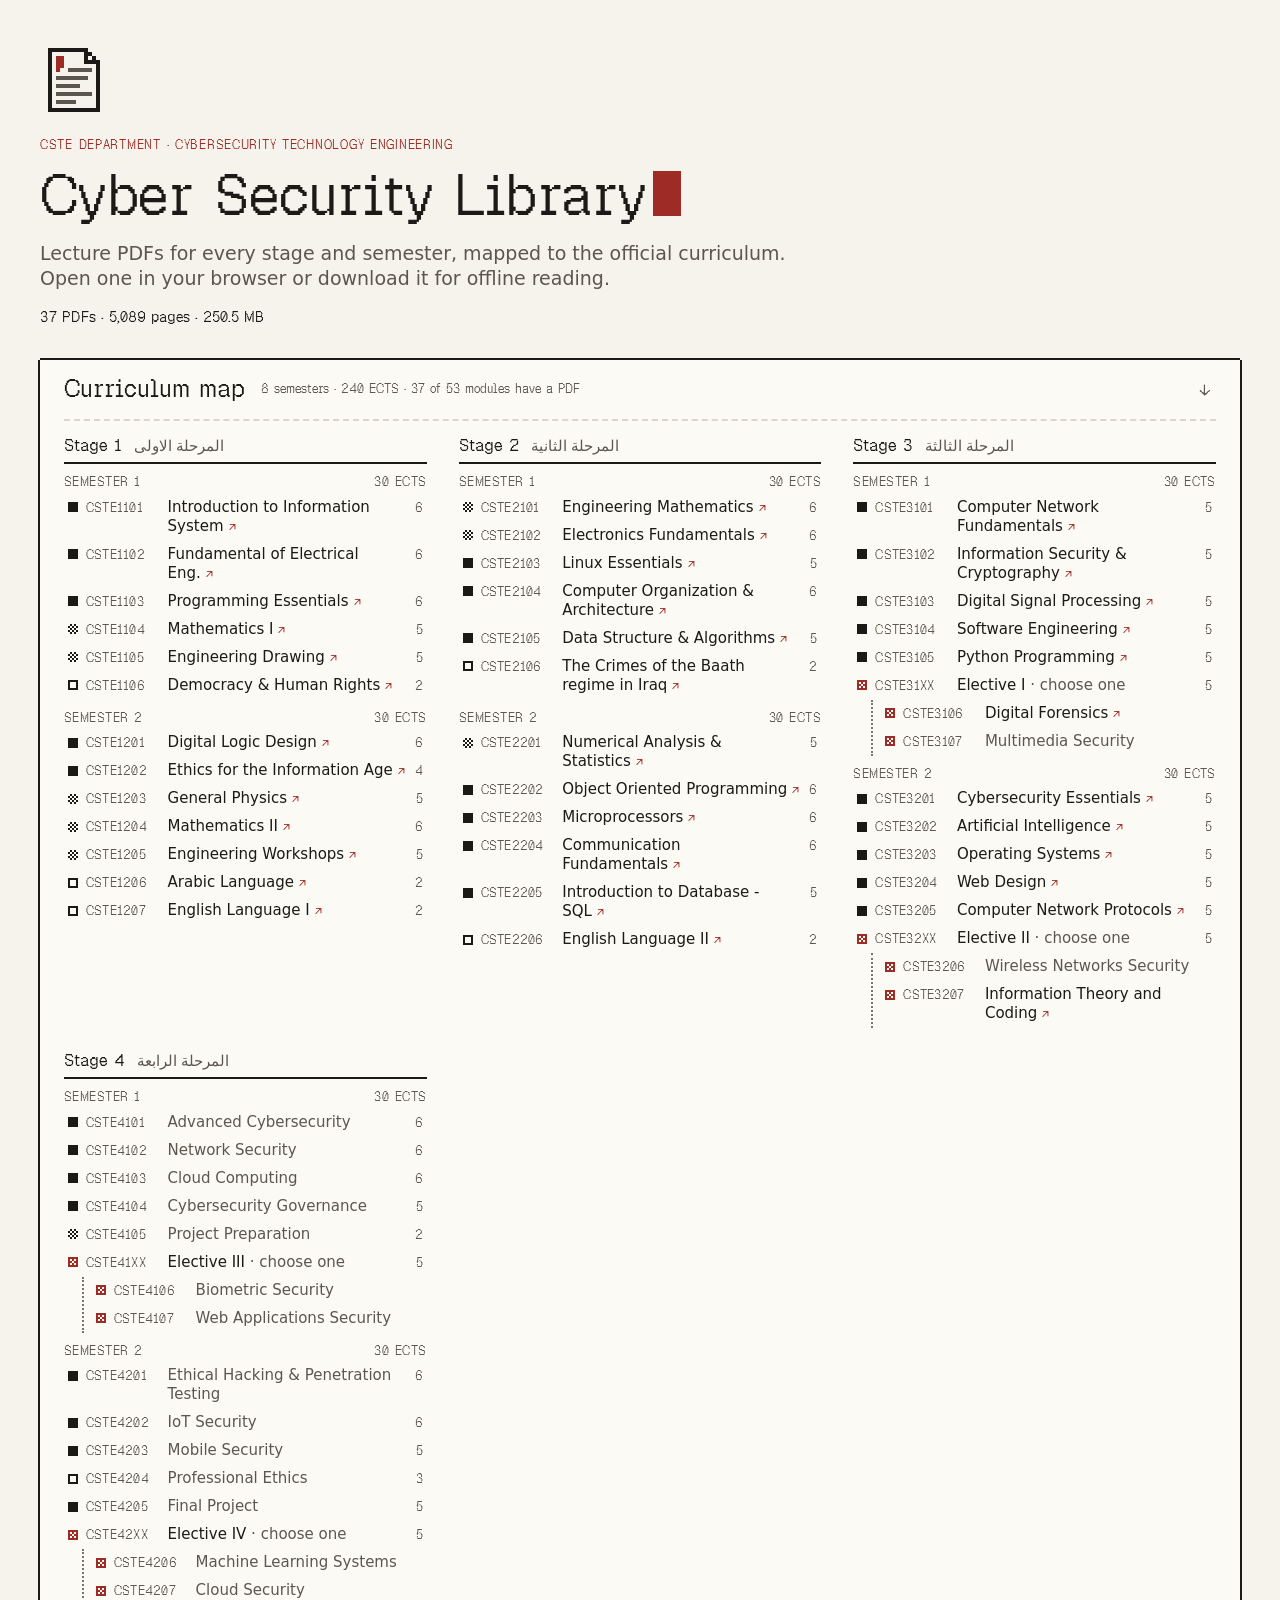
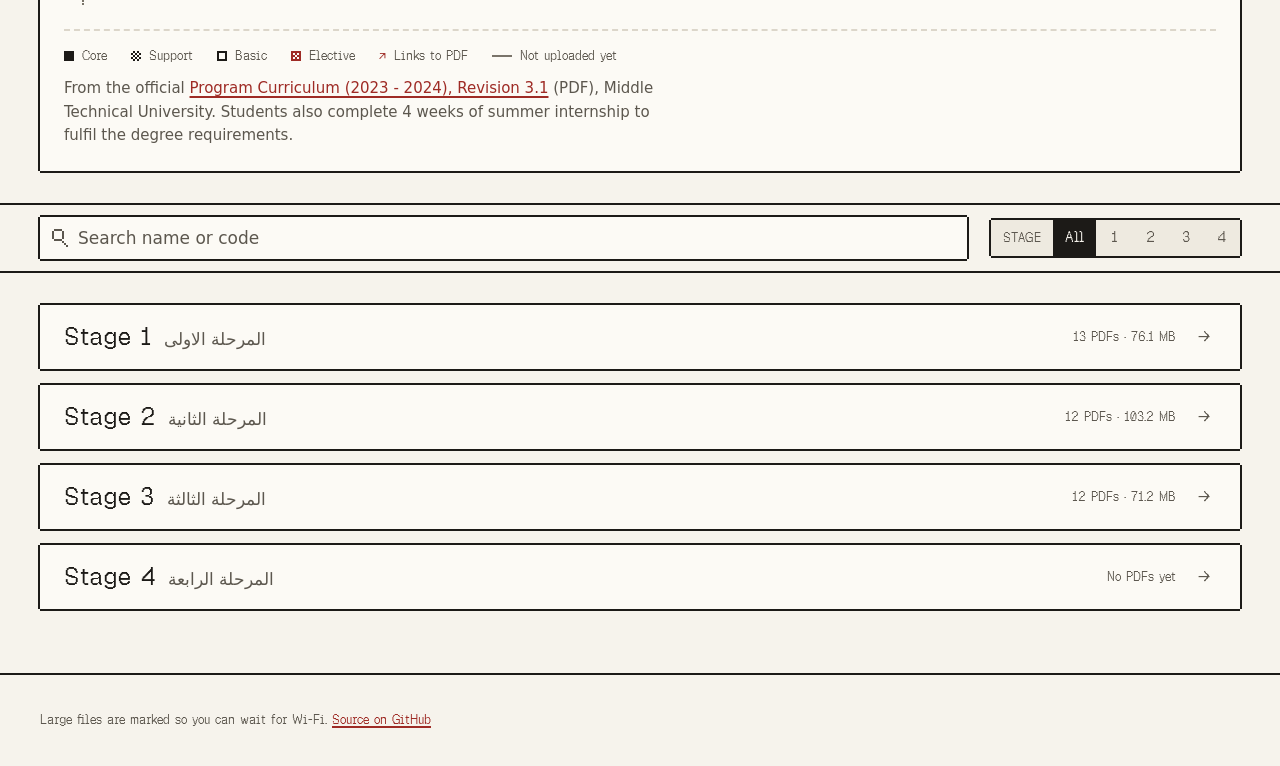
==== commit 6363867a: "Curriculum map, drop-down library with previews, pixel design - data/curriculum.json, transcribed fr" ====
--- a/index.html
+++ b/index.html
@@ -2,10 +2,10 @@
 <html lang="en">
   <head>
     <meta charset="utf-8">
-    <meta http-equiv="Content-Security-Policy" content="default-src 'none'; script-src 'self' 'sha256-8cCZ+iEkutUOe0FOSKgRsSOCB29dDasWtrSFuwWB/fg='; style-src 'self'; img-src 'self' data:; connect-src 'self'; manifest-src 'self'; base-uri 'none'; form-action 'none'; object-src 'none'; upgrade-insecure-requests">
+    <meta http-equiv="Content-Security-Policy" content="default-src 'none'; script-src 'self' 'sha256-8cCZ+iEkutUOe0FOSKgRsSOCB29dDasWtrSFuwWB/fg='; style-src 'self'; img-src 'self' data:; font-src 'self'; connect-src 'self'; manifest-src 'self'; base-uri 'none'; form-action 'none'; object-src 'none'; upgrade-insecure-requests">
     <meta name="viewport" content="width=device-width, initial-scale=1">
-    <title>Cyber Security Curriculum Library</title>
-    <meta name="description" content="Course PDFs for the Cyber Security department, organised by stage and semester. 37 files, searchable, free to open or download.">
+    <title>Cyber Security Library · CSTE</title>
+    <meta name="description" content="Lecture PDFs for the Cybersecurity Technology Engineering department, mapped to the official curriculum by stage and semester. 37 PDFs, searchable by name or module code.">
     <link rel="canonical" href="https://op-h.github.io/DBs/">
     <meta name="color-scheme" content="light dark">
     <!-- Values are design.md --c-page; the page follows the OS light/dark setting. -->
@@ -15,17 +15,18 @@
       // Before first paint, so the JS-only search bar is laid out from the start instead of popping in (CLS).
       document.documentElement.classList.add("js");
     </script>
-    <link rel="stylesheet" href="styles.css?v=803c5ddc82">
+    <link rel="preload" href="fonts/GeistPixel-Square.woff2" as="font" type="font/woff2" crossorigin>
+    <link rel="stylesheet" href="styles.css?v=7430f81898">
     <link rel="icon" href="favicon.svg" type="image/svg+xml">
     <meta property="og:type" content="website">
     <meta property="og:site_name" content="CyberSec Library">
-    <meta property="og:title" content="Cyber Security Curriculum Library">
-    <meta property="og:description" content="Course PDFs for the Cyber Security department, organised by stage and semester. 37 files, searchable, free to open or download.">
+    <meta property="og:title" content="Cyber Security Library · CSTE">
+    <meta property="og:description" content="Lecture PDFs for the Cybersecurity Technology Engineering department, mapped to the official curriculum by stage and semester. 37 PDFs, searchable by name or module code.">
     <meta property="og:url" content="https://op-h.github.io/DBs/">
     <meta property="og:locale" content="en_GB">
     <meta name="twitter:card" content="summary">
-    <meta name="twitter:title" content="Cyber Security Curriculum Library">
-    <meta name="twitter:description" content="Course PDFs for the Cyber Security department, organised by stage and semester. 37 files, searchable, free to open or download.">
+    <meta name="twitter:title" content="Cyber Security Library · CSTE">
+    <meta name="twitter:description" content="Lecture PDFs for the Cybersecurity Technology Engineering department, mapped to the official curriculum by stage and semester. 37 PDFs, searchable by name or module code.">
     <script type="application/ld+json">
     {
       "@context": "https://schema.org",
@@ -54,16 +55,18 @@
       ]
     }
     </script>
-    <script src="script.js?v=fdbe41f1b6" defer></script>
+    <script src="script.js?v=2b293cd9dc" defer></script>
   </head>
   <body>
     <a class="skip-link" href="#library">Skip to library</a>
 
     <main id="main">
       <section class="intro wrap">
-        <h1 id="pageTitle">Cyber Security Library</h1>
-        <p class="intro-lede">Course PDFs for every stage and semester. Open one in your browser or download it for offline reading.</p>
-        <p class="intro-meta">37 courses<span aria-hidden="true"> · </span><span class="visually-hidden">, </span>5,089 pages<span aria-hidden="true"> · </span><span class="visually-hidden">, </span>250.5 MB</p>
+        <svg class="mark" viewBox="0 0 16 16" width="64" height="64" aria-hidden="true" focusable="false" shape-rendering="crispEdges"><rect class="px ink d6" x="2" y="0" width="1" height="1"/><rect class="px ink d5" x="3" y="0" width="1" height="1"/><rect class="px ink d4" x="4" y="0" width="1" height="1"/><rect class="px ink d3" x="5" y="0" width="1" height="1"/><rect class="px ink d2" x="6" y="0" width="1" height="1"/><rect class="px ink d1" x="7" y="0" width="1" height="1"/><rect class="px ink d0" x="8" y="0" width="1" height="1"/><rect class="px ink d7" x="9" y="0" width="1" height="1"/><rect class="px ink d6" x="10" y="0" width="1" height="1"/><rect class="px ink d5" x="11" y="0" width="1" height="1"/><rect class="px ink d3" x="2" y="1" width="1" height="1"/><rect class="px ink d2" x="11" y="1" width="1" height="1"/><rect class="px ink d1" x="12" y="1" width="1" height="1"/><rect class="px ink d0" x="2" y="2" width="1" height="1"/><rect class="px accent d6" x="4" y="2" width="1" height="1"/><rect class="px accent d5" x="5" y="2" width="1" height="1"/><rect class="px ink d7" x="11" y="2" width="1" height="1"/><rect class="px ink d5" x="13" y="2" width="1" height="1"/><rect class="px ink d5" x="2" y="3" width="1" height="1"/><rect class="px accent d3" x="4" y="3" width="1" height="1"/><rect class="px accent d2" x="5" y="3" width="1" height="1"/><rect class="px ink d4" x="11" y="3" width="1" height="1"/><rect class="px ink d3" x="12" y="3" width="1" height="1"/><rect class="px ink d2" x="13" y="3" width="1" height="1"/><rect class="px ink d1" x="14" y="3" width="1" height="1"/><rect class="px ink d2" x="2" y="4" width="1" height="1"/><rect class="px accent d0" x="4" y="4" width="1" height="1"/><rect class="px accent d7" x="5" y="4" width="1" height="1"/><rect class="px ink d6" x="14" y="4" width="1" height="1"/><rect class="px ink d7" x="2" y="5" width="1" height="1"/><rect class="px accent d5" x="4" y="5" width="1" height="1"/><rect class="px line d2" x="7" y="5" width="1" height="1"/><rect class="px line d1" x="8" y="5" width="1" height="1"/><rect class="px line d0" x="9" y="5" width="1" height="1"/><rect class="px line d7" x="10" y="5" width="1" height="1"/><rect class="px line d6" x="11" y="5" width="1" height="1"/><rect class="px line d5" x="12" y="5" width="1" height="1"/><rect class="px ink d3" x="14" y="5" width="1" height="1"/><rect class="px ink d4" x="2" y="6" width="1" height="1"/><rect class="px ink d0" x="14" y="6" width="1" height="1"/><rect class="px ink d1" x="2" y="7" width="1" height="1"/><rect class="px line d7" x="4" y="7" width="1" height="1"/><rect class="px line d6" x="5" y="7" width="1" height="1"/><rect class="px line d5" x="6" y="7" width="1" height="1"/><rect class="px line d4" x="7" y="7" width="1" height="1"/><rect class="px line d3" x="8" y="7" width="1" height="1"/><rect class="px line d2" x="9" y="7" width="1" height="1"/><rect class="px line d1" x="10" y="7" width="1" height="1"/><rect class="px line d0" x="11" y="7" width="1" height="1"/><rect class="px ink d5" x="14" y="7" width="1" height="1"/><rect class="px ink d6" x="2" y="8" width="1" height="1"/><rect class="px ink d2" x="14" y="8" width="1" height="1"/><rect class="px ink d3" x="2" y="9" width="1" height="1"/><rect class="px line d1" x="4" y="9" width="1" height="1"/><rect class="px line d0" x="5" y="9" width="1" height="1"/><rect class="px line d7" x="6" y="9" width="1" height="1"/><rect class="px line d6" x="7" y="9" width="1" height="1"/><rect class="px line d5" x="8" y="9" width="1" height="1"/><rect class="px line d4" x="9" y="9" width="1" height="1"/><rect class="px ink d7" x="14" y="9" width="1" height="1"/><rect class="px ink d0" x="2" y="10" width="1" height="1"/><rect class="px ink d4" x="14" y="10" width="1" height="1"/><rect class="px ink d5" x="2" y="11" width="1" height="1"/><rect class="px line d3" x="4" y="11" width="1" height="1"/><rect class="px line d2" x="5" y="11" width="1" height="1"/><rect class="px line d1" x="6" y="11" width="1" height="1"/><rect class="px line d0" x="7" y="11" width="1" height="1"/><rect class="px line d7" x="8" y="11" width="1" height="1"/><rect class="px line d6" x="9" y="11" width="1" height="1"/><rect class="px line d5" x="10" y="11" width="1" height="1"/><rect class="px line d4" x="11" y="11" width="1" height="1"/><rect class="px line d3" x="12" y="11" width="1" height="1"/><rect class="px ink d1" x="14" y="11" width="1" height="1"/><rect class="px ink d2" x="2" y="12" width="1" height="1"/><rect class="px ink d6" x="14" y="12" width="1" height="1"/><rect class="px ink d7" x="2" y="13" width="1" height="1"/><rect class="px line d5" x="4" y="13" width="1" height="1"/><rect class="px line d4" x="5" y="13" width="1" height="1"/><rect class="px line d3" x="6" y="13" width="1" height="1"/><rect class="px line d2" x="7" y="13" width="1" height="1"/><rect class="px line d1" x="8" y="13" width="1" height="1"/><rect class="px ink d3" x="14" y="13" width="1" height="1"/><rect class="px ink d4" x="2" y="14" width="1" height="1"/><rect class="px ink d0" x="14" y="14" width="1" height="1"/><rect class="px ink d1" x="2" y="15" width="1" height="1"/><rect class="px ink d0" x="3" y="15" width="1" height="1"/><rect class="px ink d7" x="4" y="15" width="1" height="1"/><rect class="px ink d6" x="5" y="15" width="1" height="1"/><rect class="px ink d5" x="6" y="15" width="1" height="1"/><rect class="px ink d4" x="7" y="15" width="1" height="1"/><rect class="px ink d3" x="8" y="15" width="1" height="1"/><rect class="px ink d2" x="9" y="15" width="1" height="1"/><rect class="px ink d1" x="10" y="15" width="1" height="1"/><rect class="px ink d0" x="11" y="15" width="1" height="1"/><rect class="px ink d7" x="12" y="15" width="1" height="1"/><rect class="px ink d6" x="13" y="15" width="1" height="1"/><rect class="px ink d5" x="14" y="15" width="1" height="1"/></svg>
+        <p class="eyebrow">CSTE Department · Cybersecurity Technology Engineering</p>
+        <h1 id="pageTitle">Cyber Security Library<span class="cursor" aria-hidden="true"></span></h1>
+        <p class="intro-lede">Lecture PDFs for every stage and semester, mapped to the official curriculum. Open one in your browser or download it for offline reading.</p>
+        <p class="intro-meta">37 PDFs<span aria-hidden="true"> · </span><span class="visually-hidden">, </span>5,089 pages<span aria-hidden="true"> · </span><span class="visually-hidden">, </span>250.5 MB</p>
         <nav class="stage-nav" aria-label="Jump to stage">
           <ul role="list">
           <li><a href="#stage-1">Stage 1 <span class="count">13<span class="visually-hidden"> files</span></span></a></li>
@@ -74,11 +77,131 @@
         </nav>
       </section>
 
+      <div class="wrap map-wrap">
+      <details class="map" id="map" open>
+        <summary class="map-summary">
+          <h2 class="map-title" id="mapTitle">Curriculum map</h2>
+          <span class="map-sub">8 semesters · 240 ECTS · 37 of 53 modules have a PDF</span>
+          <span class="chev" aria-hidden="true"></span>
+        </summary>
+        <div class="map-body">
+          <p class="map-hint" aria-hidden="true">Swipe for stages 2–4 →</p>
+          <div class="map-grid" id="mapGrid" aria-label="Curriculum by stage">
+          <section class="map-stage" aria-labelledby="map-stage-1">
+            <h3 class="map-stage-title" id="map-stage-1">Stage 1 <span class="ar" lang="ar" dir="rtl">المرحلة الاولى</span></h3>
+            <div class="map-sem">
+              <h4 class="map-sem-title">Semester 1 <span class="map-sem-ects">30 ECTS</span></h4>
+              <ul class="map-list" role="list">
+                <li class="map-item" data-type="C"><a class="map-link" href="%D8%A7%D9%84%D9%85%D8%B1%D8%AD%D9%84%D8%A9%20%D8%A7%D9%84%D8%A7%D9%88%D9%84%D9%89/%D8%A7%D9%84%D9%83%D9%88%D8%B1%D8%B3%20%D8%A7%D9%84%D8%A7%D9%88%D9%84/Introduction%20to%20Information%20System.pdf" type="application/pdf" target="_blank" rel="noopener" aria-describedby="newTabHint"><code class="map-code">CSTE1101</code><span class="map-name">Introduction to Information System</span><span class="map-ects">6<span class="visually-hidden"> ECTS</span></span><span class="visually-hidden">, core</span></a></li>
+                <li class="map-item" data-type="C"><a class="map-link" href="%D8%A7%D9%84%D9%85%D8%B1%D8%AD%D9%84%D8%A9%20%D8%A7%D9%84%D8%A7%D9%88%D9%84%D9%89/%D8%A7%D9%84%D9%83%D9%88%D8%B1%D8%B3%20%D8%A7%D9%84%D8%A7%D9%88%D9%84/Fundamental%20of%20Electrical%20Eng%20.pdf" type="application/pdf" target="_blank" rel="noopener" aria-describedby="newTabHint"><code class="map-code">CSTE1102</code><span class="map-name">Fundamental of Electrical Eng.</span><span class="map-ects">6<span class="visually-hidden"> ECTS</span></span><span class="visually-hidden">, core</span></a></li>
+                <li class="map-item" data-type="C"><a class="map-link" href="%D8%A7%D9%84%D9%85%D8%B1%D8%AD%D9%84%D8%A9%20%D8%A7%D9%84%D8%A7%D9%88%D9%84%D9%89/%D8%A7%D9%84%D9%83%D9%88%D8%B1%D8%B3%20%D8%A7%D9%84%D8%A7%D9%88%D9%84/Programming%20Essentials.pdf" type="application/pdf" target="_blank" rel="noopener" aria-describedby="newTabHint"><code class="map-code">CSTE1103</code><span class="map-name">Programming Essentials</span><span class="map-ects">6<span class="visually-hidden"> ECTS</span></span><span class="visually-hidden">, core</span></a></li>
+                <li class="map-item" data-type="S"><a class="map-link" href="%D8%A7%D9%84%D9%85%D8%B1%D8%AD%D9%84%D8%A9%20%D8%A7%D9%84%D8%A7%D9%88%D9%84%D9%89/%D8%A7%D9%84%D9%83%D9%88%D8%B1%D8%B3%20%D8%A7%D9%84%D8%A7%D9%88%D9%84/Mathematics%201.pdf" type="application/pdf" target="_blank" rel="noopener" aria-describedby="newTabHint"><code class="map-code">CSTE1104</code><span class="map-name">Mathematics I</span><span class="map-ects">5<span class="visually-hidden"> ECTS</span></span><span class="visually-hidden">, support</span></a></li>
+                <li class="map-item" data-type="S"><a class="map-link" href="%D8%A7%D9%84%D9%85%D8%B1%D8%AD%D9%84%D8%A9%20%D8%A7%D9%84%D8%A7%D9%88%D9%84%D9%89/%D8%A7%D9%84%D9%83%D9%88%D8%B1%D8%B3%20%D8%A7%D9%84%D8%A7%D9%88%D9%84/Engineering%20Drawing.pdf" type="application/pdf" target="_blank" rel="noopener" aria-describedby="newTabHint"><code class="map-code">CSTE1105</code><span class="map-name">Engineering Drawing</span><span class="map-ects">5<span class="visually-hidden"> ECTS</span></span><span class="visually-hidden">, support</span></a></li>
+                <li class="map-item" data-type="B"><a class="map-link" href="%D8%A7%D9%84%D9%85%D8%B1%D8%AD%D9%84%D8%A9%20%D8%A7%D9%84%D8%A7%D9%88%D9%84%D9%89/%D8%A7%D9%84%D9%83%D9%88%D8%B1%D8%B3%20%D8%A7%D9%84%D8%A7%D9%88%D9%84/Democracy%20%26%20Human%20Rights.pdf" type="application/pdf" target="_blank" rel="noopener" aria-describedby="newTabHint"><code class="map-code">CSTE1106</code><span class="map-name">Democracy &amp; Human Rights</span><span class="map-ects">2<span class="visually-hidden"> ECTS</span></span><span class="visually-hidden">, basic</span></a></li>
+              </ul>
+            </div>
+            <div class="map-sem">
+              <h4 class="map-sem-title">Semester 2 <span class="map-sem-ects">30 ECTS</span></h4>
+              <ul class="map-list" role="list">
+                <li class="map-item" data-type="C"><a class="map-link" href="%D8%A7%D9%84%D9%85%D8%B1%D8%AD%D9%84%D8%A9%20%D8%A7%D9%84%D8%A7%D9%88%D9%84%D9%89/%D8%A7%D9%84%D9%83%D9%88%D8%B1%D8%B3%20%D8%A7%D9%84%D8%AB%D8%A7%D9%86%D9%8A/Digital%20Logic%20Design%20.pdf" type="application/pdf" target="_blank" rel="noopener" aria-describedby="newTabHint"><code class="map-code">CSTE1201</code><span class="map-name">Digital Logic Design</span><span class="map-ects">6<span class="visually-hidden"> ECTS</span></span><span class="visually-hidden">, core</span></a></li>
+                <li class="map-item" data-type="C"><a class="map-link" href="%D8%A7%D9%84%D9%85%D8%B1%D8%AD%D9%84%D8%A9%20%D8%A7%D9%84%D8%A7%D9%88%D9%84%D9%89/%D8%A7%D9%84%D9%83%D9%88%D8%B1%D8%B3%20%D8%A7%D9%84%D8%AB%D8%A7%D9%86%D9%8A/Ethics%20for%20the%20Information%20Age.pdf" type="application/pdf" target="_blank" rel="noopener" aria-describedby="newTabHint"><code class="map-code">CSTE1202</code><span class="map-name">Ethics for the Information Age</span><span class="map-ects">4<span class="visually-hidden"> ECTS</span></span><span class="visually-hidden">, core</span></a></li>
+                <li class="map-item" data-type="S"><a class="map-link" href="%D8%A7%D9%84%D9%85%D8%B1%D8%AD%D9%84%D8%A9%20%D8%A7%D9%84%D8%A7%D9%88%D9%84%D9%89/%D8%A7%D9%84%D9%83%D9%88%D8%B1%D8%B3%20%D8%A7%D9%84%D8%AB%D8%A7%D9%86%D9%8A/General%20Physics%20.pdf" type="application/pdf" target="_blank" rel="noopener" aria-describedby="newTabHint"><code class="map-code">CSTE1203</code><span class="map-name">General Physics</span><span class="map-ects">5<span class="visually-hidden"> ECTS</span></span><span class="visually-hidden">, support</span></a></li>
+                <li class="map-item" data-type="S"><a class="map-link" href="%D8%A7%D9%84%D9%85%D8%B1%D8%AD%D9%84%D8%A9%20%D8%A7%D9%84%D8%A7%D9%88%D9%84%D9%89/%D8%A7%D9%84%D9%83%D9%88%D8%B1%D8%B3%20%D8%A7%D9%84%D8%AB%D8%A7%D9%86%D9%8A/Mathematics%202.pdf" type="application/pdf" target="_blank" rel="noopener" aria-describedby="newTabHint"><code class="map-code">CSTE1204</code><span class="map-name">Mathematics II</span><span class="map-ects">6<span class="visually-hidden"> ECTS</span></span><span class="visually-hidden">, support</span></a></li>
+                <li class="map-item" data-type="S"><a class="map-link" href="%D8%A7%D9%84%D9%85%D8%B1%D8%AD%D9%84%D8%A9%20%D8%A7%D9%84%D8%A7%D9%88%D9%84%D9%89/%D8%A7%D9%84%D9%83%D9%88%D8%B1%D8%B3%20%D8%A7%D9%84%D8%AB%D8%A7%D9%86%D9%8A/Engineering%20Workshops.pdf" type="application/pdf" target="_blank" rel="noopener" aria-describedby="newTabHint"><code class="map-code">CSTE1205</code><span class="map-name">Engineering Workshops</span><span class="map-ects">5<span class="visually-hidden"> ECTS</span></span><span class="visually-hidden">, support</span></a></li>
+                <li class="map-item" data-type="B"><a class="map-link" href="%D8%A7%D9%84%D9%85%D8%B1%D8%AD%D9%84%D8%A9%20%D8%A7%D9%84%D8%A7%D9%88%D9%84%D9%89/%D8%A7%D9%84%D9%83%D9%88%D8%B1%D8%B3%20%D8%A7%D9%84%D8%AB%D8%A7%D9%86%D9%8A/Arabic%20Language%201.pdf" type="application/pdf" target="_blank" rel="noopener" aria-describedby="newTabHint"><code class="map-code">CSTE1206</code><span class="map-name">Arabic Language</span><span class="map-ects">2<span class="visually-hidden"> ECTS</span></span><span class="visually-hidden">, basic</span></a></li>
+                <li class="map-item" data-type="B"><a class="map-link" href="%D8%A7%D9%84%D9%85%D8%B1%D8%AD%D9%84%D8%A9%20%D8%A7%D9%84%D8%A7%D9%88%D9%84%D9%89/%D8%A7%D9%84%D9%83%D9%88%D8%B1%D8%B3%20%D8%A7%D9%84%D8%AB%D8%A7%D9%86%D9%8A/English%20Language%201.pdf" type="application/pdf" target="_blank" rel="noopener" aria-describedby="newTabHint"><code class="map-code">CSTE1207</code><span class="map-name">English Language I</span><span class="map-ects">2<span class="visually-hidden"> ECTS</span></span><span class="visually-hidden">, basic</span></a></li>
+              </ul>
+            </div>
+          </section>
+          <section class="map-stage" aria-labelledby="map-stage-2">
+            <h3 class="map-stage-title" id="map-stage-2">Stage 2 <span class="ar" lang="ar" dir="rtl">المرحلة الثانية</span></h3>
+            <div class="map-sem">
+              <h4 class="map-sem-title">Semester 1 <span class="map-sem-ects">30 ECTS</span></h4>
+              <ul class="map-list" role="list">
+                <li class="map-item" data-type="S"><a class="map-link" href="%D8%A7%D9%84%D9%85%D8%B1%D8%AD%D9%84%D8%A9%20%D8%A7%D9%84%D8%AB%D8%A7%D9%86%D9%8A%D8%A9/%D8%A7%D9%84%D9%83%D9%88%D8%B1%D8%B3%20%D8%A7%D9%84%D8%A7%D9%88%D9%84/Engineering%20Mathematics.pdf" type="application/pdf" target="_blank" rel="noopener" aria-describedby="newTabHint"><code class="map-code">CSTE2101</code><span class="map-name">Engineering Mathematics</span><span class="map-ects">6<span class="visually-hidden"> ECTS</span></span><span class="visually-hidden">, support</span></a></li>
+                <li class="map-item" data-type="S"><a class="map-link" href="%D8%A7%D9%84%D9%85%D8%B1%D8%AD%D9%84%D8%A9%20%D8%A7%D9%84%D8%AB%D8%A7%D9%86%D9%8A%D8%A9/%D8%A7%D9%84%D9%83%D9%88%D8%B1%D8%B3%20%D8%A7%D9%84%D8%A7%D9%88%D9%84/Electronics%20Fundamentals.pdf" type="application/pdf" target="_blank" rel="noopener" aria-describedby="newTabHint"><code class="map-code">CSTE2102</code><span class="map-name">Electronics Fundamentals</span><span class="map-ects">6<span class="visually-hidden"> ECTS</span></span><span class="visually-hidden">, support</span></a></li>
+                <li class="map-item" data-type="C"><a class="map-link" href="%D8%A7%D9%84%D9%85%D8%B1%D8%AD%D9%84%D8%A9%20%D8%A7%D9%84%D8%AB%D8%A7%D9%86%D9%8A%D8%A9/%D8%A7%D9%84%D9%83%D9%88%D8%B1%D8%B3%20%D8%A7%D9%84%D8%A7%D9%88%D9%84/Linux%20Essentials.pdf" type="application/pdf" target="_blank" rel="noopener" aria-describedby="newTabHint"><code class="map-code">CSTE2103</code><span class="map-name">Linux Essentials</span><span class="map-ects">5<span class="visually-hidden"> ECTS</span></span><span class="visually-hidden">, core</span></a></li>
+                <li class="map-item" data-type="C"><a class="map-link" href="%D8%A7%D9%84%D9%85%D8%B1%D8%AD%D9%84%D8%A9%20%D8%A7%D9%84%D8%AB%D8%A7%D9%86%D9%8A%D8%A9/%D8%A7%D9%84%D9%83%D9%88%D8%B1%D8%B3%20%D8%A7%D9%84%D8%A7%D9%88%D9%84/Computer%20Organization%20%26%20Architecture.pdf" type="application/pdf" target="_blank" rel="noopener" aria-describedby="newTabHint"><code class="map-code">CSTE2104</code><span class="map-name">Computer Organization &amp; Architecture</span><span class="map-ects">6<span class="visually-hidden"> ECTS</span></span><span class="visually-hidden">, core</span></a></li>
+                <li class="map-item" data-type="C"><a class="map-link" href="%D8%A7%D9%84%D9%85%D8%B1%D8%AD%D9%84%D8%A9%20%D8%A7%D9%84%D8%AB%D8%A7%D9%86%D9%8A%D8%A9/%D8%A7%D9%84%D9%83%D9%88%D8%B1%D8%B3%20%D8%A7%D9%84%D8%A7%D9%88%D9%84/Data%20Structure%20%26%20Algorithms.pdf" type="application/pdf" target="_blank" rel="noopener" aria-describedby="newTabHint"><code class="map-code">CSTE2105</code><span class="map-name">Data Structure &amp; Algorithms</span><span class="map-ects">5<span class="visually-hidden"> ECTS</span></span><span class="visually-hidden">, core</span></a></li>
+                <li class="map-item" data-type="B"><a class="map-link" href="%D8%A7%D9%84%D9%85%D8%B1%D8%AD%D9%84%D8%A9%20%D8%A7%D9%84%D8%AB%D8%A7%D9%86%D9%8A%D8%A9/%D8%A7%D9%84%D9%83%D9%88%D8%B1%D8%B3%20%D8%A7%D9%84%D8%A7%D9%88%D9%84/The%20Crimes%20of%20the%20Baath%20regime%20in%20Iraq.pdf" type="application/pdf" target="_blank" rel="noopener" aria-describedby="newTabHint"><code class="map-code">CSTE2106</code><span class="map-name">The Crimes of the Baath regime in Iraq</span><span class="map-ects">2<span class="visually-hidden"> ECTS</span></span><span class="visually-hidden">, basic</span></a></li>
+              </ul>
+            </div>
+            <div class="map-sem">
+              <h4 class="map-sem-title">Semester 2 <span class="map-sem-ects">30 ECTS</span></h4>
+              <ul class="map-list" role="list">
+                <li class="map-item" data-type="S"><a class="map-link" href="%D8%A7%D9%84%D9%85%D8%B1%D8%AD%D9%84%D8%A9%20%D8%A7%D9%84%D8%AB%D8%A7%D9%86%D9%8A%D8%A9/%D8%A7%D9%84%D9%83%D9%88%D8%B1%D8%B3%20%D8%A7%D9%84%D8%AB%D8%A7%D9%86%D9%8A/Numerical%20Analysis%20%26%20Statistics.pdf" type="application/pdf" target="_blank" rel="noopener" aria-describedby="newTabHint"><code class="map-code">CSTE2201</code><span class="map-name">Numerical Analysis &amp; Statistics</span><span class="map-ects">5<span class="visually-hidden"> ECTS</span></span><span class="visually-hidden">, support</span></a></li>
+                <li class="map-item" data-type="C"><a class="map-link" href="%D8%A7%D9%84%D9%85%D8%B1%D8%AD%D9%84%D8%A9%20%D8%A7%D9%84%D8%AB%D8%A7%D9%86%D9%8A%D8%A9/%D8%A7%D9%84%D9%83%D9%88%D8%B1%D8%B3%20%D8%A7%D9%84%D8%AB%D8%A7%D9%86%D9%8A/Object%20Oriented%20Programming.pdf" type="application/pdf" target="_blank" rel="noopener" aria-describedby="newTabHint"><code class="map-code">CSTE2202</code><span class="map-name">Object Oriented Programming</span><span class="map-ects">6<span class="visually-hidden"> ECTS</span></span><span class="visually-hidden">, core</span></a></li>
+                <li class="map-item" data-type="C"><a class="map-link" href="%D8%A7%D9%84%D9%85%D8%B1%D8%AD%D9%84%D8%A9%20%D8%A7%D9%84%D8%AB%D8%A7%D9%86%D9%8A%D8%A9/%D8%A7%D9%84%D9%83%D9%88%D8%B1%D8%B3%20%D8%A7%D9%84%D8%AB%D8%A7%D9%86%D9%8A/Microprocessors.pdf" type="application/pdf" target="_blank" rel="noopener" aria-describedby="newTabHint"><code class="map-code">CSTE2203</code><span class="map-name">Microprocessors</span><span class="map-ects">6<span class="visually-hidden"> ECTS</span></span><span class="visually-hidden">, core</span></a></li>
+                <li class="map-item" data-type="C"><a class="map-link" href="%D8%A7%D9%84%D9%85%D8%B1%D8%AD%D9%84%D8%A9%20%D8%A7%D9%84%D8%AB%D8%A7%D9%86%D9%8A%D8%A9/%D8%A7%D9%84%D9%83%D9%88%D8%B1%D8%B3%20%D8%A7%D9%84%D8%AB%D8%A7%D9%86%D9%8A/Communication%20Fundamentals.pdf" type="application/pdf" target="_blank" rel="noopener" aria-describedby="newTabHint"><code class="map-code">CSTE2204</code><span class="map-name">Communication Fundamentals</span><span class="map-ects">6<span class="visually-hidden"> ECTS</span></span><span class="visually-hidden">, core</span></a></li>
+                <li class="map-item" data-type="C"><a class="map-link" href="%D8%A7%D9%84%D9%85%D8%B1%D8%AD%D9%84%D8%A9%20%D8%A7%D9%84%D8%AB%D8%A7%D9%86%D9%8A%D8%A9/%D8%A7%D9%84%D9%83%D9%88%D8%B1%D8%B3%20%D8%A7%D9%84%D8%AB%D8%A7%D9%86%D9%8A/Introduction%20to%20Database%20-SQL.pdf" type="application/pdf" target="_blank" rel="noopener" aria-describedby="newTabHint"><code class="map-code">CSTE2205</code><span class="map-name">Introduction to Database - SQL</span><span class="map-ects">5<span class="visually-hidden"> ECTS</span></span><span class="visually-hidden">, core</span></a></li>
+                <li class="map-item" data-type="B"><a class="map-link" href="%D8%A7%D9%84%D9%85%D8%B1%D8%AD%D9%84%D8%A9%20%D8%A7%D9%84%D8%AB%D8%A7%D9%86%D9%8A%D8%A9/%D8%A7%D9%84%D9%83%D9%88%D8%B1%D8%B3%20%D8%A7%D9%84%D8%AB%D8%A7%D9%86%D9%8A/English%20Language%202.pdf" type="application/pdf" target="_blank" rel="noopener" aria-describedby="newTabHint"><code class="map-code">CSTE2206</code><span class="map-name">English Language II</span><span class="map-ects">2<span class="visually-hidden"> ECTS</span></span><span class="visually-hidden">, basic</span></a></li>
+              </ul>
+            </div>
+          </section>
+          <section class="map-stage" aria-labelledby="map-stage-3">
+            <h3 class="map-stage-title" id="map-stage-3">Stage 3 <span class="ar" lang="ar" dir="rtl">المرحلة الثالثة</span></h3>
+            <div class="map-sem">
+              <h4 class="map-sem-title">Semester 1 <span class="map-sem-ects">30 ECTS</span></h4>
+              <ul class="map-list" role="list">
+                <li class="map-item" data-type="C"><a class="map-link" href="%D8%A7%D9%84%D9%85%D8%B1%D8%AD%D9%84%D8%A9%20%D8%A7%D9%84%D8%AB%D8%A7%D9%84%D8%AB%D8%A9/%D8%A7%D9%84%D9%83%D9%88%D8%B1%D8%B3%20%D8%A7%D9%84%D8%A7%D9%88%D9%84/Computer%20Networks.pdf" type="application/pdf" target="_blank" rel="noopener" aria-describedby="newTabHint"><code class="map-code">CSTE3101</code><span class="map-name">Computer Network Fundamentals</span><span class="map-ects">5<span class="visually-hidden"> ECTS</span></span><span class="visually-hidden">, core</span></a></li>
+                <li class="map-item" data-type="C"><a class="map-link" href="%D8%A7%D9%84%D9%85%D8%B1%D8%AD%D9%84%D8%A9%20%D8%A7%D9%84%D8%AB%D8%A7%D9%84%D8%AB%D8%A9/%D8%A7%D9%84%D9%83%D9%88%D8%B1%D8%B3%20%D8%A7%D9%84%D8%A7%D9%88%D9%84/Information%20Security%20and%20Cryptography.pdf" type="application/pdf" target="_blank" rel="noopener" aria-describedby="newTabHint"><code class="map-code">CSTE3102</code><span class="map-name">Information Security &amp; Cryptography</span><span class="map-ects">5<span class="visually-hidden"> ECTS</span></span><span class="visually-hidden">, core</span></a></li>
+                <li class="map-item" data-type="C"><a class="map-link" href="%D8%A7%D9%84%D9%85%D8%B1%D8%AD%D9%84%D8%A9%20%D8%A7%D9%84%D8%AB%D8%A7%D9%84%D8%AB%D8%A9/%D8%A7%D9%84%D9%83%D9%88%D8%B1%D8%B3%20%D8%A7%D9%84%D8%A7%D9%88%D9%84/Digital%20Signal%20Processing.pdf" type="application/pdf" target="_blank" rel="noopener" aria-describedby="newTabHint"><code class="map-code">CSTE3103</code><span class="map-name">Digital Signal Processing</span><span class="map-ects">5<span class="visually-hidden"> ECTS</span></span><span class="visually-hidden">, core</span></a></li>
+                <li class="map-item" data-type="C"><a class="map-link" href="%D8%A7%D9%84%D9%85%D8%B1%D8%AD%D9%84%D8%A9%20%D8%A7%D9%84%D8%AB%D8%A7%D9%84%D8%AB%D8%A9/%D8%A7%D9%84%D9%83%D9%88%D8%B1%D8%B3%20%D8%A7%D9%84%D8%A7%D9%88%D9%84/Software%20Engineering.pdf" type="application/pdf" target="_blank" rel="noopener" aria-describedby="newTabHint"><code class="map-code">CSTE3104</code><span class="map-name">Software Engineering</span><span class="map-ects">5<span class="visually-hidden"> ECTS</span></span><span class="visually-hidden">, core</span></a></li>
+                <li class="map-item" data-type="C"><a class="map-link" href="%D8%A7%D9%84%D9%85%D8%B1%D8%AD%D9%84%D8%A9%20%D8%A7%D9%84%D8%AB%D8%A7%D9%84%D8%AB%D8%A9/%D8%A7%D9%84%D9%83%D9%88%D8%B1%D8%B3%20%D8%A7%D9%84%D8%A7%D9%88%D9%84/Python.pdf" type="application/pdf" target="_blank" rel="noopener" aria-describedby="newTabHint"><code class="map-code">CSTE3105</code><span class="map-name">Python Programming</span><span class="map-ects">5<span class="visually-hidden"> ECTS</span></span><span class="visually-hidden">, core</span></a></li>
+                <li class="map-item map-item--group" data-type="E"><span class="map-link is-group"><code class="map-code">CSTE31XX</code><span class="map-name">Elective I <span class="muted">· choose one</span></span><span class="map-ects">5<span class="visually-hidden"> ECTS</span></span></span><ul class="map-options" role="list"><li class="map-item" data-type="E"><a class="map-link" href="%D8%A7%D9%84%D9%85%D8%B1%D8%AD%D9%84%D8%A9%20%D8%A7%D9%84%D8%AB%D8%A7%D9%84%D8%AB%D8%A9/%D8%A7%D9%84%D9%83%D9%88%D8%B1%D8%B3%20%D8%A7%D9%84%D8%A7%D9%88%D9%84/Digital%20Forensics.pdf" type="application/pdf" target="_blank" rel="noopener" aria-describedby="newTabHint"><code class="map-code">CSTE3106</code><span class="map-name">Digital Forensics</span><span class="visually-hidden">, elective</span></a></li><li class="map-item" data-type="E"><span class="map-link is-missing"><code class="map-code">CSTE3107</code><span class="map-name">Multimedia Security</span><span class="visually-hidden">, elective, no PDF yet</span></span></li></ul></li>
+              </ul>
+            </div>
+            <div class="map-sem">
+              <h4 class="map-sem-title">Semester 2 <span class="map-sem-ects">30 ECTS</span></h4>
+              <ul class="map-list" role="list">
+                <li class="map-item" data-type="C"><a class="map-link" href="%D8%A7%D9%84%D9%85%D8%B1%D8%AD%D9%84%D8%A9%20%D8%A7%D9%84%D8%AB%D8%A7%D9%84%D8%AB%D8%A9/%D8%A7%D9%84%D9%83%D9%88%D8%B1%D8%B3%20%D8%A7%D9%84%D8%AB%D8%A7%D9%86%D9%8A/CyberSecurity%20Essentials.pdf" type="application/pdf" target="_blank" rel="noopener" aria-describedby="newTabHint"><code class="map-code">CSTE3201</code><span class="map-name">Cybersecurity Essentials</span><span class="map-ects">5<span class="visually-hidden"> ECTS</span></span><span class="visually-hidden">, core</span></a></li>
+                <li class="map-item" data-type="C"><a class="map-link" href="%D8%A7%D9%84%D9%85%D8%B1%D8%AD%D9%84%D8%A9%20%D8%A7%D9%84%D8%AB%D8%A7%D9%84%D8%AB%D8%A9/%D8%A7%D9%84%D9%83%D9%88%D8%B1%D8%B3%20%D8%A7%D9%84%D8%AB%D8%A7%D9%86%D9%8A/Artificial%20Intelligence.pdf" type="application/pdf" target="_blank" rel="noopener" aria-describedby="newTabHint"><code class="map-code">CSTE3202</code><span class="map-name">Artificial Intelligence</span><span class="map-ects">5<span class="visually-hidden"> ECTS</span></span><span class="visually-hidden">, core</span></a></li>
+                <li class="map-item" data-type="C"><a class="map-link" href="%D8%A7%D9%84%D9%85%D8%B1%D8%AD%D9%84%D8%A9%20%D8%A7%D9%84%D8%AB%D8%A7%D9%84%D8%AB%D8%A9/%D8%A7%D9%84%D9%83%D9%88%D8%B1%D8%B3%20%D8%A7%D9%84%D8%AB%D8%A7%D9%86%D9%8A/Operating%20System.pdf" type="application/pdf" target="_blank" rel="noopener" aria-describedby="newTabHint"><code class="map-code">CSTE3203</code><span class="map-name">Operating Systems</span><span class="map-ects">5<span class="visually-hidden"> ECTS</span></span><span class="visually-hidden">, core</span></a></li>
+                <li class="map-item" data-type="C"><a class="map-link" href="%D8%A7%D9%84%D9%85%D8%B1%D8%AD%D9%84%D8%A9%20%D8%A7%D9%84%D8%AB%D8%A7%D9%84%D8%AB%D8%A9/%D8%A7%D9%84%D9%83%D9%88%D8%B1%D8%B3%20%D8%A7%D9%84%D8%AB%D8%A7%D9%86%D9%8A/Web%20Design.pdf" type="application/pdf" target="_blank" rel="noopener" aria-describedby="newTabHint"><code class="map-code">CSTE3204</code><span class="map-name">Web Design</span><span class="map-ects">5<span class="visually-hidden"> ECTS</span></span><span class="visually-hidden">, core</span></a></li>
+                <li class="map-item" data-type="C"><a class="map-link" href="%D8%A7%D9%84%D9%85%D8%B1%D8%AD%D9%84%D8%A9%20%D8%A7%D9%84%D8%AB%D8%A7%D9%84%D8%AB%D8%A9/%D8%A7%D9%84%D9%83%D9%88%D8%B1%D8%B3%20%D8%A7%D9%84%D8%AB%D8%A7%D9%86%D9%8A/Network%20Protocols.pdf" type="application/pdf" target="_blank" rel="noopener" aria-describedby="newTabHint"><code class="map-code">CSTE3205</code><span class="map-name">Computer Network Protocols</span><span class="map-ects">5<span class="visually-hidden"> ECTS</span></span><span class="visually-hidden">, core</span></a></li>
+                <li class="map-item map-item--group" data-type="E"><span class="map-link is-group"><code class="map-code">CSTE32XX</code><span class="map-name">Elective II <span class="muted">· choose one</span></span><span class="map-ects">5<span class="visually-hidden"> ECTS</span></span></span><ul class="map-options" role="list"><li class="map-item" data-type="E"><span class="map-link is-missing"><code class="map-code">CSTE3206</code><span class="map-name">Wireless Networks Security</span><span class="visually-hidden">, elective, no PDF yet</span></span></li><li class="map-item" data-type="E"><a class="map-link" href="%D8%A7%D9%84%D9%85%D8%B1%D8%AD%D9%84%D8%A9%20%D8%A7%D9%84%D8%AB%D8%A7%D9%84%D8%AB%D8%A9/%D8%A7%D9%84%D9%83%D9%88%D8%B1%D8%B3%20%D8%A7%D9%84%D8%AB%D8%A7%D9%86%D9%8A/Information%20theory%20and%20coding.pdf" type="application/pdf" target="_blank" rel="noopener" aria-describedby="newTabHint"><code class="map-code">CSTE3207</code><span class="map-name">Information Theory and Coding</span><span class="visually-hidden">, elective</span></a></li></ul></li>
+              </ul>
+            </div>
+          </section>
+          <section class="map-stage" aria-labelledby="map-stage-4">
+            <h3 class="map-stage-title" id="map-stage-4">Stage 4 <span class="ar" lang="ar" dir="rtl">المرحلة الرابعة</span></h3>
+            <div class="map-sem">
+              <h4 class="map-sem-title">Semester 1 <span class="map-sem-ects">30 ECTS</span></h4>
+              <ul class="map-list" role="list">
+                <li class="map-item" data-type="C"><span class="map-link is-missing"><code class="map-code">CSTE4101</code><span class="map-name">Advanced Cybersecurity</span><span class="map-ects">6<span class="visually-hidden"> ECTS</span></span><span class="visually-hidden">, core, no PDF yet</span></span></li>
+                <li class="map-item" data-type="C"><span class="map-link is-missing"><code class="map-code">CSTE4102</code><span class="map-name">Network Security</span><span class="map-ects">6<span class="visually-hidden"> ECTS</span></span><span class="visually-hidden">, core, no PDF yet</span></span></li>
+                <li class="map-item" data-type="C"><span class="map-link is-missing"><code class="map-code">CSTE4103</code><span class="map-name">Cloud Computing</span><span class="map-ects">6<span class="visually-hidden"> ECTS</span></span><span class="visually-hidden">, core, no PDF yet</span></span></li>
+                <li class="map-item" data-type="C"><span class="map-link is-missing"><code class="map-code">CSTE4104</code><span class="map-name">Cybersecurity Governance</span><span class="map-ects">5<span class="visually-hidden"> ECTS</span></span><span class="visually-hidden">, core, no PDF yet</span></span></li>
+                <li class="map-item" data-type="S"><span class="map-link is-missing"><code class="map-code">CSTE4105</code><span class="map-name">Project Preparation</span><span class="map-ects">2<span class="visually-hidden"> ECTS</span></span><span class="visually-hidden">, support, no PDF yet</span></span></li>
+                <li class="map-item map-item--group" data-type="E"><span class="map-link is-group"><code class="map-code">CSTE41XX</code><span class="map-name">Elective III <span class="muted">· choose one</span></span><span class="map-ects">5<span class="visually-hidden"> ECTS</span></span></span><ul class="map-options" role="list"><li class="map-item" data-type="E"><span class="map-link is-missing"><code class="map-code">CSTE4106</code><span class="map-name">Biometric Security</span><span class="visually-hidden">, elective, no PDF yet</span></span></li><li class="map-item" data-type="E"><span class="map-link is-missing"><code class="map-code">CSTE4107</code><span class="map-name">Web Applications Security</span><span class="visually-hidden">, elective, no PDF yet</span></span></li></ul></li>
+              </ul>
+            </div>
+            <div class="map-sem">
+              <h4 class="map-sem-title">Semester 2 <span class="map-sem-ects">30 ECTS</span></h4>
+              <ul class="map-list" role="list">
+                <li class="map-item" data-type="C"><span class="map-link is-missing"><code class="map-code">CSTE4201</code><span class="map-name">Ethical Hacking &amp; Penetration Testing</span><span class="map-ects">6<span class="visually-hidden"> ECTS</span></span><span class="visually-hidden">, core, no PDF yet</span></span></li>
+                <li class="map-item" data-type="C"><span class="map-link is-missing"><code class="map-code">CSTE4202</code><span class="map-name">IoT Security</span><span class="map-ects">6<span class="visually-hidden"> ECTS</span></span><span class="visually-hidden">, core, no PDF yet</span></span></li>
+                <li class="map-item" data-type="C"><span class="map-link is-missing"><code class="map-code">CSTE4203</code><span class="map-name">Mobile Security</span><span class="map-ects">5<span class="visually-hidden"> ECTS</span></span><span class="visually-hidden">, core, no PDF yet</span></span></li>
+                <li class="map-item" data-type="B"><span class="map-link is-missing"><code class="map-code">CSTE4204</code><span class="map-name">Professional Ethics</span><span class="map-ects">3<span class="visually-hidden"> ECTS</span></span><span class="visually-hidden">, basic, no PDF yet</span></span></li>
+                <li class="map-item" data-type="C"><span class="map-link is-missing"><code class="map-code">CSTE4205</code><span class="map-name">Final Project</span><span class="map-ects">5<span class="visually-hidden"> ECTS</span></span><span class="visually-hidden">, core, no PDF yet</span></span></li>
+                <li class="map-item map-item--group" data-type="E"><span class="map-link is-group"><code class="map-code">CSTE42XX</code><span class="map-name">Elective IV <span class="muted">· choose one</span></span><span class="map-ects">5<span class="visually-hidden"> ECTS</span></span></span><ul class="map-options" role="list"><li class="map-item" data-type="E"><span class="map-link is-missing"><code class="map-code">CSTE4206</code><span class="map-name">Machine Learning Systems</span><span class="visually-hidden">, elective, no PDF yet</span></span></li><li class="map-item" data-type="E"><span class="map-link is-missing"><code class="map-code">CSTE4207</code><span class="map-name">Cloud Security</span><span class="visually-hidden">, elective, no PDF yet</span></span></li></ul></li>
+              </ul>
+            </div>
+          </section>
+          </div>
+          <div class="map-foot">
+            <ul class="legend" role="list"><li><span class="map-type" data-type="C" aria-hidden="true"></span>Core</li><li><span class="map-type" data-type="S" aria-hidden="true"></span>Support</li><li><span class="map-type" data-type="B" aria-hidden="true"></span>Basic</li><li><span class="map-type" data-type="E" aria-hidden="true"></span>Elective</li><li><span class="legend-pdf" aria-hidden="true"></span>Links to PDF</li><li><span class="legend-missing" aria-hidden="true"></span>Not uploaded yet</li></ul>
+            <p class="map-source">From the official <a href="curriculum.pdf" type="application/pdf">Program Curriculum (2023 - 2024), Revision 3.1</a> (PDF), Middle Technical University. Students also complete 4 weeks of summer internship to fulfil the degree requirements.</p>
+          </div>
+        </div>
+      </details>
+      </div>
+
       <form class="controls" id="controls" role="search" aria-label="Search and filter the library">
         <div class="wrap controls-inner">
           <div class="search">
             <label class="search-label" for="q">Search courses</label>
-            <input class="search-input" id="q" name="q" type="search" placeholder="Search courses" autocomplete="off" spellcheck="false" enterkeyhint="search">
+            <input class="search-input" id="q" name="q" type="search" placeholder="Search name or code" autocomplete="off" spellcheck="false" enterkeyhint="search">
           </div>
           <fieldset class="segmented" id="stageFilter">
             <legend>Stage</legend>
@@ -89,357 +212,862 @@
             <label><input type="radio" name="stage" value="4"><span>4</span></label>
           </fieldset>
           <p class="results" id="results" role="status" aria-live="polite"></p>
-          <button class="btn btn--quiet" type="reset" id="resetFilters" hidden>Clear</button>
+          <button class="btn btn--quiet" type="button" id="resetFilters" hidden>Clear search</button>
         </div>
       </form>
 
       <div class="library wrap" id="library" tabindex="-1">
 
-    <section class="stage" id="stage-1" data-stage="1" aria-labelledby="stage-1-title">
-      <h2 class="stage-title" id="stage-1-title">Stage 1 <span class="ar" lang="ar" dir="rtl">المرحلة الاولى</span></h2>
-      <section class="term" data-term="1">
-        <h3 class="term-title" id="stage-1-sem-1">Semester 1</h3>
-        <ul class="course-list" role="list">
-          <li class="course" id="s1-1-democracy-and-human-rights" data-stage="1" data-term="1" data-search="democracy &amp; human rights stage1 semester1 المرحلة الاولى الكورس الاول">
-            <img class="course-cover" src="covers/s1-1-democracy-and-human-rights.jpg" width="120" height="160" alt="" loading="lazy" decoding="async">
-            <div class="course-body">
-              <h4 class="course-title"><a class="course-link" href="%D8%A7%D9%84%D9%85%D8%B1%D8%AD%D9%84%D8%A9%20%D8%A7%D9%84%D8%A7%D9%88%D9%84%D9%89/%D8%A7%D9%84%D9%83%D9%88%D8%B1%D8%B3%20%D8%A7%D9%84%D8%A7%D9%88%D9%84/Democracy%20%26%20Human%20Rights.pdf" type="application/pdf" target="_blank" rel="noopener" aria-describedby="newTabHint">Democracy &amp; Human Rights</a></h4>
-              <p class="course-meta"><span>77 pages</span><span class="visually-hidden">, </span><span>4.4 MB</span></p>
-              <a class="course-download" href="%D8%A7%D9%84%D9%85%D8%B1%D8%AD%D9%84%D8%A9%20%D8%A7%D9%84%D8%A7%D9%88%D9%84%D9%89/%D8%A7%D9%84%D9%83%D9%88%D8%B1%D8%B3%20%D8%A7%D9%84%D8%A7%D9%88%D9%84/Democracy%20%26%20Human%20Rights.pdf" type="application/pdf" download="Democracy &amp; Human Rights.pdf">Download<span class="visually-hidden"> Democracy &amp; Human Rights, 4.4 MB</span></a>
-            </div>
-          </li>
-          <li class="course" id="s1-1-engineering-drawing" data-stage="1" data-term="1" data-search="engineering drawing stage1 semester1 المرحلة الاولى الكورس الاول">
-            <img class="course-cover" src="covers/s1-1-engineering-drawing.jpg" width="120" height="160" alt="" loading="lazy" decoding="async">
-            <div class="course-body">
-              <h4 class="course-title"><a class="course-link" href="%D8%A7%D9%84%D9%85%D8%B1%D8%AD%D9%84%D8%A9%20%D8%A7%D9%84%D8%A7%D9%88%D9%84%D9%89/%D8%A7%D9%84%D9%83%D9%88%D8%B1%D8%B3%20%D8%A7%D9%84%D8%A7%D9%88%D9%84/Engineering%20Drawing.pdf" type="application/pdf" target="_blank" rel="noopener" aria-describedby="newTabHint">Engineering Drawing</a></h4>
-              <p class="course-meta"><span>63 pages</span><span class="visually-hidden">, </span><span>1.2 MB</span></p>
-              <a class="course-download" href="%D8%A7%D9%84%D9%85%D8%B1%D8%AD%D9%84%D8%A9%20%D8%A7%D9%84%D8%A7%D9%88%D9%84%D9%89/%D8%A7%D9%84%D9%83%D9%88%D8%B1%D8%B3%20%D8%A7%D9%84%D8%A7%D9%88%D9%84/Engineering%20Drawing.pdf" type="application/pdf" download="Engineering Drawing.pdf">Download<span class="visually-hidden"> Engineering Drawing, 1.2 MB</span></a>
-            </div>
-          </li>
-          <li class="course" id="s1-1-fundamental-of-electrical-eng" data-stage="1" data-term="1" data-search="fundamental of electrical eng stage1 semester1 المرحلة الاولى الكورس الاول">
-            <img class="course-cover" src="covers/s1-1-fundamental-of-electrical-eng.jpg" width="120" height="160" alt="" loading="lazy" decoding="async">
-            <div class="course-body">
-              <h4 class="course-title"><a class="course-link" href="%D8%A7%D9%84%D9%85%D8%B1%D8%AD%D9%84%D8%A9%20%D8%A7%D9%84%D8%A7%D9%88%D9%84%D9%89/%D8%A7%D9%84%D9%83%D9%88%D8%B1%D8%B3%20%D8%A7%D9%84%D8%A7%D9%88%D9%84/Fundamental%20of%20Electrical%20Eng%20.pdf" type="application/pdf" target="_blank" rel="noopener" aria-describedby="newTabHint">Fundamental of Electrical Eng</a></h4>
-              <p class="course-meta"><span>74 pages</span><span class="visually-hidden">, </span><span>8.9 MB</span></p>
-              <a class="course-download" href="%D8%A7%D9%84%D9%85%D8%B1%D8%AD%D9%84%D8%A9%20%D8%A7%D9%84%D8%A7%D9%88%D9%84%D9%89/%D8%A7%D9%84%D9%83%D9%88%D8%B1%D8%B3%20%D8%A7%D9%84%D8%A7%D9%88%D9%84/Fundamental%20of%20Electrical%20Eng%20.pdf" type="application/pdf" download="Fundamental of Electrical Eng.pdf">Download<span class="visually-hidden"> Fundamental of Electrical Eng, 8.9 MB</span></a>
-            </div>
-          </li>
-          <li class="course" id="s1-1-introduction-to-information-system" data-stage="1" data-term="1" data-search="introduction to information system stage1 semester1 المرحلة الاولى الكورس الاول">
-            <img class="course-cover" src="covers/s1-1-introduction-to-information-system.jpg" width="120" height="160" alt="" loading="lazy" decoding="async">
-            <div class="course-body">
-              <h4 class="course-title"><a class="course-link" href="%D8%A7%D9%84%D9%85%D8%B1%D8%AD%D9%84%D8%A9%20%D8%A7%D9%84%D8%A7%D9%88%D9%84%D9%89/%D8%A7%D9%84%D9%83%D9%88%D8%B1%D8%B3%20%D8%A7%D9%84%D8%A7%D9%88%D9%84/Introduction%20to%20Information%20System.pdf" type="application/pdf" target="_blank" rel="noopener" aria-describedby="newTabHint">Introduction to Information System</a></h4>
-              <p class="course-meta"><span>124 pages</span><span class="visually-hidden">, </span><span>3.0 MB</span></p>
-              <a class="course-download" href="%D8%A7%D9%84%D9%85%D8%B1%D8%AD%D9%84%D8%A9%20%D8%A7%D9%84%D8%A7%D9%88%D9%84%D9%89/%D8%A7%D9%84%D9%83%D9%88%D8%B1%D8%B3%20%D8%A7%D9%84%D8%A7%D9%88%D9%84/Introduction%20to%20Information%20System.pdf" type="application/pdf" download="Introduction to Information System.pdf">Download<span class="visually-hidden"> Introduction to Information System, 3.0 MB</span></a>
-            </div>
-          </li>
-          <li class="course" id="s1-1-mathematics-1" data-stage="1" data-term="1" data-search="mathematics 1 stage1 semester1 المرحلة الاولى الكورس الاول">
-            <img class="course-cover" src="covers/s1-1-mathematics-1.jpg" width="120" height="160" alt="" loading="lazy" decoding="async">
-            <div class="course-body">
-              <h4 class="course-title"><a class="course-link" href="%D8%A7%D9%84%D9%85%D8%B1%D8%AD%D9%84%D8%A9%20%D8%A7%D9%84%D8%A7%D9%88%D9%84%D9%89/%D8%A7%D9%84%D9%83%D9%88%D8%B1%D8%B3%20%D8%A7%D9%84%D8%A7%D9%88%D9%84/Mathematics%201.pdf" type="application/pdf" target="_blank" rel="noopener" aria-describedby="newTabHint">Mathematics 1</a></h4>
-              <p class="course-meta"><span>45 pages</span><span class="visually-hidden">, </span><span>2.8 MB</span></p>
-              <a class="course-download" href="%D8%A7%D9%84%D9%85%D8%B1%D8%AD%D9%84%D8%A9%20%D8%A7%D9%84%D8%A7%D9%88%D9%84%D9%89/%D8%A7%D9%84%D9%83%D9%88%D8%B1%D8%B3%20%D8%A7%D9%84%D8%A7%D9%88%D9%84/Mathematics%201.pdf" type="application/pdf" download="Mathematics 1.pdf">Download<span class="visually-hidden"> Mathematics 1, 2.8 MB</span></a>
-            </div>
-          </li>
-          <li class="course" id="s1-1-programming-essentials" data-stage="1" data-term="1" data-search="programming essentials stage1 semester1 المرحلة الاولى الكورس الاول">
-            <img class="course-cover" src="covers/s1-1-programming-essentials.jpg" width="120" height="160" alt="" loading="lazy" decoding="async">
-            <div class="course-body">
-              <h4 class="course-title"><a class="course-link" href="%D8%A7%D9%84%D9%85%D8%B1%D8%AD%D9%84%D8%A9%20%D8%A7%D9%84%D8%A7%D9%88%D9%84%D9%89/%D8%A7%D9%84%D9%83%D9%88%D8%B1%D8%B3%20%D8%A7%D9%84%D8%A7%D9%88%D9%84/Programming%20Essentials.pdf" type="application/pdf" target="_blank" rel="noopener" aria-describedby="newTabHint">Programming Essentials</a></h4>
-              <p class="course-meta"><span>93 pages</span><span class="visually-hidden">, </span><span>3.0 MB</span></p>
-              <a class="course-download" href="%D8%A7%D9%84%D9%85%D8%B1%D8%AD%D9%84%D8%A9%20%D8%A7%D9%84%D8%A7%D9%88%D9%84%D9%89/%D8%A7%D9%84%D9%83%D9%88%D8%B1%D8%B3%20%D8%A7%D9%84%D8%A7%D9%88%D9%84/Programming%20Essentials.pdf" type="application/pdf" download="Programming Essentials.pdf">Download<span class="visually-hidden"> Programming Essentials, 3.0 MB</span></a>
-            </div>
-          </li>
-        </ul>
-      </section>
-      <section class="term" data-term="2">
-        <h3 class="term-title" id="stage-1-sem-2">Semester 2</h3>
-        <ul class="course-list" role="list">
-          <li class="course" id="s1-2-arabic-language-1" data-stage="1" data-term="2" data-search="arabic language 1 stage1 semester2 المرحلة الاولى الكورس الثاني">
-            <img class="course-cover" src="covers/s1-2-arabic-language-1.jpg" width="120" height="160" alt="" loading="lazy" decoding="async">
-            <div class="course-body">
-              <h4 class="course-title"><a class="course-link" href="%D8%A7%D9%84%D9%85%D8%B1%D8%AD%D9%84%D8%A9%20%D8%A7%D9%84%D8%A7%D9%88%D9%84%D9%89/%D8%A7%D9%84%D9%83%D9%88%D8%B1%D8%B3%20%D8%A7%D9%84%D8%AB%D8%A7%D9%86%D9%8A/Arabic%20Language%201.pdf" type="application/pdf" target="_blank" rel="noopener" aria-describedby="newTabHint">Arabic Language 1</a></h4>
-              <p class="course-meta"><span>83 pages</span><span class="visually-hidden">, </span><span>2.4 MB</span></p>
-              <a class="course-download" href="%D8%A7%D9%84%D9%85%D8%B1%D8%AD%D9%84%D8%A9%20%D8%A7%D9%84%D8%A7%D9%88%D9%84%D9%89/%D8%A7%D9%84%D9%83%D9%88%D8%B1%D8%B3%20%D8%A7%D9%84%D8%AB%D8%A7%D9%86%D9%8A/Arabic%20Language%201.pdf" type="application/pdf" download="Arabic Language 1.pdf">Download<span class="visually-hidden"> Arabic Language 1, 2.4 MB</span></a>
-            </div>
-          </li>
-          <li class="course" id="s1-2-digital-logic-design" data-stage="1" data-term="2" data-search="digital logic design stage1 semester2 المرحلة الاولى الكورس الثاني">
-            <img class="course-cover" src="covers/s1-2-digital-logic-design.jpg" width="120" height="160" alt="" loading="lazy" decoding="async">
-            <div class="course-body">
-              <h4 class="course-title"><a class="course-link" href="%D8%A7%D9%84%D9%85%D8%B1%D8%AD%D9%84%D8%A9%20%D8%A7%D9%84%D8%A7%D9%88%D9%84%D9%89/%D8%A7%D9%84%D9%83%D9%88%D8%B1%D8%B3%20%D8%A7%D9%84%D8%AB%D8%A7%D9%86%D9%8A/Digital%20Logic%20Design%20.pdf" type="application/pdf" target="_blank" rel="noopener" aria-describedby="newTabHint">Digital Logic Design</a></h4>
-              <p class="course-meta"><span>73 pages</span><span class="visually-hidden">, </span><span>4.7 MB</span></p>
-              <a class="course-download" href="%D8%A7%D9%84%D9%85%D8%B1%D8%AD%D9%84%D8%A9%20%D8%A7%D9%84%D8%A7%D9%88%D9%84%D9%89/%D8%A7%D9%84%D9%83%D9%88%D8%B1%D8%B3%20%D8%A7%D9%84%D8%AB%D8%A7%D9%86%D9%8A/Digital%20Logic%20Design%20.pdf" type="application/pdf" download="Digital Logic Design.pdf">Download<span class="visually-hidden"> Digital Logic Design, 4.7 MB</span></a>
-            </div>
-          </li>
-          <li class="course" id="s1-2-engineering-workshops" data-stage="1" data-term="2" data-search="engineering workshops stage1 semester2 المرحلة الاولى الكورس الثاني">
-            <img class="course-cover" src="covers/s1-2-engineering-workshops.jpg" width="120" height="160" alt="" loading="lazy" decoding="async">
-            <div class="course-body">
-              <h4 class="course-title"><a class="course-link" href="%D8%A7%D9%84%D9%85%D8%B1%D8%AD%D9%84%D8%A9%20%D8%A7%D9%84%D8%A7%D9%88%D9%84%D9%89/%D8%A7%D9%84%D9%83%D9%88%D8%B1%D8%B3%20%D8%A7%D9%84%D8%AB%D8%A7%D9%86%D9%8A/Engineering%20Workshops.pdf" type="application/pdf" target="_blank" rel="noopener" aria-describedby="newTabHint">Engineering Workshops</a></h4>
-              <p class="course-meta"><span>96 pages</span><span class="visually-hidden">, </span><span>3.1 MB</span></p>
-              <a class="course-download" href="%D8%A7%D9%84%D9%85%D8%B1%D8%AD%D9%84%D8%A9%20%D8%A7%D9%84%D8%A7%D9%88%D9%84%D9%89/%D8%A7%D9%84%D9%83%D9%88%D8%B1%D8%B3%20%D8%A7%D9%84%D8%AB%D8%A7%D9%86%D9%8A/Engineering%20Workshops.pdf" type="application/pdf" download="Engineering Workshops.pdf">Download<span class="visually-hidden"> Engineering Workshops, 3.1 MB</span></a>
-            </div>
-          </li>
-          <li class="course" id="s1-2-english-language-1" data-stage="1" data-term="2" data-search="english language 1 stage1 semester2 المرحلة الاولى الكورس الثاني">
-            <img class="course-cover" src="covers/s1-2-english-language-1.jpg" width="120" height="160" alt="" loading="lazy" decoding="async">
-            <div class="course-body">
-              <h4 class="course-title"><a class="course-link" href="%D8%A7%D9%84%D9%85%D8%B1%D8%AD%D9%84%D8%A9%20%D8%A7%D9%84%D8%A7%D9%88%D9%84%D9%89/%D8%A7%D9%84%D9%83%D9%88%D8%B1%D8%B3%20%D8%A7%D9%84%D8%AB%D8%A7%D9%86%D9%8A/English%20Language%201.pdf" type="application/pdf" target="_blank" rel="noopener" aria-describedby="newTabHint">English Language 1</a></h4>
-              <p class="course-meta"><span>140 pages</span><span class="visually-hidden">, </span><span>29.1 MB</span><span class="visually-hidden">, </span><span class="flag">Large file</span></p>
-              <a class="course-download" href="%D8%A7%D9%84%D9%85%D8%B1%D8%AD%D9%84%D8%A9%20%D8%A7%D9%84%D8%A7%D9%88%D9%84%D9%89/%D8%A7%D9%84%D9%83%D9%88%D8%B1%D8%B3%20%D8%A7%D9%84%D8%AB%D8%A7%D9%86%D9%8A/English%20Language%201.pdf" type="application/pdf" download="English Language 1.pdf">Download<span class="visually-hidden"> English Language 1, 29.1 MB</span></a>
-            </div>
-          </li>
-          <li class="course" id="s1-2-ethics-for-the-information-age" data-stage="1" data-term="2" data-search="ethics for the information age stage1 semester2 المرحلة الاولى الكورس الثاني">
-            <img class="course-cover" src="covers/s1-2-ethics-for-the-information-age.jpg" width="120" height="160" alt="" loading="lazy" decoding="async">
-            <div class="course-body">
-              <h4 class="course-title"><a class="course-link" href="%D8%A7%D9%84%D9%85%D8%B1%D8%AD%D9%84%D8%A9%20%D8%A7%D9%84%D8%A7%D9%88%D9%84%D9%89/%D8%A7%D9%84%D9%83%D9%88%D8%B1%D8%B3%20%D8%A7%D9%84%D8%AB%D8%A7%D9%86%D9%8A/Ethics%20for%20the%20Information%20Age.pdf" type="application/pdf" target="_blank" rel="noopener" aria-describedby="newTabHint">Ethics for the Information Age</a></h4>
-              <p class="course-meta"><span>29 pages</span><span class="visually-hidden">, </span><span>4.3 MB</span></p>
-              <a class="course-download" href="%D8%A7%D9%84%D9%85%D8%B1%D8%AD%D9%84%D8%A9%20%D8%A7%D9%84%D8%A7%D9%88%D9%84%D9%89/%D8%A7%D9%84%D9%83%D9%88%D8%B1%D8%B3%20%D8%A7%D9%84%D8%AB%D8%A7%D9%86%D9%8A/Ethics%20for%20the%20Information%20Age.pdf" type="application/pdf" download="Ethics for the Information Age.pdf">Download<span class="visually-hidden"> Ethics for the Information Age, 4.3 MB</span></a>
-            </div>
-          </li>
-          <li class="course" id="s1-2-general-physics" data-stage="1" data-term="2" data-search="general physics stage1 semester2 المرحلة الاولى الكورس الثاني">
-            <img class="course-cover" src="covers/s1-2-general-physics.jpg" width="120" height="160" alt="" loading="lazy" decoding="async">
-            <div class="course-body">
-              <h4 class="course-title"><a class="course-link" href="%D8%A7%D9%84%D9%85%D8%B1%D8%AD%D9%84%D8%A9%20%D8%A7%D9%84%D8%A7%D9%88%D9%84%D9%89/%D8%A7%D9%84%D9%83%D9%88%D8%B1%D8%B3%20%D8%A7%D9%84%D8%AB%D8%A7%D9%86%D9%8A/General%20Physics%20.pdf" type="application/pdf" target="_blank" rel="noopener" aria-describedby="newTabHint">General Physics</a></h4>
-              <p class="course-meta"><span>197 pages</span><span class="visually-hidden">, </span><span>7.2 MB</span></p>
-              <a class="course-download" href="%D8%A7%D9%84%D9%85%D8%B1%D8%AD%D9%84%D8%A9%20%D8%A7%D9%84%D8%A7%D9%88%D9%84%D9%89/%D8%A7%D9%84%D9%83%D9%88%D8%B1%D8%B3%20%D8%A7%D9%84%D8%AB%D8%A7%D9%86%D9%8A/General%20Physics%20.pdf" type="application/pdf" download="General Physics.pdf">Download<span class="visually-hidden"> General Physics, 7.2 MB</span></a>
-            </div>
-          </li>
-          <li class="course" id="s1-2-mathematics-2" data-stage="1" data-term="2" data-search="mathematics 2 stage1 semester2 المرحلة الاولى الكورس الثاني">
-            <img class="course-cover" src="covers/s1-2-mathematics-2.jpg" width="120" height="160" alt="" loading="lazy" decoding="async">
-            <div class="course-body">
-              <h4 class="course-title"><a class="course-link" href="%D8%A7%D9%84%D9%85%D8%B1%D8%AD%D9%84%D8%A9%20%D8%A7%D9%84%D8%A7%D9%88%D9%84%D9%89/%D8%A7%D9%84%D9%83%D9%88%D8%B1%D8%B3%20%D8%A7%D9%84%D8%AB%D8%A7%D9%86%D9%8A/Mathematics%202.pdf" type="application/pdf" target="_blank" rel="noopener" aria-describedby="newTabHint">Mathematics 2</a></h4>
-              <p class="course-meta"><span>24 pages</span><span class="visually-hidden">, </span><span>2.1 MB</span></p>
-              <a class="course-download" href="%D8%A7%D9%84%D9%85%D8%B1%D8%AD%D9%84%D8%A9%20%D8%A7%D9%84%D8%A7%D9%88%D9%84%D9%89/%D8%A7%D9%84%D9%83%D9%88%D8%B1%D8%B3%20%D8%A7%D9%84%D8%AB%D8%A7%D9%86%D9%8A/Mathematics%202.pdf" type="application/pdf" download="Mathematics 2.pdf">Download<span class="visually-hidden"> Mathematics 2, 2.1 MB</span></a>
-            </div>
-          </li>
-        </ul>
-      </section>
-    </section>
+      <details class="stage" id="stage-1" data-stage="1">
+        <summary class="stage-summary">
+          <h2 class="stage-title" id="stage-1-title">Stage 1 <span class="ar" lang="ar" dir="rtl">المرحلة الاولى</span></h2>
+          <span class="stage-count">13 PDFs · 76.1 MB</span>
+          <span class="chev" aria-hidden="true"></span>
+        </summary>
+        <div class="stage-body">
+          <section class="term" data-term="1">
+            <h3 class="term-title" id="stage-1-sem-1">Semester 1 <span class="term-ects">30 ECTS</span></h3>
+            <ul class="course-list" role="list">
+            <li class="course" id="s1-1-introduction-to-information-system" data-stage="1" data-term="1" data-search="introduction to information system introduction to information system cste1101 مقدمة في نظم المعلومات stage1 semester1 المرحلة الاولى الكورس الاول">
+              <details class="course-item" name="course">
+                <summary class="course-row">
+                  <code class="course-code">CSTE1101</code>
+                  <span class="course-title">Introduction to Information System</span>
+                  <span class="course-meta"><span class="visually-hidden">, </span>3.0 MB</span>
+                  <span class="chev" aria-hidden="true"></span>
+                </summary>
+                <div class="preview">
+                  <img class="preview-cover" src="covers/s1-1-introduction-to-information-system.jpg" width="120" height="160" alt="" loading="lazy" decoding="async">
+                  <div class="preview-info">
+                    <p class="preview-ar" lang="ar" dir="rtl">مقدمة في نظم المعلومات</p>
+                    <dl class="facts"><div><dt>Type</dt><dd>Core</dd></div><div><dt>ECTS</dt><dd>6</dd></div><div><dt>Workload</dt><dd>150 h <span class="muted">(79 h scheduled)</span></dd></div><div><dt>Taught in</dt><dd>English</dd></div><div><dt>File</dt><dd>124 pages · 3.0 MB</dd></div></dl>
+                    <div class="preview-actions">
+                      <a class="btn btn--primary" href="%D8%A7%D9%84%D9%85%D8%B1%D8%AD%D9%84%D8%A9%20%D8%A7%D9%84%D8%A7%D9%88%D9%84%D9%89/%D8%A7%D9%84%D9%83%D9%88%D8%B1%D8%B3%20%D8%A7%D9%84%D8%A7%D9%88%D9%84/Introduction%20to%20Information%20System.pdf" type="application/pdf" target="_blank" rel="noopener" aria-describedby="newTabHint">Open PDF<span class="visually-hidden"> Introduction to Information System</span></a>
+                      <a class="btn" href="%D8%A7%D9%84%D9%85%D8%B1%D8%AD%D9%84%D8%A9%20%D8%A7%D9%84%D8%A7%D9%88%D9%84%D9%89/%D8%A7%D9%84%D9%83%D9%88%D8%B1%D8%B3%20%D8%A7%D9%84%D8%A7%D9%88%D9%84/Introduction%20to%20Information%20System.pdf" type="application/pdf" download="Introduction to Information System.pdf">Download<span class="visually-hidden"> Introduction to Information System, 3.0 MB</span></a>
+                    </div>
+                  </div>
+                </div>
+              </details>
+            </li>
+            <li class="course" id="s1-1-fundamental-of-electrical-eng" data-stage="1" data-term="1" data-search="fundamental of electrical eng fundamental of electrical eng. cste1102 أسس الهندسة الكهربائية stage1 semester1 المرحلة الاولى الكورس الاول">
+              <details class="course-item" name="course">
+                <summary class="course-row">
+                  <code class="course-code">CSTE1102</code>
+                  <span class="course-title">Fundamental of Electrical Eng.</span>
+                  <span class="course-meta"><span class="visually-hidden">, </span>8.9 MB</span>
+                  <span class="chev" aria-hidden="true"></span>
+                </summary>
+                <div class="preview">
+                  <img class="preview-cover" src="covers/s1-1-fundamental-of-electrical-eng.jpg" width="120" height="160" alt="" loading="lazy" decoding="async">
+                  <div class="preview-info">
+                    <p class="preview-ar" lang="ar" dir="rtl">أسس الهندسة الكهربائية</p>
+                    <dl class="facts"><div><dt>Type</dt><dd>Core</dd></div><div><dt>ECTS</dt><dd>6</dd></div><div><dt>Workload</dt><dd>150 h <span class="muted">(79 h scheduled)</span></dd></div><div><dt>Taught in</dt><dd>English</dd></div><div><dt>File</dt><dd>74 pages · 8.9 MB</dd></div></dl>
+                    <div class="preview-actions">
+                      <a class="btn btn--primary" href="%D8%A7%D9%84%D9%85%D8%B1%D8%AD%D9%84%D8%A9%20%D8%A7%D9%84%D8%A7%D9%88%D9%84%D9%89/%D8%A7%D9%84%D9%83%D9%88%D8%B1%D8%B3%20%D8%A7%D9%84%D8%A7%D9%88%D9%84/Fundamental%20of%20Electrical%20Eng%20.pdf" type="application/pdf" target="_blank" rel="noopener" aria-describedby="newTabHint">Open PDF<span class="visually-hidden"> Fundamental of Electrical Eng.</span></a>
+                      <a class="btn" href="%D8%A7%D9%84%D9%85%D8%B1%D8%AD%D9%84%D8%A9%20%D8%A7%D9%84%D8%A7%D9%88%D9%84%D9%89/%D8%A7%D9%84%D9%83%D9%88%D8%B1%D8%B3%20%D8%A7%D9%84%D8%A7%D9%88%D9%84/Fundamental%20of%20Electrical%20Eng%20.pdf" type="application/pdf" download="Fundamental of Electrical Eng.pdf">Download<span class="visually-hidden"> Fundamental of Electrical Eng., 8.9 MB</span></a>
+                    </div>
+                  </div>
+                </div>
+              </details>
+            </li>
+            <li class="course" id="s1-1-programming-essentials" data-stage="1" data-term="1" data-search="programming essentials programming essentials cste1103 أساسيات البرمجة stage1 semester1 المرحلة الاولى الكورس الاول">
+              <details class="course-item" name="course">
+                <summary class="course-row">
+                  <code class="course-code">CSTE1103</code>
+                  <span class="course-title">Programming Essentials</span>
+                  <span class="course-meta"><span class="visually-hidden">, </span>3.0 MB</span>
+                  <span class="chev" aria-hidden="true"></span>
+                </summary>
+                <div class="preview">
+                  <img class="preview-cover" src="covers/s1-1-programming-essentials.jpg" width="120" height="160" alt="" loading="lazy" decoding="async">
+                  <div class="preview-info">
+                    <p class="preview-ar" lang="ar" dir="rtl">أساسيات البرمجة</p>
+                    <dl class="facts"><div><dt>Type</dt><dd>Core</dd></div><div><dt>ECTS</dt><dd>6</dd></div><div><dt>Workload</dt><dd>150 h <span class="muted">(79 h scheduled)</span></dd></div><div><dt>Taught in</dt><dd>English</dd></div><div><dt>File</dt><dd>93 pages · 3.0 MB</dd></div></dl>
+                    <div class="preview-actions">
+                      <a class="btn btn--primary" href="%D8%A7%D9%84%D9%85%D8%B1%D8%AD%D9%84%D8%A9%20%D8%A7%D9%84%D8%A7%D9%88%D9%84%D9%89/%D8%A7%D9%84%D9%83%D9%88%D8%B1%D8%B3%20%D8%A7%D9%84%D8%A7%D9%88%D9%84/Programming%20Essentials.pdf" type="application/pdf" target="_blank" rel="noopener" aria-describedby="newTabHint">Open PDF<span class="visually-hidden"> Programming Essentials</span></a>
+                      <a class="btn" href="%D8%A7%D9%84%D9%85%D8%B1%D8%AD%D9%84%D8%A9%20%D8%A7%D9%84%D8%A7%D9%88%D9%84%D9%89/%D8%A7%D9%84%D9%83%D9%88%D8%B1%D8%B3%20%D8%A7%D9%84%D8%A7%D9%88%D9%84/Programming%20Essentials.pdf" type="application/pdf" download="Programming Essentials.pdf">Download<span class="visually-hidden"> Programming Essentials, 3.0 MB</span></a>
+                    </div>
+                  </div>
+                </div>
+              </details>
+            </li>
+            <li class="course" id="s1-1-mathematics-1" data-stage="1" data-term="1" data-search="mathematics 1 mathematics i cste1104 الرياضيات i stage1 semester1 المرحلة الاولى الكورس الاول">
+              <details class="course-item" name="course">
+                <summary class="course-row">
+                  <code class="course-code">CSTE1104</code>
+                  <span class="course-title">Mathematics I</span>
+                  <span class="course-meta"><span class="visually-hidden">, </span>2.8 MB</span>
+                  <span class="chev" aria-hidden="true"></span>
+                </summary>
+                <div class="preview">
+                  <img class="preview-cover" src="covers/s1-1-mathematics-1.jpg" width="120" height="160" alt="" loading="lazy" decoding="async">
+                  <div class="preview-info">
+                    <p class="preview-ar" lang="ar" dir="rtl">الرياضيات I</p>
+                    <dl class="facts"><div><dt>Type</dt><dd>Support</dd></div><div><dt>ECTS</dt><dd>5</dd></div><div><dt>Workload</dt><dd>125 h <span class="muted">(63 h scheduled)</span></dd></div><div><dt>Taught in</dt><dd>English</dd></div><div><dt>File</dt><dd>45 pages · 2.8 MB</dd></div></dl>
+                    <div class="preview-actions">
+                      <a class="btn btn--primary" href="%D8%A7%D9%84%D9%85%D8%B1%D8%AD%D9%84%D8%A9%20%D8%A7%D9%84%D8%A7%D9%88%D9%84%D9%89/%D8%A7%D9%84%D9%83%D9%88%D8%B1%D8%B3%20%D8%A7%D9%84%D8%A7%D9%88%D9%84/Mathematics%201.pdf" type="application/pdf" target="_blank" rel="noopener" aria-describedby="newTabHint">Open PDF<span class="visually-hidden"> Mathematics I</span></a>
+                      <a class="btn" href="%D8%A7%D9%84%D9%85%D8%B1%D8%AD%D9%84%D8%A9%20%D8%A7%D9%84%D8%A7%D9%88%D9%84%D9%89/%D8%A7%D9%84%D9%83%D9%88%D8%B1%D8%B3%20%D8%A7%D9%84%D8%A7%D9%88%D9%84/Mathematics%201.pdf" type="application/pdf" download="Mathematics 1.pdf">Download<span class="visually-hidden"> Mathematics I, 2.8 MB</span></a>
+                    </div>
+                  </div>
+                </div>
+              </details>
+            </li>
+            <li class="course" id="s1-1-engineering-drawing" data-stage="1" data-term="1" data-search="engineering drawing engineering drawing cste1105 الرسم الهندسي stage1 semester1 المرحلة الاولى الكورس الاول">
+              <details class="course-item" name="course">
+                <summary class="course-row">
+                  <code class="course-code">CSTE1105</code>
+                  <span class="course-title">Engineering Drawing</span>
+                  <span class="course-meta"><span class="visually-hidden">, </span>1.2 MB</span>
+                  <span class="chev" aria-hidden="true"></span>
+                </summary>
+                <div class="preview">
+                  <img class="preview-cover" src="covers/s1-1-engineering-drawing.jpg" width="120" height="160" alt="" loading="lazy" decoding="async">
+                  <div class="preview-info">
+                    <p class="preview-ar" lang="ar" dir="rtl">الرسم الهندسي</p>
+                    <dl class="facts"><div><dt>Type</dt><dd>Support</dd></div><div><dt>ECTS</dt><dd>5</dd></div><div><dt>Workload</dt><dd>125 h <span class="muted">(63 h scheduled)</span></dd></div><div><dt>Taught in</dt><dd>English</dd></div><div><dt>File</dt><dd>63 pages · 1.2 MB</dd></div></dl>
+                    <div class="preview-actions">
+                      <a class="btn btn--primary" href="%D8%A7%D9%84%D9%85%D8%B1%D8%AD%D9%84%D8%A9%20%D8%A7%D9%84%D8%A7%D9%88%D9%84%D9%89/%D8%A7%D9%84%D9%83%D9%88%D8%B1%D8%B3%20%D8%A7%D9%84%D8%A7%D9%88%D9%84/Engineering%20Drawing.pdf" type="application/pdf" target="_blank" rel="noopener" aria-describedby="newTabHint">Open PDF<span class="visually-hidden"> Engineering Drawing</span></a>
+                      <a class="btn" href="%D8%A7%D9%84%D9%85%D8%B1%D8%AD%D9%84%D8%A9%20%D8%A7%D9%84%D8%A7%D9%88%D9%84%D9%89/%D8%A7%D9%84%D9%83%D9%88%D8%B1%D8%B3%20%D8%A7%D9%84%D8%A7%D9%88%D9%84/Engineering%20Drawing.pdf" type="application/pdf" download="Engineering Drawing.pdf">Download<span class="visually-hidden"> Engineering Drawing, 1.2 MB</span></a>
+                    </div>
+                  </div>
+                </div>
+              </details>
+            </li>
+            <li class="course" id="s1-1-democracy-and-human-rights" data-stage="1" data-term="1" data-search="democracy &amp; human rights democracy &amp; human rights cste1106 الديمقراطية وحقوق الإنسان stage1 semester1 المرحلة الاولى الكورس الاول">
+              <details class="course-item" name="course">
+                <summary class="course-row">
+                  <code class="course-code">CSTE1106</code>
+                  <span class="course-title">Democracy &amp; Human Rights</span>
+                  <span class="course-meta"><span class="visually-hidden">, </span>4.4 MB</span>
+                  <span class="chev" aria-hidden="true"></span>
+                </summary>
+                <div class="preview">
+                  <img class="preview-cover" src="covers/s1-1-democracy-and-human-rights.jpg" width="120" height="160" alt="" loading="lazy" decoding="async">
+                  <div class="preview-info">
+                    <p class="preview-ar" lang="ar" dir="rtl">الديمقراطية وحقوق الإنسان</p>
+                    <dl class="facts"><div><dt>Type</dt><dd>Basic</dd></div><div><dt>ECTS</dt><dd>2</dd></div><div><dt>Workload</dt><dd>50 h <span class="muted">(33 h scheduled)</span></dd></div><div><dt>Taught in</dt><dd>Arabic</dd></div><div><dt>File</dt><dd>77 pages · 4.4 MB</dd></div></dl>
+                    <div class="preview-actions">
+                      <a class="btn btn--primary" href="%D8%A7%D9%84%D9%85%D8%B1%D8%AD%D9%84%D8%A9%20%D8%A7%D9%84%D8%A7%D9%88%D9%84%D9%89/%D8%A7%D9%84%D9%83%D9%88%D8%B1%D8%B3%20%D8%A7%D9%84%D8%A7%D9%88%D9%84/Democracy%20%26%20Human%20Rights.pdf" type="application/pdf" target="_blank" rel="noopener" aria-describedby="newTabHint">Open PDF<span class="visually-hidden"> Democracy &amp; Human Rights</span></a>
+                      <a class="btn" href="%D8%A7%D9%84%D9%85%D8%B1%D8%AD%D9%84%D8%A9%20%D8%A7%D9%84%D8%A7%D9%88%D9%84%D9%89/%D8%A7%D9%84%D9%83%D9%88%D8%B1%D8%B3%20%D8%A7%D9%84%D8%A7%D9%88%D9%84/Democracy%20%26%20Human%20Rights.pdf" type="application/pdf" download="Democracy &amp; Human Rights.pdf">Download<span class="visually-hidden"> Democracy &amp; Human Rights, 4.4 MB</span></a>
+                    </div>
+                  </div>
+                </div>
+              </details>
+            </li>
+            </ul>
+          </section>
+          <section class="term" data-term="2">
+            <h3 class="term-title" id="stage-1-sem-2">Semester 2 <span class="term-ects">30 ECTS</span></h3>
+            <ul class="course-list" role="list">
+            <li class="course" id="s1-2-digital-logic-design" data-stage="1" data-term="2" data-search="digital logic design digital logic design cste1201 التصميم المنطقي الرقمي stage1 semester2 المرحلة الاولى الكورس الثاني">
+              <details class="course-item" name="course">
+                <summary class="course-row">
+                  <code class="course-code">CSTE1201</code>
+                  <span class="course-title">Digital Logic Design</span>
+                  <span class="course-meta"><span class="visually-hidden">, </span>4.7 MB</span>
+                  <span class="chev" aria-hidden="true"></span>
+                </summary>
+                <div class="preview">
+                  <img class="preview-cover" src="covers/s1-2-digital-logic-design.jpg" width="120" height="160" alt="" loading="lazy" decoding="async">
+                  <div class="preview-info">
+                    <p class="preview-ar" lang="ar" dir="rtl">التصميم المنطقي الرقمي</p>
+                    <dl class="facts"><div><dt>Type</dt><dd>Core</dd></div><div><dt>ECTS</dt><dd>6</dd></div><div><dt>Workload</dt><dd>150 h <span class="muted">(79 h scheduled)</span></dd></div><div><dt>Taught in</dt><dd>English</dd></div><div><dt>File</dt><dd>73 pages · 4.7 MB</dd></div></dl>
+                    <div class="preview-actions">
+                      <a class="btn btn--primary" href="%D8%A7%D9%84%D9%85%D8%B1%D8%AD%D9%84%D8%A9%20%D8%A7%D9%84%D8%A7%D9%88%D9%84%D9%89/%D8%A7%D9%84%D9%83%D9%88%D8%B1%D8%B3%20%D8%A7%D9%84%D8%AB%D8%A7%D9%86%D9%8A/Digital%20Logic%20Design%20.pdf" type="application/pdf" target="_blank" rel="noopener" aria-describedby="newTabHint">Open PDF<span class="visually-hidden"> Digital Logic Design</span></a>
+                      <a class="btn" href="%D8%A7%D9%84%D9%85%D8%B1%D8%AD%D9%84%D8%A9%20%D8%A7%D9%84%D8%A7%D9%88%D9%84%D9%89/%D8%A7%D9%84%D9%83%D9%88%D8%B1%D8%B3%20%D8%A7%D9%84%D8%AB%D8%A7%D9%86%D9%8A/Digital%20Logic%20Design%20.pdf" type="application/pdf" download="Digital Logic Design.pdf">Download<span class="visually-hidden"> Digital Logic Design, 4.7 MB</span></a>
+                    </div>
+                  </div>
+                </div>
+              </details>
+            </li>
+            <li class="course" id="s1-2-ethics-for-the-information-age" data-stage="1" data-term="2" data-search="ethics for the information age ethics for the information age cste1202 أخلاقيات عصر المعلومات stage1 semester2 المرحلة الاولى الكورس الثاني">
+              <details class="course-item" name="course">
+                <summary class="course-row">
+                  <code class="course-code">CSTE1202</code>
+                  <span class="course-title">Ethics for the Information Age</span>
+                  <span class="course-meta"><span class="visually-hidden">, </span>4.3 MB</span>
+                  <span class="chev" aria-hidden="true"></span>
+                </summary>
+                <div class="preview">
+                  <img class="preview-cover" src="covers/s1-2-ethics-for-the-information-age.jpg" width="120" height="160" alt="" loading="lazy" decoding="async">
+                  <div class="preview-info">
+                    <p class="preview-ar" lang="ar" dir="rtl">أخلاقيات عصر المعلومات</p>
+                    <dl class="facts"><div><dt>Type</dt><dd>Core</dd></div><div><dt>ECTS</dt><dd>4</dd></div><div><dt>Workload</dt><dd>100 h <span class="muted">(48 h scheduled)</span></dd></div><div><dt>Taught in</dt><dd>English</dd></div><div><dt>File</dt><dd>29 pages · 4.3 MB</dd></div></dl>
+                    <div class="preview-actions">
+                      <a class="btn btn--primary" href="%D8%A7%D9%84%D9%85%D8%B1%D8%AD%D9%84%D8%A9%20%D8%A7%D9%84%D8%A7%D9%88%D9%84%D9%89/%D8%A7%D9%84%D9%83%D9%88%D8%B1%D8%B3%20%D8%A7%D9%84%D8%AB%D8%A7%D9%86%D9%8A/Ethics%20for%20the%20Information%20Age.pdf" type="application/pdf" target="_blank" rel="noopener" aria-describedby="newTabHint">Open PDF<span class="visually-hidden"> Ethics for the Information Age</span></a>
+                      <a class="btn" href="%D8%A7%D9%84%D9%85%D8%B1%D8%AD%D9%84%D8%A9%20%D8%A7%D9%84%D8%A7%D9%88%D9%84%D9%89/%D8%A7%D9%84%D9%83%D9%88%D8%B1%D8%B3%20%D8%A7%D9%84%D8%AB%D8%A7%D9%86%D9%8A/Ethics%20for%20the%20Information%20Age.pdf" type="application/pdf" download="Ethics for the Information Age.pdf">Download<span class="visually-hidden"> Ethics for the Information Age, 4.3 MB</span></a>
+                    </div>
+                  </div>
+                </div>
+              </details>
+            </li>
+            <li class="course" id="s1-2-general-physics" data-stage="1" data-term="2" data-search="general physics general physics cste1203 الفيزياء العامة stage1 semester2 المرحلة الاولى الكورس الثاني">
+              <details class="course-item" name="course">
+                <summary class="course-row">
+                  <code class="course-code">CSTE1203</code>
+                  <span class="course-title">General Physics</span>
+                  <span class="course-meta"><span class="visually-hidden">, </span>7.2 MB</span>
+                  <span class="chev" aria-hidden="true"></span>
+                </summary>
+                <div class="preview">
+                  <img class="preview-cover" src="covers/s1-2-general-physics.jpg" width="120" height="160" alt="" loading="lazy" decoding="async">
+                  <div class="preview-info">
+                    <p class="preview-ar" lang="ar" dir="rtl">الفيزياء العامة</p>
+                    <dl class="facts"><div><dt>Type</dt><dd>Support</dd></div><div><dt>ECTS</dt><dd>5</dd></div><div><dt>Workload</dt><dd>125 h <span class="muted">(79 h scheduled)</span></dd></div><div><dt>Taught in</dt><dd>English</dd></div><div><dt>File</dt><dd>197 pages · 7.2 MB</dd></div></dl>
+                    <div class="preview-actions">
+                      <a class="btn btn--primary" href="%D8%A7%D9%84%D9%85%D8%B1%D8%AD%D9%84%D8%A9%20%D8%A7%D9%84%D8%A7%D9%88%D9%84%D9%89/%D8%A7%D9%84%D9%83%D9%88%D8%B1%D8%B3%20%D8%A7%D9%84%D8%AB%D8%A7%D9%86%D9%8A/General%20Physics%20.pdf" type="application/pdf" target="_blank" rel="noopener" aria-describedby="newTabHint">Open PDF<span class="visually-hidden"> General Physics</span></a>
+                      <a class="btn" href="%D8%A7%D9%84%D9%85%D8%B1%D8%AD%D9%84%D8%A9%20%D8%A7%D9%84%D8%A7%D9%88%D9%84%D9%89/%D8%A7%D9%84%D9%83%D9%88%D8%B1%D8%B3%20%D8%A7%D9%84%D8%AB%D8%A7%D9%86%D9%8A/General%20Physics%20.pdf" type="application/pdf" download="General Physics.pdf">Download<span class="visually-hidden"> General Physics, 7.2 MB</span></a>
+                    </div>
+                  </div>
+                </div>
+              </details>
+            </li>
+            <li class="course" id="s1-2-mathematics-2" data-stage="1" data-term="2" data-search="mathematics 2 mathematics ii cste1204 الرياضيات ii stage1 semester2 المرحلة الاولى الكورس الثاني">
+              <details class="course-item" name="course">
+                <summary class="course-row">
+                  <code class="course-code">CSTE1204</code>
+                  <span class="course-title">Mathematics II</span>
+                  <span class="course-meta"><span class="visually-hidden">, </span>2.1 MB</span>
+                  <span class="chev" aria-hidden="true"></span>
+                </summary>
+                <div class="preview">
+                  <img class="preview-cover" src="covers/s1-2-mathematics-2.jpg" width="120" height="160" alt="" loading="lazy" decoding="async">
+                  <div class="preview-info">
+                    <p class="preview-ar" lang="ar" dir="rtl">الرياضيات II</p>
+                    <dl class="facts"><div><dt>Type</dt><dd>Support</dd></div><div><dt>ECTS</dt><dd>6</dd></div><div><dt>Workload</dt><dd>150 h <span class="muted">(78 h scheduled)</span></dd></div><div><dt>Taught in</dt><dd>English</dd></div><div><dt>Requires</dt><dd><span><code>CSTE1104</code> Mathematics I</span></dd></div><div><dt>File</dt><dd>24 pages · 2.1 MB</dd></div></dl>
+                    <div class="preview-actions">
+                      <a class="btn btn--primary" href="%D8%A7%D9%84%D9%85%D8%B1%D8%AD%D9%84%D8%A9%20%D8%A7%D9%84%D8%A7%D9%88%D9%84%D9%89/%D8%A7%D9%84%D9%83%D9%88%D8%B1%D8%B3%20%D8%A7%D9%84%D8%AB%D8%A7%D9%86%D9%8A/Mathematics%202.pdf" type="application/pdf" target="_blank" rel="noopener" aria-describedby="newTabHint">Open PDF<span class="visually-hidden"> Mathematics II</span></a>
+                      <a class="btn" href="%D8%A7%D9%84%D9%85%D8%B1%D8%AD%D9%84%D8%A9%20%D8%A7%D9%84%D8%A7%D9%88%D9%84%D9%89/%D8%A7%D9%84%D9%83%D9%88%D8%B1%D8%B3%20%D8%A7%D9%84%D8%AB%D8%A7%D9%86%D9%8A/Mathematics%202.pdf" type="application/pdf" download="Mathematics 2.pdf">Download<span class="visually-hidden"> Mathematics II, 2.1 MB</span></a>
+                    </div>
+                  </div>
+                </div>
+              </details>
+            </li>
+            <li class="course" id="s1-2-engineering-workshops" data-stage="1" data-term="2" data-search="engineering workshops engineering workshops cste1205 الورش الهندسية stage1 semester2 المرحلة الاولى الكورس الثاني">
+              <details class="course-item" name="course">
+                <summary class="course-row">
+                  <code class="course-code">CSTE1205</code>
+                  <span class="course-title">Engineering Workshops</span>
+                  <span class="course-meta"><span class="visually-hidden">, </span>3.1 MB</span>
+                  <span class="chev" aria-hidden="true"></span>
+                </summary>
+                <div class="preview">
+                  <img class="preview-cover" src="covers/s1-2-engineering-workshops.jpg" width="120" height="160" alt="" loading="lazy" decoding="async">
+                  <div class="preview-info">
+                    <p class="preview-ar" lang="ar" dir="rtl">الورش الهندسية</p>
+                    <dl class="facts"><div><dt>Type</dt><dd>Support</dd></div><div><dt>ECTS</dt><dd>5</dd></div><div><dt>Workload</dt><dd>125 h <span class="muted">(64 h scheduled)</span></dd></div><div><dt>Taught in</dt><dd>Arabic</dd></div><div><dt>File</dt><dd>96 pages · 3.1 MB</dd></div></dl>
+                    <div class="preview-actions">
+                      <a class="btn btn--primary" href="%D8%A7%D9%84%D9%85%D8%B1%D8%AD%D9%84%D8%A9%20%D8%A7%D9%84%D8%A7%D9%88%D9%84%D9%89/%D8%A7%D9%84%D9%83%D9%88%D8%B1%D8%B3%20%D8%A7%D9%84%D8%AB%D8%A7%D9%86%D9%8A/Engineering%20Workshops.pdf" type="application/pdf" target="_blank" rel="noopener" aria-describedby="newTabHint">Open PDF<span class="visually-hidden"> Engineering Workshops</span></a>
+                      <a class="btn" href="%D8%A7%D9%84%D9%85%D8%B1%D8%AD%D9%84%D8%A9%20%D8%A7%D9%84%D8%A7%D9%88%D9%84%D9%89/%D8%A7%D9%84%D9%83%D9%88%D8%B1%D8%B3%20%D8%A7%D9%84%D8%AB%D8%A7%D9%86%D9%8A/Engineering%20Workshops.pdf" type="application/pdf" download="Engineering Workshops.pdf">Download<span class="visually-hidden"> Engineering Workshops, 3.1 MB</span></a>
+                    </div>
+                  </div>
+                </div>
+              </details>
+            </li>
+            <li class="course" id="s1-2-arabic-language-1" data-stage="1" data-term="2" data-search="arabic language 1 arabic language cste1206 اللغة العربية stage1 semester2 المرحلة الاولى الكورس الثاني">
+              <details class="course-item" name="course">
+                <summary class="course-row">
+                  <code class="course-code">CSTE1206</code>
+                  <span class="course-title">Arabic Language</span>
+                  <span class="course-meta"><span class="visually-hidden">, </span>2.4 MB</span>
+                  <span class="chev" aria-hidden="true"></span>
+                </summary>
+                <div class="preview">
+                  <img class="preview-cover" src="covers/s1-2-arabic-language-1.jpg" width="120" height="160" alt="" loading="lazy" decoding="async">
+                  <div class="preview-info">
+                    <p class="preview-ar" lang="ar" dir="rtl">اللغة العربية</p>
+                    <dl class="facts"><div><dt>Type</dt><dd>Basic</dd></div><div><dt>ECTS</dt><dd>2</dd></div><div><dt>Workload</dt><dd>50 h <span class="muted">(33 h scheduled)</span></dd></div><div><dt>Taught in</dt><dd>Arabic</dd></div><div><dt>File</dt><dd>83 pages · 2.4 MB</dd></div></dl>
+                    <div class="preview-actions">
+                      <a class="btn btn--primary" href="%D8%A7%D9%84%D9%85%D8%B1%D8%AD%D9%84%D8%A9%20%D8%A7%D9%84%D8%A7%D9%88%D9%84%D9%89/%D8%A7%D9%84%D9%83%D9%88%D8%B1%D8%B3%20%D8%A7%D9%84%D8%AB%D8%A7%D9%86%D9%8A/Arabic%20Language%201.pdf" type="application/pdf" target="_blank" rel="noopener" aria-describedby="newTabHint">Open PDF<span class="visually-hidden"> Arabic Language</span></a>
+                      <a class="btn" href="%D8%A7%D9%84%D9%85%D8%B1%D8%AD%D9%84%D8%A9%20%D8%A7%D9%84%D8%A7%D9%88%D9%84%D9%89/%D8%A7%D9%84%D9%83%D9%88%D8%B1%D8%B3%20%D8%A7%D9%84%D8%AB%D8%A7%D9%86%D9%8A/Arabic%20Language%201.pdf" type="application/pdf" download="Arabic Language 1.pdf">Download<span class="visually-hidden"> Arabic Language, 2.4 MB</span></a>
+                    </div>
+                  </div>
+                </div>
+              </details>
+            </li>
+            <li class="course" id="s1-2-english-language-1" data-stage="1" data-term="2" data-search="english language 1 english language i cste1207 اللغة الإنكليزية i stage1 semester2 المرحلة الاولى الكورس الثاني">
+              <details class="course-item" name="course">
+                <summary class="course-row">
+                  <code class="course-code">CSTE1207</code>
+                  <span class="course-title">English Language I</span>
+                  <span class="course-meta"><span class="visually-hidden">, </span>29.1 MB<span class="visually-hidden">, </span><span class="flag">Large</span></span>
+                  <span class="chev" aria-hidden="true"></span>
+                </summary>
+                <div class="preview">
+                  <img class="preview-cover" src="covers/s1-2-english-language-1.jpg" width="120" height="160" alt="" loading="lazy" decoding="async">
+                  <div class="preview-info">
+                    <p class="preview-ar" lang="ar" dir="rtl">اللغة الإنكليزية I</p>
+                    <dl class="facts"><div><dt>Type</dt><dd>Basic</dd></div><div><dt>ECTS</dt><dd>2</dd></div><div><dt>Workload</dt><dd>50 h <span class="muted">(33 h scheduled)</span></dd></div><div><dt>Taught in</dt><dd>English</dd></div><div><dt>File</dt><dd>140 pages · 29.1 MB <span class="flag">Large file, best on Wi-Fi</span></dd></div></dl>
+                    <div class="preview-actions">
+                      <a class="btn btn--primary" href="%D8%A7%D9%84%D9%85%D8%B1%D8%AD%D9%84%D8%A9%20%D8%A7%D9%84%D8%A7%D9%88%D9%84%D9%89/%D8%A7%D9%84%D9%83%D9%88%D8%B1%D8%B3%20%D8%A7%D9%84%D8%AB%D8%A7%D9%86%D9%8A/English%20Language%201.pdf" type="application/pdf" target="_blank" rel="noopener" aria-describedby="newTabHint">Open PDF<span class="visually-hidden"> English Language I</span></a>
+                      <a class="btn" href="%D8%A7%D9%84%D9%85%D8%B1%D8%AD%D9%84%D8%A9%20%D8%A7%D9%84%D8%A7%D9%88%D9%84%D9%89/%D8%A7%D9%84%D9%83%D9%88%D8%B1%D8%B3%20%D8%A7%D9%84%D8%AB%D8%A7%D9%86%D9%8A/English%20Language%201.pdf" type="application/pdf" download="English Language 1.pdf">Download<span class="visually-hidden"> English Language I, 29.1 MB</span></a>
+                    </div>
+                  </div>
+                </div>
+              </details>
+            </li>
+            </ul>
+          </section>
+        </div>
+      </details>
 
-    <section class="stage" id="stage-2" data-stage="2" aria-labelledby="stage-2-title">
-      <h2 class="stage-title" id="stage-2-title">Stage 2 <span class="ar" lang="ar" dir="rtl">المرحلة الثانية</span></h2>
-      <section class="term" data-term="1">
-        <h3 class="term-title" id="stage-2-sem-1">Semester 1</h3>
-        <ul class="course-list" role="list">
-          <li class="course" id="s2-1-computer-organization-and-architecture" data-stage="2" data-term="1" data-search="computer organization &amp; architecture stage2 semester1 المرحلة الثانية الكورس الاول">
-            <img class="course-cover" src="covers/s2-1-computer-organization-and-architecture.jpg" width="120" height="160" alt="" loading="lazy" decoding="async">
-            <div class="course-body">
-              <h4 class="course-title"><a class="course-link" href="%D8%A7%D9%84%D9%85%D8%B1%D8%AD%D9%84%D8%A9%20%D8%A7%D9%84%D8%AB%D8%A7%D9%86%D9%8A%D8%A9/%D8%A7%D9%84%D9%83%D9%88%D8%B1%D8%B3%20%D8%A7%D9%84%D8%A7%D9%88%D9%84/Computer%20Organization%20%26%20Architecture.pdf" type="application/pdf" target="_blank" rel="noopener" aria-describedby="newTabHint">Computer Organization &amp; Architecture</a></h4>
-              <p class="course-meta"><span>149 pages</span><span class="visually-hidden">, </span><span>7.1 MB</span></p>
-              <a class="course-download" href="%D8%A7%D9%84%D9%85%D8%B1%D8%AD%D9%84%D8%A9%20%D8%A7%D9%84%D8%AB%D8%A7%D9%86%D9%8A%D8%A9/%D8%A7%D9%84%D9%83%D9%88%D8%B1%D8%B3%20%D8%A7%D9%84%D8%A7%D9%88%D9%84/Computer%20Organization%20%26%20Architecture.pdf" type="application/pdf" download="Computer Organization &amp; Architecture.pdf">Download<span class="visually-hidden"> Computer Organization &amp; Architecture, 7.1 MB</span></a>
-            </div>
-          </li>
-          <li class="course" id="s2-1-data-structure-and-algorithms" data-stage="2" data-term="1" data-search="data structure &amp; algorithms stage2 semester1 المرحلة الثانية الكورس الاول">
-            <img class="course-cover" src="covers/s2-1-data-structure-and-algorithms.jpg" width="120" height="160" alt="" loading="lazy" decoding="async">
-            <div class="course-body">
-              <h4 class="course-title"><a class="course-link" href="%D8%A7%D9%84%D9%85%D8%B1%D8%AD%D9%84%D8%A9%20%D8%A7%D9%84%D8%AB%D8%A7%D9%86%D9%8A%D8%A9/%D8%A7%D9%84%D9%83%D9%88%D8%B1%D8%B3%20%D8%A7%D9%84%D8%A7%D9%88%D9%84/Data%20Structure%20%26%20Algorithms.pdf" type="application/pdf" target="_blank" rel="noopener" aria-describedby="newTabHint">Data Structure &amp; Algorithms</a></h4>
-              <p class="course-meta"><span>171 pages</span><span class="visually-hidden">, </span><span>2.0 MB</span></p>
-              <a class="course-download" href="%D8%A7%D9%84%D9%85%D8%B1%D8%AD%D9%84%D8%A9%20%D8%A7%D9%84%D8%AB%D8%A7%D9%86%D9%8A%D8%A9/%D8%A7%D9%84%D9%83%D9%88%D8%B1%D8%B3%20%D8%A7%D9%84%D8%A7%D9%88%D9%84/Data%20Structure%20%26%20Algorithms.pdf" type="application/pdf" download="Data Structure &amp; Algorithms.pdf">Download<span class="visually-hidden"> Data Structure &amp; Algorithms, 2.0 MB</span></a>
-            </div>
-          </li>
-          <li class="course" id="s2-1-electronics-fundamentals" data-stage="2" data-term="1" data-search="electronics fundamentals stage2 semester1 المرحلة الثانية الكورس الاول">
-            <img class="course-cover" src="covers/s2-1-electronics-fundamentals.jpg" width="120" height="160" alt="" loading="lazy" decoding="async">
-            <div class="course-body">
-              <h4 class="course-title"><a class="course-link" href="%D8%A7%D9%84%D9%85%D8%B1%D8%AD%D9%84%D8%A9%20%D8%A7%D9%84%D8%AB%D8%A7%D9%86%D9%8A%D8%A9/%D8%A7%D9%84%D9%83%D9%88%D8%B1%D8%B3%20%D8%A7%D9%84%D8%A7%D9%88%D9%84/Electronics%20Fundamentals.pdf" type="application/pdf" target="_blank" rel="noopener" aria-describedby="newTabHint">Electronics Fundamentals</a></h4>
-              <p class="course-meta"><span>112 pages</span><span class="visually-hidden">, </span><span>2.1 MB</span></p>
-              <a class="course-download" href="%D8%A7%D9%84%D9%85%D8%B1%D8%AD%D9%84%D8%A9%20%D8%A7%D9%84%D8%AB%D8%A7%D9%86%D9%8A%D8%A9/%D8%A7%D9%84%D9%83%D9%88%D8%B1%D8%B3%20%D8%A7%D9%84%D8%A7%D9%88%D9%84/Electronics%20Fundamentals.pdf" type="application/pdf" download="Electronics Fundamentals.pdf">Download<span class="visually-hidden"> Electronics Fundamentals, 2.1 MB</span></a>
-            </div>
-          </li>
-          <li class="course" id="s2-1-engineering-mathematics" data-stage="2" data-term="1" data-search="engineering mathematics stage2 semester1 المرحلة الثانية الكورس الاول">
-            <img class="course-cover" src="covers/s2-1-engineering-mathematics.jpg" width="120" height="160" alt="" loading="lazy" decoding="async">
-            <div class="course-body">
-              <h4 class="course-title"><a class="course-link" href="%D8%A7%D9%84%D9%85%D8%B1%D8%AD%D9%84%D8%A9%20%D8%A7%D9%84%D8%AB%D8%A7%D9%86%D9%8A%D8%A9/%D8%A7%D9%84%D9%83%D9%88%D8%B1%D8%B3%20%D8%A7%D9%84%D8%A7%D9%88%D9%84/Engineering%20Mathematics.pdf" type="application/pdf" target="_blank" rel="noopener" aria-describedby="newTabHint">Engineering Mathematics</a></h4>
-              <p class="course-meta"><span>42 pages</span><span class="visually-hidden">, </span><span>2.1 MB</span></p>
-              <a class="course-download" href="%D8%A7%D9%84%D9%85%D8%B1%D8%AD%D9%84%D8%A9%20%D8%A7%D9%84%D8%AB%D8%A7%D9%86%D9%8A%D8%A9/%D8%A7%D9%84%D9%83%D9%88%D8%B1%D8%B3%20%D8%A7%D9%84%D8%A7%D9%88%D9%84/Engineering%20Mathematics.pdf" type="application/pdf" download="Engineering Mathematics.pdf">Download<span class="visually-hidden"> Engineering Mathematics, 2.1 MB</span></a>
-            </div>
-          </li>
-          <li class="course" id="s2-1-linux-essentials" data-stage="2" data-term="1" data-search="linux essentials stage2 semester1 المرحلة الثانية الكورس الاول">
-            <img class="course-cover" src="covers/s2-1-linux-essentials.jpg" width="120" height="160" alt="" loading="lazy" decoding="async">
-            <div class="course-body">
-              <h4 class="course-title"><a class="course-link" href="%D8%A7%D9%84%D9%85%D8%B1%D8%AD%D9%84%D8%A9%20%D8%A7%D9%84%D8%AB%D8%A7%D9%86%D9%8A%D8%A9/%D8%A7%D9%84%D9%83%D9%88%D8%B1%D8%B3%20%D8%A7%D9%84%D8%A7%D9%88%D9%84/Linux%20Essentials.pdf" type="application/pdf" target="_blank" rel="noopener" aria-describedby="newTabHint">Linux Essentials</a></h4>
-              <p class="course-meta"><span>804 pages</span><span class="visually-hidden">, </span><span>12.0 MB</span></p>
-              <a class="course-download" href="%D8%A7%D9%84%D9%85%D8%B1%D8%AD%D9%84%D8%A9%20%D8%A7%D9%84%D8%AB%D8%A7%D9%86%D9%8A%D8%A9/%D8%A7%D9%84%D9%83%D9%88%D8%B1%D8%B3%20%D8%A7%D9%84%D8%A7%D9%88%D9%84/Linux%20Essentials.pdf" type="application/pdf" download="Linux Essentials.pdf">Download<span class="visually-hidden"> Linux Essentials, 12.0 MB</span></a>
-            </div>
-          </li>
-          <li class="course" id="s2-1-the-crimes-of-the-baath-regime-in-iraq" data-stage="2" data-term="1" data-search="the crimes of the baath regime in iraq stage2 semester1 المرحلة الثانية الكورس الاول">
-            <img class="course-cover" src="covers/s2-1-the-crimes-of-the-baath-regime-in-iraq.jpg" width="120" height="160" alt="" loading="lazy" decoding="async">
-            <div class="course-body">
-              <h4 class="course-title"><a class="course-link" href="%D8%A7%D9%84%D9%85%D8%B1%D8%AD%D9%84%D8%A9%20%D8%A7%D9%84%D8%AB%D8%A7%D9%86%D9%8A%D8%A9/%D8%A7%D9%84%D9%83%D9%88%D8%B1%D8%B3%20%D8%A7%D9%84%D8%A7%D9%88%D9%84/The%20Crimes%20of%20the%20Baath%20regime%20in%20Iraq.pdf" type="application/pdf" target="_blank" rel="noopener" aria-describedby="newTabHint">The Crimes of the Baath regime in Iraq</a></h4>
-              <p class="course-meta"><span>56 pages</span><span class="visually-hidden">, </span><span>8.2 MB</span></p>
-              <a class="course-download" href="%D8%A7%D9%84%D9%85%D8%B1%D8%AD%D9%84%D8%A9%20%D8%A7%D9%84%D8%AB%D8%A7%D9%86%D9%8A%D8%A9/%D8%A7%D9%84%D9%83%D9%88%D8%B1%D8%B3%20%D8%A7%D9%84%D8%A7%D9%88%D9%84/The%20Crimes%20of%20the%20Baath%20regime%20in%20Iraq.pdf" type="application/pdf" download="The Crimes of the Baath regime in Iraq.pdf">Download<span class="visually-hidden"> The Crimes of the Baath regime in Iraq, 8.2 MB</span></a>
-            </div>
-          </li>
-        </ul>
-      </section>
-      <section class="term" data-term="2">
-        <h3 class="term-title" id="stage-2-sem-2">Semester 2</h3>
-        <ul class="course-list" role="list">
-          <li class="course" id="s2-2-communication-fundamentals" data-stage="2" data-term="2" data-search="communication fundamentals stage2 semester2 المرحلة الثانية الكورس الثاني">
-            <img class="course-cover" src="covers/s2-2-communication-fundamentals.jpg" width="120" height="160" alt="" loading="lazy" decoding="async">
-            <div class="course-body">
-              <h4 class="course-title"><a class="course-link" href="%D8%A7%D9%84%D9%85%D8%B1%D8%AD%D9%84%D8%A9%20%D8%A7%D9%84%D8%AB%D8%A7%D9%86%D9%8A%D8%A9/%D8%A7%D9%84%D9%83%D9%88%D8%B1%D8%B3%20%D8%A7%D9%84%D8%AB%D8%A7%D9%86%D9%8A/Communication%20Fundamentals.pdf" type="application/pdf" target="_blank" rel="noopener" aria-describedby="newTabHint">Communication Fundamentals</a></h4>
-              <p class="course-meta"><span>81 pages</span><span class="visually-hidden">, </span><span>5.1 MB</span></p>
-              <a class="course-download" href="%D8%A7%D9%84%D9%85%D8%B1%D8%AD%D9%84%D8%A9%20%D8%A7%D9%84%D8%AB%D8%A7%D9%86%D9%8A%D8%A9/%D8%A7%D9%84%D9%83%D9%88%D8%B1%D8%B3%20%D8%A7%D9%84%D8%AB%D8%A7%D9%86%D9%8A/Communication%20Fundamentals.pdf" type="application/pdf" download="Communication Fundamentals.pdf">Download<span class="visually-hidden"> Communication Fundamentals, 5.1 MB</span></a>
-            </div>
-          </li>
-          <li class="course" id="s2-2-english-language-2" data-stage="2" data-term="2" data-search="english language 2 stage2 semester2 المرحلة الثانية الكورس الثاني">
-            <img class="course-cover" src="covers/s2-2-english-language-2.jpg" width="120" height="160" alt="" loading="lazy" decoding="async">
-            <div class="course-body">
-              <h4 class="course-title"><a class="course-link" href="%D8%A7%D9%84%D9%85%D8%B1%D8%AD%D9%84%D8%A9%20%D8%A7%D9%84%D8%AB%D8%A7%D9%86%D9%8A%D8%A9/%D8%A7%D9%84%D9%83%D9%88%D8%B1%D8%B3%20%D8%A7%D9%84%D8%AB%D8%A7%D9%86%D9%8A/English%20Language%202.pdf" type="application/pdf" target="_blank" rel="noopener" aria-describedby="newTabHint">English Language 2</a></h4>
-              <p class="course-meta"><span>260 pages</span><span class="visually-hidden">, </span><span>51.9 MB</span><span class="visually-hidden">, </span><span class="flag">Large file</span></p>
-              <a class="course-download" href="%D8%A7%D9%84%D9%85%D8%B1%D8%AD%D9%84%D8%A9%20%D8%A7%D9%84%D8%AB%D8%A7%D9%86%D9%8A%D8%A9/%D8%A7%D9%84%D9%83%D9%88%D8%B1%D8%B3%20%D8%A7%D9%84%D8%AB%D8%A7%D9%86%D9%8A/English%20Language%202.pdf" type="application/pdf" download="English Language 2.pdf">Download<span class="visually-hidden"> English Language 2, 51.9 MB</span></a>
-            </div>
-          </li>
-          <li class="course" id="s2-2-introduction-to-database-sql" data-stage="2" data-term="2" data-search="introduction to database -sql stage2 semester2 المرحلة الثانية الكورس الثاني">
-            <img class="course-cover" src="covers/s2-2-introduction-to-database-sql.jpg" width="120" height="160" alt="" loading="lazy" decoding="async">
-            <div class="course-body">
-              <h4 class="course-title"><a class="course-link" href="%D8%A7%D9%84%D9%85%D8%B1%D8%AD%D9%84%D8%A9%20%D8%A7%D9%84%D8%AB%D8%A7%D9%86%D9%8A%D8%A9/%D8%A7%D9%84%D9%83%D9%88%D8%B1%D8%B3%20%D8%A7%D9%84%D8%AB%D8%A7%D9%86%D9%8A/Introduction%20to%20Database%20-SQL.pdf" type="application/pdf" target="_blank" rel="noopener" aria-describedby="newTabHint">Introduction to Database -SQL</a></h4>
-              <p class="course-meta"><span>43 pages</span><span class="visually-hidden">, </span><span>465 KB</span></p>
-              <a class="course-download" href="%D8%A7%D9%84%D9%85%D8%B1%D8%AD%D9%84%D8%A9%20%D8%A7%D9%84%D8%AB%D8%A7%D9%86%D9%8A%D8%A9/%D8%A7%D9%84%D9%83%D9%88%D8%B1%D8%B3%20%D8%A7%D9%84%D8%AB%D8%A7%D9%86%D9%8A/Introduction%20to%20Database%20-SQL.pdf" type="application/pdf" download="Introduction to Database -SQL.pdf">Download<span class="visually-hidden"> Introduction to Database -SQL, 465 KB</span></a>
-            </div>
-          </li>
-          <li class="course" id="s2-2-microprocessors" data-stage="2" data-term="2" data-search="microprocessors stage2 semester2 المرحلة الثانية الكورس الثاني">
-            <img class="course-cover" src="covers/s2-2-microprocessors.jpg" width="120" height="160" alt="" loading="lazy" decoding="async">
-            <div class="course-body">
-              <h4 class="course-title"><a class="course-link" href="%D8%A7%D9%84%D9%85%D8%B1%D8%AD%D9%84%D8%A9%20%D8%A7%D9%84%D8%AB%D8%A7%D9%86%D9%8A%D8%A9/%D8%A7%D9%84%D9%83%D9%88%D8%B1%D8%B3%20%D8%A7%D9%84%D8%AB%D8%A7%D9%86%D9%8A/Microprocessors.pdf" type="application/pdf" target="_blank" rel="noopener" aria-describedby="newTabHint">Microprocessors</a></h4>
-              <p class="course-meta"><span>61 pages</span><span class="visually-hidden">, </span><span>3.6 MB</span></p>
-              <a class="course-download" href="%D8%A7%D9%84%D9%85%D8%B1%D8%AD%D9%84%D8%A9%20%D8%A7%D9%84%D8%AB%D8%A7%D9%86%D9%8A%D8%A9/%D8%A7%D9%84%D9%83%D9%88%D8%B1%D8%B3%20%D8%A7%D9%84%D8%AB%D8%A7%D9%86%D9%8A/Microprocessors.pdf" type="application/pdf" download="Microprocessors.pdf">Download<span class="visually-hidden"> Microprocessors, 3.6 MB</span></a>
-            </div>
-          </li>
-          <li class="course" id="s2-2-numerical-analysis-and-statistics" data-stage="2" data-term="2" data-search="numerical analysis &amp; statistics stage2 semester2 المرحلة الثانية الكورس الثاني">
-            <img class="course-cover" src="covers/s2-2-numerical-analysis-and-statistics.jpg" width="120" height="160" alt="" loading="lazy" decoding="async">
-            <div class="course-body">
-              <h4 class="course-title"><a class="course-link" href="%D8%A7%D9%84%D9%85%D8%B1%D8%AD%D9%84%D8%A9%20%D8%A7%D9%84%D8%AB%D8%A7%D9%86%D9%8A%D8%A9/%D8%A7%D9%84%D9%83%D9%88%D8%B1%D8%B3%20%D8%A7%D9%84%D8%AB%D8%A7%D9%86%D9%8A/Numerical%20Analysis%20%26%20Statistics.pdf" type="application/pdf" target="_blank" rel="noopener" aria-describedby="newTabHint">Numerical Analysis &amp; Statistics</a></h4>
-              <p class="course-meta"><span>37 pages</span><span class="visually-hidden">, </span><span>2.4 MB</span></p>
-              <a class="course-download" href="%D8%A7%D9%84%D9%85%D8%B1%D8%AD%D9%84%D8%A9%20%D8%A7%D9%84%D8%AB%D8%A7%D9%86%D9%8A%D8%A9/%D8%A7%D9%84%D9%83%D9%88%D8%B1%D8%B3%20%D8%A7%D9%84%D8%AB%D8%A7%D9%86%D9%8A/Numerical%20Analysis%20%26%20Statistics.pdf" type="application/pdf" download="Numerical Analysis &amp; Statistics.pdf">Download<span class="visually-hidden"> Numerical Analysis &amp; Statistics, 2.4 MB</span></a>
-            </div>
-          </li>
-          <li class="course" id="s2-2-object-oriented-programming" data-stage="2" data-term="2" data-search="object oriented programming stage2 semester2 المرحلة الثانية الكورس الثاني">
-            <img class="course-cover" src="covers/s2-2-object-oriented-programming.jpg" width="120" height="160" alt="" loading="lazy" decoding="async">
-            <div class="course-body">
-              <h4 class="course-title"><a class="course-link" href="%D8%A7%D9%84%D9%85%D8%B1%D8%AD%D9%84%D8%A9%20%D8%A7%D9%84%D8%AB%D8%A7%D9%86%D9%8A%D8%A9/%D8%A7%D9%84%D9%83%D9%88%D8%B1%D8%B3%20%D8%A7%D9%84%D8%AB%D8%A7%D9%86%D9%8A/Object%20Oriented%20Programming.pdf" type="application/pdf" target="_blank" rel="noopener" aria-describedby="newTabHint">Object Oriented Programming</a></h4>
-              <p class="course-meta"><span>67 pages</span><span class="visually-hidden">, </span><span>6.1 MB</span></p>
-              <a class="course-download" href="%D8%A7%D9%84%D9%85%D8%B1%D8%AD%D9%84%D8%A9%20%D8%A7%D9%84%D8%AB%D8%A7%D9%86%D9%8A%D8%A9/%D8%A7%D9%84%D9%83%D9%88%D8%B1%D8%B3%20%D8%A7%D9%84%D8%AB%D8%A7%D9%86%D9%8A/Object%20Oriented%20Programming.pdf" type="application/pdf" download="Object Oriented Programming.pdf">Download<span class="visually-hidden"> Object Oriented Programming, 6.1 MB</span></a>
-            </div>
-          </li>
-        </ul>
-      </section>
-    </section>
+      <details class="stage" id="stage-2" data-stage="2">
+        <summary class="stage-summary">
+          <h2 class="stage-title" id="stage-2-title">Stage 2 <span class="ar" lang="ar" dir="rtl">المرحلة الثانية</span></h2>
+          <span class="stage-count">12 PDFs · 103.2 MB</span>
+          <span class="chev" aria-hidden="true"></span>
+        </summary>
+        <div class="stage-body">
+          <section class="term" data-term="1">
+            <h3 class="term-title" id="stage-2-sem-1">Semester 1 <span class="term-ects">30 ECTS</span></h3>
+            <ul class="course-list" role="list">
+            <li class="course" id="s2-1-engineering-mathematics" data-stage="2" data-term="1" data-search="engineering mathematics engineering mathematics cste2101 الرياضيات الهندسية stage2 semester1 المرحلة الثانية الكورس الاول">
+              <details class="course-item" name="course">
+                <summary class="course-row">
+                  <code class="course-code">CSTE2101</code>
+                  <span class="course-title">Engineering Mathematics</span>
+                  <span class="course-meta"><span class="visually-hidden">, </span>2.1 MB</span>
+                  <span class="chev" aria-hidden="true"></span>
+                </summary>
+                <div class="preview">
+                  <img class="preview-cover" src="covers/s2-1-engineering-mathematics.jpg" width="120" height="160" alt="" loading="lazy" decoding="async">
+                  <div class="preview-info">
+                    <p class="preview-ar" lang="ar" dir="rtl">الرياضيات الهندسية</p>
+                    <dl class="facts"><div><dt>Type</dt><dd>Support</dd></div><div><dt>ECTS</dt><dd>6</dd></div><div><dt>Workload</dt><dd>150 h <span class="muted">(63 h scheduled)</span></dd></div><div><dt>Taught in</dt><dd>English</dd></div><div><dt>Requires</dt><dd><span><code>CSTE1204</code> Mathematics II</span></dd></div><div><dt>File</dt><dd>42 pages · 2.1 MB</dd></div></dl>
+                    <div class="preview-actions">
+                      <a class="btn btn--primary" href="%D8%A7%D9%84%D9%85%D8%B1%D8%AD%D9%84%D8%A9%20%D8%A7%D9%84%D8%AB%D8%A7%D9%86%D9%8A%D8%A9/%D8%A7%D9%84%D9%83%D9%88%D8%B1%D8%B3%20%D8%A7%D9%84%D8%A7%D9%88%D9%84/Engineering%20Mathematics.pdf" type="application/pdf" target="_blank" rel="noopener" aria-describedby="newTabHint">Open PDF<span class="visually-hidden"> Engineering Mathematics</span></a>
+                      <a class="btn" href="%D8%A7%D9%84%D9%85%D8%B1%D8%AD%D9%84%D8%A9%20%D8%A7%D9%84%D8%AB%D8%A7%D9%86%D9%8A%D8%A9/%D8%A7%D9%84%D9%83%D9%88%D8%B1%D8%B3%20%D8%A7%D9%84%D8%A7%D9%88%D9%84/Engineering%20Mathematics.pdf" type="application/pdf" download="Engineering Mathematics.pdf">Download<span class="visually-hidden"> Engineering Mathematics, 2.1 MB</span></a>
+                    </div>
+                  </div>
+                </div>
+              </details>
+            </li>
+            <li class="course" id="s2-1-electronics-fundamentals" data-stage="2" data-term="1" data-search="electronics fundamentals electronics fundamentals cste2102 أسس الإلكترونيك stage2 semester1 المرحلة الثانية الكورس الاول">
+              <details class="course-item" name="course">
+                <summary class="course-row">
+                  <code class="course-code">CSTE2102</code>
+                  <span class="course-title">Electronics Fundamentals</span>
+                  <span class="course-meta"><span class="visually-hidden">, </span>2.1 MB</span>
+                  <span class="chev" aria-hidden="true"></span>
+                </summary>
+                <div class="preview">
+                  <img class="preview-cover" src="covers/s2-1-electronics-fundamentals.jpg" width="120" height="160" alt="" loading="lazy" decoding="async">
+                  <div class="preview-info">
+                    <p class="preview-ar" lang="ar" dir="rtl">أسس الإلكترونيك</p>
+                    <dl class="facts"><div><dt>Type</dt><dd>Support</dd></div><div><dt>ECTS</dt><dd>6</dd></div><div><dt>Workload</dt><dd>150 h <span class="muted">(79 h scheduled)</span></dd></div><div><dt>Taught in</dt><dd>English</dd></div><div><dt>Requires</dt><dd><span><code>CSTE1102</code> Fundamental of Electrical Eng.</span></dd></div><div><dt>File</dt><dd>112 pages · 2.1 MB</dd></div></dl>
+                    <div class="preview-actions">
+                      <a class="btn btn--primary" href="%D8%A7%D9%84%D9%85%D8%B1%D8%AD%D9%84%D8%A9%20%D8%A7%D9%84%D8%AB%D8%A7%D9%86%D9%8A%D8%A9/%D8%A7%D9%84%D9%83%D9%88%D8%B1%D8%B3%20%D8%A7%D9%84%D8%A7%D9%88%D9%84/Electronics%20Fundamentals.pdf" type="application/pdf" target="_blank" rel="noopener" aria-describedby="newTabHint">Open PDF<span class="visually-hidden"> Electronics Fundamentals</span></a>
+                      <a class="btn" href="%D8%A7%D9%84%D9%85%D8%B1%D8%AD%D9%84%D8%A9%20%D8%A7%D9%84%D8%AB%D8%A7%D9%86%D9%8A%D8%A9/%D8%A7%D9%84%D9%83%D9%88%D8%B1%D8%B3%20%D8%A7%D9%84%D8%A7%D9%88%D9%84/Electronics%20Fundamentals.pdf" type="application/pdf" download="Electronics Fundamentals.pdf">Download<span class="visually-hidden"> Electronics Fundamentals, 2.1 MB</span></a>
+                    </div>
+                  </div>
+                </div>
+              </details>
+            </li>
+            <li class="course" id="s2-1-linux-essentials" data-stage="2" data-term="1" data-search="linux essentials linux essentials cste2103 مبادئ اللينوكس stage2 semester1 المرحلة الثانية الكورس الاول">
+              <details class="course-item" name="course">
+                <summary class="course-row">
+                  <code class="course-code">CSTE2103</code>
+                  <span class="course-title">Linux Essentials</span>
+                  <span class="course-meta"><span class="visually-hidden">, </span>12.0 MB</span>
+                  <span class="chev" aria-hidden="true"></span>
+                </summary>
+                <div class="preview">
+                  <img class="preview-cover" src="covers/s2-1-linux-essentials.jpg" width="120" height="160" alt="" loading="lazy" decoding="async">
+                  <div class="preview-info">
+                    <p class="preview-ar" lang="ar" dir="rtl">مبادئ اللينوكس</p>
+                    <dl class="facts"><div><dt>Type</dt><dd>Core</dd></div><div><dt>ECTS</dt><dd>5</dd></div><div><dt>Workload</dt><dd>125 h <span class="muted">(79 h scheduled)</span></dd></div><div><dt>Taught in</dt><dd>English</dd></div><div><dt>File</dt><dd>804 pages · 12.0 MB</dd></div></dl>
+                    <div class="preview-actions">
+                      <a class="btn btn--primary" href="%D8%A7%D9%84%D9%85%D8%B1%D8%AD%D9%84%D8%A9%20%D8%A7%D9%84%D8%AB%D8%A7%D9%86%D9%8A%D8%A9/%D8%A7%D9%84%D9%83%D9%88%D8%B1%D8%B3%20%D8%A7%D9%84%D8%A7%D9%88%D9%84/Linux%20Essentials.pdf" type="application/pdf" target="_blank" rel="noopener" aria-describedby="newTabHint">Open PDF<span class="visually-hidden"> Linux Essentials</span></a>
+                      <a class="btn" href="%D8%A7%D9%84%D9%85%D8%B1%D8%AD%D9%84%D8%A9%20%D8%A7%D9%84%D8%AB%D8%A7%D9%86%D9%8A%D8%A9/%D8%A7%D9%84%D9%83%D9%88%D8%B1%D8%B3%20%D8%A7%D9%84%D8%A7%D9%88%D9%84/Linux%20Essentials.pdf" type="application/pdf" download="Linux Essentials.pdf">Download<span class="visually-hidden"> Linux Essentials, 12.0 MB</span></a>
+                    </div>
+                  </div>
+                </div>
+              </details>
+            </li>
+            <li class="course" id="s2-1-computer-organization-and-architecture" data-stage="2" data-term="1" data-search="computer organization &amp; architecture computer organization &amp; architecture cste2104 تركيب ومعمارية الحاسوب stage2 semester1 المرحلة الثانية الكورس الاول">
+              <details class="course-item" name="course">
+                <summary class="course-row">
+                  <code class="course-code">CSTE2104</code>
+                  <span class="course-title">Computer Organization &amp; Architecture</span>
+                  <span class="course-meta"><span class="visually-hidden">, </span>7.1 MB</span>
+                  <span class="chev" aria-hidden="true"></span>
+                </summary>
+                <div class="preview">
+                  <img class="preview-cover" src="covers/s2-1-computer-organization-and-architecture.jpg" width="120" height="160" alt="" loading="lazy" decoding="async">
+                  <div class="preview-info">
+                    <p class="preview-ar" lang="ar" dir="rtl">تركيب ومعمارية الحاسوب</p>
+                    <dl class="facts"><div><dt>Type</dt><dd>Core</dd></div><div><dt>ECTS</dt><dd>6</dd></div><div><dt>Workload</dt><dd>150 h <span class="muted">(79 h scheduled)</span></dd></div><div><dt>Taught in</dt><dd>English</dd></div><div><dt>File</dt><dd>149 pages · 7.1 MB</dd></div></dl>
+                    <div class="preview-actions">
+                      <a class="btn btn--primary" href="%D8%A7%D9%84%D9%85%D8%B1%D8%AD%D9%84%D8%A9%20%D8%A7%D9%84%D8%AB%D8%A7%D9%86%D9%8A%D8%A9/%D8%A7%D9%84%D9%83%D9%88%D8%B1%D8%B3%20%D8%A7%D9%84%D8%A7%D9%88%D9%84/Computer%20Organization%20%26%20Architecture.pdf" type="application/pdf" target="_blank" rel="noopener" aria-describedby="newTabHint">Open PDF<span class="visually-hidden"> Computer Organization &amp; Architecture</span></a>
+                      <a class="btn" href="%D8%A7%D9%84%D9%85%D8%B1%D8%AD%D9%84%D8%A9%20%D8%A7%D9%84%D8%AB%D8%A7%D9%86%D9%8A%D8%A9/%D8%A7%D9%84%D9%83%D9%88%D8%B1%D8%B3%20%D8%A7%D9%84%D8%A7%D9%88%D9%84/Computer%20Organization%20%26%20Architecture.pdf" type="application/pdf" download="Computer Organization &amp; Architecture.pdf">Download<span class="visually-hidden"> Computer Organization &amp; Architecture, 7.1 MB</span></a>
+                    </div>
+                  </div>
+                </div>
+              </details>
+            </li>
+            <li class="course" id="s2-1-data-structure-and-algorithms" data-stage="2" data-term="1" data-search="data structure &amp; algorithms data structure &amp; algorithms cste2105 هياكل البيانات والخوارزميات stage2 semester1 المرحلة الثانية الكورس الاول">
+              <details class="course-item" name="course">
+                <summary class="course-row">
+                  <code class="course-code">CSTE2105</code>
+                  <span class="course-title">Data Structure &amp; Algorithms</span>
+                  <span class="course-meta"><span class="visually-hidden">, </span>2.0 MB</span>
+                  <span class="chev" aria-hidden="true"></span>
+                </summary>
+                <div class="preview">
+                  <img class="preview-cover" src="covers/s2-1-data-structure-and-algorithms.jpg" width="120" height="160" alt="" loading="lazy" decoding="async">
+                  <div class="preview-info">
+                    <p class="preview-ar" lang="ar" dir="rtl">هياكل البيانات والخوارزميات</p>
+                    <dl class="facts"><div><dt>Type</dt><dd>Core</dd></div><div><dt>ECTS</dt><dd>5</dd></div><div><dt>Workload</dt><dd>125 h <span class="muted">(79 h scheduled)</span></dd></div><div><dt>Taught in</dt><dd>English</dd></div><div><dt>Requires</dt><dd><span><code>CSTE1103</code> Programming Essentials</span></dd></div><div><dt>File</dt><dd>171 pages · 2.0 MB</dd></div></dl>
+                    <div class="preview-actions">
+                      <a class="btn btn--primary" href="%D8%A7%D9%84%D9%85%D8%B1%D8%AD%D9%84%D8%A9%20%D8%A7%D9%84%D8%AB%D8%A7%D9%86%D9%8A%D8%A9/%D8%A7%D9%84%D9%83%D9%88%D8%B1%D8%B3%20%D8%A7%D9%84%D8%A7%D9%88%D9%84/Data%20Structure%20%26%20Algorithms.pdf" type="application/pdf" target="_blank" rel="noopener" aria-describedby="newTabHint">Open PDF<span class="visually-hidden"> Data Structure &amp; Algorithms</span></a>
+                      <a class="btn" href="%D8%A7%D9%84%D9%85%D8%B1%D8%AD%D9%84%D8%A9%20%D8%A7%D9%84%D8%AB%D8%A7%D9%86%D9%8A%D8%A9/%D8%A7%D9%84%D9%83%D9%88%D8%B1%D8%B3%20%D8%A7%D9%84%D8%A7%D9%88%D9%84/Data%20Structure%20%26%20Algorithms.pdf" type="application/pdf" download="Data Structure &amp; Algorithms.pdf">Download<span class="visually-hidden"> Data Structure &amp; Algorithms, 2.0 MB</span></a>
+                    </div>
+                  </div>
+                </div>
+              </details>
+            </li>
+            <li class="course" id="s2-1-the-crimes-of-the-baath-regime-in-iraq" data-stage="2" data-term="1" data-search="the crimes of the baath regime in iraq the crimes of the baath regime in iraq cste2106 جرائم نظام البعث في العراق stage2 semester1 المرحلة الثانية الكورس الاول">
+              <details class="course-item" name="course">
+                <summary class="course-row">
+                  <code class="course-code">CSTE2106</code>
+                  <span class="course-title">The Crimes of the Baath regime in Iraq</span>
+                  <span class="course-meta"><span class="visually-hidden">, </span>8.2 MB</span>
+                  <span class="chev" aria-hidden="true"></span>
+                </summary>
+                <div class="preview">
+                  <img class="preview-cover" src="covers/s2-1-the-crimes-of-the-baath-regime-in-iraq.jpg" width="120" height="160" alt="" loading="lazy" decoding="async">
+                  <div class="preview-info">
+                    <p class="preview-ar" lang="ar" dir="rtl">جرائم نظام البعث في العراق</p>
+                    <dl class="facts"><div><dt>Type</dt><dd>Basic</dd></div><div><dt>ECTS</dt><dd>2</dd></div><div><dt>Workload</dt><dd>50 h <span class="muted">(33 h scheduled)</span></dd></div><div><dt>Taught in</dt><dd>Arabic</dd></div><div><dt>File</dt><dd>56 pages · 8.2 MB</dd></div></dl>
+                    <div class="preview-actions">
+                      <a class="btn btn--primary" href="%D8%A7%D9%84%D9%85%D8%B1%D8%AD%D9%84%D8%A9%20%D8%A7%D9%84%D8%AB%D8%A7%D9%86%D9%8A%D8%A9/%D8%A7%D9%84%D9%83%D9%88%D8%B1%D8%B3%20%D8%A7%D9%84%D8%A7%D9%88%D9%84/The%20Crimes%20of%20the%20Baath%20regime%20in%20Iraq.pdf" type="application/pdf" target="_blank" rel="noopener" aria-describedby="newTabHint">Open PDF<span class="visually-hidden"> The Crimes of the Baath regime in Iraq</span></a>
+                      <a class="btn" href="%D8%A7%D9%84%D9%85%D8%B1%D8%AD%D9%84%D8%A9%20%D8%A7%D9%84%D8%AB%D8%A7%D9%86%D9%8A%D8%A9/%D8%A7%D9%84%D9%83%D9%88%D8%B1%D8%B3%20%D8%A7%D9%84%D8%A7%D9%88%D9%84/The%20Crimes%20of%20the%20Baath%20regime%20in%20Iraq.pdf" type="application/pdf" download="The Crimes of the Baath regime in Iraq.pdf">Download<span class="visually-hidden"> The Crimes of the Baath regime in Iraq, 8.2 MB</span></a>
+                    </div>
+                  </div>
+                </div>
+              </details>
+            </li>
+            </ul>
+          </section>
+          <section class="term" data-term="2">
+            <h3 class="term-title" id="stage-2-sem-2">Semester 2 <span class="term-ects">30 ECTS</span></h3>
+            <ul class="course-list" role="list">
+            <li class="course" id="s2-2-numerical-analysis-and-statistics" data-stage="2" data-term="2" data-search="numerical analysis &amp; statistics numerical analysis &amp; statistics cste2201 التحليلات العددية والإحصاء stage2 semester2 المرحلة الثانية الكورس الثاني">
+              <details class="course-item" name="course">
+                <summary class="course-row">
+                  <code class="course-code">CSTE2201</code>
+                  <span class="course-title">Numerical Analysis &amp; Statistics</span>
+                  <span class="course-meta"><span class="visually-hidden">, </span>2.4 MB</span>
+                  <span class="chev" aria-hidden="true"></span>
+                </summary>
+                <div class="preview">
+                  <img class="preview-cover" src="covers/s2-2-numerical-analysis-and-statistics.jpg" width="120" height="160" alt="" loading="lazy" decoding="async">
+                  <div class="preview-info">
+                    <p class="preview-ar" lang="ar" dir="rtl">التحليلات العددية والإحصاء</p>
+                    <dl class="facts"><div><dt>Type</dt><dd>Support</dd></div><div><dt>ECTS</dt><dd>5</dd></div><div><dt>Workload</dt><dd>125 h <span class="muted">(63 h scheduled)</span></dd></div><div><dt>Taught in</dt><dd>English</dd></div><div><dt>Requires</dt><dd><span><code>CSTE1104</code> Mathematics I</span>, <span><code>CSTE1204</code> Mathematics II</span></dd></div><div><dt>File</dt><dd>37 pages · 2.4 MB</dd></div></dl>
+                    <div class="preview-actions">
+                      <a class="btn btn--primary" href="%D8%A7%D9%84%D9%85%D8%B1%D8%AD%D9%84%D8%A9%20%D8%A7%D9%84%D8%AB%D8%A7%D9%86%D9%8A%D8%A9/%D8%A7%D9%84%D9%83%D9%88%D8%B1%D8%B3%20%D8%A7%D9%84%D8%AB%D8%A7%D9%86%D9%8A/Numerical%20Analysis%20%26%20Statistics.pdf" type="application/pdf" target="_blank" rel="noopener" aria-describedby="newTabHint">Open PDF<span class="visually-hidden"> Numerical Analysis &amp; Statistics</span></a>
+                      <a class="btn" href="%D8%A7%D9%84%D9%85%D8%B1%D8%AD%D9%84%D8%A9%20%D8%A7%D9%84%D8%AB%D8%A7%D9%86%D9%8A%D8%A9/%D8%A7%D9%84%D9%83%D9%88%D8%B1%D8%B3%20%D8%A7%D9%84%D8%AB%D8%A7%D9%86%D9%8A/Numerical%20Analysis%20%26%20Statistics.pdf" type="application/pdf" download="Numerical Analysis &amp; Statistics.pdf">Download<span class="visually-hidden"> Numerical Analysis &amp; Statistics, 2.4 MB</span></a>
+                    </div>
+                  </div>
+                </div>
+              </details>
+            </li>
+            <li class="course" id="s2-2-object-oriented-programming" data-stage="2" data-term="2" data-search="object oriented programming object oriented programming cste2202 البرمجة الشيئية stage2 semester2 المرحلة الثانية الكورس الثاني">
+              <details class="course-item" name="course">
+                <summary class="course-row">
+                  <code class="course-code">CSTE2202</code>
+                  <span class="course-title">Object Oriented Programming</span>
+                  <span class="course-meta"><span class="visually-hidden">, </span>6.1 MB</span>
+                  <span class="chev" aria-hidden="true"></span>
+                </summary>
+                <div class="preview">
+                  <img class="preview-cover" src="covers/s2-2-object-oriented-programming.jpg" width="120" height="160" alt="" loading="lazy" decoding="async">
+                  <div class="preview-info">
+                    <p class="preview-ar" lang="ar" dir="rtl">البرمجة الشيئية</p>
+                    <dl class="facts"><div><dt>Type</dt><dd>Core</dd></div><div><dt>ECTS</dt><dd>6</dd></div><div><dt>Workload</dt><dd>150 h <span class="muted">(79 h scheduled)</span></dd></div><div><dt>Taught in</dt><dd>English</dd></div><div><dt>File</dt><dd>67 pages · 6.1 MB</dd></div></dl>
+                    <div class="preview-actions">
+                      <a class="btn btn--primary" href="%D8%A7%D9%84%D9%85%D8%B1%D8%AD%D9%84%D8%A9%20%D8%A7%D9%84%D8%AB%D8%A7%D9%86%D9%8A%D8%A9/%D8%A7%D9%84%D9%83%D9%88%D8%B1%D8%B3%20%D8%A7%D9%84%D8%AB%D8%A7%D9%86%D9%8A/Object%20Oriented%20Programming.pdf" type="application/pdf" target="_blank" rel="noopener" aria-describedby="newTabHint">Open PDF<span class="visually-hidden"> Object Oriented Programming</span></a>
+                      <a class="btn" href="%D8%A7%D9%84%D9%85%D8%B1%D8%AD%D9%84%D8%A9%20%D8%A7%D9%84%D8%AB%D8%A7%D9%86%D9%8A%D8%A9/%D8%A7%D9%84%D9%83%D9%88%D8%B1%D8%B3%20%D8%A7%D9%84%D8%AB%D8%A7%D9%86%D9%8A/Object%20Oriented%20Programming.pdf" type="application/pdf" download="Object Oriented Programming.pdf">Download<span class="visually-hidden"> Object Oriented Programming, 6.1 MB</span></a>
+                    </div>
+                  </div>
+                </div>
+              </details>
+            </li>
+            <li class="course" id="s2-2-microprocessors" data-stage="2" data-term="2" data-search="microprocessors microprocessors cste2203 المعالجات الدقيقة stage2 semester2 المرحلة الثانية الكورس الثاني">
+              <details class="course-item" name="course">
+                <summary class="course-row">
+                  <code class="course-code">CSTE2203</code>
+                  <span class="course-title">Microprocessors</span>
+                  <span class="course-meta"><span class="visually-hidden">, </span>3.6 MB</span>
+                  <span class="chev" aria-hidden="true"></span>
+                </summary>
+                <div class="preview">
+                  <img class="preview-cover" src="covers/s2-2-microprocessors.jpg" width="120" height="160" alt="" loading="lazy" decoding="async">
+                  <div class="preview-info">
+                    <p class="preview-ar" lang="ar" dir="rtl">المعالجات الدقيقة</p>
+                    <dl class="facts"><div><dt>Type</dt><dd>Core</dd></div><div><dt>ECTS</dt><dd>6</dd></div><div><dt>Workload</dt><dd>150 h <span class="muted">(94 h scheduled)</span></dd></div><div><dt>Taught in</dt><dd>English</dd></div><div><dt>Requires</dt><dd><span><code>CSTE2104</code> Computer Organization &amp; Architecture</span></dd></div><div><dt>File</dt><dd>61 pages · 3.6 MB</dd></div></dl>
+                    <div class="preview-actions">
+                      <a class="btn btn--primary" href="%D8%A7%D9%84%D9%85%D8%B1%D8%AD%D9%84%D8%A9%20%D8%A7%D9%84%D8%AB%D8%A7%D9%86%D9%8A%D8%A9/%D8%A7%D9%84%D9%83%D9%88%D8%B1%D8%B3%20%D8%A7%D9%84%D8%AB%D8%A7%D9%86%D9%8A/Microprocessors.pdf" type="application/pdf" target="_blank" rel="noopener" aria-describedby="newTabHint">Open PDF<span class="visually-hidden"> Microprocessors</span></a>
+                      <a class="btn" href="%D8%A7%D9%84%D9%85%D8%B1%D8%AD%D9%84%D8%A9%20%D8%A7%D9%84%D8%AB%D8%A7%D9%86%D9%8A%D8%A9/%D8%A7%D9%84%D9%83%D9%88%D8%B1%D8%B3%20%D8%A7%D9%84%D8%AB%D8%A7%D9%86%D9%8A/Microprocessors.pdf" type="application/pdf" download="Microprocessors.pdf">Download<span class="visually-hidden"> Microprocessors, 3.6 MB</span></a>
+                    </div>
+                  </div>
+                </div>
+              </details>
+            </li>
+            <li class="course" id="s2-2-communication-fundamentals" data-stage="2" data-term="2" data-search="communication fundamentals communication fundamentals cste2204 أسس الاتصالات stage2 semester2 المرحلة الثانية الكورس الثاني">
+              <details class="course-item" name="course">
+                <summary class="course-row">
+                  <code class="course-code">CSTE2204</code>
+                  <span class="course-title">Communication Fundamentals</span>
+                  <span class="course-meta"><span class="visually-hidden">, </span>5.1 MB</span>
+                  <span class="chev" aria-hidden="true"></span>
+                </summary>
+                <div class="preview">
+                  <img class="preview-cover" src="covers/s2-2-communication-fundamentals.jpg" width="120" height="160" alt="" loading="lazy" decoding="async">
+                  <div class="preview-info">
+                    <p class="preview-ar" lang="ar" dir="rtl">أسس الاتصالات</p>
+                    <dl class="facts"><div><dt>Type</dt><dd>Core</dd></div><div><dt>ECTS</dt><dd>6</dd></div><div><dt>Workload</dt><dd>150 h <span class="muted">(79 h scheduled)</span></dd></div><div><dt>Taught in</dt><dd>English</dd></div><div><dt>File</dt><dd>81 pages · 5.1 MB</dd></div></dl>
+                    <div class="preview-actions">
+                      <a class="btn btn--primary" href="%D8%A7%D9%84%D9%85%D8%B1%D8%AD%D9%84%D8%A9%20%D8%A7%D9%84%D8%AB%D8%A7%D9%86%D9%8A%D8%A9/%D8%A7%D9%84%D9%83%D9%88%D8%B1%D8%B3%20%D8%A7%D9%84%D8%AB%D8%A7%D9%86%D9%8A/Communication%20Fundamentals.pdf" type="application/pdf" target="_blank" rel="noopener" aria-describedby="newTabHint">Open PDF<span class="visually-hidden"> Communication Fundamentals</span></a>
+                      <a class="btn" href="%D8%A7%D9%84%D9%85%D8%B1%D8%AD%D9%84%D8%A9%20%D8%A7%D9%84%D8%AB%D8%A7%D9%86%D9%8A%D8%A9/%D8%A7%D9%84%D9%83%D9%88%D8%B1%D8%B3%20%D8%A7%D9%84%D8%AB%D8%A7%D9%86%D9%8A/Communication%20Fundamentals.pdf" type="application/pdf" download="Communication Fundamentals.pdf">Download<span class="visually-hidden"> Communication Fundamentals, 5.1 MB</span></a>
+                    </div>
+                  </div>
+                </div>
+              </details>
+            </li>
+            <li class="course" id="s2-2-introduction-to-database-sql" data-stage="2" data-term="2" data-search="introduction to database -sql introduction to database - sql cste2205 مقدمة في قواعد البيانات stage2 semester2 المرحلة الثانية الكورس الثاني">
+              <details class="course-item" name="course">
+                <summary class="course-row">
+                  <code class="course-code">CSTE2205</code>
+                  <span class="course-title">Introduction to Database - SQL</span>
+                  <span class="course-meta"><span class="visually-hidden">, </span>465 KB</span>
+                  <span class="chev" aria-hidden="true"></span>
+                </summary>
+                <div class="preview">
+                  <img class="preview-cover" src="covers/s2-2-introduction-to-database-sql.jpg" width="120" height="160" alt="" loading="lazy" decoding="async">
+                  <div class="preview-info">
+                    <p class="preview-ar" lang="ar" dir="rtl">مقدمة في قواعد البيانات</p>
+                    <dl class="facts"><div><dt>Type</dt><dd>Core</dd></div><div><dt>ECTS</dt><dd>5</dd></div><div><dt>Workload</dt><dd>125 h <span class="muted">(79 h scheduled)</span></dd></div><div><dt>Taught in</dt><dd>English</dd></div><div><dt>Requires</dt><dd><span><code>CSTE2105</code> Data Structure &amp; Algorithms</span></dd></div><div><dt>File</dt><dd>43 pages · 465 KB</dd></div></dl>
+                    <div class="preview-actions">
+                      <a class="btn btn--primary" href="%D8%A7%D9%84%D9%85%D8%B1%D8%AD%D9%84%D8%A9%20%D8%A7%D9%84%D8%AB%D8%A7%D9%86%D9%8A%D8%A9/%D8%A7%D9%84%D9%83%D9%88%D8%B1%D8%B3%20%D8%A7%D9%84%D8%AB%D8%A7%D9%86%D9%8A/Introduction%20to%20Database%20-SQL.pdf" type="application/pdf" target="_blank" rel="noopener" aria-describedby="newTabHint">Open PDF<span class="visually-hidden"> Introduction to Database - SQL</span></a>
+                      <a class="btn" href="%D8%A7%D9%84%D9%85%D8%B1%D8%AD%D9%84%D8%A9%20%D8%A7%D9%84%D8%AB%D8%A7%D9%86%D9%8A%D8%A9/%D8%A7%D9%84%D9%83%D9%88%D8%B1%D8%B3%20%D8%A7%D9%84%D8%AB%D8%A7%D9%86%D9%8A/Introduction%20to%20Database%20-SQL.pdf" type="application/pdf" download="Introduction to Database -SQL.pdf">Download<span class="visually-hidden"> Introduction to Database - SQL, 465 KB</span></a>
+                    </div>
+                  </div>
+                </div>
+              </details>
+            </li>
+            <li class="course" id="s2-2-english-language-2" data-stage="2" data-term="2" data-search="english language 2 english language ii cste2206 اللغة الإنكليزية ii stage2 semester2 المرحلة الثانية الكورس الثاني">
+              <details class="course-item" name="course">
+                <summary class="course-row">
+                  <code class="course-code">CSTE2206</code>
+                  <span class="course-title">English Language II</span>
+                  <span class="course-meta"><span class="visually-hidden">, </span>51.9 MB<span class="visually-hidden">, </span><span class="flag">Large</span></span>
+                  <span class="chev" aria-hidden="true"></span>
+                </summary>
+                <div class="preview">
+                  <img class="preview-cover" src="covers/s2-2-english-language-2.jpg" width="120" height="160" alt="" loading="lazy" decoding="async">
+                  <div class="preview-info">
+                    <p class="preview-ar" lang="ar" dir="rtl">اللغة الإنكليزية II</p>
+                    <dl class="facts"><div><dt>Type</dt><dd>Basic</dd></div><div><dt>ECTS</dt><dd>2</dd></div><div><dt>Workload</dt><dd>50 h <span class="muted">(33 h scheduled)</span></dd></div><div><dt>Taught in</dt><dd>English</dd></div><div><dt>Requires</dt><dd><span><code>CSTE1106</code> Democracy &amp; Human Rights</span></dd></div><div><dt>File</dt><dd>260 pages · 51.9 MB <span class="flag">Large file, best on Wi-Fi</span></dd></div></dl>
+                    <div class="preview-actions">
+                      <a class="btn btn--primary" href="%D8%A7%D9%84%D9%85%D8%B1%D8%AD%D9%84%D8%A9%20%D8%A7%D9%84%D8%AB%D8%A7%D9%86%D9%8A%D8%A9/%D8%A7%D9%84%D9%83%D9%88%D8%B1%D8%B3%20%D8%A7%D9%84%D8%AB%D8%A7%D9%86%D9%8A/English%20Language%202.pdf" type="application/pdf" target="_blank" rel="noopener" aria-describedby="newTabHint">Open PDF<span class="visually-hidden"> English Language II</span></a>
+                      <a class="btn" href="%D8%A7%D9%84%D9%85%D8%B1%D8%AD%D9%84%D8%A9%20%D8%A7%D9%84%D8%AB%D8%A7%D9%86%D9%8A%D8%A9/%D8%A7%D9%84%D9%83%D9%88%D8%B1%D8%B3%20%D8%A7%D9%84%D8%AB%D8%A7%D9%86%D9%8A/English%20Language%202.pdf" type="application/pdf" download="English Language 2.pdf">Download<span class="visually-hidden"> English Language II, 51.9 MB</span></a>
+                    </div>
+                  </div>
+                </div>
+              </details>
+            </li>
+            </ul>
+          </section>
+        </div>
+      </details>
 
-    <section class="stage" id="stage-3" data-stage="3" aria-labelledby="stage-3-title">
-      <h2 class="stage-title" id="stage-3-title">Stage 3 <span class="ar" lang="ar" dir="rtl">المرحلة الثالثة</span></h2>
-      <section class="term" data-term="1">
-        <h3 class="term-title" id="stage-3-sem-1">Semester 1</h3>
-        <ul class="course-list" role="list">
-          <li class="course" id="s3-1-computer-networks" data-stage="3" data-term="1" data-search="computer networks stage3 semester1 المرحلة الثالثة الكورس الاول">
-            <img class="course-cover" src="covers/s3-1-computer-networks.jpg" width="120" height="160" alt="" loading="lazy" decoding="async">
-            <div class="course-body">
-              <h4 class="course-title"><a class="course-link" href="%D8%A7%D9%84%D9%85%D8%B1%D8%AD%D9%84%D8%A9%20%D8%A7%D9%84%D8%AB%D8%A7%D9%84%D8%AB%D8%A9/%D8%A7%D9%84%D9%83%D9%88%D8%B1%D8%B3%20%D8%A7%D9%84%D8%A7%D9%88%D9%84/Computer%20Networks.pdf" type="application/pdf" target="_blank" rel="noopener" aria-describedby="newTabHint">Computer Networks</a></h4>
-              <p class="course-meta"><span>68 pages</span><span class="visually-hidden">, </span><span>3.7 MB</span></p>
-              <a class="course-download" href="%D8%A7%D9%84%D9%85%D8%B1%D8%AD%D9%84%D8%A9%20%D8%A7%D9%84%D8%AB%D8%A7%D9%84%D8%AB%D8%A9/%D8%A7%D9%84%D9%83%D9%88%D8%B1%D8%B3%20%D8%A7%D9%84%D8%A7%D9%88%D9%84/Computer%20Networks.pdf" type="application/pdf" download="Computer Networks.pdf">Download<span class="visually-hidden"> Computer Networks, 3.7 MB</span></a>
-            </div>
-          </li>
-          <li class="course" id="s3-1-digital-forensics" data-stage="3" data-term="1" data-search="digital forensics stage3 semester1 المرحلة الثالثة الكورس الاول">
-            <img class="course-cover" src="covers/s3-1-digital-forensics.jpg" width="120" height="160" alt="" loading="lazy" decoding="async">
-            <div class="course-body">
-              <h4 class="course-title"><a class="course-link" href="%D8%A7%D9%84%D9%85%D8%B1%D8%AD%D9%84%D8%A9%20%D8%A7%D9%84%D8%AB%D8%A7%D9%84%D8%AB%D8%A9/%D8%A7%D9%84%D9%83%D9%88%D8%B1%D8%B3%20%D8%A7%D9%84%D8%A7%D9%88%D9%84/Digital%20Forensics.pdf" type="application/pdf" target="_blank" rel="noopener" aria-describedby="newTabHint">Digital Forensics</a></h4>
-              <p class="course-meta"><span>31 pages</span><span class="visually-hidden">, </span><span>4.3 MB</span></p>
-              <a class="course-download" href="%D8%A7%D9%84%D9%85%D8%B1%D8%AD%D9%84%D8%A9%20%D8%A7%D9%84%D8%AB%D8%A7%D9%84%D8%AB%D8%A9/%D8%A7%D9%84%D9%83%D9%88%D8%B1%D8%B3%20%D8%A7%D9%84%D8%A7%D9%88%D9%84/Digital%20Forensics.pdf" type="application/pdf" download="Digital Forensics.pdf">Download<span class="visually-hidden"> Digital Forensics, 4.3 MB</span></a>
-            </div>
-          </li>
-          <li class="course" id="s3-1-digital-signal-processing" data-stage="3" data-term="1" data-search="digital signal processing stage3 semester1 المرحلة الثالثة الكورس الاول">
-            <img class="course-cover" src="covers/s3-1-digital-signal-processing.jpg" width="120" height="160" alt="" loading="lazy" decoding="async">
-            <div class="course-body">
-              <h4 class="course-title"><a class="course-link" href="%D8%A7%D9%84%D9%85%D8%B1%D8%AD%D9%84%D8%A9%20%D8%A7%D9%84%D8%AB%D8%A7%D9%84%D8%AB%D8%A9/%D8%A7%D9%84%D9%83%D9%88%D8%B1%D8%B3%20%D8%A7%D9%84%D8%A7%D9%88%D9%84/Digital%20Signal%20Processing.pdf" type="application/pdf" target="_blank" rel="noopener" aria-describedby="newTabHint">Digital Signal Processing</a></h4>
-              <p class="course-meta"><span>55 pages</span><span class="visually-hidden">, </span><span>5.1 MB</span></p>
-              <a class="course-download" href="%D8%A7%D9%84%D9%85%D8%B1%D8%AD%D9%84%D8%A9%20%D8%A7%D9%84%D8%AB%D8%A7%D9%84%D8%AB%D8%A9/%D8%A7%D9%84%D9%83%D9%88%D8%B1%D8%B3%20%D8%A7%D9%84%D8%A7%D9%88%D9%84/Digital%20Signal%20Processing.pdf" type="application/pdf" download="Digital Signal Processing.pdf">Download<span class="visually-hidden"> Digital Signal Processing, 5.1 MB</span></a>
-            </div>
-          </li>
-          <li class="course" id="s3-1-information-security-and-cryptography" data-stage="3" data-term="1" data-search="information security and cryptography stage3 semester1 المرحلة الثالثة الكورس الاول">
-            <img class="course-cover" src="covers/s3-1-information-security-and-cryptography.jpg" width="120" height="160" alt="" loading="lazy" decoding="async">
-            <div class="course-body">
-              <h4 class="course-title"><a class="course-link" href="%D8%A7%D9%84%D9%85%D8%B1%D8%AD%D9%84%D8%A9%20%D8%A7%D9%84%D8%AB%D8%A7%D9%84%D8%AB%D8%A9/%D8%A7%D9%84%D9%83%D9%88%D8%B1%D8%B3%20%D8%A7%D9%84%D8%A7%D9%88%D9%84/Information%20Security%20and%20Cryptography.pdf" type="application/pdf" target="_blank" rel="noopener" aria-describedby="newTabHint">Information Security and Cryptography</a></h4>
-              <p class="course-meta"><span>102 pages</span><span class="visually-hidden">, </span><span>3.3 MB</span></p>
-              <a class="course-download" href="%D8%A7%D9%84%D9%85%D8%B1%D8%AD%D9%84%D8%A9%20%D8%A7%D9%84%D8%AB%D8%A7%D9%84%D8%AB%D8%A9/%D8%A7%D9%84%D9%83%D9%88%D8%B1%D8%B3%20%D8%A7%D9%84%D8%A7%D9%88%D9%84/Information%20Security%20and%20Cryptography.pdf" type="application/pdf" download="Information Security and Cryptography.pdf">Download<span class="visually-hidden"> Information Security and Cryptography, 3.3 MB</span></a>
-            </div>
-          </li>
-          <li class="course" id="s3-1-python" data-stage="3" data-term="1" data-search="python stage3 semester1 المرحلة الثالثة الكورس الاول">
-            <img class="course-cover" src="covers/s3-1-python.jpg" width="120" height="160" alt="" loading="lazy" decoding="async">
-            <div class="course-body">
-              <h4 class="course-title"><a class="course-link" href="%D8%A7%D9%84%D9%85%D8%B1%D8%AD%D9%84%D8%A9%20%D8%A7%D9%84%D8%AB%D8%A7%D9%84%D8%AB%D8%A9/%D8%A7%D9%84%D9%83%D9%88%D8%B1%D8%B3%20%D8%A7%D9%84%D8%A7%D9%88%D9%84/Python.pdf" type="application/pdf" target="_blank" rel="noopener" aria-describedby="newTabHint">Python</a></h4>
-              <p class="course-meta"><span>68 pages</span><span class="visually-hidden">, </span><span>2.5 MB</span></p>
-              <a class="course-download" href="%D8%A7%D9%84%D9%85%D8%B1%D8%AD%D9%84%D8%A9%20%D8%A7%D9%84%D8%AB%D8%A7%D9%84%D8%AB%D8%A9/%D8%A7%D9%84%D9%83%D9%88%D8%B1%D8%B3%20%D8%A7%D9%84%D8%A7%D9%88%D9%84/Python.pdf" type="application/pdf" download="Python.pdf">Download<span class="visually-hidden"> Python, 2.5 MB</span></a>
-            </div>
-          </li>
-          <li class="course" id="s3-1-software-engineering" data-stage="3" data-term="1" data-search="software engineering stage3 semester1 المرحلة الثالثة الكورس الاول">
-            <img class="course-cover" src="covers/s3-1-software-engineering.jpg" width="120" height="160" alt="" loading="lazy" decoding="async">
-            <div class="course-body">
-              <h4 class="course-title"><a class="course-link" href="%D8%A7%D9%84%D9%85%D8%B1%D8%AD%D9%84%D8%A9%20%D8%A7%D9%84%D8%AB%D8%A7%D9%84%D8%AB%D8%A9/%D8%A7%D9%84%D9%83%D9%88%D8%B1%D8%B3%20%D8%A7%D9%84%D8%A7%D9%88%D9%84/Software%20Engineering.pdf" type="application/pdf" target="_blank" rel="noopener" aria-describedby="newTabHint">Software Engineering</a></h4>
-              <p class="course-meta"><span>109 pages</span><span class="visually-hidden">, </span><span>2.2 MB</span></p>
-              <a class="course-download" href="%D8%A7%D9%84%D9%85%D8%B1%D8%AD%D9%84%D8%A9%20%D8%A7%D9%84%D8%AB%D8%A7%D9%84%D8%AB%D8%A9/%D8%A7%D9%84%D9%83%D9%88%D8%B1%D8%B3%20%D8%A7%D9%84%D8%A7%D9%88%D9%84/Software%20Engineering.pdf" type="application/pdf" download="Software Engineering.pdf">Download<span class="visually-hidden"> Software Engineering, 2.2 MB</span></a>
-            </div>
-          </li>
-        </ul>
-      </section>
-      <section class="term" data-term="2">
-        <h3 class="term-title" id="stage-3-sem-2">Semester 2</h3>
-        <ul class="course-list" role="list">
-          <li class="course" id="s3-2-artificial-intelligence" data-stage="3" data-term="2" data-search="artificial intelligence stage3 semester2 المرحلة الثالثة الكورس الثاني">
-            <img class="course-cover" src="covers/s3-2-artificial-intelligence.jpg" width="120" height="160" alt="" loading="lazy" decoding="async">
-            <div class="course-body">
-              <h4 class="course-title"><a class="course-link" href="%D8%A7%D9%84%D9%85%D8%B1%D8%AD%D9%84%D8%A9%20%D8%A7%D9%84%D8%AB%D8%A7%D9%84%D8%AB%D8%A9/%D8%A7%D9%84%D9%83%D9%88%D8%B1%D8%B3%20%D8%A7%D9%84%D8%AB%D8%A7%D9%86%D9%8A/Artificial%20Intelligence.pdf" type="application/pdf" target="_blank" rel="noopener" aria-describedby="newTabHint">Artificial Intelligence</a></h4>
-              <p class="course-meta"><span>111 pages</span><span class="visually-hidden">, </span><span>5.6 MB</span></p>
-              <a class="course-download" href="%D8%A7%D9%84%D9%85%D8%B1%D8%AD%D9%84%D8%A9%20%D8%A7%D9%84%D8%AB%D8%A7%D9%84%D8%AB%D8%A9/%D8%A7%D9%84%D9%83%D9%88%D8%B1%D8%B3%20%D8%A7%D9%84%D8%AB%D8%A7%D9%86%D9%8A/Artificial%20Intelligence.pdf" type="application/pdf" download="Artificial Intelligence.pdf">Download<span class="visually-hidden"> Artificial Intelligence, 5.6 MB</span></a>
-            </div>
-          </li>
-          <li class="course" id="s3-2-cybersecurity-essentials" data-stage="3" data-term="2" data-search="cybersecurity essentials stage3 semester2 المرحلة الثالثة الكورس الثاني">
-            <img class="course-cover" src="covers/s3-2-cybersecurity-essentials.jpg" width="120" height="160" alt="" loading="lazy" decoding="async">
-            <div class="course-body">
-              <h4 class="course-title"><a class="course-link" href="%D8%A7%D9%84%D9%85%D8%B1%D8%AD%D9%84%D8%A9%20%D8%A7%D9%84%D8%AB%D8%A7%D9%84%D8%AB%D8%A9/%D8%A7%D9%84%D9%83%D9%88%D8%B1%D8%B3%20%D8%A7%D9%84%D8%AB%D8%A7%D9%86%D9%8A/CyberSecurity%20Essentials.pdf" type="application/pdf" target="_blank" rel="noopener" aria-describedby="newTabHint">CyberSecurity Essentials</a></h4>
-              <p class="course-meta"><span>43 pages</span><span class="visually-hidden">, </span><span>1.1 MB</span></p>
-              <a class="course-download" href="%D8%A7%D9%84%D9%85%D8%B1%D8%AD%D9%84%D8%A9%20%D8%A7%D9%84%D8%AB%D8%A7%D9%84%D8%AB%D8%A9/%D8%A7%D9%84%D9%83%D9%88%D8%B1%D8%B3%20%D8%A7%D9%84%D8%AB%D8%A7%D9%86%D9%8A/CyberSecurity%20Essentials.pdf" type="application/pdf" download="CyberSecurity Essentials.pdf">Download<span class="visually-hidden"> CyberSecurity Essentials, 1.1 MB</span></a>
-            </div>
-          </li>
-          <li class="course" id="s3-2-information-theory-and-coding" data-stage="3" data-term="2" data-search="information theory and coding stage3 semester2 المرحلة الثالثة الكورس الثاني">
-            <img class="course-cover" src="covers/s3-2-information-theory-and-coding.jpg" width="120" height="160" alt="" loading="lazy" decoding="async">
-            <div class="course-body">
-              <h4 class="course-title"><a class="course-link" href="%D8%A7%D9%84%D9%85%D8%B1%D8%AD%D9%84%D8%A9%20%D8%A7%D9%84%D8%AB%D8%A7%D9%84%D8%AB%D8%A9/%D8%A7%D9%84%D9%83%D9%88%D8%B1%D8%B3%20%D8%A7%D9%84%D8%AB%D8%A7%D9%86%D9%8A/Information%20theory%20and%20coding.pdf" type="application/pdf" target="_blank" rel="noopener" aria-describedby="newTabHint">Information theory and coding</a></h4>
-              <p class="course-meta"><span>52 pages</span><span class="visually-hidden">, </span><span>4.2 MB</span></p>
-              <a class="course-download" href="%D8%A7%D9%84%D9%85%D8%B1%D8%AD%D9%84%D8%A9%20%D8%A7%D9%84%D8%AB%D8%A7%D9%84%D8%AB%D8%A9/%D8%A7%D9%84%D9%83%D9%88%D8%B1%D8%B3%20%D8%A7%D9%84%D8%AB%D8%A7%D9%86%D9%8A/Information%20theory%20and%20coding.pdf" type="application/pdf" download="Information theory and coding.pdf">Download<span class="visually-hidden"> Information theory and coding, 4.2 MB</span></a>
-            </div>
-          </li>
-          <li class="course" id="s3-2-network-protocols" data-stage="3" data-term="2" data-search="network protocols stage3 semester2 المرحلة الثالثة الكورس الثاني">
-            <img class="course-cover" src="covers/s3-2-network-protocols.jpg" width="120" height="160" alt="" loading="lazy" decoding="async">
-            <div class="course-body">
-              <h4 class="course-title"><a class="course-link" href="%D8%A7%D9%84%D9%85%D8%B1%D8%AD%D9%84%D8%A9%20%D8%A7%D9%84%D8%AB%D8%A7%D9%84%D8%AB%D8%A9/%D8%A7%D9%84%D9%83%D9%88%D8%B1%D8%B3%20%D8%A7%D9%84%D8%AB%D8%A7%D9%86%D9%8A/Network%20Protocols.pdf" type="application/pdf" target="_blank" rel="noopener" aria-describedby="newTabHint">Network Protocols</a></h4>
-              <p class="course-meta"><span>72 pages</span><span class="visually-hidden">, </span><span>5.1 MB</span></p>
-              <a class="course-download" href="%D8%A7%D9%84%D9%85%D8%B1%D8%AD%D9%84%D8%A9%20%D8%A7%D9%84%D8%AB%D8%A7%D9%84%D8%AB%D8%A9/%D8%A7%D9%84%D9%83%D9%88%D8%B1%D8%B3%20%D8%A7%D9%84%D8%AB%D8%A7%D9%86%D9%8A/Network%20Protocols.pdf" type="application/pdf" download="Network Protocols.pdf">Download<span class="visually-hidden"> Network Protocols, 5.1 MB</span></a>
-            </div>
-          </li>
-          <li class="course" id="s3-2-operating-system" data-stage="3" data-term="2" data-search="operating system stage3 semester2 المرحلة الثالثة الكورس الثاني">
-            <img class="course-cover" src="covers/s3-2-operating-system.jpg" width="120" height="160" alt="" loading="lazy" decoding="async">
-            <div class="course-body">
-              <h4 class="course-title"><a class="course-link" href="%D8%A7%D9%84%D9%85%D8%B1%D8%AD%D9%84%D8%A9%20%D8%A7%D9%84%D8%AB%D8%A7%D9%84%D8%AB%D8%A9/%D8%A7%D9%84%D9%83%D9%88%D8%B1%D8%B3%20%D8%A7%D9%84%D8%AB%D8%A7%D9%86%D9%8A/Operating%20System.pdf" type="application/pdf" target="_blank" rel="noopener" aria-describedby="newTabHint">Operating System</a></h4>
-              <p class="course-meta"><span>1,278 pages</span><span class="visually-hidden">, </span><span>29.7 MB</span><span class="visually-hidden">, </span><span class="flag">Large file</span></p>
-              <a class="course-download" href="%D8%A7%D9%84%D9%85%D8%B1%D8%AD%D9%84%D8%A9%20%D8%A7%D9%84%D8%AB%D8%A7%D9%84%D8%AB%D8%A9/%D8%A7%D9%84%D9%83%D9%88%D8%B1%D8%B3%20%D8%A7%D9%84%D8%AB%D8%A7%D9%86%D9%8A/Operating%20System.pdf" type="application/pdf" download="Operating System.pdf">Download<span class="visually-hidden"> Operating System, 29.7 MB</span></a>
-            </div>
-          </li>
-          <li class="course" id="s3-2-web-design" data-stage="3" data-term="2" data-search="web design stage3 semester2 المرحلة الثالثة الكورس الثاني">
-            <img class="course-cover" src="covers/s3-2-web-design.jpg" width="120" height="160" alt="" loading="lazy" decoding="async">
-            <div class="course-body">
-              <h4 class="course-title"><a class="course-link" href="%D8%A7%D9%84%D9%85%D8%B1%D8%AD%D9%84%D8%A9%20%D8%A7%D9%84%D8%AB%D8%A7%D9%84%D8%AB%D8%A9/%D8%A7%D9%84%D9%83%D9%88%D8%B1%D8%B3%20%D8%A7%D9%84%D8%AB%D8%A7%D9%86%D9%8A/Web%20Design.pdf" type="application/pdf" target="_blank" rel="noopener" aria-describedby="newTabHint">Web Design</a></h4>
-              <p class="course-meta"><span>99 pages</span><span class="visually-hidden">, </span><span>4.4 MB</span></p>
-              <a class="course-download" href="%D8%A7%D9%84%D9%85%D8%B1%D8%AD%D9%84%D8%A9%20%D8%A7%D9%84%D8%AB%D8%A7%D9%84%D8%AB%D8%A9/%D8%A7%D9%84%D9%83%D9%88%D8%B1%D8%B3%20%D8%A7%D9%84%D8%AB%D8%A7%D9%86%D9%8A/Web%20Design.pdf" type="application/pdf" download="Web Design.pdf">Download<span class="visually-hidden"> Web Design, 4.4 MB</span></a>
-            </div>
-          </li>
-        </ul>
-      </section>
-    </section>
+      <details class="stage" id="stage-3" data-stage="3">
+        <summary class="stage-summary">
+          <h2 class="stage-title" id="stage-3-title">Stage 3 <span class="ar" lang="ar" dir="rtl">المرحلة الثالثة</span></h2>
+          <span class="stage-count">12 PDFs · 71.2 MB</span>
+          <span class="chev" aria-hidden="true"></span>
+        </summary>
+        <div class="stage-body">
+          <section class="term" data-term="1">
+            <h3 class="term-title" id="stage-3-sem-1">Semester 1 <span class="term-ects">30 ECTS</span></h3>
+            <ul class="course-list" role="list">
+            <li class="course" id="s3-1-computer-networks" data-stage="3" data-term="1" data-search="computer networks computer network fundamentals cste3101 أساسيات شبكات الحاسوب stage3 semester1 المرحلة الثالثة الكورس الاول">
+              <details class="course-item" name="course">
+                <summary class="course-row">
+                  <code class="course-code">CSTE3101</code>
+                  <span class="course-title">Computer Network Fundamentals</span>
+                  <span class="course-meta"><span class="visually-hidden">, </span>3.7 MB</span>
+                  <span class="chev" aria-hidden="true"></span>
+                </summary>
+                <div class="preview">
+                  <img class="preview-cover" src="covers/s3-1-computer-networks.jpg" width="120" height="160" alt="" loading="lazy" decoding="async">
+                  <div class="preview-info">
+                    <p class="preview-ar" lang="ar" dir="rtl">أساسيات شبكات الحاسوب</p>
+                    <dl class="facts"><div><dt>Type</dt><dd>Core</dd></div><div><dt>ECTS</dt><dd>5</dd></div><div><dt>Workload</dt><dd>125 h <span class="muted">(79 h scheduled)</span></dd></div><div><dt>Taught in</dt><dd>English</dd></div><div><dt>File</dt><dd>68 pages · 3.7 MB</dd></div></dl>
+                    <div class="preview-actions">
+                      <a class="btn btn--primary" href="%D8%A7%D9%84%D9%85%D8%B1%D8%AD%D9%84%D8%A9%20%D8%A7%D9%84%D8%AB%D8%A7%D9%84%D8%AB%D8%A9/%D8%A7%D9%84%D9%83%D9%88%D8%B1%D8%B3%20%D8%A7%D9%84%D8%A7%D9%88%D9%84/Computer%20Networks.pdf" type="application/pdf" target="_blank" rel="noopener" aria-describedby="newTabHint">Open PDF<span class="visually-hidden"> Computer Network Fundamentals</span></a>
+                      <a class="btn" href="%D8%A7%D9%84%D9%85%D8%B1%D8%AD%D9%84%D8%A9%20%D8%A7%D9%84%D8%AB%D8%A7%D9%84%D8%AB%D8%A9/%D8%A7%D9%84%D9%83%D9%88%D8%B1%D8%B3%20%D8%A7%D9%84%D8%A7%D9%88%D9%84/Computer%20Networks.pdf" type="application/pdf" download="Computer Networks.pdf">Download<span class="visually-hidden"> Computer Network Fundamentals, 3.7 MB</span></a>
+                    </div>
+                  </div>
+                </div>
+              </details>
+            </li>
+            <li class="course" id="s3-1-information-security-and-cryptography" data-stage="3" data-term="1" data-search="information security and cryptography information security &amp; cryptography cste3102 أمنية المعلومات stage3 semester1 المرحلة الثالثة الكورس الاول">
+              <details class="course-item" name="course">
+                <summary class="course-row">
+                  <code class="course-code">CSTE3102</code>
+                  <span class="course-title">Information Security &amp; Cryptography</span>
+                  <span class="course-meta"><span class="visually-hidden">, </span>3.3 MB</span>
+                  <span class="chev" aria-hidden="true"></span>
+                </summary>
+                <div class="preview">
+                  <img class="preview-cover" src="covers/s3-1-information-security-and-cryptography.jpg" width="120" height="160" alt="" loading="lazy" decoding="async">
+                  <div class="preview-info">
+                    <p class="preview-ar" lang="ar" dir="rtl">أمنية المعلومات</p>
+                    <dl class="facts"><div><dt>Type</dt><dd>Core</dd></div><div><dt>ECTS</dt><dd>5</dd></div><div><dt>Workload</dt><dd>125 h <span class="muted">(79 h scheduled)</span></dd></div><div><dt>Taught in</dt><dd>English</dd></div><div><dt>File</dt><dd>102 pages · 3.3 MB</dd></div></dl>
+                    <div class="preview-actions">
+                      <a class="btn btn--primary" href="%D8%A7%D9%84%D9%85%D8%B1%D8%AD%D9%84%D8%A9%20%D8%A7%D9%84%D8%AB%D8%A7%D9%84%D8%AB%D8%A9/%D8%A7%D9%84%D9%83%D9%88%D8%B1%D8%B3%20%D8%A7%D9%84%D8%A7%D9%88%D9%84/Information%20Security%20and%20Cryptography.pdf" type="application/pdf" target="_blank" rel="noopener" aria-describedby="newTabHint">Open PDF<span class="visually-hidden"> Information Security &amp; Cryptography</span></a>
+                      <a class="btn" href="%D8%A7%D9%84%D9%85%D8%B1%D8%AD%D9%84%D8%A9%20%D8%A7%D9%84%D8%AB%D8%A7%D9%84%D8%AB%D8%A9/%D8%A7%D9%84%D9%83%D9%88%D8%B1%D8%B3%20%D8%A7%D9%84%D8%A7%D9%88%D9%84/Information%20Security%20and%20Cryptography.pdf" type="application/pdf" download="Information Security and Cryptography.pdf">Download<span class="visually-hidden"> Information Security &amp; Cryptography, 3.3 MB</span></a>
+                    </div>
+                  </div>
+                </div>
+              </details>
+            </li>
+            <li class="course" id="s3-1-digital-signal-processing" data-stage="3" data-term="1" data-search="digital signal processing digital signal processing cste3103 معالجة الإشارة الرقمية stage3 semester1 المرحلة الثالثة الكورس الاول">
+              <details class="course-item" name="course">
+                <summary class="course-row">
+                  <code class="course-code">CSTE3103</code>
+                  <span class="course-title">Digital Signal Processing</span>
+                  <span class="course-meta"><span class="visually-hidden">, </span>5.1 MB</span>
+                  <span class="chev" aria-hidden="true"></span>
+                </summary>
+                <div class="preview">
+                  <img class="preview-cover" src="covers/s3-1-digital-signal-processing.jpg" width="120" height="160" alt="" loading="lazy" decoding="async">
+                  <div class="preview-info">
+                    <p class="preview-ar" lang="ar" dir="rtl">معالجة الإشارة الرقمية</p>
+                    <dl class="facts"><div><dt>Type</dt><dd>Core</dd></div><div><dt>ECTS</dt><dd>5</dd></div><div><dt>Workload</dt><dd>125 h <span class="muted">(79 h scheduled)</span></dd></div><div><dt>Taught in</dt><dd>English</dd></div><div><dt>File</dt><dd>55 pages · 5.1 MB</dd></div></dl>
+                    <div class="preview-actions">
+                      <a class="btn btn--primary" href="%D8%A7%D9%84%D9%85%D8%B1%D8%AD%D9%84%D8%A9%20%D8%A7%D9%84%D8%AB%D8%A7%D9%84%D8%AB%D8%A9/%D8%A7%D9%84%D9%83%D9%88%D8%B1%D8%B3%20%D8%A7%D9%84%D8%A7%D9%88%D9%84/Digital%20Signal%20Processing.pdf" type="application/pdf" target="_blank" rel="noopener" aria-describedby="newTabHint">Open PDF<span class="visually-hidden"> Digital Signal Processing</span></a>
+                      <a class="btn" href="%D8%A7%D9%84%D9%85%D8%B1%D8%AD%D9%84%D8%A9%20%D8%A7%D9%84%D8%AB%D8%A7%D9%84%D8%AB%D8%A9/%D8%A7%D9%84%D9%83%D9%88%D8%B1%D8%B3%20%D8%A7%D9%84%D8%A7%D9%88%D9%84/Digital%20Signal%20Processing.pdf" type="application/pdf" download="Digital Signal Processing.pdf">Download<span class="visually-hidden"> Digital Signal Processing, 5.1 MB</span></a>
+                    </div>
+                  </div>
+                </div>
+              </details>
+            </li>
+            <li class="course" id="s3-1-software-engineering" data-stage="3" data-term="1" data-search="software engineering software engineering cste3104 هندسة البرمجيات stage3 semester1 المرحلة الثالثة الكورس الاول">
+              <details class="course-item" name="course">
+                <summary class="course-row">
+                  <code class="course-code">CSTE3104</code>
+                  <span class="course-title">Software Engineering</span>
+                  <span class="course-meta"><span class="visually-hidden">, </span>2.2 MB</span>
+                  <span class="chev" aria-hidden="true"></span>
+                </summary>
+                <div class="preview">
+                  <img class="preview-cover" src="covers/s3-1-software-engineering.jpg" width="120" height="160" alt="" loading="lazy" decoding="async">
+                  <div class="preview-info">
+                    <p class="preview-ar" lang="ar" dir="rtl">هندسة البرمجيات</p>
+                    <dl class="facts"><div><dt>Type</dt><dd>Core</dd></div><div><dt>ECTS</dt><dd>5</dd></div><div><dt>Workload</dt><dd>125 h <span class="muted">(79 h scheduled)</span></dd></div><div><dt>Taught in</dt><dd>English</dd></div><div><dt>File</dt><dd>109 pages · 2.2 MB</dd></div></dl>
+                    <div class="preview-actions">
+                      <a class="btn btn--primary" href="%D8%A7%D9%84%D9%85%D8%B1%D8%AD%D9%84%D8%A9%20%D8%A7%D9%84%D8%AB%D8%A7%D9%84%D8%AB%D8%A9/%D8%A7%D9%84%D9%83%D9%88%D8%B1%D8%B3%20%D8%A7%D9%84%D8%A7%D9%88%D9%84/Software%20Engineering.pdf" type="application/pdf" target="_blank" rel="noopener" aria-describedby="newTabHint">Open PDF<span class="visually-hidden"> Software Engineering</span></a>
+                      <a class="btn" href="%D8%A7%D9%84%D9%85%D8%B1%D8%AD%D9%84%D8%A9%20%D8%A7%D9%84%D8%AB%D8%A7%D9%84%D8%AB%D8%A9/%D8%A7%D9%84%D9%83%D9%88%D8%B1%D8%B3%20%D8%A7%D9%84%D8%A7%D9%88%D9%84/Software%20Engineering.pdf" type="application/pdf" download="Software Engineering.pdf">Download<span class="visually-hidden"> Software Engineering, 2.2 MB</span></a>
+                    </div>
+                  </div>
+                </div>
+              </details>
+            </li>
+            <li class="course" id="s3-1-python" data-stage="3" data-term="1" data-search="python python programming cste3105 البرمجة بلغة البايثون stage3 semester1 المرحلة الثالثة الكورس الاول">
+              <details class="course-item" name="course">
+                <summary class="course-row">
+                  <code class="course-code">CSTE3105</code>
+                  <span class="course-title">Python Programming</span>
+                  <span class="course-meta"><span class="visually-hidden">, </span>2.5 MB</span>
+                  <span class="chev" aria-hidden="true"></span>
+                </summary>
+                <div class="preview">
+                  <img class="preview-cover" src="covers/s3-1-python.jpg" width="120" height="160" alt="" loading="lazy" decoding="async">
+                  <div class="preview-info">
+                    <p class="preview-ar" lang="ar" dir="rtl">البرمجة بلغة البايثون</p>
+                    <dl class="facts"><div><dt>Type</dt><dd>Core</dd></div><div><dt>ECTS</dt><dd>5</dd></div><div><dt>Workload</dt><dd>125 h <span class="muted">(79 h scheduled)</span></dd></div><div><dt>Taught in</dt><dd>English</dd></div><div><dt>File</dt><dd>68 pages · 2.5 MB</dd></div></dl>
+                    <div class="preview-actions">
+                      <a class="btn btn--primary" href="%D8%A7%D9%84%D9%85%D8%B1%D8%AD%D9%84%D8%A9%20%D8%A7%D9%84%D8%AB%D8%A7%D9%84%D8%AB%D8%A9/%D8%A7%D9%84%D9%83%D9%88%D8%B1%D8%B3%20%D8%A7%D9%84%D8%A7%D9%88%D9%84/Python.pdf" type="application/pdf" target="_blank" rel="noopener" aria-describedby="newTabHint">Open PDF<span class="visually-hidden"> Python Programming</span></a>
+                      <a class="btn" href="%D8%A7%D9%84%D9%85%D8%B1%D8%AD%D9%84%D8%A9%20%D8%A7%D9%84%D8%AB%D8%A7%D9%84%D8%AB%D8%A9/%D8%A7%D9%84%D9%83%D9%88%D8%B1%D8%B3%20%D8%A7%D9%84%D8%A7%D9%88%D9%84/Python.pdf" type="application/pdf" download="Python.pdf">Download<span class="visually-hidden"> Python Programming, 2.5 MB</span></a>
+                    </div>
+                  </div>
+                </div>
+              </details>
+            </li>
+            <li class="course" id="s3-1-digital-forensics" data-stage="3" data-term="1" data-search="digital forensics digital forensics cste3106 التحليل الجنائي الرقمي stage3 semester1 المرحلة الثالثة الكورس الاول">
+              <details class="course-item" name="course">
+                <summary class="course-row">
+                  <code class="course-code">CSTE3106</code>
+                  <span class="course-title">Digital Forensics</span>
+                  <span class="course-meta"><span class="visually-hidden">, </span>4.3 MB</span>
+                  <span class="chev" aria-hidden="true"></span>
+                </summary>
+                <div class="preview">
+                  <img class="preview-cover" src="covers/s3-1-digital-forensics.jpg" width="120" height="160" alt="" loading="lazy" decoding="async">
+                  <div class="preview-info">
+                    <p class="preview-ar" lang="ar" dir="rtl">التحليل الجنائي الرقمي</p>
+                    <dl class="facts"><div><dt>Type</dt><dd>Elective · option for Elective I</dd></div><div><dt>ECTS</dt><dd>5</dd></div><div><dt>Workload</dt><dd>125 h <span class="muted">(79 h scheduled)</span></dd></div><div><dt>Taught in</dt><dd>English</dd></div><div><dt>File</dt><dd>31 pages · 4.3 MB</dd></div></dl>
+                    <div class="preview-actions">
+                      <a class="btn btn--primary" href="%D8%A7%D9%84%D9%85%D8%B1%D8%AD%D9%84%D8%A9%20%D8%A7%D9%84%D8%AB%D8%A7%D9%84%D8%AB%D8%A9/%D8%A7%D9%84%D9%83%D9%88%D8%B1%D8%B3%20%D8%A7%D9%84%D8%A7%D9%88%D9%84/Digital%20Forensics.pdf" type="application/pdf" target="_blank" rel="noopener" aria-describedby="newTabHint">Open PDF<span class="visually-hidden"> Digital Forensics</span></a>
+                      <a class="btn" href="%D8%A7%D9%84%D9%85%D8%B1%D8%AD%D9%84%D8%A9%20%D8%A7%D9%84%D8%AB%D8%A7%D9%84%D8%AB%D8%A9/%D8%A7%D9%84%D9%83%D9%88%D8%B1%D8%B3%20%D8%A7%D9%84%D8%A7%D9%88%D9%84/Digital%20Forensics.pdf" type="application/pdf" download="Digital Forensics.pdf">Download<span class="visually-hidden"> Digital Forensics, 4.3 MB</span></a>
+                    </div>
+                  </div>
+                </div>
+              </details>
+            </li>
+            </ul>
+          </section>
+          <section class="term" data-term="2">
+            <h3 class="term-title" id="stage-3-sem-2">Semester 2 <span class="term-ects">30 ECTS</span></h3>
+            <ul class="course-list" role="list">
+            <li class="course" id="s3-2-cybersecurity-essentials" data-stage="3" data-term="2" data-search="cybersecurity essentials cybersecurity essentials cste3201 أساسيات الأمن السيبراني stage3 semester2 المرحلة الثالثة الكورس الثاني">
+              <details class="course-item" name="course">
+                <summary class="course-row">
+                  <code class="course-code">CSTE3201</code>
+                  <span class="course-title">Cybersecurity Essentials</span>
+                  <span class="course-meta"><span class="visually-hidden">, </span>1.1 MB</span>
+                  <span class="chev" aria-hidden="true"></span>
+                </summary>
+                <div class="preview">
+                  <img class="preview-cover" src="covers/s3-2-cybersecurity-essentials.jpg" width="120" height="160" alt="" loading="lazy" decoding="async">
+                  <div class="preview-info">
+                    <p class="preview-ar" lang="ar" dir="rtl">أساسيات الأمن السيبراني</p>
+                    <dl class="facts"><div><dt>Type</dt><dd>Core</dd></div><div><dt>ECTS</dt><dd>5</dd></div><div><dt>Workload</dt><dd>125 h <span class="muted">(79 h scheduled)</span></dd></div><div><dt>Taught in</dt><dd>English</dd></div><div><dt>File</dt><dd>43 pages · 1.1 MB</dd></div></dl>
+                    <div class="preview-actions">
+                      <a class="btn btn--primary" href="%D8%A7%D9%84%D9%85%D8%B1%D8%AD%D9%84%D8%A9%20%D8%A7%D9%84%D8%AB%D8%A7%D9%84%D8%AB%D8%A9/%D8%A7%D9%84%D9%83%D9%88%D8%B1%D8%B3%20%D8%A7%D9%84%D8%AB%D8%A7%D9%86%D9%8A/CyberSecurity%20Essentials.pdf" type="application/pdf" target="_blank" rel="noopener" aria-describedby="newTabHint">Open PDF<span class="visually-hidden"> Cybersecurity Essentials</span></a>
+                      <a class="btn" href="%D8%A7%D9%84%D9%85%D8%B1%D8%AD%D9%84%D8%A9%20%D8%A7%D9%84%D8%AB%D8%A7%D9%84%D8%AB%D8%A9/%D8%A7%D9%84%D9%83%D9%88%D8%B1%D8%B3%20%D8%A7%D9%84%D8%AB%D8%A7%D9%86%D9%8A/CyberSecurity%20Essentials.pdf" type="application/pdf" download="CyberSecurity Essentials.pdf">Download<span class="visually-hidden"> Cybersecurity Essentials, 1.1 MB</span></a>
+                    </div>
+                  </div>
+                </div>
+              </details>
+            </li>
+            <li class="course" id="s3-2-artificial-intelligence" data-stage="3" data-term="2" data-search="artificial intelligence artificial intelligence cste3202 الذكاء الاصطناعي stage3 semester2 المرحلة الثالثة الكورس الثاني">
+              <details class="course-item" name="course">
+                <summary class="course-row">
+                  <code class="course-code">CSTE3202</code>
+                  <span class="course-title">Artificial Intelligence</span>
+                  <span class="course-meta"><span class="visually-hidden">, </span>5.6 MB</span>
+                  <span class="chev" aria-hidden="true"></span>
+                </summary>
+                <div class="preview">
+                  <img class="preview-cover" src="covers/s3-2-artificial-intelligence.jpg" width="120" height="160" alt="" loading="lazy" decoding="async">
+                  <div class="preview-info">
+                    <p class="preview-ar" lang="ar" dir="rtl">الذكاء الاصطناعي</p>
+                    <dl class="facts"><div><dt>Type</dt><dd>Core</dd></div><div><dt>ECTS</dt><dd>5</dd></div><div><dt>Workload</dt><dd>125 h <span class="muted">(79 h scheduled)</span></dd></div><div><dt>Taught in</dt><dd>English</dd></div><div><dt>Requires</dt><dd><span><code>CSTE3105</code> Python Programming</span></dd></div><div><dt>File</dt><dd>111 pages · 5.6 MB</dd></div></dl>
+                    <div class="preview-actions">
+                      <a class="btn btn--primary" href="%D8%A7%D9%84%D9%85%D8%B1%D8%AD%D9%84%D8%A9%20%D8%A7%D9%84%D8%AB%D8%A7%D9%84%D8%AB%D8%A9/%D8%A7%D9%84%D9%83%D9%88%D8%B1%D8%B3%20%D8%A7%D9%84%D8%AB%D8%A7%D9%86%D9%8A/Artificial%20Intelligence.pdf" type="application/pdf" target="_blank" rel="noopener" aria-describedby="newTabHint">Open PDF<span class="visually-hidden"> Artificial Intelligence</span></a>
+                      <a class="btn" href="%D8%A7%D9%84%D9%85%D8%B1%D8%AD%D9%84%D8%A9%20%D8%A7%D9%84%D8%AB%D8%A7%D9%84%D8%AB%D8%A9/%D8%A7%D9%84%D9%83%D9%88%D8%B1%D8%B3%20%D8%A7%D9%84%D8%AB%D8%A7%D9%86%D9%8A/Artificial%20Intelligence.pdf" type="application/pdf" download="Artificial Intelligence.pdf">Download<span class="visually-hidden"> Artificial Intelligence, 5.6 MB</span></a>
+                    </div>
+                  </div>
+                </div>
+              </details>
+            </li>
+            <li class="course" id="s3-2-operating-system" data-stage="3" data-term="2" data-search="operating system operating systems cste3203 أنظمة التشغيل stage3 semester2 المرحلة الثالثة الكورس الثاني">
+              <details class="course-item" name="course">
+                <summary class="course-row">
+                  <code class="course-code">CSTE3203</code>
+                  <span class="course-title">Operating Systems</span>
+                  <span class="course-meta"><span class="visually-hidden">, </span>29.7 MB<span class="visually-hidden">, </span><span class="flag">Large</span></span>
+                  <span class="chev" aria-hidden="true"></span>
+                </summary>
+                <div class="preview">
+                  <img class="preview-cover" src="covers/s3-2-operating-system.jpg" width="120" height="160" alt="" loading="lazy" decoding="async">
+                  <div class="preview-info">
+                    <p class="preview-ar" lang="ar" dir="rtl">أنظمة التشغيل</p>
+                    <dl class="facts"><div><dt>Type</dt><dd>Core</dd></div><div><dt>ECTS</dt><dd>5</dd></div><div><dt>Workload</dt><dd>125 h <span class="muted">(79 h scheduled)</span></dd></div><div><dt>Taught in</dt><dd>English</dd></div><div><dt>File</dt><dd>1,278 pages · 29.7 MB <span class="flag">Large file, best on Wi-Fi</span></dd></div></dl>
+                    <div class="preview-actions">
+                      <a class="btn btn--primary" href="%D8%A7%D9%84%D9%85%D8%B1%D8%AD%D9%84%D8%A9%20%D8%A7%D9%84%D8%AB%D8%A7%D9%84%D8%AB%D8%A9/%D8%A7%D9%84%D9%83%D9%88%D8%B1%D8%B3%20%D8%A7%D9%84%D8%AB%D8%A7%D9%86%D9%8A/Operating%20System.pdf" type="application/pdf" target="_blank" rel="noopener" aria-describedby="newTabHint">Open PDF<span class="visually-hidden"> Operating Systems</span></a>
+                      <a class="btn" href="%D8%A7%D9%84%D9%85%D8%B1%D8%AD%D9%84%D8%A9%20%D8%A7%D9%84%D8%AB%D8%A7%D9%84%D8%AB%D8%A9/%D8%A7%D9%84%D9%83%D9%88%D8%B1%D8%B3%20%D8%A7%D9%84%D8%AB%D8%A7%D9%86%D9%8A/Operating%20System.pdf" type="application/pdf" download="Operating System.pdf">Download<span class="visually-hidden"> Operating Systems, 29.7 MB</span></a>
+                    </div>
+                  </div>
+                </div>
+              </details>
+            </li>
+            <li class="course" id="s3-2-web-design" data-stage="3" data-term="2" data-search="web design web design cste3204 تصميم المواقع الإلكترونية stage3 semester2 المرحلة الثالثة الكورس الثاني">
+              <details class="course-item" name="course">
+                <summary class="course-row">
+                  <code class="course-code">CSTE3204</code>
+                  <span class="course-title">Web Design</span>
+                  <span class="course-meta"><span class="visually-hidden">, </span>4.4 MB</span>
+                  <span class="chev" aria-hidden="true"></span>
+                </summary>
+                <div class="preview">
+                  <img class="preview-cover" src="covers/s3-2-web-design.jpg" width="120" height="160" alt="" loading="lazy" decoding="async">
+                  <div class="preview-info">
+                    <p class="preview-ar" lang="ar" dir="rtl">تصميم المواقع الإلكترونية</p>
+                    <dl class="facts"><div><dt>Type</dt><dd>Core</dd></div><div><dt>ECTS</dt><dd>5</dd></div><div><dt>Workload</dt><dd>125 h <span class="muted">(79 h scheduled)</span></dd></div><div><dt>Taught in</dt><dd>English</dd></div><div><dt>File</dt><dd>99 pages · 4.4 MB</dd></div></dl>
+                    <div class="preview-actions">
+                      <a class="btn btn--primary" href="%D8%A7%D9%84%D9%85%D8%B1%D8%AD%D9%84%D8%A9%20%D8%A7%D9%84%D8%AB%D8%A7%D9%84%D8%AB%D8%A9/%D8%A7%D9%84%D9%83%D9%88%D8%B1%D8%B3%20%D8%A7%D9%84%D8%AB%D8%A7%D9%86%D9%8A/Web%20Design.pdf" type="application/pdf" target="_blank" rel="noopener" aria-describedby="newTabHint">Open PDF<span class="visually-hidden"> Web Design</span></a>
+                      <a class="btn" href="%D8%A7%D9%84%D9%85%D8%B1%D8%AD%D9%84%D8%A9%20%D8%A7%D9%84%D8%AB%D8%A7%D9%84%D8%AB%D8%A9/%D8%A7%D9%84%D9%83%D9%88%D8%B1%D8%B3%20%D8%A7%D9%84%D8%AB%D8%A7%D9%86%D9%8A/Web%20Design.pdf" type="application/pdf" download="Web Design.pdf">Download<span class="visually-hidden"> Web Design, 4.4 MB</span></a>
+                    </div>
+                  </div>
+                </div>
+              </details>
+            </li>
+            <li class="course" id="s3-2-network-protocols" data-stage="3" data-term="2" data-search="network protocols computer network protocols cste3205 بروتوكولات شبكات الحاسوب stage3 semester2 المرحلة الثالثة الكورس الثاني">
+              <details class="course-item" name="course">
+                <summary class="course-row">
+                  <code class="course-code">CSTE3205</code>
+                  <span class="course-title">Computer Network Protocols</span>
+                  <span class="course-meta"><span class="visually-hidden">, </span>5.1 MB</span>
+                  <span class="chev" aria-hidden="true"></span>
+                </summary>
+                <div class="preview">
+                  <img class="preview-cover" src="covers/s3-2-network-protocols.jpg" width="120" height="160" alt="" loading="lazy" decoding="async">
+                  <div class="preview-info">
+                    <p class="preview-ar" lang="ar" dir="rtl">بروتوكولات شبكات الحاسوب</p>
+                    <dl class="facts"><div><dt>Type</dt><dd>Core</dd></div><div><dt>ECTS</dt><dd>5</dd></div><div><dt>Workload</dt><dd>125 h <span class="muted">(79 h scheduled)</span></dd></div><div><dt>Taught in</dt><dd>English</dd></div><div><dt>Requires</dt><dd><span><code>CSTE2206</code> English Language II</span></dd></div><div><dt>File</dt><dd>72 pages · 5.1 MB</dd></div></dl>
+                    <div class="preview-actions">
+                      <a class="btn btn--primary" href="%D8%A7%D9%84%D9%85%D8%B1%D8%AD%D9%84%D8%A9%20%D8%A7%D9%84%D8%AB%D8%A7%D9%84%D8%AB%D8%A9/%D8%A7%D9%84%D9%83%D9%88%D8%B1%D8%B3%20%D8%A7%D9%84%D8%AB%D8%A7%D9%86%D9%8A/Network%20Protocols.pdf" type="application/pdf" target="_blank" rel="noopener" aria-describedby="newTabHint">Open PDF<span class="visually-hidden"> Computer Network Protocols</span></a>
+                      <a class="btn" href="%D8%A7%D9%84%D9%85%D8%B1%D8%AD%D9%84%D8%A9%20%D8%A7%D9%84%D8%AB%D8%A7%D9%84%D8%AB%D8%A9/%D8%A7%D9%84%D9%83%D9%88%D8%B1%D8%B3%20%D8%A7%D9%84%D8%AB%D8%A7%D9%86%D9%8A/Network%20Protocols.pdf" type="application/pdf" download="Network Protocols.pdf">Download<span class="visually-hidden"> Computer Network Protocols, 5.1 MB</span></a>
+                    </div>
+                  </div>
+                </div>
+              </details>
+            </li>
+            <li class="course" id="s3-2-information-theory-and-coding" data-stage="3" data-term="2" data-search="information theory and coding information theory and coding cste3207 نظرية المعلومات والترميز stage3 semester2 المرحلة الثالثة الكورس الثاني">
+              <details class="course-item" name="course">
+                <summary class="course-row">
+                  <code class="course-code">CSTE3207</code>
+                  <span class="course-title">Information Theory and Coding</span>
+                  <span class="course-meta"><span class="visually-hidden">, </span>4.2 MB</span>
+                  <span class="chev" aria-hidden="true"></span>
+                </summary>
+                <div class="preview">
+                  <img class="preview-cover" src="covers/s3-2-information-theory-and-coding.jpg" width="120" height="160" alt="" loading="lazy" decoding="async">
+                  <div class="preview-info">
+                    <p class="preview-ar" lang="ar" dir="rtl">نظرية المعلومات والترميز</p>
+                    <dl class="facts"><div><dt>Type</dt><dd>Elective · option for Elective II</dd></div><div><dt>ECTS</dt><dd>5</dd></div><div><dt>Workload</dt><dd>125 h <span class="muted">(79 h scheduled)</span></dd></div><div><dt>Taught in</dt><dd>English</dd></div><div><dt>File</dt><dd>52 pages · 4.2 MB</dd></div></dl>
+                    <div class="preview-actions">
+                      <a class="btn btn--primary" href="%D8%A7%D9%84%D9%85%D8%B1%D8%AD%D9%84%D8%A9%20%D8%A7%D9%84%D8%AB%D8%A7%D9%84%D8%AB%D8%A9/%D8%A7%D9%84%D9%83%D9%88%D8%B1%D8%B3%20%D8%A7%D9%84%D8%AB%D8%A7%D9%86%D9%8A/Information%20theory%20and%20coding.pdf" type="application/pdf" target="_blank" rel="noopener" aria-describedby="newTabHint">Open PDF<span class="visually-hidden"> Information Theory and Coding</span></a>
+                      <a class="btn" href="%D8%A7%D9%84%D9%85%D8%B1%D8%AD%D9%84%D8%A9%20%D8%A7%D9%84%D8%AB%D8%A7%D9%84%D8%AB%D8%A9/%D8%A7%D9%84%D9%83%D9%88%D8%B1%D8%B3%20%D8%A7%D9%84%D8%AB%D8%A7%D9%86%D9%8A/Information%20theory%20and%20coding.pdf" type="application/pdf" download="Information theory and coding.pdf">Download<span class="visually-hidden"> Information Theory and Coding, 4.2 MB</span></a>
+                    </div>
+                  </div>
+                </div>
+              </details>
+            </li>
+            </ul>
+          </section>
+        </div>
+      </details>
 
-    <section class="stage" id="stage-4" data-stage="4" aria-labelledby="stage-4-title">
-      <h2 class="stage-title" id="stage-4-title">Stage 4 <span class="ar" lang="ar" dir="rtl">المرحلة الرابعة</span></h2>
-      <p class="stage-empty">No material uploaded yet.</p>
-    </section>
+      <details class="stage" id="stage-4" data-stage="4">
+        <summary class="stage-summary">
+          <h2 class="stage-title" id="stage-4-title">Stage 4 <span class="ar" lang="ar" dir="rtl">المرحلة الرابعة</span></h2>
+          <span class="stage-count">No PDFs yet</span>
+          <span class="chev" aria-hidden="true"></span>
+        </summary>
+        <div class="stage-body">
+          <p class="stage-empty">No material uploaded yet. The modules for this stage are listed in the curriculum map above.</p>
+        </div>
+      </details>
         <div class="empty" id="emptyState" hidden>
           <h2 class="empty-title">No courses match your search</h2>
-          <p>Try a shorter word, check the spelling, or <button class="link-button" type="button" id="emptyReset">clear the search and filters</button>.</p>
+          <p>Try a shorter word or a module code, or <button class="link-button" type="button" id="emptyReset">clear the search</button>.</p>
         </div>
       </div>
     </main>
--- a/styles.css
+++ b/styles.css
@@ -1,10 +1,20 @@
-/*
- * Cyber Security Course Library: "The Catalogue Drawer"
- * Implements docs/design.md (MUSE) as amended by docs/decisions/0002-team-rulings.md (ATLAS).
- * Markup is generated by tools/build.mjs; class names are the contract.
- */
+/* ==========================================================================
+   Cyber Security Library — "pixel catalogue"
+   Paper-and-ink catalogue with a pixel grid: Geist Pixel for structure (titles, labels,
+   codes, numbers), the system sans for reading, notched pixel borders, stepped motion.
+   Colour roles: docs/design.md. Simplification and pixel pass: ADR 0004 and 0005.
+   ========================================================================== */
 
 @layer reset, tokens, base, layout, components, utilities;
+
+/* Self-hosted, subset to Latin + arrows (fonts/GeistPixel-LICENSE.txt, SIL OFL 1.1). */
+@font-face {
+  font-family: "Geist Pixel Square";
+  src: url("fonts/GeistPixel-Square.woff2") format("woff2");
+  font-weight: 400;
+  font-style: normal;
+  font-display: swap;
+}
 
 /* ==========================================================================
    RESET
@@ -16,8 +26,11 @@
     box-sizing: border-box;
   }
 
-  /* Important in the first layer beats every later layer, important or not:
-     JS filtering, the empty state and #resetFilters rely on it. */
+  * {
+    margin: 0;
+  }
+
+  /* `hidden` must always win: filtering and the empty state rely on it. */
   [hidden] {
     display: none !important;
   }
@@ -27,11 +40,20 @@
     text-size-adjust: 100%;
   }
 
-  body,
-  h1, h2, h3, h4,
-  p, dl, dd, figure,
-  ul, ol {
-    margin: 0;
+  body {
+    min-block-size: 100vh;
+  }
+
+  img,
+  svg {
+    display: block;
+    max-inline-size: 100%;
+  }
+
+  input,
+  button {
+    font: inherit;
+    color: inherit;
   }
 
   ul[role="list"],
@@ -40,38 +62,28 @@
     padding: 0;
   }
 
-  img,
-  svg {
-    display: block;
-    max-inline-size: 100%;
-  }
-
-  img {
-    block-size: auto;
-  }
-
-  input,
-  button,
-  select,
-  textarea {
-    font: inherit;
-    color: inherit;
-  }
-
-  button {
+  fieldset {
+    border: 0;
+    padding: 0;
+    min-inline-size: 0;
+  }
+
+  summary {
+    list-style: none;
     cursor: pointer;
   }
 
-  /* Fieldsets default to min-inline-size: min-content, which forces horizontal scroll at 320px. */
-  fieldset {
-    margin: 0;
-    padding: 0;
-    border: 0;
-    min-inline-size: 0;
-  }
-
-  legend {
-    padding: 0;
+  summary::-webkit-details-marker {
+    display: none;
+  }
+
+  /* Chromium can style elements before the stylesheet lands, so transitions animated UA
+     colours into real ones on load. script.js adds .ready after first paint; without JS,
+     hover states are simply instant. */
+  html:not(.ready) *,
+  html:not(.ready) *::before,
+  html:not(.ready) *::after {
+    transition: none !important;
   }
 
   @media (prefers-reduced-motion: reduce) {
@@ -79,24 +91,16 @@
     *::before,
     *::after {
       animation-duration: 0.01ms !important;
+      animation-delay: 0ms !important;
       animation-iteration-count: 1 !important;
       transition-duration: 0.01ms !important;
       scroll-behavior: auto !important;
     }
   }
-
-  /* Chromium can style links before the stylesheet lands, so hover transitions animated every
-     button from UA blue to its real colours on load. script.js adds .ready after first paint;
-     without JS, hover states are simply instant. */
-  html:not(.ready) *,
-  html:not(.ready) *::before,
-  html:not(.ready) *::after {
-    transition: none !important;
-  }
 }
 
 /* ==========================================================================
-   TOKENS (names are MUSE's contract; see docs/design.md)
+   TOKENS
    ========================================================================== */
 @layer tokens {
   :root {
@@ -111,32 +115,32 @@
     --c-border: #7A746A;
     --c-accent: #9E2B25;
     --c-on-accent: #FFFFFF;
-    /* Precomputed rather than color-mix(): Safari < 16.2 drops the whole value and the button goes transparent. */
+    /* Precomputed rather than color-mix(): Safari < 16.2 drops the whole value. */
     --c-accent-hover: #781E1A;
     --c-mark: rgb(158 43 37 / 0.16);
+    --c-shadow: rgb(28 26 23 / 0.18);
     --c-focus: var(--c-accent);
-    --c-selected-bg: var(--c-ink);
-    --c-selected-ink: var(--c-page);
-
-    --font-serif: Charter, "Bitstream Charter", "Sitka Text", Cambria, "Iowan Old Style",
-      Georgia, "Noto Serif", serif;
+
+    --font-pixel: "Geist Pixel Square", ui-monospace, "SFMono-Regular", Menlo, Consolas, monospace;
     --font-sans: system-ui, -apple-system, "Segoe UI", Roboto, "Noto Sans", "Helvetica Neue",
       Arial, "Noto Sans Arabic", Tahoma, sans-serif;
     --font-arabic: "Noto Naskh Arabic", "Noto Sans Arabic", "Geeza Pro", "Segoe UI",
       "Arabic Typesetting", Tahoma, sans-serif;
 
-    --step--2: clamp(0.75rem, 0.73rem + 0.1vw, 0.8125rem);
+    /* Pixel type sits on whole-pixel sizes so its squares stay crisp. */
+    --px-xs: 0.75rem;
+    --px-s: 0.875rem;
+    --px-m: 1rem;
+    --px-l: 1.5rem;
+    --px-xl: clamp(2rem, 1.2rem + 3.6vw, 3.5rem);
+
     --step--1: clamp(0.875rem, 0.85rem + 0.12vw, 0.9375rem);
     --step-0: clamp(1rem, 0.97rem + 0.15vw, 1.0625rem);
-    --step-1: clamp(1.125rem, 1.07rem + 0.28vw, 1.3125rem);
-    --step-2: clamp(1.3125rem, 1.2rem + 0.55vw, 1.6875rem);
-    --step-3: clamp(1.625rem, 1.4rem + 1.1vw, 2.375rem);
-    --step-4: clamp(2rem, 1.6rem + 2vw, 3.25rem);
-
-    --lh-tight: 1.15;
+    --step-1: clamp(1.0625rem, 1rem + 0.25vw, 1.1875rem);
+    --lh-tight: 1.1;
     --lh-snug: 1.3;
     --lh-body: 1.55;
-    --measure: 65ch;
+    --measure: 62ch;
 
     --space-1: 0.25rem;
     --space-2: 0.5rem;
@@ -147,37 +151,18 @@
     --space-7: 3rem;
     --space-8: 4rem;
     --gutter: clamp(1rem, 0.5rem + 2.5vw, 3rem);
-    --page-max: 96rem;
-
-    --target-min: 2.75rem;
+    --page-max: 80rem;
+
+    /* One "pixel" of the UI grid. Borders and offsets are whole multiples of it. */
+    --px: 2px;
+
+    --target: 2.75rem;
     --target-fine: 2.25rem;
-    /* Resolved per input device below; components use this, never the raw tokens. */
-    --target: var(--target-min);
-
-    --thumb-s: 6rem;
-    --thumb-m: 7rem;
-    --thumb-l: 8rem;
-    --thumb-xs: 3rem;
-
-    --radius-0: 0;
-    --radius-1: 2px;
-    --radius-2: 3px;
-
-    --bw-hair: 1px;
-    --bw-heavy: 2px;
-
-    --shadow: none;
-    --z-base: 0;
+
+    --dur-fast: 120ms;
+    --dur-base: 240ms;
     --z-sticky: 10;
-    --z-skip-link: 40;
-
-    --dur-fast: 120ms;
-    --dur-base: 200ms;
-    --ease-out: cubic-bezier(0.2, 0.7, 0.2, 1);
-    --ease-std: cubic-bezier(0.4, 0, 0.2, 1);
-
-    /* Layout-only values (PRISM). Over-estimates on purpose: too much scroll padding is
-       harmless, too little lets the sticky bar cover the focused card (WCAG 2.4.11). */
+    --z-skip: 40;
     --controls-h: 0rem;
   }
 
@@ -196,31 +181,18 @@
       --c-on-accent: #171513;
       --c-accent-hover: #E78F79;
       --c-mark: rgb(224 122 98 / 0.22);
-    }
-  }
-
-  /* 36px targets only when no coarse pointer is present at all, so touch laptops keep 44px.
-     Browsers without `not` in media queries drop this block and keep the safe default. */
+      --c-shadow: rgb(0 0 0 / 0.45);
+    }
+  }
+
+  /* 36px targets only when no coarse pointer is present at all. */
   @media (pointer: fine) and (not (any-pointer: coarse)) {
     :root {
       --target: var(--target-fine);
     }
   }
 
-  /* Below 40em the bar is static (see layout), so it needs no clearance. */
   @media (min-width: 40em) {
-    :root {
-      --controls-h: 11rem;
-    }
-  }
-
-  @media (min-width: 48em) {
-    :root {
-      --controls-h: 8rem;
-    }
-  }
-
-  @media (min-width: 64em) {
     :root {
       --controls-h: 5rem;
     }
@@ -229,13 +201,6 @@
   @media (max-height: 32rem), (max-width: 39.9375em) {
     :root {
       --controls-h: 0rem;
-    }
-  }
-
-  @media (prefers-reduced-motion: reduce) {
-    :root {
-      --dur-fast: 0.01ms;
-      --dur-base: 0.01ms;
     }
   }
 }
@@ -244,9 +209,8 @@
    BASE
    ========================================================================== */
 @layer base {
-  /* The bar only exists with JS, so only then does it need clearing. */
-  html.js {
-    scroll-padding-block-start: var(--controls-h);
+  html {
+    scroll-padding-block-start: calc(var(--controls-h) + var(--space-4));
   }
 
   body {
@@ -255,43 +219,59 @@
     font-family: var(--font-sans);
     font-size: var(--step-0);
     line-height: var(--lh-body);
-  }
-
-  h1, h2, h3, h4 {
+    -webkit-font-smoothing: antialiased;
+  }
+
+  h1,
+  h2,
+  h3,
+  h4 {
+    line-height: var(--lh-tight);
     text-wrap: balance;
   }
 
-  p, li, dd, dt, h1, h2, h3, h4, a, legend, label {
+  p,
+  li,
+  dd,
+  dt,
+  h1,
+  h2,
+  h3,
+  h4,
+  a,
+  legend,
+  label {
     overflow-wrap: break-word;
   }
 
   a {
     color: var(--c-accent);
-    text-decoration-line: underline;
-    text-decoration-thickness: var(--bw-hair);
+    text-decoration-thickness: var(--px);
     text-underline-offset: 0.2em;
-    transition: color var(--dur-fast) var(--ease-std);
-  }
-
-  @media (hover: hover) {
-    a:hover {
-      text-decoration-thickness: 2px;
-    }
+  }
+
+  code {
+    font-family: var(--font-pixel);
+    font-size: 0.92em;
+    letter-spacing: 0.02em;
   }
 
   :focus-visible {
-    outline: 2px solid var(--c-focus);
-    outline-offset: 2px;
+    outline: var(--px) solid var(--c-focus);
+    outline-offset: var(--px);
   }
 
   /* Naskh renders small at equal em; letter-spacing and case transforms break joining. */
   [lang="ar"],
   .ar {
     font-family: var(--font-arabic);
-    font-size: 1.08em;
-    line-height: 1.7;
+    font-weight: 400;
     letter-spacing: normal;
     text-transform: none;
+  }
+
+  .muted {
+    color: var(--c-ink-muted);
   }
 }
 
@@ -305,7 +285,11 @@
   }
 
   .intro {
-    padding-block: var(--space-6);
+    padding-block: var(--space-7) var(--space-6);
+  }
+
+  .map-wrap {
+    padding-block-end: var(--space-6);
   }
 
   .controls {
@@ -313,11 +297,9 @@
     inset-block-start: 0;
     z-index: var(--z-sticky);
     background-color: var(--c-page);
-    border-block: var(--bw-hair) solid var(--c-rule);
-  }
-
-  /* Landscape phones, high zoom and narrow phones: the bar is 3–4 rows there and would
-     cover a quarter to half of the viewport if sticky. */
+    border-block: var(--px) solid var(--c-ink);
+  }
+
   @media (max-height: 32rem), (max-width: 39.9375em) {
     .controls {
       position: static;
@@ -328,7 +310,7 @@
     display: flex;
     flex-wrap: wrap;
     align-items: center;
-    gap: var(--space-2) var(--space-5);
+    gap: var(--space-3) var(--space-5);
     padding-block: var(--space-3);
   }
 
@@ -337,101 +319,136 @@
   }
 
   .library {
-    padding-block-end: var(--space-8);
-  }
-
-  .library > .stage:first-child {
-    margin-block-start: var(--space-6);
-  }
-
-  .stage {
-    margin-block-start: var(--space-8);
-  }
-
-  .term {
-    margin-block-start: var(--space-6);
-  }
-
-  .course-list {
     display: grid;
-    grid-template-columns: repeat(auto-fill, minmax(min(100%, 19rem), 1fr));
-    gap: var(--space-3);
+    gap: var(--space-4);
+    padding-block: var(--space-6) var(--space-8);
   }
 
   .site-footer {
-    border-block-start: var(--bw-hair) solid var(--c-rule);
+    border-block-start: var(--px) solid var(--c-ink);
     padding-block: var(--space-6);
   }
 
-  @media (min-width: 48em) {
-    .intro {
-      padding-block: var(--space-7);
-    }
-  }
-
-  /* Phones: tighten the run-up so the search field and the first card header sit above
-     the fold at 360×760. */
   @media (max-width: 39.9375em) {
     .intro {
-      padding-block: var(--space-4);
-    }
-
-    .library > .stage:first-child {
-      margin-block-start: var(--space-6);
-    }
-  }
-
+      padding-block: var(--space-5) var(--space-5);
+    }
+  }
 }
 
 /* ==========================================================================
    COMPONENTS
    ========================================================================== */
 @layer components {
-  /* ---- Small-caps label (cover placeholder only) ---- */
-  .course-cover--empty {
-    font-family: var(--font-sans);
-    font-size: var(--step--2);
-    font-weight: 600;
-    letter-spacing: 0.08em;
-    text-transform: uppercase;
-    font-variant-numeric: tabular-nums lining-nums;
+  /* ---- Pixel box: a 2px border drawn with four offset shadows. The corners are left
+     out, which gives the notched "pixel rounded" corner without images. ---- */
+  .map,
+  .stage,
+  .search-input,
+  .segmented,
+  .preview-cover {
+    --bc: var(--c-ink);
+    box-shadow:
+      0 calc(-1 * var(--px)) 0 0 var(--bc),
+      0 var(--px) 0 0 var(--bc),
+      calc(-1 * var(--px)) 0 0 0 var(--bc),
+      var(--px) 0 0 0 var(--bc);
   }
 
   /* ---- Skip link ---- */
   .skip-link {
-    position: fixed;
+    position: absolute;
     inset-block-start: var(--space-2);
     inset-inline-start: var(--space-2);
-    z-index: var(--z-skip-link);
-    padding: var(--space-2) var(--space-4);
+    z-index: var(--z-skip);
+    padding: var(--space-2) var(--space-3);
     background-color: var(--c-ink);
     color: var(--c-page);
-    font-weight: 600;
-    border-radius: var(--radius-1);
-  }
-
-  /* Clipped rather than moved off-screen so it never animates or extends the scroll area. */
-  .skip-link:not(:focus) {
-    clip-path: inset(50%);
-    inline-size: 1px;
-    block-size: 1px;
-    overflow: hidden;
-    padding: 0;
-    white-space: nowrap;
+    font-family: var(--font-pixel);
+    text-decoration: none;
+    transform: translateY(-200%);
+  }
+
+  .skip-link:focus {
+    transform: none;
   }
 
   /* ---- Intro ---- */
+  .mark {
+    inline-size: 4rem;
+    block-size: 4rem;
+    margin-block-end: var(--space-5);
+  }
+
+  .mark .ink {
+    fill: var(--c-ink);
+  }
+
+  .mark .line {
+    fill: var(--c-ink-muted);
+  }
+
+  .mark .accent {
+    fill: var(--c-accent);
+  }
+
+  /* The mark assembles pixel by pixel once, in eight stepped waves. */
+  .mark .px {
+    animation: px-on 1ms step-end both;
+  }
+
+  .mark .d0 { animation-delay: 80ms; }
+  .mark .d1 { animation-delay: 140ms; }
+  .mark .d2 { animation-delay: 200ms; }
+  .mark .d3 { animation-delay: 260ms; }
+  .mark .d4 { animation-delay: 320ms; }
+  .mark .d5 { animation-delay: 380ms; }
+  .mark .d6 { animation-delay: 440ms; }
+  .mark .d7 { animation-delay: 500ms; }
+
+  @keyframes px-on {
+    from {
+      opacity: 0;
+    }
+  }
+
+  .eyebrow {
+    font-family: var(--font-pixel);
+    font-size: var(--px-xs);
+    letter-spacing: 0.06em;
+    text-transform: uppercase;
+    color: var(--c-accent);
+  }
+
   .intro h1 {
-    font-family: var(--font-serif);
-    font-size: var(--step-4);
+    margin-block-start: var(--space-3);
+    font-family: var(--font-pixel);
+    font-size: var(--px-xl);
     font-weight: 400;
-    line-height: var(--lh-tight);
+    line-height: 1.05;
     letter-spacing: -0.01em;
+  }
+
+  /* Terminal-style block cursor: blinks a few times, then rests. */
+  .cursor {
+    display: inline-block;
+    inline-size: 0.5em;
+    block-size: 0.8em;
+    margin-inline-start: 0.12em;
+    vertical-align: -0.02em;
+    background-color: var(--c-accent);
+    animation: blink 1.1s steps(1) 6;
+  }
+
+  @keyframes blink {
+    50% {
+      opacity: 0;
+    }
   }
 
   .intro-lede {
     max-inline-size: var(--measure);
-    margin-block-start: var(--space-3);
+    margin-block-start: var(--space-4);
     font-size: var(--step-1);
     line-height: var(--lh-snug);
     color: var(--c-ink-muted);
@@ -439,23 +456,14 @@
 
   .intro-meta {
     margin-block-start: var(--space-4);
-    font-size: var(--step--1);
-    color: var(--c-ink-muted);
-    font-variant-numeric: tabular-nums lining-nums;
-  }
-
-  @media (max-width: 39.9375em) {
-    .intro h1 {
-      font-size: var(--step-3);
-    }
-
-    .intro-lede {
-      font-size: var(--step-0);
-    }
-  }
-
+    font-family: var(--font-pixel);
+    font-size: var(--px-s);
+    color: var(--c-ink);
+  }
+
+  /* Without JS the stage filter isn't there; these jump links stand in for it. */
   .stage-nav {
-    margin-block-start: var(--space-5);
+    margin-block-start: var(--space-4);
   }
 
   .stage-nav ul {
@@ -469,47 +477,320 @@
     align-items: center;
     gap: var(--space-2);
     min-block-size: var(--target);
+    font-family: var(--font-pixel);
   }
 
   .stage-nav .count {
     color: var(--c-ink-muted);
+  }
+
+  /* ---- Disclosure chevron: a pixel arrow that turns down when open ---- */
+  .chev {
+    flex: none;
+    display: inline-grid;
+    place-items: center;
+    inline-size: 1.5rem;
+    block-size: 1.5rem;
+    font-family: var(--font-pixel);
+    font-size: var(--px-m);
+    color: var(--c-ink-muted);
+    transition: transform var(--dur-fast) steps(2, end);
+  }
+
+  .chev::before {
+    content: "\2192";
+    content: "\2192" / "";
+  }
+
+  details[open] > summary .chev {
+    transform: rotate(90deg);
+  }
+
+  /* Opening a panel wipes it in top-down in six hard steps: a pixel "scan" reveal. */
+  details[open] > .map-body,
+  details[open] > .stage-body,
+  details[open] > .preview {
+    animation: scan-in var(--dur-base) steps(6, end) both;
+  }
+
+  @keyframes scan-in {
+    from {
+      clip-path: inset(0 0 100% 0);
+    }
+
+    to {
+      clip-path: inset(0 0 0 0);
+    }
+  }
+
+  /* ---- Curriculum map ---- */
+  .map {
+    background-color: var(--c-card);
+  }
+
+  .map-summary {
+    display: flex;
+    flex-wrap: wrap;
+    align-items: center;
+    gap: var(--space-1) var(--space-4);
+    padding: var(--space-4) var(--space-5);
+  }
+
+  .map-title {
+    font-family: var(--font-pixel);
+    font-size: var(--px-l);
+    font-weight: 400;
+  }
+
+  .map-sub {
+    flex: 1 1 16rem;
+    font-family: var(--font-pixel);
+    font-size: var(--px-xs);
+    color: var(--c-ink-muted);
+  }
+
+  .map-body {
+    padding: 0 var(--space-5) var(--space-5);
+  }
+
+  .map-grid {
+    display: grid;
+    grid-template-columns: repeat(auto-fit, minmax(min(100%, 17rem), 1fr));
+    gap: var(--space-5) var(--space-6);
+    padding-block-start: var(--space-4);
+    border-block-start: var(--px) dashed var(--c-rule);
+  }
+
+  /* Phones: one stage per swipe instead of four stacked lists, so the library stays close. */
+  @media (max-width: 39.9375em) {
+    .map-grid {
+      grid-template-columns: none;
+      grid-auto-flow: column;
+      grid-auto-columns: 88%;
+      gap: var(--space-5);
+      /* Containing block for the absolutely positioned screen-reader labels inside, so
+         the scroller clips them too; without it they stretched the page to ~1200px. */
+      position: relative;
+      overflow-x: auto;
+      overscroll-behavior-x: contain;
+      scroll-snap-type: x mandatory;
+      padding-block-end: var(--space-3);
+      scrollbar-width: thin;
+    }
+
+    .map-stage {
+      scroll-snap-align: start;
+    }
+  }
+
+  .map-hint {
+    display: none;
+  }
+
+  @media (max-width: 39.9375em) {
+    .map-hint {
+      display: block;
+      margin-block-start: var(--space-2);
+      font-family: var(--font-pixel);
+      font-size: var(--px-xs);
+      color: var(--c-accent);
+    }
+  }
+
+  .map-stage-title {
+    display: flex;
+    flex-wrap: wrap;
+    align-items: baseline;
+    gap: 0 var(--space-3);
+    padding-block-end: var(--space-2);
+    border-block-end: var(--px) solid var(--c-ink);
+    font-family: var(--font-pixel);
+    font-size: var(--px-m);
+    font-weight: 400;
+  }
+
+  .map-stage-title .ar {
     font-size: var(--step--1);
-    font-variant-numeric: tabular-nums lining-nums;
+    color: var(--c-ink-muted);
+  }
+
+  .map-sem {
+    margin-block-start: var(--space-3);
+  }
+
+  .map-sem-title {
+    display: flex;
+    justify-content: space-between;
+    gap: var(--space-2);
+    margin-block-end: var(--space-1);
+    font-family: var(--font-pixel);
+    font-size: var(--px-xs);
+    font-weight: 400;
+    letter-spacing: 0.04em;
+    text-transform: uppercase;
+    color: var(--c-ink-muted);
+  }
+
+  .map-link {
+    display: grid;
+    grid-template-columns: 0.625rem 4.6rem minmax(0, 1fr) auto;
+    align-items: baseline;
+    gap: 0 var(--space-2);
+    min-block-size: 1.75rem;
+    padding: var(--space-1);
+    color: var(--c-ink);
+    font-size: var(--step--1);
+    line-height: var(--lh-snug);
+    text-decoration: none;
+    transition: background-color var(--dur-fast) steps(2, end);
+  }
+
+  /* Type marker: core solid, support dithered, basic hollow, elective dotted accent. */
+  .map-link::before,
+  .map-type {
+    content: "";
+    inline-size: 0.625rem;
+    block-size: 0.625rem;
+    align-self: start;
+    margin-block-start: 0.32em;
+    background: var(--mk);
+    box-shadow: var(--mk-edge, none);
+  }
+
+  .map-type {
+    display: inline-block;
+  }
+
+  [data-type="C"] {
+    --mk: var(--c-ink);
+  }
+
+  [data-type="S"] {
+    --mk: repeating-conic-gradient(var(--c-ink) 0 25%, transparent 0 50%) 0 0 / 4px 4px;
+  }
+
+  [data-type="B"] {
+    --mk: transparent;
+    --mk-edge: inset 0 0 0 var(--px) var(--c-ink);
+  }
+
+  [data-type="E"] {
+    --mk: repeating-conic-gradient(var(--c-accent) 0 25%, transparent 0 50%) 0 0 / 4px 4px;
+    --mk-edge: inset 0 0 0 var(--px) var(--c-accent);
+  }
+
+  .map-code {
+    font-size: var(--px-xs);
+    color: var(--c-ink-muted);
+  }
+
+  .map-name {
+    min-inline-size: 0;
+  }
+
+  .map-ects {
+    font-family: var(--font-pixel);
+    font-size: var(--px-xs);
+    color: var(--c-ink-muted);
+  }
+
+  /* No-break space: the arrow never wraps onto a line of its own. */
+  a.map-link .map-name::after {
+    content: "\00a0\2197";
+    content: "\00a0\2197" / "";
+    font-family: var(--font-pixel);
+    font-size: var(--px-xs);
+    color: var(--c-accent);
+  }
+
+  @media (hover: hover) {
+    a.map-link:hover {
+      background-color: var(--c-well);
+    }
+
+    a.map-link:hover .map-name {
+      text-decoration: underline var(--px);
+      text-underline-offset: 0.2em;
+    }
+  }
+
+  .map-link.is-missing {
+    color: var(--c-ink-muted);
+  }
+
+  .map-options {
+    margin-inline-start: calc(0.625rem + var(--space-2));
+    padding-inline-start: var(--space-2);
+    border-inline-start: var(--px) dotted var(--c-border);
+  }
+
+  .map-foot {
+    display: grid;
+    gap: var(--space-3);
+    margin-block-start: var(--space-5);
+    padding-block-start: var(--space-4);
+    border-block-start: var(--px) dashed var(--c-rule);
+  }
+
+  .legend {
+    display: flex;
+    flex-wrap: wrap;
+    gap: var(--space-2) var(--space-5);
+    font-family: var(--font-pixel);
+    font-size: var(--px-xs);
+    color: var(--c-ink-muted);
+  }
+
+  .legend li {
+    display: inline-flex;
+    align-items: center;
+    gap: var(--space-2);
+  }
+
+  .legend-pdf::before {
+    content: "\2197";
+    content: "\2197" / "";
+    color: var(--c-accent);
+  }
+
+  .legend-missing {
+    inline-size: 1.25rem;
+    border-block-end: var(--px) solid var(--c-border);
+  }
+
+  .map-source {
+    max-inline-size: var(--measure);
+    font-size: var(--step--1);
+    color: var(--c-ink-muted);
   }
 
   /* ---- Search ---- */
   .search {
     position: relative;
-    flex: 1 1 100%;
-  }
-
-  /* The design's visual label is the magnifier plus placeholder; the <label> stays the
-     accessible name (GRANITE to confirm, see handoff). */
+    flex: 1 1 18rem;
+  }
+
   .search-label {
     position: absolute;
     inline-size: 1px;
     block-size: 1px;
-    margin: -1px;
-    padding: 0;
     overflow: hidden;
     clip-path: inset(50%);
     white-space: nowrap;
-    border: 0;
-  }
-
-  /* Magnifier drawn here because the generated markup has no icon; mask + currentColor
-     keeps it on-theme and lets forced-colors repaint it. */
+  }
+
   .search::before {
     content: "";
     position: absolute;
     inset-block-start: 50%;
     inset-inline-start: var(--space-3);
-    inline-size: 20px;
-    block-size: 20px;
-    margin-block-start: -10px;
+    inline-size: 18px;
+    block-size: 18px;
+    margin-block-start: -9px;
     background-color: var(--c-ink-muted);
-    -webkit-mask: url("data:image/svg+xml,%3Csvg xmlns='http://www.w3.org/2000/svg' viewBox='0 0 24 24' fill='none' stroke='black' stroke-width='1.5' stroke-linecap='round'%3E%3Ccircle cx='11' cy='11' r='7'/%3E%3Cpath d='m20 20-3.6-3.6'/%3E%3C/svg%3E") center / contain no-repeat;
-    mask: url("data:image/svg+xml,%3Csvg xmlns='http://www.w3.org/2000/svg' viewBox='0 0 24 24' fill='none' stroke='black' stroke-width='1.5' stroke-linecap='round'%3E%3Ccircle cx='11' cy='11' r='7'/%3E%3Cpath d='m20 20-3.6-3.6'/%3E%3C/svg%3E") center / contain no-repeat;
+    /* A pixel magnifier: square lens and a stepped handle, on a 9-unit grid. */
+    -webkit-mask: url("data:image/svg+xml,%3Csvg xmlns='http://www.w3.org/2000/svg' viewBox='0 0 9 9' shape-rendering='crispEdges'%3E%3Cpath d='M1 0h4v1H1zM0 1h1v4H0zM5 1h1v4H5zM1 5h4v1H1zM5 6h1v1H5zM6 7h1v1H6zM7 8h1v1H7z'/%3E%3C/svg%3E") center / contain no-repeat;
+    mask: url("data:image/svg+xml,%3Csvg xmlns='http://www.w3.org/2000/svg' viewBox='0 0 9 9' shape-rendering='crispEdges'%3E%3Cpath d='M1 0h4v1H1zM0 1h1v4H0zM5 1h1v4H5zM1 5h4v1H1zM5 6h1v1H5zM6 7h1v1H6zM7 8h1v1H7z'/%3E%3C/svg%3E") center / contain no-repeat;
     pointer-events: none;
   }
 
@@ -518,13 +799,13 @@
     appearance: none;
     display: block;
     inline-size: 100%;
-    min-block-size: var(--target-min);
+    min-block-size: var(--target);
     padding-block: var(--space-2);
-    padding-inline: calc(var(--space-3) + 20px + var(--space-2)) var(--space-3);
+    padding-inline: calc(var(--space-3) + 18px + var(--space-2)) var(--space-3);
     background-color: var(--c-card);
     color: var(--c-ink);
-    border: var(--bw-hair) solid var(--c-border);
-    border-radius: var(--radius-1);
+    border: 0;
+    border-radius: 0;
     /* 16px floor stops iOS zooming on focus. */
     font-size: max(1rem, var(--step-0));
   }
@@ -534,105 +815,61 @@
     opacity: 1;
   }
 
-  /* ---- Segmented controls ---- */
+  /* The pixel border itself turns accent on focus (an outline would square the corners). */
+  .search-input:focus-visible {
+    --bc: var(--c-accent);
+    outline: none;
+  }
+
+  /* ---- Segmented control (stage filter) ---- */
   .segmented {
     display: flex;
-    flex-wrap: wrap;
+    align-items: stretch;
+    background-color: var(--c-well);
+  }
+
+  .segmented legend {
+    float: inline-start;
+    display: flex;
     align-items: center;
-    row-gap: var(--space-1);
-  }
-
-  /* Floating the legend opts it out of fieldset legend rendering so it becomes a plain
-     flex item and can sit inline with the track. */
-  .segmented legend {
-    float: left;
-    float: inline-start;
-    margin-inline-end: var(--space-2);
-    color: var(--c-ink-muted);
-  }
-
-  /* No wrapper exists around the radios, so each label paints its slice of the track. */
+    min-block-size: var(--target);
+    padding-inline: var(--space-3);
+    font-family: var(--font-pixel);
+    font-size: var(--px-xs);
+    letter-spacing: 0.04em;
+    text-transform: uppercase;
+    color: var(--c-ink-muted);
+  }
+
   .segmented label {
     position: relative;
     display: flex;
-    padding-block: 2px;
-    padding-inline: 1px;
-    background-color: var(--c-well);
-    border-block: var(--bw-hair) solid var(--c-border);
     cursor: pointer;
   }
 
-  .segmented legend + label {
-    padding-inline-start: 2px;
-    border-inline-start: var(--bw-hair) solid var(--c-border);
-    border-start-start-radius: var(--radius-1);
-    border-end-start-radius: var(--radius-1);
-  }
-
-  .segmented label:last-of-type {
-    padding-inline-end: 2px;
-    border-inline-end: var(--bw-hair) solid var(--c-border);
-    border-start-end-radius: var(--radius-1);
-    border-end-end-radius: var(--radius-1);
-  }
-
-  /* At ~320px "Stage" plus five 44px segments doesn't fit on one line and "4" wrapped alone.
-     Stack the legend and let the segments share the full width instead. */
-  @media (max-width: 22.4375em) {
-    .segmented {
-      inline-size: 100%;
-    }
-
-    .segmented legend {
-      float: none;
-      margin-block-end: var(--space-1);
-    }
-
-    .segmented label {
-      flex: 1 1 0;
-    }
-
-    .segmented span {
-      flex: 1;
-      padding-inline: 0;
-    }
-  }
-
-  /* Lift the focused segment so its ring isn't painted over by the next slice. */
-  .segmented label:has(:focus-visible) {
-    z-index: 1;
-  }
-
-  /* Hidden visually but still focusable and operable with arrow keys. */
   .segmented input {
     position: absolute;
     inline-size: 1px;
     block-size: 1px;
     margin: 0;
-    padding: 0;
     overflow: hidden;
     clip-path: inset(50%);
     -webkit-appearance: none;
     appearance: none;
-    border: 0;
   }
 
   .segmented span {
     display: grid;
     place-items: center;
-    /* Label border (2px) + padding (4px) make up the rest of the target. */
-    min-block-size: calc(var(--target) - 6px);
-    min-inline-size: var(--target-min);
+    min-block-size: var(--target);
+    min-inline-size: var(--target);
     padding-inline: var(--space-3);
-    border: var(--bw-hair) solid transparent;
-    border-radius: var(--radius-1);
-    font-size: var(--step--1);
-    line-height: 1.2;
-    color: var(--c-ink-muted);
-    font-variant-numeric: tabular-nums lining-nums;
+    font-family: var(--font-pixel);
+    font-size: var(--px-s);
+    color: var(--c-ink-muted);
     transition:
-      background-color var(--dur-fast) var(--ease-std),
-      color var(--dur-fast) var(--ease-std);
+      background-color var(--dur-fast) steps(2, end),
+      color var(--dur-fast) steps(2, end);
   }
 
   @media (hover: hover) {
@@ -642,65 +879,100 @@
     }
   }
 
-  /* Fill shape and weight both carry selection, not colour alone. */
   .segmented input:checked + span {
-    background-color: var(--c-selected-bg);
-    color: var(--c-selected-ink);
-    font-weight: 600;
+    background-color: var(--c-ink);
+    color: var(--c-page);
   }
 
   .segmented input:focus-visible + span {
-    outline: 2px solid var(--c-focus);
-    outline-offset: 2px;
+    outline: var(--px) solid var(--c-focus);
+    outline-offset: calc(-2 * var(--px));
   }
 
   .results {
-    margin-inline-start: auto;
-    font-size: var(--step--1);
-    color: var(--c-ink-muted);
-    font-variant-numeric: tabular-nums lining-nums;
-  }
-
-  @media (min-width: 48em) {
-    .search {
-      flex: 1 1 16rem;
-      max-inline-size: 28rem;
-    }
-  }
-
-  /* ---- Buttons ---- */
+    font-family: var(--font-pixel);
+    font-size: var(--px-xs);
+    color: var(--c-ink-muted);
+  }
+
+  .results:empty {
+    display: none;
+  }
+
+  /* ---- Buttons: pixel boxes with a hard offset shadow that "press" in ---- */
   .btn {
+    --bc: var(--c-ink);
     display: inline-flex;
     align-items: center;
     justify-content: center;
     gap: var(--space-2);
-    min-block-size: var(--target-min);
+    min-block-size: var(--target);
     padding-inline: var(--space-4);
-    background-color: transparent;
+    background-color: var(--c-card);
     color: var(--c-ink);
-    /* Every variant keeps a border (transparent where unwanted) so forced-colors draws a boundary. */
-    border: var(--bw-hair) solid var(--c-border);
-    border-radius: var(--radius-1);
-    font-family: var(--font-sans);
-    font-size: var(--step--1);
-    font-weight: 600;
+    border: 0;
+    border-radius: 0;
+    font-family: var(--font-pixel);
+    font-size: var(--px-s);
     line-height: 1.2;
     text-align: center;
     text-decoration: none;
+    cursor: pointer;
+    box-shadow:
+      0 calc(-1 * var(--px)) 0 0 var(--bc),
+      0 var(--px) 0 0 var(--bc),
+      calc(-1 * var(--px)) 0 0 0 var(--bc),
+      var(--px) 0 0 0 var(--bc),
+      calc(2 * var(--px)) calc(3 * var(--px)) 0 0 var(--c-shadow);
     transition:
-      background-color var(--dur-fast) var(--ease-std),
-      border-color var(--dur-fast) var(--ease-std),
-      color var(--dur-fast) var(--ease-std);
-  }
-
-  .btn:hover,
+      transform var(--dur-fast) steps(2, end),
+      box-shadow var(--dur-fast) steps(2, end),
+      background-color var(--dur-fast) steps(2, end);
+  }
+
+  @media (hover: hover) {
+    .btn:hover {
+      transform: translate(calc(-0.5 * var(--px)), calc(-0.5 * var(--px)));
+    }
+  }
+
   .btn:active {
-    background-color: var(--c-well);
+    transform: translate(var(--px), calc(2 * var(--px)));
+    box-shadow:
+      0 calc(-1 * var(--px)) 0 0 var(--bc),
+      0 var(--px) 0 0 var(--bc),
+      calc(-1 * var(--px)) 0 0 0 var(--bc),
+      var(--px) 0 0 0 var(--bc);
+  }
+
+  .btn--primary {
+    --bc: var(--c-accent);
+    background-color: var(--c-accent);
+    color: var(--c-on-accent);
+  }
+
+  .btn--primary::after {
+    content: "\2197";
+    content: "\2197" / "";
+  }
+
+  .btn--primary:hover {
+    background-color: var(--c-accent-hover);
+  }
+
+  .btn[download]::after {
+    content: "\2193";
+    content: "\2193" / "";
   }
 
   .btn--quiet {
-    min-block-size: var(--target);
-    padding-inline: var(--space-3);
+    --bc: var(--c-border);
+    font-size: var(--px-xs);
+    box-shadow:
+      0 calc(-1 * var(--px)) 0 0 var(--bc),
+      0 var(--px) 0 0 var(--bc),
+      calc(-1 * var(--px)) 0 0 0 var(--bc),
+      var(--px) 0 0 0 var(--bc);
   }
 
   .link-button {
@@ -710,224 +982,317 @@
     border: 0;
     color: var(--c-accent);
     text-decoration-line: underline;
-    text-decoration-thickness: var(--bw-hair);
+    text-decoration-thickness: var(--px);
     text-underline-offset: 0.2em;
-    text-align: start;
+    cursor: pointer;
+  }
+
+  /* ---- Library: stages ---- */
+  .stage {
+    background-color: var(--c-card);
+  }
+
+  .stage-summary {
+    display: flex;
+    flex-wrap: wrap;
+    align-items: center;
+    gap: var(--space-1) var(--space-4);
+    min-block-size: 4rem;
+    padding: var(--space-3) var(--space-5);
+    transition: background-color var(--dur-fast) steps(2, end);
   }
 
   @media (hover: hover) {
-    .link-button:hover {
-      text-decoration-thickness: 2px;
-    }
-  }
-
-  /* ---- Stage and semester headings ---- */
+    .stage-summary:hover {
+      background-color: var(--c-well);
+    }
+  }
+
   .stage-title {
-    padding-block-end: var(--space-3);
-    border-block-end: var(--bw-hair) solid var(--c-rule);
-    font-family: var(--font-serif);
-    font-size: var(--step-3);
+    display: flex;
+    flex-wrap: wrap;
+    align-items: baseline;
+    gap: 0 var(--space-3);
+    margin-inline-end: auto;
+    font-family: var(--font-pixel);
+    font-size: var(--px-l);
     font-weight: 400;
-    line-height: var(--lh-tight);
-  }
-
-  /* The folder name students know, kept quiet next to the English heading. */
+  }
+
   .stage-title .ar {
-    margin-inline-start: 0.4em;
-    font-size: 0.62em;
-    color: var(--c-ink-muted);
-  }
-
-  .term-title {
-    margin-block-end: var(--space-3);
-    font-size: var(--step--1);
-    font-weight: 600;
-    color: var(--c-ink-muted);
-  }
-
-  /* ---- Empty drawer slot (stage or semester with no files) ---- */
+    font-size: var(--step-0);
+    color: var(--c-ink-muted);
+  }
+
+  @media (max-width: 39.9375em) {
+    .stage-summary {
+      display: grid;
+      grid-template-columns: minmax(0, 1fr) auto;
+      padding-inline: var(--space-4);
+    }
+
+    .stage-summary .chev {
+      grid-column: 2;
+      grid-row: 1 / span 2;
+    }
+
+    .stage-count {
+      grid-column: 1;
+    }
+
+    .stage-body {
+      padding-inline: var(--space-3);
+    }
+  }
+
+  .stage-count {
+    font-family: var(--font-pixel);
+    font-size: var(--px-xs);
+    color: var(--c-ink-muted);
+  }
+
+  .stage-body {
+    padding: 0 var(--space-5) var(--space-5);
+  }
+
   .stage-empty,
   .term-empty {
+    padding: var(--space-4);
+    border: var(--px) dashed var(--c-border);
+    color: var(--c-ink-muted);
+  }
+
+  .term {
+    margin-block-start: var(--space-4);
+  }
+
+  .term-title {
     display: flex;
-    align-items: center;
-    max-inline-size: 26rem;
-    min-block-size: calc(var(--thumb-s) * 4 / 3 + 2 * var(--space-4));
-    margin-block-start: var(--space-5);
-    padding: var(--space-4);
-    background-color: var(--c-page);
-    border: var(--bw-hair) dashed var(--c-border);
-    border-radius: var(--radius-2);
-    color: var(--c-ink-muted);
-  }
-
-  /* ---- Course card ----
-     The title link is stretched over the whole card (::after), so the card is one large
-     target that opens the PDF. Download sits above that layer as the only other control. */
+    justify-content: space-between;
+    gap: var(--space-2);
+    padding-block: var(--space-2);
+    border-block-end: var(--px) solid var(--c-ink);
+    font-family: var(--font-pixel);
+    font-size: var(--px-xs);
+    font-weight: 400;
+    letter-spacing: 0.04em;
+    text-transform: uppercase;
+    color: var(--c-ink-muted);
+  }
+
+  /* ---- Library: course rows ---- */
   .course {
-    --thumb: var(--thumb-s);
+    border-block-end: var(--px) dotted var(--c-rule);
+  }
+
+  .course-row {
     position: relative;
     display: grid;
-    grid-template-columns: var(--thumb) minmax(0, 1fr);
-    align-items: stretch;
-    column-gap: var(--space-4);
-    padding: var(--space-3);
-    background-color: var(--c-card);
-    border: var(--bw-hair) solid var(--c-rule);
-    border-radius: var(--radius-2);
-    transition: border-color var(--dur-fast) var(--ease-std);
-  }
-
-  @media (min-width: 48em) {
-    .course {
-      --thumb: var(--thumb-m);
-      padding: var(--space-4);
-    }
+    grid-template-columns: 5.25rem minmax(0, 1fr) auto auto;
+    align-items: center;
+    gap: var(--space-1) var(--space-3);
+    min-block-size: var(--target);
+    padding: var(--space-2) var(--space-2) var(--space-2) var(--space-3);
+    transition: background-color var(--dur-fast) steps(2, end);
+  }
+
+  /* Accent pixel bar on the leading edge: grows in two steps on hover, stays when open. */
+  .course-row::before {
+    content: "";
+    position: absolute;
+    inset-block: 0;
+    inset-inline-start: 0;
+    inline-size: 0;
+    background-color: var(--c-accent);
+    transition: inline-size var(--dur-fast) steps(2, end);
   }
 
   @media (hover: hover) {
-    .course:hover {
-      border-color: var(--c-border);
-    }
-
-    .course:hover .course-link {
-      text-decoration-line: underline;
-    }
-  }
-
-  /* Landing from a #course link: show which card the URL points at. */
-  .course:target {
-    border-color: var(--c-accent);
-  }
-
-  .course-cover {
-    inline-size: var(--thumb);
-    block-size: auto;
-    aspect-ratio: 3 / 4;
-    /* Contain, not cover: landscape lecture slides must show whole, not chopped at the sides. */
-    object-fit: contain;
+    .course-row:hover {
+      background-color: var(--c-well);
+    }
+
+    .course-row:hover::before {
+      inline-size: calc(2 * var(--px));
+    }
+  }
+
+  .course-item[open] > .course-row {
     background-color: var(--c-well);
-    border: var(--bw-hair) solid var(--c-rule);
-    border-radius: var(--radius-1);
-  }
-
-  .course-cover--empty {
-    display: grid;
-    place-items: center;
-    color: var(--c-ink-muted);
-  }
-
-  .course-body {
-    display: flex;
-    flex-direction: column;
-    align-items: start;
-    min-inline-size: 0;
+  }
+
+  .course-item[open] > .course-row::before {
+    inline-size: calc(2 * var(--px));
+  }
+
+  .course-code {
+    font-size: var(--px-xs);
+    color: var(--c-ink-muted);
   }
 
   .course-title {
-    font-family: var(--font-serif);
-    font-size: var(--step-1);
     font-weight: 600;
     line-height: var(--lh-snug);
-    text-wrap: pretty;
     overflow-wrap: anywhere;
   }
 
-  .course-link {
-    color: var(--c-ink);
-    text-decoration-line: none;
-    text-decoration-thickness: var(--bw-hair);
-    text-underline-offset: 0.18em;
-  }
-
-  .course-link::after {
-    content: "";
-    position: absolute;
-    inset: 0;
-    border-radius: var(--radius-2);
-  }
-
-  /* Ring the whole card rather than the title text, since the whole card is the link. */
-  .course-link:focus-visible {
-    outline: none;
-  }
-
-  .course-link:focus-visible::after {
-    outline: 2px solid var(--c-focus);
-    outline-offset: 2px;
-  }
-
-  /* Search match. The UA yellow clashes with both themes; a light accent wash plus an
-     underline keeps the match findable without relying on colour alone. */
   .course-title mark {
     background-color: var(--c-mark);
     color: inherit;
-    text-decoration: underline var(--bw-hair) var(--c-accent);
+    text-decoration: underline var(--px) var(--c-accent);
     text-underline-offset: 0.18em;
-    border-radius: var(--radius-1);
   }
 
   .course-meta {
-    display: flex;
-    flex-wrap: wrap;
-    align-items: center;
-    gap: 0 var(--space-2);
-    margin-block-start: var(--space-1);
-    font-size: var(--step--1);
-    color: var(--c-ink-muted);
-    font-variant-numeric: tabular-nums lining-nums;
-  }
-
-  .course-meta > .visually-hidden + span::before {
-    content: "\00B7";
-    content: "\00B7" / "";
-    margin-inline-end: var(--space-2);
-  }
-
-  .flag {
-    color: var(--c-accent);
-  }
-
-  /* Above the stretched link so it stays separately clickable. */
-  .course-download {
-    position: relative;
-    z-index: 1;
     display: inline-flex;
     align-items: center;
     gap: var(--space-2);
-    min-block-size: var(--target);
-    margin-block-start: auto;
-    padding-block-start: var(--space-2);
-    color: var(--c-ink-muted);
+    font-family: var(--font-pixel);
+    font-size: var(--px-xs);
+    color: var(--c-ink-muted);
+    white-space: nowrap;
+  }
+
+  .flag {
+    font-family: var(--font-pixel);
+    font-size: var(--px-xs);
+    color: var(--c-accent);
+  }
+
+  .course-meta .flag {
+    padding-inline: var(--space-1);
+    box-shadow: inset 0 0 0 1px var(--c-accent);
+  }
+
+  /* Phones: code above the title, size under it. */
+  @media (max-width: 39.9375em) {
+    .course-row {
+      grid-template-columns: minmax(0, 1fr) auto;
+      grid-template-areas:
+        "code chev"
+        "title chev"
+        "meta chev";
+      row-gap: 0;
+    }
+
+    .course-code {
+      grid-area: code;
+    }
+
+    .course-title {
+      grid-area: title;
+    }
+
+    .course-meta {
+      grid-area: meta;
+    }
+
+    .course-row .chev {
+      grid-area: chev;
+    }
+  }
+
+  /* ---- Preview (inside an open course) ---- */
+  .preview {
+    display: grid;
+    grid-template-columns: auto minmax(0, 1fr);
+    gap: var(--space-4) var(--space-5);
+    padding: var(--space-4) var(--space-3) var(--space-5);
+    background-color: var(--c-well);
+  }
+
+  .preview-cover {
+    inline-size: 7.5rem;
+    block-size: auto;
+    aspect-ratio: 3 / 4;
+    margin: var(--px);
+    object-fit: contain;
+    background-color: var(--c-card);
+  }
+
+  .preview-cover--empty {
+    display: grid;
+    place-items: center;
+    font-family: var(--font-pixel);
+    color: var(--c-ink-muted);
+  }
+
+  .preview-info {
+    display: grid;
+    align-content: start;
+    gap: var(--space-3);
+    min-inline-size: 0;
+  }
+
+  .preview-ar {
+    /* Physical left on purpose: an RTL block would push it to the far edge of the panel. */
+    text-align: left;
+    font-size: var(--step-1);
+    color: var(--c-ink-muted);
+  }
+
+  .facts {
+    display: grid;
+    grid-template-columns: max-content minmax(0, 1fr);
+    gap: var(--space-1) var(--space-4);
     font-size: var(--step--1);
-    font-weight: 600;
-    text-decoration: none;
-    transition: color var(--dur-fast) var(--ease-std);
-  }
-
-  .course-download::before {
-    content: "";
-    inline-size: 16px;
-    block-size: 16px;
-    background-color: currentColor;
-    -webkit-mask: url("data:image/svg+xml,%3Csvg xmlns='http://www.w3.org/2000/svg' viewBox='0 0 24 24' fill='none' stroke='black' stroke-width='1.75' stroke-linecap='round' stroke-linejoin='round'%3E%3Cpath d='M12 4v11m-5-5 5 5 5-5M5 20h14'/%3E%3C/svg%3E") center / contain no-repeat;
-    mask: url("data:image/svg+xml,%3Csvg xmlns='http://www.w3.org/2000/svg' viewBox='0 0 24 24' fill='none' stroke='black' stroke-width='1.75' stroke-linecap='round' stroke-linejoin='round'%3E%3Cpath d='M12 4v11m-5-5 5 5 5-5M5 20h14'/%3E%3C/svg%3E") center / contain no-repeat;
-  }
-
-  .course-download:hover {
-    color: var(--c-accent);
+  }
+
+  .facts > div {
+    display: contents;
+  }
+
+  .facts dt {
+    font-family: var(--font-pixel);
+    font-size: var(--px-xs);
+    line-height: 1.9;
+    letter-spacing: 0.04em;
+    text-transform: uppercase;
+    color: var(--c-ink-muted);
+  }
+
+  .facts dd {
+    min-inline-size: 0;
+  }
+
+  .preview-actions {
+    display: flex;
+    flex-wrap: wrap;
+    gap: var(--space-4);
+    margin-block-start: var(--space-1);
+    padding: var(--px);
+  }
+
+  @media (max-width: 30em) {
+    .preview {
+      grid-template-columns: minmax(0, 1fr);
+    }
+
+    .preview-cover {
+      inline-size: 6rem;
+    }
+
+    .preview-actions .btn {
+      flex: 1 1 8rem;
+    }
+  }
+
+  /* Landing from a #course link. */
+  .course.is-target > .course-item > .course-row,
+  .course:target > .course-item > .course-row {
+    background-color: var(--c-mark);
   }
 
   /* ---- No-results state ---- */
   .empty {
-    padding-block: var(--space-7);
-    max-inline-size: var(--measure);
+    padding: var(--space-6) var(--space-5);
+    border: var(--px) dashed var(--c-border);
   }
 
   .empty-title {
-    font-family: var(--font-serif);
-    font-size: var(--step-1);
-    font-weight: 600;
-    line-height: var(--lh-snug);
+    font-family: var(--font-pixel);
+    font-size: var(--px-m);
+    font-weight: 400;
   }
 
   .empty p {
@@ -942,15 +1307,11 @@
 
   /* ---- Footer ---- */
   .site-footer {
-    font-size: var(--step--1);
-    color: var(--c-ink-muted);
-  }
-
-  .site-footer-inner > * + * {
-    margin-block-start: var(--space-2);
-  }
-
-  /* Standalone links, not inline prose: they need the 24px minimum target (WCAG 2.5.8). */
+    font-family: var(--font-pixel);
+    font-size: var(--px-xs);
+    color: var(--c-ink-muted);
+  }
+
   .site-footer a {
     display: inline-block;
     min-block-size: 1.5rem;
@@ -974,44 +1335,61 @@
     border: 0 !important;
   }
 
-  /* JS-only UI, hidden on first paint without JS instead of popping in later (ADR 0002 §3). */
+  /* JS-only UI is hidden on first paint without JS instead of popping in later. */
   html:not(.js) .controls {
     display: none;
   }
 
-  /* With JS the stage filter in the control bar does this job; the jump links stay for no-JS. */
+  /* With JS the stage filter does this job; the jump links stay for no-JS. */
   html.js .stage-nav {
     display: none;
   }
 
-  /* ---- Forced colours (Windows High Contrast) ---- */
+  /* ---- Forced colours (Windows High Contrast): shadows are dropped there, so the pixel
+     boxes need real borders. ---- */
   @media (forced-colors: active) {
+    .map,
+    .stage,
+    .search-input,
+    .segmented,
+    .btn,
+    .preview-cover {
+      border: 2px solid CanvasText;
+    }
+
     .segmented input:checked + span {
       forced-color-adjust: none;
       background-color: Highlight;
       color: HighlightText;
     }
 
-    .segmented input:focus-visible + span,
-    :focus-visible {
+    .search::before,
+    .map-link::before,
+    .map-type {
+      forced-color-adjust: none;
+      background: CanvasText;
+    }
+
+    :focus-visible,
+    .segmented input:focus-visible + span {
       outline-color: Highlight;
     }
 
-    /* Mask icons paint with background-color, which forced-colors would otherwise erase. */
-    .search::before,
-    .course-download::before {
-      forced-color-adjust: none;
-      background-color: CanvasText;
-    }
-  }
-
-  /* ---- Print: students print reading lists ---- */
+    /* Normally the search box shows focus by recolouring its shadow border, which forced
+       colours removes; give it a real outline here. */
+    .search-input:focus-visible {
+      outline: var(--px) solid Highlight;
+      outline-offset: var(--px);
+    }
+  }
+
+  /* ---- Print: the opened stages as a reading list (script.js opens them first) ---- */
   @media print {
-    /* Paper is not a theme: force ink on white even in dark mode. */
     :root {
       color-scheme: light;
       --c-page: white;
       --c-card: white;
+      --c-well: white;
       --c-ink: black;
       --c-ink-muted: black;
       --c-rule: black;
@@ -1021,70 +1399,27 @@
     .skip-link,
     .stage-nav,
     .controls,
-    .course-download,
-    .course-cover,
+    .chev,
+    .preview,
+    .mark,
+    .cursor,
     .empty {
       display: none !important;
     }
 
-    body {
-      font-size: 11pt;
-    }
-
-    .intro {
-      padding-block: 0 1rem;
-    }
-
+    .map,
     .stage {
-      display: block;
-      margin-block-start: 1.5rem;
+      box-shadow: none;
       break-inside: auto;
     }
 
-    .stage-title,
+    .stage-summary,
     .term-title {
       break-after: avoid;
     }
 
-    .course-list {
-      display: block;
-    }
-
     .course {
-      display: block;
-      padding: 0.25rem 0;
-      border: 0;
-      border-block-end: var(--bw-hair) solid var(--c-rule);
-      border-radius: 0;
       break-inside: avoid;
-    }
-
-    .course-body {
-      display: block;
-    }
-
-    .course-link::after {
-      content: none;
-    }
-
-    .course-title {
-      display: inline;
-      padding: 0;
-      margin: 0;
-      border: 0;
-      font-size: 11pt;
-    }
-
-    .course-meta {
-      display: inline-flex;
-      margin-inline-start: 0.75rem;
-      font-size: 9pt;
-    }
-
-    .stage-empty,
-    .term-empty {
-      min-block-size: 0;
-      border-style: solid;
     }
 
     .site-footer a::after {
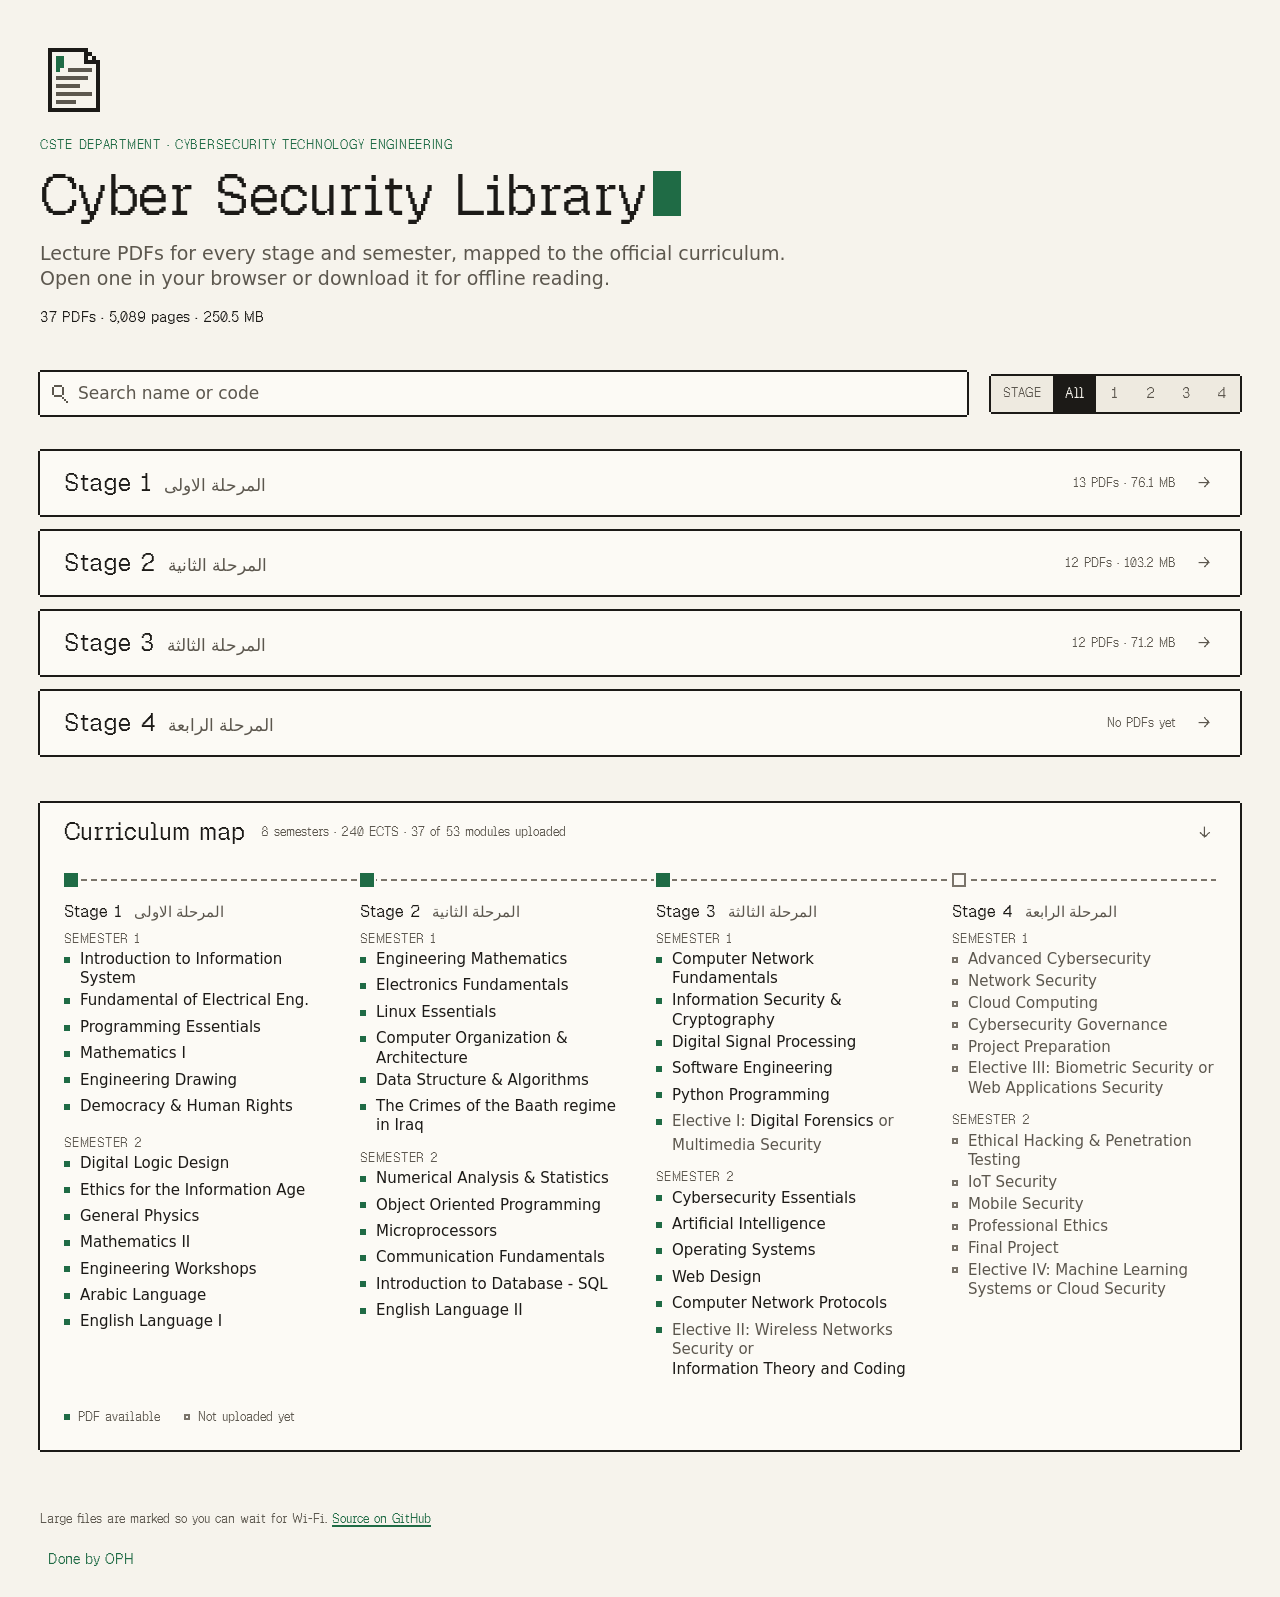
==== commit b71ef0b5: "Route map at the bottom, green accent, roaming credit - Curriculum map redrawn as a route: stage sta" ====
--- a/index.html
+++ b/index.html
@@ -16,7 +16,7 @@
       document.documentElement.classList.add("js");
     </script>
     <link rel="preload" href="fonts/GeistPixel-Square.woff2" as="font" type="font/woff2" crossorigin>
-    <link rel="stylesheet" href="styles.css?v=7430f81898">
+    <link rel="stylesheet" href="styles.css?v=22ea5c9e41">
     <link rel="icon" href="favicon.svg" type="image/svg+xml">
     <meta property="og:type" content="website">
     <meta property="og:site_name" content="CyberSec Library">
@@ -55,7 +55,7 @@
       ]
     }
     </script>
-    <script src="script.js?v=2b293cd9dc" defer></script>
+    <script src="script.js?v=0ee3b00215" defer></script>
   </head>
   <body>
     <a class="skip-link" href="#library">Skip to library</a>
@@ -76,126 +76,6 @@
           </ul>
         </nav>
       </section>
-
-      <div class="wrap map-wrap">
-      <details class="map" id="map" open>
-        <summary class="map-summary">
-          <h2 class="map-title" id="mapTitle">Curriculum map</h2>
-          <span class="map-sub">8 semesters · 240 ECTS · 37 of 53 modules have a PDF</span>
-          <span class="chev" aria-hidden="true"></span>
-        </summary>
-        <div class="map-body">
-          <p class="map-hint" aria-hidden="true">Swipe for stages 2–4 →</p>
-          <div class="map-grid" id="mapGrid" aria-label="Curriculum by stage">
-          <section class="map-stage" aria-labelledby="map-stage-1">
-            <h3 class="map-stage-title" id="map-stage-1">Stage 1 <span class="ar" lang="ar" dir="rtl">المرحلة الاولى</span></h3>
-            <div class="map-sem">
-              <h4 class="map-sem-title">Semester 1 <span class="map-sem-ects">30 ECTS</span></h4>
-              <ul class="map-list" role="list">
-                <li class="map-item" data-type="C"><a class="map-link" href="%D8%A7%D9%84%D9%85%D8%B1%D8%AD%D9%84%D8%A9%20%D8%A7%D9%84%D8%A7%D9%88%D9%84%D9%89/%D8%A7%D9%84%D9%83%D9%88%D8%B1%D8%B3%20%D8%A7%D9%84%D8%A7%D9%88%D9%84/Introduction%20to%20Information%20System.pdf" type="application/pdf" target="_blank" rel="noopener" aria-describedby="newTabHint"><code class="map-code">CSTE1101</code><span class="map-name">Introduction to Information System</span><span class="map-ects">6<span class="visually-hidden"> ECTS</span></span><span class="visually-hidden">, core</span></a></li>
-                <li class="map-item" data-type="C"><a class="map-link" href="%D8%A7%D9%84%D9%85%D8%B1%D8%AD%D9%84%D8%A9%20%D8%A7%D9%84%D8%A7%D9%88%D9%84%D9%89/%D8%A7%D9%84%D9%83%D9%88%D8%B1%D8%B3%20%D8%A7%D9%84%D8%A7%D9%88%D9%84/Fundamental%20of%20Electrical%20Eng%20.pdf" type="application/pdf" target="_blank" rel="noopener" aria-describedby="newTabHint"><code class="map-code">CSTE1102</code><span class="map-name">Fundamental of Electrical Eng.</span><span class="map-ects">6<span class="visually-hidden"> ECTS</span></span><span class="visually-hidden">, core</span></a></li>
-                <li class="map-item" data-type="C"><a class="map-link" href="%D8%A7%D9%84%D9%85%D8%B1%D8%AD%D9%84%D8%A9%20%D8%A7%D9%84%D8%A7%D9%88%D9%84%D9%89/%D8%A7%D9%84%D9%83%D9%88%D8%B1%D8%B3%20%D8%A7%D9%84%D8%A7%D9%88%D9%84/Programming%20Essentials.pdf" type="application/pdf" target="_blank" rel="noopener" aria-describedby="newTabHint"><code class="map-code">CSTE1103</code><span class="map-name">Programming Essentials</span><span class="map-ects">6<span class="visually-hidden"> ECTS</span></span><span class="visually-hidden">, core</span></a></li>
-                <li class="map-item" data-type="S"><a class="map-link" href="%D8%A7%D9%84%D9%85%D8%B1%D8%AD%D9%84%D8%A9%20%D8%A7%D9%84%D8%A7%D9%88%D9%84%D9%89/%D8%A7%D9%84%D9%83%D9%88%D8%B1%D8%B3%20%D8%A7%D9%84%D8%A7%D9%88%D9%84/Mathematics%201.pdf" type="application/pdf" target="_blank" rel="noopener" aria-describedby="newTabHint"><code class="map-code">CSTE1104</code><span class="map-name">Mathematics I</span><span class="map-ects">5<span class="visually-hidden"> ECTS</span></span><span class="visually-hidden">, support</span></a></li>
-                <li class="map-item" data-type="S"><a class="map-link" href="%D8%A7%D9%84%D9%85%D8%B1%D8%AD%D9%84%D8%A9%20%D8%A7%D9%84%D8%A7%D9%88%D9%84%D9%89/%D8%A7%D9%84%D9%83%D9%88%D8%B1%D8%B3%20%D8%A7%D9%84%D8%A7%D9%88%D9%84/Engineering%20Drawing.pdf" type="application/pdf" target="_blank" rel="noopener" aria-describedby="newTabHint"><code class="map-code">CSTE1105</code><span class="map-name">Engineering Drawing</span><span class="map-ects">5<span class="visually-hidden"> ECTS</span></span><span class="visually-hidden">, support</span></a></li>
-                <li class="map-item" data-type="B"><a class="map-link" href="%D8%A7%D9%84%D9%85%D8%B1%D8%AD%D9%84%D8%A9%20%D8%A7%D9%84%D8%A7%D9%88%D9%84%D9%89/%D8%A7%D9%84%D9%83%D9%88%D8%B1%D8%B3%20%D8%A7%D9%84%D8%A7%D9%88%D9%84/Democracy%20%26%20Human%20Rights.pdf" type="application/pdf" target="_blank" rel="noopener" aria-describedby="newTabHint"><code class="map-code">CSTE1106</code><span class="map-name">Democracy &amp; Human Rights</span><span class="map-ects">2<span class="visually-hidden"> ECTS</span></span><span class="visually-hidden">, basic</span></a></li>
-              </ul>
-            </div>
-            <div class="map-sem">
-              <h4 class="map-sem-title">Semester 2 <span class="map-sem-ects">30 ECTS</span></h4>
-              <ul class="map-list" role="list">
-                <li class="map-item" data-type="C"><a class="map-link" href="%D8%A7%D9%84%D9%85%D8%B1%D8%AD%D9%84%D8%A9%20%D8%A7%D9%84%D8%A7%D9%88%D9%84%D9%89/%D8%A7%D9%84%D9%83%D9%88%D8%B1%D8%B3%20%D8%A7%D9%84%D8%AB%D8%A7%D9%86%D9%8A/Digital%20Logic%20Design%20.pdf" type="application/pdf" target="_blank" rel="noopener" aria-describedby="newTabHint"><code class="map-code">CSTE1201</code><span class="map-name">Digital Logic Design</span><span class="map-ects">6<span class="visually-hidden"> ECTS</span></span><span class="visually-hidden">, core</span></a></li>
-                <li class="map-item" data-type="C"><a class="map-link" href="%D8%A7%D9%84%D9%85%D8%B1%D8%AD%D9%84%D8%A9%20%D8%A7%D9%84%D8%A7%D9%88%D9%84%D9%89/%D8%A7%D9%84%D9%83%D9%88%D8%B1%D8%B3%20%D8%A7%D9%84%D8%AB%D8%A7%D9%86%D9%8A/Ethics%20for%20the%20Information%20Age.pdf" type="application/pdf" target="_blank" rel="noopener" aria-describedby="newTabHint"><code class="map-code">CSTE1202</code><span class="map-name">Ethics for the Information Age</span><span class="map-ects">4<span class="visually-hidden"> ECTS</span></span><span class="visually-hidden">, core</span></a></li>
-                <li class="map-item" data-type="S"><a class="map-link" href="%D8%A7%D9%84%D9%85%D8%B1%D8%AD%D9%84%D8%A9%20%D8%A7%D9%84%D8%A7%D9%88%D9%84%D9%89/%D8%A7%D9%84%D9%83%D9%88%D8%B1%D8%B3%20%D8%A7%D9%84%D8%AB%D8%A7%D9%86%D9%8A/General%20Physics%20.pdf" type="application/pdf" target="_blank" rel="noopener" aria-describedby="newTabHint"><code class="map-code">CSTE1203</code><span class="map-name">General Physics</span><span class="map-ects">5<span class="visually-hidden"> ECTS</span></span><span class="visually-hidden">, support</span></a></li>
-                <li class="map-item" data-type="S"><a class="map-link" href="%D8%A7%D9%84%D9%85%D8%B1%D8%AD%D9%84%D8%A9%20%D8%A7%D9%84%D8%A7%D9%88%D9%84%D9%89/%D8%A7%D9%84%D9%83%D9%88%D8%B1%D8%B3%20%D8%A7%D9%84%D8%AB%D8%A7%D9%86%D9%8A/Mathematics%202.pdf" type="application/pdf" target="_blank" rel="noopener" aria-describedby="newTabHint"><code class="map-code">CSTE1204</code><span class="map-name">Mathematics II</span><span class="map-ects">6<span class="visually-hidden"> ECTS</span></span><span class="visually-hidden">, support</span></a></li>
-                <li class="map-item" data-type="S"><a class="map-link" href="%D8%A7%D9%84%D9%85%D8%B1%D8%AD%D9%84%D8%A9%20%D8%A7%D9%84%D8%A7%D9%88%D9%84%D9%89/%D8%A7%D9%84%D9%83%D9%88%D8%B1%D8%B3%20%D8%A7%D9%84%D8%AB%D8%A7%D9%86%D9%8A/Engineering%20Workshops.pdf" type="application/pdf" target="_blank" rel="noopener" aria-describedby="newTabHint"><code class="map-code">CSTE1205</code><span class="map-name">Engineering Workshops</span><span class="map-ects">5<span class="visually-hidden"> ECTS</span></span><span class="visually-hidden">, support</span></a></li>
-                <li class="map-item" data-type="B"><a class="map-link" href="%D8%A7%D9%84%D9%85%D8%B1%D8%AD%D9%84%D8%A9%20%D8%A7%D9%84%D8%A7%D9%88%D9%84%D9%89/%D8%A7%D9%84%D9%83%D9%88%D8%B1%D8%B3%20%D8%A7%D9%84%D8%AB%D8%A7%D9%86%D9%8A/Arabic%20Language%201.pdf" type="application/pdf" target="_blank" rel="noopener" aria-describedby="newTabHint"><code class="map-code">CSTE1206</code><span class="map-name">Arabic Language</span><span class="map-ects">2<span class="visually-hidden"> ECTS</span></span><span class="visually-hidden">, basic</span></a></li>
-                <li class="map-item" data-type="B"><a class="map-link" href="%D8%A7%D9%84%D9%85%D8%B1%D8%AD%D9%84%D8%A9%20%D8%A7%D9%84%D8%A7%D9%88%D9%84%D9%89/%D8%A7%D9%84%D9%83%D9%88%D8%B1%D8%B3%20%D8%A7%D9%84%D8%AB%D8%A7%D9%86%D9%8A/English%20Language%201.pdf" type="application/pdf" target="_blank" rel="noopener" aria-describedby="newTabHint"><code class="map-code">CSTE1207</code><span class="map-name">English Language I</span><span class="map-ects">2<span class="visually-hidden"> ECTS</span></span><span class="visually-hidden">, basic</span></a></li>
-              </ul>
-            </div>
-          </section>
-          <section class="map-stage" aria-labelledby="map-stage-2">
-            <h3 class="map-stage-title" id="map-stage-2">Stage 2 <span class="ar" lang="ar" dir="rtl">المرحلة الثانية</span></h3>
-            <div class="map-sem">
-              <h4 class="map-sem-title">Semester 1 <span class="map-sem-ects">30 ECTS</span></h4>
-              <ul class="map-list" role="list">
-                <li class="map-item" data-type="S"><a class="map-link" href="%D8%A7%D9%84%D9%85%D8%B1%D8%AD%D9%84%D8%A9%20%D8%A7%D9%84%D8%AB%D8%A7%D9%86%D9%8A%D8%A9/%D8%A7%D9%84%D9%83%D9%88%D8%B1%D8%B3%20%D8%A7%D9%84%D8%A7%D9%88%D9%84/Engineering%20Mathematics.pdf" type="application/pdf" target="_blank" rel="noopener" aria-describedby="newTabHint"><code class="map-code">CSTE2101</code><span class="map-name">Engineering Mathematics</span><span class="map-ects">6<span class="visually-hidden"> ECTS</span></span><span class="visually-hidden">, support</span></a></li>
-                <li class="map-item" data-type="S"><a class="map-link" href="%D8%A7%D9%84%D9%85%D8%B1%D8%AD%D9%84%D8%A9%20%D8%A7%D9%84%D8%AB%D8%A7%D9%86%D9%8A%D8%A9/%D8%A7%D9%84%D9%83%D9%88%D8%B1%D8%B3%20%D8%A7%D9%84%D8%A7%D9%88%D9%84/Electronics%20Fundamentals.pdf" type="application/pdf" target="_blank" rel="noopener" aria-describedby="newTabHint"><code class="map-code">CSTE2102</code><span class="map-name">Electronics Fundamentals</span><span class="map-ects">6<span class="visually-hidden"> ECTS</span></span><span class="visually-hidden">, support</span></a></li>
-                <li class="map-item" data-type="C"><a class="map-link" href="%D8%A7%D9%84%D9%85%D8%B1%D8%AD%D9%84%D8%A9%20%D8%A7%D9%84%D8%AB%D8%A7%D9%86%D9%8A%D8%A9/%D8%A7%D9%84%D9%83%D9%88%D8%B1%D8%B3%20%D8%A7%D9%84%D8%A7%D9%88%D9%84/Linux%20Essentials.pdf" type="application/pdf" target="_blank" rel="noopener" aria-describedby="newTabHint"><code class="map-code">CSTE2103</code><span class="map-name">Linux Essentials</span><span class="map-ects">5<span class="visually-hidden"> ECTS</span></span><span class="visually-hidden">, core</span></a></li>
-                <li class="map-item" data-type="C"><a class="map-link" href="%D8%A7%D9%84%D9%85%D8%B1%D8%AD%D9%84%D8%A9%20%D8%A7%D9%84%D8%AB%D8%A7%D9%86%D9%8A%D8%A9/%D8%A7%D9%84%D9%83%D9%88%D8%B1%D8%B3%20%D8%A7%D9%84%D8%A7%D9%88%D9%84/Computer%20Organization%20%26%20Architecture.pdf" type="application/pdf" target="_blank" rel="noopener" aria-describedby="newTabHint"><code class="map-code">CSTE2104</code><span class="map-name">Computer Organization &amp; Architecture</span><span class="map-ects">6<span class="visually-hidden"> ECTS</span></span><span class="visually-hidden">, core</span></a></li>
-                <li class="map-item" data-type="C"><a class="map-link" href="%D8%A7%D9%84%D9%85%D8%B1%D8%AD%D9%84%D8%A9%20%D8%A7%D9%84%D8%AB%D8%A7%D9%86%D9%8A%D8%A9/%D8%A7%D9%84%D9%83%D9%88%D8%B1%D8%B3%20%D8%A7%D9%84%D8%A7%D9%88%D9%84/Data%20Structure%20%26%20Algorithms.pdf" type="application/pdf" target="_blank" rel="noopener" aria-describedby="newTabHint"><code class="map-code">CSTE2105</code><span class="map-name">Data Structure &amp; Algorithms</span><span class="map-ects">5<span class="visually-hidden"> ECTS</span></span><span class="visually-hidden">, core</span></a></li>
-                <li class="map-item" data-type="B"><a class="map-link" href="%D8%A7%D9%84%D9%85%D8%B1%D8%AD%D9%84%D8%A9%20%D8%A7%D9%84%D8%AB%D8%A7%D9%86%D9%8A%D8%A9/%D8%A7%D9%84%D9%83%D9%88%D8%B1%D8%B3%20%D8%A7%D9%84%D8%A7%D9%88%D9%84/The%20Crimes%20of%20the%20Baath%20regime%20in%20Iraq.pdf" type="application/pdf" target="_blank" rel="noopener" aria-describedby="newTabHint"><code class="map-code">CSTE2106</code><span class="map-name">The Crimes of the Baath regime in Iraq</span><span class="map-ects">2<span class="visually-hidden"> ECTS</span></span><span class="visually-hidden">, basic</span></a></li>
-              </ul>
-            </div>
-            <div class="map-sem">
-              <h4 class="map-sem-title">Semester 2 <span class="map-sem-ects">30 ECTS</span></h4>
-              <ul class="map-list" role="list">
-                <li class="map-item" data-type="S"><a class="map-link" href="%D8%A7%D9%84%D9%85%D8%B1%D8%AD%D9%84%D8%A9%20%D8%A7%D9%84%D8%AB%D8%A7%D9%86%D9%8A%D8%A9/%D8%A7%D9%84%D9%83%D9%88%D8%B1%D8%B3%20%D8%A7%D9%84%D8%AB%D8%A7%D9%86%D9%8A/Numerical%20Analysis%20%26%20Statistics.pdf" type="application/pdf" target="_blank" rel="noopener" aria-describedby="newTabHint"><code class="map-code">CSTE2201</code><span class="map-name">Numerical Analysis &amp; Statistics</span><span class="map-ects">5<span class="visually-hidden"> ECTS</span></span><span class="visually-hidden">, support</span></a></li>
-                <li class="map-item" data-type="C"><a class="map-link" href="%D8%A7%D9%84%D9%85%D8%B1%D8%AD%D9%84%D8%A9%20%D8%A7%D9%84%D8%AB%D8%A7%D9%86%D9%8A%D8%A9/%D8%A7%D9%84%D9%83%D9%88%D8%B1%D8%B3%20%D8%A7%D9%84%D8%AB%D8%A7%D9%86%D9%8A/Object%20Oriented%20Programming.pdf" type="application/pdf" target="_blank" rel="noopener" aria-describedby="newTabHint"><code class="map-code">CSTE2202</code><span class="map-name">Object Oriented Programming</span><span class="map-ects">6<span class="visually-hidden"> ECTS</span></span><span class="visually-hidden">, core</span></a></li>
-                <li class="map-item" data-type="C"><a class="map-link" href="%D8%A7%D9%84%D9%85%D8%B1%D8%AD%D9%84%D8%A9%20%D8%A7%D9%84%D8%AB%D8%A7%D9%86%D9%8A%D8%A9/%D8%A7%D9%84%D9%83%D9%88%D8%B1%D8%B3%20%D8%A7%D9%84%D8%AB%D8%A7%D9%86%D9%8A/Microprocessors.pdf" type="application/pdf" target="_blank" rel="noopener" aria-describedby="newTabHint"><code class="map-code">CSTE2203</code><span class="map-name">Microprocessors</span><span class="map-ects">6<span class="visually-hidden"> ECTS</span></span><span class="visually-hidden">, core</span></a></li>
-                <li class="map-item" data-type="C"><a class="map-link" href="%D8%A7%D9%84%D9%85%D8%B1%D8%AD%D9%84%D8%A9%20%D8%A7%D9%84%D8%AB%D8%A7%D9%86%D9%8A%D8%A9/%D8%A7%D9%84%D9%83%D9%88%D8%B1%D8%B3%20%D8%A7%D9%84%D8%AB%D8%A7%D9%86%D9%8A/Communication%20Fundamentals.pdf" type="application/pdf" target="_blank" rel="noopener" aria-describedby="newTabHint"><code class="map-code">CSTE2204</code><span class="map-name">Communication Fundamentals</span><span class="map-ects">6<span class="visually-hidden"> ECTS</span></span><span class="visually-hidden">, core</span></a></li>
-                <li class="map-item" data-type="C"><a class="map-link" href="%D8%A7%D9%84%D9%85%D8%B1%D8%AD%D9%84%D8%A9%20%D8%A7%D9%84%D8%AB%D8%A7%D9%86%D9%8A%D8%A9/%D8%A7%D9%84%D9%83%D9%88%D8%B1%D8%B3%20%D8%A7%D9%84%D8%AB%D8%A7%D9%86%D9%8A/Introduction%20to%20Database%20-SQL.pdf" type="application/pdf" target="_blank" rel="noopener" aria-describedby="newTabHint"><code class="map-code">CSTE2205</code><span class="map-name">Introduction to Database - SQL</span><span class="map-ects">5<span class="visually-hidden"> ECTS</span></span><span class="visually-hidden">, core</span></a></li>
-                <li class="map-item" data-type="B"><a class="map-link" href="%D8%A7%D9%84%D9%85%D8%B1%D8%AD%D9%84%D8%A9%20%D8%A7%D9%84%D8%AB%D8%A7%D9%86%D9%8A%D8%A9/%D8%A7%D9%84%D9%83%D9%88%D8%B1%D8%B3%20%D8%A7%D9%84%D8%AB%D8%A7%D9%86%D9%8A/English%20Language%202.pdf" type="application/pdf" target="_blank" rel="noopener" aria-describedby="newTabHint"><code class="map-code">CSTE2206</code><span class="map-name">English Language II</span><span class="map-ects">2<span class="visually-hidden"> ECTS</span></span><span class="visually-hidden">, basic</span></a></li>
-              </ul>
-            </div>
-          </section>
-          <section class="map-stage" aria-labelledby="map-stage-3">
-            <h3 class="map-stage-title" id="map-stage-3">Stage 3 <span class="ar" lang="ar" dir="rtl">المرحلة الثالثة</span></h3>
-            <div class="map-sem">
-              <h4 class="map-sem-title">Semester 1 <span class="map-sem-ects">30 ECTS</span></h4>
-              <ul class="map-list" role="list">
-                <li class="map-item" data-type="C"><a class="map-link" href="%D8%A7%D9%84%D9%85%D8%B1%D8%AD%D9%84%D8%A9%20%D8%A7%D9%84%D8%AB%D8%A7%D9%84%D8%AB%D8%A9/%D8%A7%D9%84%D9%83%D9%88%D8%B1%D8%B3%20%D8%A7%D9%84%D8%A7%D9%88%D9%84/Computer%20Networks.pdf" type="application/pdf" target="_blank" rel="noopener" aria-describedby="newTabHint"><code class="map-code">CSTE3101</code><span class="map-name">Computer Network Fundamentals</span><span class="map-ects">5<span class="visually-hidden"> ECTS</span></span><span class="visually-hidden">, core</span></a></li>
-                <li class="map-item" data-type="C"><a class="map-link" href="%D8%A7%D9%84%D9%85%D8%B1%D8%AD%D9%84%D8%A9%20%D8%A7%D9%84%D8%AB%D8%A7%D9%84%D8%AB%D8%A9/%D8%A7%D9%84%D9%83%D9%88%D8%B1%D8%B3%20%D8%A7%D9%84%D8%A7%D9%88%D9%84/Information%20Security%20and%20Cryptography.pdf" type="application/pdf" target="_blank" rel="noopener" aria-describedby="newTabHint"><code class="map-code">CSTE3102</code><span class="map-name">Information Security &amp; Cryptography</span><span class="map-ects">5<span class="visually-hidden"> ECTS</span></span><span class="visually-hidden">, core</span></a></li>
-                <li class="map-item" data-type="C"><a class="map-link" href="%D8%A7%D9%84%D9%85%D8%B1%D8%AD%D9%84%D8%A9%20%D8%A7%D9%84%D8%AB%D8%A7%D9%84%D8%AB%D8%A9/%D8%A7%D9%84%D9%83%D9%88%D8%B1%D8%B3%20%D8%A7%D9%84%D8%A7%D9%88%D9%84/Digital%20Signal%20Processing.pdf" type="application/pdf" target="_blank" rel="noopener" aria-describedby="newTabHint"><code class="map-code">CSTE3103</code><span class="map-name">Digital Signal Processing</span><span class="map-ects">5<span class="visually-hidden"> ECTS</span></span><span class="visually-hidden">, core</span></a></li>
-                <li class="map-item" data-type="C"><a class="map-link" href="%D8%A7%D9%84%D9%85%D8%B1%D8%AD%D9%84%D8%A9%20%D8%A7%D9%84%D8%AB%D8%A7%D9%84%D8%AB%D8%A9/%D8%A7%D9%84%D9%83%D9%88%D8%B1%D8%B3%20%D8%A7%D9%84%D8%A7%D9%88%D9%84/Software%20Engineering.pdf" type="application/pdf" target="_blank" rel="noopener" aria-describedby="newTabHint"><code class="map-code">CSTE3104</code><span class="map-name">Software Engineering</span><span class="map-ects">5<span class="visually-hidden"> ECTS</span></span><span class="visually-hidden">, core</span></a></li>
-                <li class="map-item" data-type="C"><a class="map-link" href="%D8%A7%D9%84%D9%85%D8%B1%D8%AD%D9%84%D8%A9%20%D8%A7%D9%84%D8%AB%D8%A7%D9%84%D8%AB%D8%A9/%D8%A7%D9%84%D9%83%D9%88%D8%B1%D8%B3%20%D8%A7%D9%84%D8%A7%D9%88%D9%84/Python.pdf" type="application/pdf" target="_blank" rel="noopener" aria-describedby="newTabHint"><code class="map-code">CSTE3105</code><span class="map-name">Python Programming</span><span class="map-ects">5<span class="visually-hidden"> ECTS</span></span><span class="visually-hidden">, core</span></a></li>
-                <li class="map-item map-item--group" data-type="E"><span class="map-link is-group"><code class="map-code">CSTE31XX</code><span class="map-name">Elective I <span class="muted">· choose one</span></span><span class="map-ects">5<span class="visually-hidden"> ECTS</span></span></span><ul class="map-options" role="list"><li class="map-item" data-type="E"><a class="map-link" href="%D8%A7%D9%84%D9%85%D8%B1%D8%AD%D9%84%D8%A9%20%D8%A7%D9%84%D8%AB%D8%A7%D9%84%D8%AB%D8%A9/%D8%A7%D9%84%D9%83%D9%88%D8%B1%D8%B3%20%D8%A7%D9%84%D8%A7%D9%88%D9%84/Digital%20Forensics.pdf" type="application/pdf" target="_blank" rel="noopener" aria-describedby="newTabHint"><code class="map-code">CSTE3106</code><span class="map-name">Digital Forensics</span><span class="visually-hidden">, elective</span></a></li><li class="map-item" data-type="E"><span class="map-link is-missing"><code class="map-code">CSTE3107</code><span class="map-name">Multimedia Security</span><span class="visually-hidden">, elective, no PDF yet</span></span></li></ul></li>
-              </ul>
-            </div>
-            <div class="map-sem">
-              <h4 class="map-sem-title">Semester 2 <span class="map-sem-ects">30 ECTS</span></h4>
-              <ul class="map-list" role="list">
-                <li class="map-item" data-type="C"><a class="map-link" href="%D8%A7%D9%84%D9%85%D8%B1%D8%AD%D9%84%D8%A9%20%D8%A7%D9%84%D8%AB%D8%A7%D9%84%D8%AB%D8%A9/%D8%A7%D9%84%D9%83%D9%88%D8%B1%D8%B3%20%D8%A7%D9%84%D8%AB%D8%A7%D9%86%D9%8A/CyberSecurity%20Essentials.pdf" type="application/pdf" target="_blank" rel="noopener" aria-describedby="newTabHint"><code class="map-code">CSTE3201</code><span class="map-name">Cybersecurity Essentials</span><span class="map-ects">5<span class="visually-hidden"> ECTS</span></span><span class="visually-hidden">, core</span></a></li>
-                <li class="map-item" data-type="C"><a class="map-link" href="%D8%A7%D9%84%D9%85%D8%B1%D8%AD%D9%84%D8%A9%20%D8%A7%D9%84%D8%AB%D8%A7%D9%84%D8%AB%D8%A9/%D8%A7%D9%84%D9%83%D9%88%D8%B1%D8%B3%20%D8%A7%D9%84%D8%AB%D8%A7%D9%86%D9%8A/Artificial%20Intelligence.pdf" type="application/pdf" target="_blank" rel="noopener" aria-describedby="newTabHint"><code class="map-code">CSTE3202</code><span class="map-name">Artificial Intelligence</span><span class="map-ects">5<span class="visually-hidden"> ECTS</span></span><span class="visually-hidden">, core</span></a></li>
-                <li class="map-item" data-type="C"><a class="map-link" href="%D8%A7%D9%84%D9%85%D8%B1%D8%AD%D9%84%D8%A9%20%D8%A7%D9%84%D8%AB%D8%A7%D9%84%D8%AB%D8%A9/%D8%A7%D9%84%D9%83%D9%88%D8%B1%D8%B3%20%D8%A7%D9%84%D8%AB%D8%A7%D9%86%D9%8A/Operating%20System.pdf" type="application/pdf" target="_blank" rel="noopener" aria-describedby="newTabHint"><code class="map-code">CSTE3203</code><span class="map-name">Operating Systems</span><span class="map-ects">5<span class="visually-hidden"> ECTS</span></span><span class="visually-hidden">, core</span></a></li>
-                <li class="map-item" data-type="C"><a class="map-link" href="%D8%A7%D9%84%D9%85%D8%B1%D8%AD%D9%84%D8%A9%20%D8%A7%D9%84%D8%AB%D8%A7%D9%84%D8%AB%D8%A9/%D8%A7%D9%84%D9%83%D9%88%D8%B1%D8%B3%20%D8%A7%D9%84%D8%AB%D8%A7%D9%86%D9%8A/Web%20Design.pdf" type="application/pdf" target="_blank" rel="noopener" aria-describedby="newTabHint"><code class="map-code">CSTE3204</code><span class="map-name">Web Design</span><span class="map-ects">5<span class="visually-hidden"> ECTS</span></span><span class="visually-hidden">, core</span></a></li>
-                <li class="map-item" data-type="C"><a class="map-link" href="%D8%A7%D9%84%D9%85%D8%B1%D8%AD%D9%84%D8%A9%20%D8%A7%D9%84%D8%AB%D8%A7%D9%84%D8%AB%D8%A9/%D8%A7%D9%84%D9%83%D9%88%D8%B1%D8%B3%20%D8%A7%D9%84%D8%AB%D8%A7%D9%86%D9%8A/Network%20Protocols.pdf" type="application/pdf" target="_blank" rel="noopener" aria-describedby="newTabHint"><code class="map-code">CSTE3205</code><span class="map-name">Computer Network Protocols</span><span class="map-ects">5<span class="visually-hidden"> ECTS</span></span><span class="visually-hidden">, core</span></a></li>
-                <li class="map-item map-item--group" data-type="E"><span class="map-link is-group"><code class="map-code">CSTE32XX</code><span class="map-name">Elective II <span class="muted">· choose one</span></span><span class="map-ects">5<span class="visually-hidden"> ECTS</span></span></span><ul class="map-options" role="list"><li class="map-item" data-type="E"><span class="map-link is-missing"><code class="map-code">CSTE3206</code><span class="map-name">Wireless Networks Security</span><span class="visually-hidden">, elective, no PDF yet</span></span></li><li class="map-item" data-type="E"><a class="map-link" href="%D8%A7%D9%84%D9%85%D8%B1%D8%AD%D9%84%D8%A9%20%D8%A7%D9%84%D8%AB%D8%A7%D9%84%D8%AB%D8%A9/%D8%A7%D9%84%D9%83%D9%88%D8%B1%D8%B3%20%D8%A7%D9%84%D8%AB%D8%A7%D9%86%D9%8A/Information%20theory%20and%20coding.pdf" type="application/pdf" target="_blank" rel="noopener" aria-describedby="newTabHint"><code class="map-code">CSTE3207</code><span class="map-name">Information Theory and Coding</span><span class="visually-hidden">, elective</span></a></li></ul></li>
-              </ul>
-            </div>
-          </section>
-          <section class="map-stage" aria-labelledby="map-stage-4">
-            <h3 class="map-stage-title" id="map-stage-4">Stage 4 <span class="ar" lang="ar" dir="rtl">المرحلة الرابعة</span></h3>
-            <div class="map-sem">
-              <h4 class="map-sem-title">Semester 1 <span class="map-sem-ects">30 ECTS</span></h4>
-              <ul class="map-list" role="list">
-                <li class="map-item" data-type="C"><span class="map-link is-missing"><code class="map-code">CSTE4101</code><span class="map-name">Advanced Cybersecurity</span><span class="map-ects">6<span class="visually-hidden"> ECTS</span></span><span class="visually-hidden">, core, no PDF yet</span></span></li>
-                <li class="map-item" data-type="C"><span class="map-link is-missing"><code class="map-code">CSTE4102</code><span class="map-name">Network Security</span><span class="map-ects">6<span class="visually-hidden"> ECTS</span></span><span class="visually-hidden">, core, no PDF yet</span></span></li>
-                <li class="map-item" data-type="C"><span class="map-link is-missing"><code class="map-code">CSTE4103</code><span class="map-name">Cloud Computing</span><span class="map-ects">6<span class="visually-hidden"> ECTS</span></span><span class="visually-hidden">, core, no PDF yet</span></span></li>
-                <li class="map-item" data-type="C"><span class="map-link is-missing"><code class="map-code">CSTE4104</code><span class="map-name">Cybersecurity Governance</span><span class="map-ects">5<span class="visually-hidden"> ECTS</span></span><span class="visually-hidden">, core, no PDF yet</span></span></li>
-                <li class="map-item" data-type="S"><span class="map-link is-missing"><code class="map-code">CSTE4105</code><span class="map-name">Project Preparation</span><span class="map-ects">2<span class="visually-hidden"> ECTS</span></span><span class="visually-hidden">, support, no PDF yet</span></span></li>
-                <li class="map-item map-item--group" data-type="E"><span class="map-link is-group"><code class="map-code">CSTE41XX</code><span class="map-name">Elective III <span class="muted">· choose one</span></span><span class="map-ects">5<span class="visually-hidden"> ECTS</span></span></span><ul class="map-options" role="list"><li class="map-item" data-type="E"><span class="map-link is-missing"><code class="map-code">CSTE4106</code><span class="map-name">Biometric Security</span><span class="visually-hidden">, elective, no PDF yet</span></span></li><li class="map-item" data-type="E"><span class="map-link is-missing"><code class="map-code">CSTE4107</code><span class="map-name">Web Applications Security</span><span class="visually-hidden">, elective, no PDF yet</span></span></li></ul></li>
-              </ul>
-            </div>
-            <div class="map-sem">
-              <h4 class="map-sem-title">Semester 2 <span class="map-sem-ects">30 ECTS</span></h4>
-              <ul class="map-list" role="list">
-                <li class="map-item" data-type="C"><span class="map-link is-missing"><code class="map-code">CSTE4201</code><span class="map-name">Ethical Hacking &amp; Penetration Testing</span><span class="map-ects">6<span class="visually-hidden"> ECTS</span></span><span class="visually-hidden">, core, no PDF yet</span></span></li>
-                <li class="map-item" data-type="C"><span class="map-link is-missing"><code class="map-code">CSTE4202</code><span class="map-name">IoT Security</span><span class="map-ects">6<span class="visually-hidden"> ECTS</span></span><span class="visually-hidden">, core, no PDF yet</span></span></li>
-                <li class="map-item" data-type="C"><span class="map-link is-missing"><code class="map-code">CSTE4203</code><span class="map-name">Mobile Security</span><span class="map-ects">5<span class="visually-hidden"> ECTS</span></span><span class="visually-hidden">, core, no PDF yet</span></span></li>
-                <li class="map-item" data-type="B"><span class="map-link is-missing"><code class="map-code">CSTE4204</code><span class="map-name">Professional Ethics</span><span class="map-ects">3<span class="visually-hidden"> ECTS</span></span><span class="visually-hidden">, basic, no PDF yet</span></span></li>
-                <li class="map-item" data-type="C"><span class="map-link is-missing"><code class="map-code">CSTE4205</code><span class="map-name">Final Project</span><span class="map-ects">5<span class="visually-hidden"> ECTS</span></span><span class="visually-hidden">, core, no PDF yet</span></span></li>
-                <li class="map-item map-item--group" data-type="E"><span class="map-link is-group"><code class="map-code">CSTE42XX</code><span class="map-name">Elective IV <span class="muted">· choose one</span></span><span class="map-ects">5<span class="visually-hidden"> ECTS</span></span></span><ul class="map-options" role="list"><li class="map-item" data-type="E"><span class="map-link is-missing"><code class="map-code">CSTE4206</code><span class="map-name">Machine Learning Systems</span><span class="visually-hidden">, elective, no PDF yet</span></span></li><li class="map-item" data-type="E"><span class="map-link is-missing"><code class="map-code">CSTE4207</code><span class="map-name">Cloud Security</span><span class="visually-hidden">, elective, no PDF yet</span></span></li></ul></li>
-              </ul>
-            </div>
-          </section>
-          </div>
-          <div class="map-foot">
-            <ul class="legend" role="list"><li><span class="map-type" data-type="C" aria-hidden="true"></span>Core</li><li><span class="map-type" data-type="S" aria-hidden="true"></span>Support</li><li><span class="map-type" data-type="B" aria-hidden="true"></span>Basic</li><li><span class="map-type" data-type="E" aria-hidden="true"></span>Elective</li><li><span class="legend-pdf" aria-hidden="true"></span>Links to PDF</li><li><span class="legend-missing" aria-hidden="true"></span>Not uploaded yet</li></ul>
-            <p class="map-source">From the official <a href="curriculum.pdf" type="application/pdf">Program Curriculum (2023 - 2024), Revision 3.1</a> (PDF), Middle Technical University. Students also complete 4 weeks of summer internship to fulfil the degree requirements.</p>
-          </div>
-        </div>
-      </details>
-      </div>
 
       <form class="controls" id="controls" role="search" aria-label="Search and filter the library">
         <div class="wrap controls-inner">
@@ -1070,11 +950,137 @@
           <p>Try a shorter word or a module code, or <button class="link-button" type="button" id="emptyReset">clear the search</button>.</p>
         </div>
       </div>
+
+      <div class="wrap map-wrap">
+      <details class="map" id="map" open>
+        <summary class="map-summary">
+          <h2 class="map-title" id="mapTitle">Curriculum map</h2>
+          <span class="map-sub">8 semesters · 240 ECTS · 37 of 53 modules uploaded</span>
+          <span class="chev" aria-hidden="true"></span>
+        </summary>
+        <div class="map-body">
+          <ol class="map-route" role="list">
+          <li class="map-station">
+            <h3 class="map-station-title"><span class="map-node" aria-hidden="true"></span>Stage 1 <span class="ar" lang="ar" dir="rtl">المرحلة الاولى</span></h3>
+            <ol class="map-stops" role="list">
+              <li class="map-stop">
+                <h4 class="map-stop-title">Semester 1</h4>
+                <ul class="map-list" role="list">
+                  <li><a class="map-link" href="%D8%A7%D9%84%D9%85%D8%B1%D8%AD%D9%84%D8%A9%20%D8%A7%D9%84%D8%A7%D9%88%D9%84%D9%89/%D8%A7%D9%84%D9%83%D9%88%D8%B1%D8%B3%20%D8%A7%D9%84%D8%A7%D9%88%D9%84/Introduction%20to%20Information%20System.pdf" type="application/pdf" target="_blank" rel="noopener" aria-describedby="newTabHint">Introduction to Information System</a></li>
+                  <li><a class="map-link" href="%D8%A7%D9%84%D9%85%D8%B1%D8%AD%D9%84%D8%A9%20%D8%A7%D9%84%D8%A7%D9%88%D9%84%D9%89/%D8%A7%D9%84%D9%83%D9%88%D8%B1%D8%B3%20%D8%A7%D9%84%D8%A7%D9%88%D9%84/Fundamental%20of%20Electrical%20Eng%20.pdf" type="application/pdf" target="_blank" rel="noopener" aria-describedby="newTabHint">Fundamental of Electrical Eng.</a></li>
+                  <li><a class="map-link" href="%D8%A7%D9%84%D9%85%D8%B1%D8%AD%D9%84%D8%A9%20%D8%A7%D9%84%D8%A7%D9%88%D9%84%D9%89/%D8%A7%D9%84%D9%83%D9%88%D8%B1%D8%B3%20%D8%A7%D9%84%D8%A7%D9%88%D9%84/Programming%20Essentials.pdf" type="application/pdf" target="_blank" rel="noopener" aria-describedby="newTabHint">Programming Essentials</a></li>
+                  <li><a class="map-link" href="%D8%A7%D9%84%D9%85%D8%B1%D8%AD%D9%84%D8%A9%20%D8%A7%D9%84%D8%A7%D9%88%D9%84%D9%89/%D8%A7%D9%84%D9%83%D9%88%D8%B1%D8%B3%20%D8%A7%D9%84%D8%A7%D9%88%D9%84/Mathematics%201.pdf" type="application/pdf" target="_blank" rel="noopener" aria-describedby="newTabHint">Mathematics I</a></li>
+                  <li><a class="map-link" href="%D8%A7%D9%84%D9%85%D8%B1%D8%AD%D9%84%D8%A9%20%D8%A7%D9%84%D8%A7%D9%88%D9%84%D9%89/%D8%A7%D9%84%D9%83%D9%88%D8%B1%D8%B3%20%D8%A7%D9%84%D8%A7%D9%88%D9%84/Engineering%20Drawing.pdf" type="application/pdf" target="_blank" rel="noopener" aria-describedby="newTabHint">Engineering Drawing</a></li>
+                  <li><a class="map-link" href="%D8%A7%D9%84%D9%85%D8%B1%D8%AD%D9%84%D8%A9%20%D8%A7%D9%84%D8%A7%D9%88%D9%84%D9%89/%D8%A7%D9%84%D9%83%D9%88%D8%B1%D8%B3%20%D8%A7%D9%84%D8%A7%D9%88%D9%84/Democracy%20%26%20Human%20Rights.pdf" type="application/pdf" target="_blank" rel="noopener" aria-describedby="newTabHint">Democracy &amp; Human Rights</a></li>
+                </ul>
+              </li>
+              <li class="map-stop">
+                <h4 class="map-stop-title">Semester 2</h4>
+                <ul class="map-list" role="list">
+                  <li><a class="map-link" href="%D8%A7%D9%84%D9%85%D8%B1%D8%AD%D9%84%D8%A9%20%D8%A7%D9%84%D8%A7%D9%88%D9%84%D9%89/%D8%A7%D9%84%D9%83%D9%88%D8%B1%D8%B3%20%D8%A7%D9%84%D8%AB%D8%A7%D9%86%D9%8A/Digital%20Logic%20Design%20.pdf" type="application/pdf" target="_blank" rel="noopener" aria-describedby="newTabHint">Digital Logic Design</a></li>
+                  <li><a class="map-link" href="%D8%A7%D9%84%D9%85%D8%B1%D8%AD%D9%84%D8%A9%20%D8%A7%D9%84%D8%A7%D9%88%D9%84%D9%89/%D8%A7%D9%84%D9%83%D9%88%D8%B1%D8%B3%20%D8%A7%D9%84%D8%AB%D8%A7%D9%86%D9%8A/Ethics%20for%20the%20Information%20Age.pdf" type="application/pdf" target="_blank" rel="noopener" aria-describedby="newTabHint">Ethics for the Information Age</a></li>
+                  <li><a class="map-link" href="%D8%A7%D9%84%D9%85%D8%B1%D8%AD%D9%84%D8%A9%20%D8%A7%D9%84%D8%A7%D9%88%D9%84%D9%89/%D8%A7%D9%84%D9%83%D9%88%D8%B1%D8%B3%20%D8%A7%D9%84%D8%AB%D8%A7%D9%86%D9%8A/General%20Physics%20.pdf" type="application/pdf" target="_blank" rel="noopener" aria-describedby="newTabHint">General Physics</a></li>
+                  <li><a class="map-link" href="%D8%A7%D9%84%D9%85%D8%B1%D8%AD%D9%84%D8%A9%20%D8%A7%D9%84%D8%A7%D9%88%D9%84%D9%89/%D8%A7%D9%84%D9%83%D9%88%D8%B1%D8%B3%20%D8%A7%D9%84%D8%AB%D8%A7%D9%86%D9%8A/Mathematics%202.pdf" type="application/pdf" target="_blank" rel="noopener" aria-describedby="newTabHint">Mathematics II</a></li>
+                  <li><a class="map-link" href="%D8%A7%D9%84%D9%85%D8%B1%D8%AD%D9%84%D8%A9%20%D8%A7%D9%84%D8%A7%D9%88%D9%84%D9%89/%D8%A7%D9%84%D9%83%D9%88%D8%B1%D8%B3%20%D8%A7%D9%84%D8%AB%D8%A7%D9%86%D9%8A/Engineering%20Workshops.pdf" type="application/pdf" target="_blank" rel="noopener" aria-describedby="newTabHint">Engineering Workshops</a></li>
+                  <li><a class="map-link" href="%D8%A7%D9%84%D9%85%D8%B1%D8%AD%D9%84%D8%A9%20%D8%A7%D9%84%D8%A7%D9%88%D9%84%D9%89/%D8%A7%D9%84%D9%83%D9%88%D8%B1%D8%B3%20%D8%A7%D9%84%D8%AB%D8%A7%D9%86%D9%8A/Arabic%20Language%201.pdf" type="application/pdf" target="_blank" rel="noopener" aria-describedby="newTabHint">Arabic Language</a></li>
+                  <li><a class="map-link" href="%D8%A7%D9%84%D9%85%D8%B1%D8%AD%D9%84%D8%A9%20%D8%A7%D9%84%D8%A7%D9%88%D9%84%D9%89/%D8%A7%D9%84%D9%83%D9%88%D8%B1%D8%B3%20%D8%A7%D9%84%D8%AB%D8%A7%D9%86%D9%8A/English%20Language%201.pdf" type="application/pdf" target="_blank" rel="noopener" aria-describedby="newTabHint">English Language I</a></li>
+                </ul>
+              </li>
+            </ol>
+          </li>
+          <li class="map-station">
+            <h3 class="map-station-title"><span class="map-node" aria-hidden="true"></span>Stage 2 <span class="ar" lang="ar" dir="rtl">المرحلة الثانية</span></h3>
+            <ol class="map-stops" role="list">
+              <li class="map-stop">
+                <h4 class="map-stop-title">Semester 1</h4>
+                <ul class="map-list" role="list">
+                  <li><a class="map-link" href="%D8%A7%D9%84%D9%85%D8%B1%D8%AD%D9%84%D8%A9%20%D8%A7%D9%84%D8%AB%D8%A7%D9%86%D9%8A%D8%A9/%D8%A7%D9%84%D9%83%D9%88%D8%B1%D8%B3%20%D8%A7%D9%84%D8%A7%D9%88%D9%84/Engineering%20Mathematics.pdf" type="application/pdf" target="_blank" rel="noopener" aria-describedby="newTabHint">Engineering Mathematics</a></li>
+                  <li><a class="map-link" href="%D8%A7%D9%84%D9%85%D8%B1%D8%AD%D9%84%D8%A9%20%D8%A7%D9%84%D8%AB%D8%A7%D9%86%D9%8A%D8%A9/%D8%A7%D9%84%D9%83%D9%88%D8%B1%D8%B3%20%D8%A7%D9%84%D8%A7%D9%88%D9%84/Electronics%20Fundamentals.pdf" type="application/pdf" target="_blank" rel="noopener" aria-describedby="newTabHint">Electronics Fundamentals</a></li>
+                  <li><a class="map-link" href="%D8%A7%D9%84%D9%85%D8%B1%D8%AD%D9%84%D8%A9%20%D8%A7%D9%84%D8%AB%D8%A7%D9%86%D9%8A%D8%A9/%D8%A7%D9%84%D9%83%D9%88%D8%B1%D8%B3%20%D8%A7%D9%84%D8%A7%D9%88%D9%84/Linux%20Essentials.pdf" type="application/pdf" target="_blank" rel="noopener" aria-describedby="newTabHint">Linux Essentials</a></li>
+                  <li><a class="map-link" href="%D8%A7%D9%84%D9%85%D8%B1%D8%AD%D9%84%D8%A9%20%D8%A7%D9%84%D8%AB%D8%A7%D9%86%D9%8A%D8%A9/%D8%A7%D9%84%D9%83%D9%88%D8%B1%D8%B3%20%D8%A7%D9%84%D8%A7%D9%88%D9%84/Computer%20Organization%20%26%20Architecture.pdf" type="application/pdf" target="_blank" rel="noopener" aria-describedby="newTabHint">Computer Organization &amp; Architecture</a></li>
+                  <li><a class="map-link" href="%D8%A7%D9%84%D9%85%D8%B1%D8%AD%D9%84%D8%A9%20%D8%A7%D9%84%D8%AB%D8%A7%D9%86%D9%8A%D8%A9/%D8%A7%D9%84%D9%83%D9%88%D8%B1%D8%B3%20%D8%A7%D9%84%D8%A7%D9%88%D9%84/Data%20Structure%20%26%20Algorithms.pdf" type="application/pdf" target="_blank" rel="noopener" aria-describedby="newTabHint">Data Structure &amp; Algorithms</a></li>
+                  <li><a class="map-link" href="%D8%A7%D9%84%D9%85%D8%B1%D8%AD%D9%84%D8%A9%20%D8%A7%D9%84%D8%AB%D8%A7%D9%86%D9%8A%D8%A9/%D8%A7%D9%84%D9%83%D9%88%D8%B1%D8%B3%20%D8%A7%D9%84%D8%A7%D9%88%D9%84/The%20Crimes%20of%20the%20Baath%20regime%20in%20Iraq.pdf" type="application/pdf" target="_blank" rel="noopener" aria-describedby="newTabHint">The Crimes of the Baath regime in Iraq</a></li>
+                </ul>
+              </li>
+              <li class="map-stop">
+                <h4 class="map-stop-title">Semester 2</h4>
+                <ul class="map-list" role="list">
+                  <li><a class="map-link" href="%D8%A7%D9%84%D9%85%D8%B1%D8%AD%D9%84%D8%A9%20%D8%A7%D9%84%D8%AB%D8%A7%D9%86%D9%8A%D8%A9/%D8%A7%D9%84%D9%83%D9%88%D8%B1%D8%B3%20%D8%A7%D9%84%D8%AB%D8%A7%D9%86%D9%8A/Numerical%20Analysis%20%26%20Statistics.pdf" type="application/pdf" target="_blank" rel="noopener" aria-describedby="newTabHint">Numerical Analysis &amp; Statistics</a></li>
+                  <li><a class="map-link" href="%D8%A7%D9%84%D9%85%D8%B1%D8%AD%D9%84%D8%A9%20%D8%A7%D9%84%D8%AB%D8%A7%D9%86%D9%8A%D8%A9/%D8%A7%D9%84%D9%83%D9%88%D8%B1%D8%B3%20%D8%A7%D9%84%D8%AB%D8%A7%D9%86%D9%8A/Object%20Oriented%20Programming.pdf" type="application/pdf" target="_blank" rel="noopener" aria-describedby="newTabHint">Object Oriented Programming</a></li>
+                  <li><a class="map-link" href="%D8%A7%D9%84%D9%85%D8%B1%D8%AD%D9%84%D8%A9%20%D8%A7%D9%84%D8%AB%D8%A7%D9%86%D9%8A%D8%A9/%D8%A7%D9%84%D9%83%D9%88%D8%B1%D8%B3%20%D8%A7%D9%84%D8%AB%D8%A7%D9%86%D9%8A/Microprocessors.pdf" type="application/pdf" target="_blank" rel="noopener" aria-describedby="newTabHint">Microprocessors</a></li>
+                  <li><a class="map-link" href="%D8%A7%D9%84%D9%85%D8%B1%D8%AD%D9%84%D8%A9%20%D8%A7%D9%84%D8%AB%D8%A7%D9%86%D9%8A%D8%A9/%D8%A7%D9%84%D9%83%D9%88%D8%B1%D8%B3%20%D8%A7%D9%84%D8%AB%D8%A7%D9%86%D9%8A/Communication%20Fundamentals.pdf" type="application/pdf" target="_blank" rel="noopener" aria-describedby="newTabHint">Communication Fundamentals</a></li>
+                  <li><a class="map-link" href="%D8%A7%D9%84%D9%85%D8%B1%D8%AD%D9%84%D8%A9%20%D8%A7%D9%84%D8%AB%D8%A7%D9%86%D9%8A%D8%A9/%D8%A7%D9%84%D9%83%D9%88%D8%B1%D8%B3%20%D8%A7%D9%84%D8%AB%D8%A7%D9%86%D9%8A/Introduction%20to%20Database%20-SQL.pdf" type="application/pdf" target="_blank" rel="noopener" aria-describedby="newTabHint">Introduction to Database - SQL</a></li>
+                  <li><a class="map-link" href="%D8%A7%D9%84%D9%85%D8%B1%D8%AD%D9%84%D8%A9%20%D8%A7%D9%84%D8%AB%D8%A7%D9%86%D9%8A%D8%A9/%D8%A7%D9%84%D9%83%D9%88%D8%B1%D8%B3%20%D8%A7%D9%84%D8%AB%D8%A7%D9%86%D9%8A/English%20Language%202.pdf" type="application/pdf" target="_blank" rel="noopener" aria-describedby="newTabHint">English Language II</a></li>
+                </ul>
+              </li>
+            </ol>
+          </li>
+          <li class="map-station">
+            <h3 class="map-station-title"><span class="map-node" aria-hidden="true"></span>Stage 3 <span class="ar" lang="ar" dir="rtl">المرحلة الثالثة</span></h3>
+            <ol class="map-stops" role="list">
+              <li class="map-stop">
+                <h4 class="map-stop-title">Semester 1</h4>
+                <ul class="map-list" role="list">
+                  <li><a class="map-link" href="%D8%A7%D9%84%D9%85%D8%B1%D8%AD%D9%84%D8%A9%20%D8%A7%D9%84%D8%AB%D8%A7%D9%84%D8%AB%D8%A9/%D8%A7%D9%84%D9%83%D9%88%D8%B1%D8%B3%20%D8%A7%D9%84%D8%A7%D9%88%D9%84/Computer%20Networks.pdf" type="application/pdf" target="_blank" rel="noopener" aria-describedby="newTabHint">Computer Network Fundamentals</a></li>
+                  <li><a class="map-link" href="%D8%A7%D9%84%D9%85%D8%B1%D8%AD%D9%84%D8%A9%20%D8%A7%D9%84%D8%AB%D8%A7%D9%84%D8%AB%D8%A9/%D8%A7%D9%84%D9%83%D9%88%D8%B1%D8%B3%20%D8%A7%D9%84%D8%A7%D9%88%D9%84/Information%20Security%20and%20Cryptography.pdf" type="application/pdf" target="_blank" rel="noopener" aria-describedby="newTabHint">Information Security &amp; Cryptography</a></li>
+                  <li><a class="map-link" href="%D8%A7%D9%84%D9%85%D8%B1%D8%AD%D9%84%D8%A9%20%D8%A7%D9%84%D8%AB%D8%A7%D9%84%D8%AB%D8%A9/%D8%A7%D9%84%D9%83%D9%88%D8%B1%D8%B3%20%D8%A7%D9%84%D8%A7%D9%88%D9%84/Digital%20Signal%20Processing.pdf" type="application/pdf" target="_blank" rel="noopener" aria-describedby="newTabHint">Digital Signal Processing</a></li>
+                  <li><a class="map-link" href="%D8%A7%D9%84%D9%85%D8%B1%D8%AD%D9%84%D8%A9%20%D8%A7%D9%84%D8%AB%D8%A7%D9%84%D8%AB%D8%A9/%D8%A7%D9%84%D9%83%D9%88%D8%B1%D8%B3%20%D8%A7%D9%84%D8%A7%D9%88%D9%84/Software%20Engineering.pdf" type="application/pdf" target="_blank" rel="noopener" aria-describedby="newTabHint">Software Engineering</a></li>
+                  <li><a class="map-link" href="%D8%A7%D9%84%D9%85%D8%B1%D8%AD%D9%84%D8%A9%20%D8%A7%D9%84%D8%AB%D8%A7%D9%84%D8%AB%D8%A9/%D8%A7%D9%84%D9%83%D9%88%D8%B1%D8%B3%20%D8%A7%D9%84%D8%A7%D9%88%D9%84/Python.pdf" type="application/pdf" target="_blank" rel="noopener" aria-describedby="newTabHint">Python Programming</a></li>
+                  <li class="map-elective"><span class="map-elective-label">Elective I:</span> <a class="map-link" href="%D8%A7%D9%84%D9%85%D8%B1%D8%AD%D9%84%D8%A9%20%D8%A7%D9%84%D8%AB%D8%A7%D9%84%D8%AB%D8%A9/%D8%A7%D9%84%D9%83%D9%88%D8%B1%D8%B3%20%D8%A7%D9%84%D8%A7%D9%88%D9%84/Digital%20Forensics.pdf" type="application/pdf" target="_blank" rel="noopener" aria-describedby="newTabHint">Digital Forensics</a> <span class="muted">or</span> <span class="map-link is-missing">Multimedia Security<span class="visually-hidden">, not uploaded yet</span></span></li>
+                </ul>
+              </li>
+              <li class="map-stop">
+                <h4 class="map-stop-title">Semester 2</h4>
+                <ul class="map-list" role="list">
+                  <li><a class="map-link" href="%D8%A7%D9%84%D9%85%D8%B1%D8%AD%D9%84%D8%A9%20%D8%A7%D9%84%D8%AB%D8%A7%D9%84%D8%AB%D8%A9/%D8%A7%D9%84%D9%83%D9%88%D8%B1%D8%B3%20%D8%A7%D9%84%D8%AB%D8%A7%D9%86%D9%8A/CyberSecurity%20Essentials.pdf" type="application/pdf" target="_blank" rel="noopener" aria-describedby="newTabHint">Cybersecurity Essentials</a></li>
+                  <li><a class="map-link" href="%D8%A7%D9%84%D9%85%D8%B1%D8%AD%D9%84%D8%A9%20%D8%A7%D9%84%D8%AB%D8%A7%D9%84%D8%AB%D8%A9/%D8%A7%D9%84%D9%83%D9%88%D8%B1%D8%B3%20%D8%A7%D9%84%D8%AB%D8%A7%D9%86%D9%8A/Artificial%20Intelligence.pdf" type="application/pdf" target="_blank" rel="noopener" aria-describedby="newTabHint">Artificial Intelligence</a></li>
+                  <li><a class="map-link" href="%D8%A7%D9%84%D9%85%D8%B1%D8%AD%D9%84%D8%A9%20%D8%A7%D9%84%D8%AB%D8%A7%D9%84%D8%AB%D8%A9/%D8%A7%D9%84%D9%83%D9%88%D8%B1%D8%B3%20%D8%A7%D9%84%D8%AB%D8%A7%D9%86%D9%8A/Operating%20System.pdf" type="application/pdf" target="_blank" rel="noopener" aria-describedby="newTabHint">Operating Systems</a></li>
+                  <li><a class="map-link" href="%D8%A7%D9%84%D9%85%D8%B1%D8%AD%D9%84%D8%A9%20%D8%A7%D9%84%D8%AB%D8%A7%D9%84%D8%AB%D8%A9/%D8%A7%D9%84%D9%83%D9%88%D8%B1%D8%B3%20%D8%A7%D9%84%D8%AB%D8%A7%D9%86%D9%8A/Web%20Design.pdf" type="application/pdf" target="_blank" rel="noopener" aria-describedby="newTabHint">Web Design</a></li>
+                  <li><a class="map-link" href="%D8%A7%D9%84%D9%85%D8%B1%D8%AD%D9%84%D8%A9%20%D8%A7%D9%84%D8%AB%D8%A7%D9%84%D8%AB%D8%A9/%D8%A7%D9%84%D9%83%D9%88%D8%B1%D8%B3%20%D8%A7%D9%84%D8%AB%D8%A7%D9%86%D9%8A/Network%20Protocols.pdf" type="application/pdf" target="_blank" rel="noopener" aria-describedby="newTabHint">Computer Network Protocols</a></li>
+                  <li class="map-elective"><span class="map-elective-label">Elective II:</span> <span class="map-link is-missing">Wireless Networks Security<span class="visually-hidden">, not uploaded yet</span></span> <span class="muted">or</span> <a class="map-link" href="%D8%A7%D9%84%D9%85%D8%B1%D8%AD%D9%84%D8%A9%20%D8%A7%D9%84%D8%AB%D8%A7%D9%84%D8%AB%D8%A9/%D8%A7%D9%84%D9%83%D9%88%D8%B1%D8%B3%20%D8%A7%D9%84%D8%AB%D8%A7%D9%86%D9%8A/Information%20theory%20and%20coding.pdf" type="application/pdf" target="_blank" rel="noopener" aria-describedby="newTabHint">Information Theory and Coding</a></li>
+                </ul>
+              </li>
+            </ol>
+          </li>
+          <li class="map-station is-ahead">
+            <h3 class="map-station-title"><span class="map-node" aria-hidden="true"></span>Stage 4 <span class="ar" lang="ar" dir="rtl">المرحلة الرابعة</span></h3>
+            <ol class="map-stops" role="list">
+              <li class="map-stop">
+                <h4 class="map-stop-title">Semester 1</h4>
+                <ul class="map-list" role="list">
+                  <li><span class="map-link is-missing">Advanced Cybersecurity<span class="visually-hidden">, not uploaded yet</span></span></li>
+                  <li><span class="map-link is-missing">Network Security<span class="visually-hidden">, not uploaded yet</span></span></li>
+                  <li><span class="map-link is-missing">Cloud Computing<span class="visually-hidden">, not uploaded yet</span></span></li>
+                  <li><span class="map-link is-missing">Cybersecurity Governance<span class="visually-hidden">, not uploaded yet</span></span></li>
+                  <li><span class="map-link is-missing">Project Preparation<span class="visually-hidden">, not uploaded yet</span></span></li>
+                  <li class="map-elective"><span class="map-elective-label">Elective III:</span> <span class="map-link is-missing">Biometric Security<span class="visually-hidden">, not uploaded yet</span></span> <span class="muted">or</span> <span class="map-link is-missing">Web Applications Security<span class="visually-hidden">, not uploaded yet</span></span></li>
+                </ul>
+              </li>
+              <li class="map-stop">
+                <h4 class="map-stop-title">Semester 2</h4>
+                <ul class="map-list" role="list">
+                  <li><span class="map-link is-missing">Ethical Hacking &amp; Penetration Testing<span class="visually-hidden">, not uploaded yet</span></span></li>
+                  <li><span class="map-link is-missing">IoT Security<span class="visually-hidden">, not uploaded yet</span></span></li>
+                  <li><span class="map-link is-missing">Mobile Security<span class="visually-hidden">, not uploaded yet</span></span></li>
+                  <li><span class="map-link is-missing">Professional Ethics<span class="visually-hidden">, not uploaded yet</span></span></li>
+                  <li><span class="map-link is-missing">Final Project<span class="visually-hidden">, not uploaded yet</span></span></li>
+                  <li class="map-elective"><span class="map-elective-label">Elective IV:</span> <span class="map-link is-missing">Machine Learning Systems<span class="visually-hidden">, not uploaded yet</span></span> <span class="muted">or</span> <span class="map-link is-missing">Cloud Security<span class="visually-hidden">, not uploaded yet</span></span></li>
+                </ul>
+              </li>
+            </ol>
+          </li>
+          </ol>
+          <ul class="legend" role="list"><li><span class="legend-dot is-on" aria-hidden="true"></span>PDF available</li><li><span class="legend-dot" aria-hidden="true"></span>Not uploaded yet</li></ul>
+        </div>
+      </details>
+      </div>
     </main>
 
     <footer class="site-footer">
       <div class="wrap site-footer-inner">
         <p>Large files are marked so you can wait for Wi-Fi. <a href="https://github.com/op-h/DBs">Source on GitHub</a></p>
+        <!-- The credit wanders along this line with a glitch (script.js); hover or focus holds it still. -->
+        <p class="credit-line" id="creditLine"><a class="credit" id="credit" href="https://t.me/op_h11" target="_blank" rel="noopener">Done by OPH<span class="visually-hidden"> (Telegram, opens in a new tab)</span></a></p>
       </div>
     </footer>
 
--- a/styles.css
+++ b/styles.css
@@ -113,11 +113,12 @@
     --c-ink-muted: #5C574E;
     --c-rule: #DCD6CA;
     --c-border: #7A746A;
-    --c-accent: #9E2B25;
+    /* Forest green: 5.4:1 or better as text on every surface, 6.5:1 under white text. */
+    --c-accent: #1F6B45;
     --c-on-accent: #FFFFFF;
     /* Precomputed rather than color-mix(): Safari < 16.2 drops the whole value. */
-    --c-accent-hover: #781E1A;
-    --c-mark: rgb(158 43 37 / 0.16);
+    --c-accent-hover: #15522F;
+    --c-mark: rgb(31 107 69 / 0.16);
     --c-shadow: rgb(28 26 23 / 0.18);
     --c-focus: var(--c-accent);
 
@@ -177,10 +178,11 @@
       --c-ink-muted: #A8A194;
       --c-rule: #34302B;
       --c-border: #7D766B;
-      --c-accent: #E07A62;
+      /* Mint: 6.9:1 or better as text on every dark surface, 8.4:1 under page-coloured text. */
+      --c-accent: #5BC48A;
       --c-on-accent: #171513;
-      --c-accent-hover: #E78F79;
-      --c-mark: rgb(224 122 98 / 0.22);
+      --c-accent-hover: #7DD3A3;
+      --c-mark: rgb(91 196 138 / 0.22);
       --c-shadow: rgb(0 0 0 / 0.45);
     }
   }
@@ -297,12 +299,29 @@
     inset-block-start: 0;
     z-index: var(--z-sticky);
     background-color: var(--c-page);
-    border-block: var(--px) solid var(--c-ink);
+  }
+
+  /* No rule under the bar: a 4px dithered band dissolves it into the page instead, so rows
+     sliding underneath fade out pixel by pixel rather than being cut by a line. */
+  .controls::after {
+    content: "";
+    position: absolute;
+    inset-inline: 0;
+    inset-block-start: 100%;
+    block-size: 8px;
+    background:
+      repeating-conic-gradient(var(--c-page) 0 25%, transparent 0 50%) 0 0 / 4px 4px,
+      linear-gradient(var(--c-page) 0 4px, transparent 4px);
+    pointer-events: none;
   }
 
   @media (max-height: 32rem), (max-width: 39.9375em) {
     .controls {
       position: static;
+    }
+
+    .controls::after {
+      content: none;
     }
   }
 
@@ -321,17 +340,35 @@
   .library {
     display: grid;
     gap: var(--space-4);
-    padding-block: var(--space-6) var(--space-8);
+    padding-block: var(--space-5) var(--space-7);
   }
 
   .site-footer {
-    border-block-start: var(--px) solid var(--c-ink);
-    padding-block: var(--space-6);
+    padding-block: var(--space-5) var(--space-4);
   }
 
   @media (max-width: 39.9375em) {
     .intro {
-      padding-block: var(--space-5) var(--space-5);
+      padding-block: var(--space-5) var(--space-4);
+    }
+
+    /* Phones get straight to the library; the title and counts say enough. */
+    .intro-lede {
+      display: none;
+    }
+
+    /* Same width as the search field above it. */
+    .segmented {
+      flex: 1 1 100%;
+    }
+
+    .segmented label {
+      flex: 1 1 0;
+    }
+
+    .segmented span {
+      flex: 1;
+      padding-inline: 0;
     }
   }
 }
@@ -523,7 +560,10 @@
     }
   }
 
-  /* ---- Curriculum map ---- */
+  /* ---- Curriculum map: a route ----
+     Stages are stations on one line; each has its two semester stops on a short branch, with
+     the modules listed under them. Desktop runs the line across the top of four columns;
+     phones run it down the left edge. */
   .map {
     background-color: var(--c-card);
   }
@@ -550,78 +590,71 @@
   }
 
   .map-body {
-    padding: 0 var(--space-5) var(--space-5);
-  }
-
-  .map-grid {
+    padding: var(--space-3) var(--space-5) var(--space-5);
+  }
+
+  .map-route {
+    --node: 0.875rem;
+    --rail: var(--px);
+    position: relative;
     display: grid;
-    grid-template-columns: repeat(auto-fit, minmax(min(100%, 17rem), 1fr));
-    gap: var(--space-5) var(--space-6);
-    padding-block-start: var(--space-4);
-    border-block-start: var(--px) dashed var(--c-rule);
-  }
-
-  /* Phones: one stage per swipe instead of four stacked lists, so the library stays close. */
-  @media (max-width: 39.9375em) {
-    .map-grid {
-      grid-template-columns: none;
-      grid-auto-flow: column;
-      grid-auto-columns: 88%;
-      gap: var(--space-5);
-      /* Containing block for the absolutely positioned screen-reader labels inside, so
-         the scroller clips them too; without it they stretched the page to ~1200px. */
-      position: relative;
-      overflow-x: auto;
-      overscroll-behavior-x: contain;
-      scroll-snap-type: x mandatory;
-      padding-block-end: var(--space-3);
-      scrollbar-width: thin;
-    }
-
-    .map-stage {
-      scroll-snap-align: start;
-    }
-  }
-
-  .map-hint {
-    display: none;
-  }
-
-  @media (max-width: 39.9375em) {
-    .map-hint {
-      display: block;
-      margin-block-start: var(--space-2);
-      font-family: var(--font-pixel);
-      font-size: var(--px-xs);
-      color: var(--c-accent);
-    }
-  }
-
-  .map-stage-title {
+    gap: var(--space-6);
+    padding-inline-start: calc(var(--node) + var(--space-3));
+  }
+
+  /* The main line: a dashed pixel rail through every station node. */
+  .map-route::before {
+    content: "";
+    position: absolute;
+    inset-block: calc(var(--node) / 2) 0;
+    inset-inline-start: calc(var(--node) / 2 - var(--rail) / 2);
+    inline-size: var(--rail);
+    background: repeating-linear-gradient(to bottom, var(--c-border) 0 6px, transparent 6px 10px);
+  }
+
+  .map-station {
+    position: relative;
+    min-inline-size: 0;
+  }
+
+  .map-station-title {
     display: flex;
     flex-wrap: wrap;
     align-items: baseline;
     gap: 0 var(--space-3);
-    padding-block-end: var(--space-2);
-    border-block-end: var(--px) solid var(--c-ink);
     font-family: var(--font-pixel);
     font-size: var(--px-m);
     font-weight: 400;
   }
 
-  .map-stage-title .ar {
+  .map-station-title .ar {
     font-size: var(--step--1);
     color: var(--c-ink-muted);
   }
 
-  .map-sem {
+  /* Station node: a solid pixel square on the line; hollow for stages with nothing yet. */
+  .map-node {
+    position: absolute;
+    inset-block-start: 0.15em;
+    inset-inline-start: calc(-1 * (var(--node) + var(--space-3)));
+    inline-size: var(--node);
+    block-size: var(--node);
+    background-color: var(--c-accent);
+    box-shadow: 0 0 0 var(--px) var(--c-card);
+  }
+
+  .map-station.is-ahead .map-node {
+    background-color: var(--c-card);
+    box-shadow: inset 0 0 0 var(--px) var(--c-border), 0 0 0 var(--px) var(--c-card);
+  }
+
+  .map-stops {
+    display: grid;
+    gap: var(--space-4);
     margin-block-start: var(--space-3);
   }
 
-  .map-sem-title {
-    display: flex;
-    justify-content: space-between;
-    gap: var(--space-2);
+  .map-stop-title {
     margin-block-end: var(--space-1);
     font-family: var(--font-pixel);
     font-size: var(--px-xs);
@@ -631,86 +664,51 @@
     color: var(--c-ink-muted);
   }
 
-  .map-link {
+  .map-list {
     display: grid;
-    grid-template-columns: 0.625rem 4.6rem minmax(0, 1fr) auto;
-    align-items: baseline;
-    gap: 0 var(--space-2);
-    min-block-size: 1.75rem;
-    padding: var(--space-1);
-    color: var(--c-ink);
+    gap: 0.15rem;
     font-size: var(--step--1);
     line-height: var(--lh-snug);
-    text-decoration: none;
-    transition: background-color var(--dur-fast) steps(2, end);
-  }
-
-  /* Type marker: core solid, support dithered, basic hollow, elective dotted accent. */
-  .map-link::before,
-  .map-type {
+  }
+
+  /* Module bullet: filled green when its PDF is here, hollow when it isn't. */
+  .map-list > li {
+    position: relative;
+    padding-inline-start: var(--space-4);
+  }
+
+  .map-list > li::before {
     content: "";
-    inline-size: 0.625rem;
-    block-size: 0.625rem;
-    align-self: start;
-    margin-block-start: 0.32em;
-    background: var(--mk);
-    box-shadow: var(--mk-edge, none);
-  }
-
-  .map-type {
+    position: absolute;
+    inset-block-start: 0.45em;
+    inset-inline-start: 0;
+    inline-size: 6px;
+    block-size: 6px;
+    background-color: var(--c-accent);
+  }
+
+  .map-list > li:has(> .is-missing:only-child)::before,
+  .map-list > li.map-elective:not(:has(a))::before {
+    background-color: transparent;
+    box-shadow: inset 0 0 0 var(--px) var(--c-border);
+  }
+
+  .map-link {
+    color: var(--c-ink);
+    text-decoration-line: none;
+    text-decoration-thickness: var(--px);
+    text-underline-offset: 0.2em;
+  }
+
+  a.map-link {
     display: inline-block;
-  }
-
-  [data-type="C"] {
-    --mk: var(--c-ink);
-  }
-
-  [data-type="S"] {
-    --mk: repeating-conic-gradient(var(--c-ink) 0 25%, transparent 0 50%) 0 0 / 4px 4px;
-  }
-
-  [data-type="B"] {
-    --mk: transparent;
-    --mk-edge: inset 0 0 0 var(--px) var(--c-ink);
-  }
-
-  [data-type="E"] {
-    --mk: repeating-conic-gradient(var(--c-accent) 0 25%, transparent 0 50%) 0 0 / 4px 4px;
-    --mk-edge: inset 0 0 0 var(--px) var(--c-accent);
-  }
-
-  .map-code {
-    font-size: var(--px-xs);
-    color: var(--c-ink-muted);
-  }
-
-  .map-name {
-    min-inline-size: 0;
-  }
-
-  .map-ects {
-    font-family: var(--font-pixel);
-    font-size: var(--px-xs);
-    color: var(--c-ink-muted);
-  }
-
-  /* No-break space: the arrow never wraps onto a line of its own. */
-  a.map-link .map-name::after {
-    content: "\00a0\2197";
-    content: "\00a0\2197" / "";
-    font-family: var(--font-pixel);
-    font-size: var(--px-xs);
-    color: var(--c-accent);
+    min-block-size: 1.5rem;
   }
 
   @media (hover: hover) {
     a.map-link:hover {
-      background-color: var(--c-well);
-    }
-
-    a.map-link:hover .map-name {
-      text-decoration: underline var(--px);
-      text-underline-offset: 0.2em;
+      color: var(--c-accent);
+      text-decoration-line: underline;
     }
   }
 
@@ -718,24 +716,38 @@
     color: var(--c-ink-muted);
   }
 
-  .map-options {
-    margin-inline-start: calc(0.625rem + var(--space-2));
-    padding-inline-start: var(--space-2);
-    border-inline-start: var(--px) dotted var(--c-border);
-  }
-
-  .map-foot {
-    display: grid;
-    gap: var(--space-3);
-    margin-block-start: var(--space-5);
-    padding-block-start: var(--space-4);
-    border-block-start: var(--px) dashed var(--c-rule);
+  .map-elective-label {
+    color: var(--c-ink-muted);
+  }
+
+  /* Wide screens: the line runs across the top and the four stations hang from it. */
+  @media (min-width: 56em) {
+    .map-route {
+      grid-template-columns: repeat(4, minmax(0, 1fr));
+      gap: var(--space-6);
+      padding-inline-start: 0;
+      padding-block-start: calc(var(--node) + var(--space-4));
+    }
+
+    .map-route::before {
+      inset-block: calc(var(--node) / 2 - var(--rail) / 2) auto;
+      inset-inline: calc(var(--node) / 2) 0;
+      inline-size: auto;
+      block-size: var(--rail);
+      background: repeating-linear-gradient(to right, var(--c-border) 0 6px, transparent 6px 10px);
+    }
+
+    .map-node {
+      inset-block-start: calc(-1 * (var(--node) + var(--space-4)));
+      inset-inline-start: 0;
+    }
   }
 
   .legend {
     display: flex;
     flex-wrap: wrap;
     gap: var(--space-2) var(--space-5);
+    margin-block-start: var(--space-5);
     font-family: var(--font-pixel);
     font-size: var(--px-xs);
     color: var(--c-ink-muted);
@@ -747,21 +759,15 @@
     gap: var(--space-2);
   }
 
-  .legend-pdf::before {
-    content: "\2197";
-    content: "\2197" / "";
-    color: var(--c-accent);
-  }
-
-  .legend-missing {
-    inline-size: 1.25rem;
-    border-block-end: var(--px) solid var(--c-border);
-  }
-
-  .map-source {
-    max-inline-size: var(--measure);
-    font-size: var(--step--1);
-    color: var(--c-ink-muted);
+  .legend-dot {
+    inline-size: 6px;
+    block-size: 6px;
+    box-shadow: inset 0 0 0 var(--px) var(--c-border);
+  }
+
+  .legend-dot.is-on {
+    background-color: var(--c-accent);
+    box-shadow: none;
   }
 
   /* ---- Search ---- */
@@ -1317,6 +1323,115 @@
     min-block-size: 1.5rem;
     padding-block: var(--space-1);
   }
+
+  /* ---- Credit: wanders along the bottom line with a pixel glitch (script.js). ---- */
+  .credit-line {
+    position: relative;
+    min-block-size: var(--target);
+    margin-block-start: var(--space-3);
+  }
+
+  .credit {
+    display: inline-flex;
+    align-items: center;
+    min-block-size: var(--target);
+    padding-inline: var(--space-2);
+    font-family: var(--font-pixel);
+    font-size: var(--px-s);
+    color: var(--c-accent);
+    text-decoration: none;
+    white-space: nowrap;
+  }
+
+  .credit:hover {
+    text-decoration-line: underline;
+  }
+
+  html.js .credit-line .credit {
+    position: absolute;
+    inset-block-start: 0;
+    inset-inline-start: var(--credit-x, 0px);
+  }
+
+  .credit.is-glitch-out {
+    animation: glitch-out 360ms steps(6, end) both;
+  }
+
+  .credit.is-glitch-in {
+    animation: glitch-in 360ms steps(6, end) both;
+  }
+
+  /* Horizontal slices of the text jump sideways with a colour split, then it's gone. */
+  @keyframes glitch-out {
+    0% {
+      clip-path: inset(0 0 0 0);
+      transform: none;
+      text-shadow: none;
+    }
+
+    20% {
+      clip-path: inset(10% 0 55% 0);
+      transform: translateX(-4px);
+      text-shadow: 3px 0 var(--c-ink-muted), -3px 0 var(--c-accent);
+    }
+
+    40% {
+      clip-path: inset(60% 0 5% 0);
+      transform: translateX(5px);
+    }
+
+    60% {
+      clip-path: inset(30% 0 40% 0);
+      transform: translateX(-2px);
+      text-shadow: -2px 0 var(--c-ink-muted), 2px 0 var(--c-accent);
+    }
+
+    80% {
+      clip-path: inset(48% 0 48% 0);
+      transform: translateX(6px);
+    }
+
+    100% {
+      clip-path: inset(50% 0 50% 0);
+      opacity: 0;
+    }
+  }
+
+  @keyframes glitch-in {
+    0% {
+      clip-path: inset(50% 0 50% 0);
+      opacity: 0;
+    }
+
+    20% {
+      clip-path: inset(40% 0 35% 0);
+      opacity: 1;
+      transform: translateX(5px);
+      text-shadow: 3px 0 var(--c-ink-muted), -3px 0 var(--c-accent);
+    }
+
+    40% {
+      clip-path: inset(5% 0 60% 0);
+      transform: translateX(-4px);
+    }
+
+    60% {
+      clip-path: inset(55% 0 0 0);
+      transform: translateX(3px);
+      text-shadow: -2px 0 var(--c-ink-muted), 2px 0 var(--c-accent);
+    }
+
+    80% {
+      clip-path: inset(0 0 20% 0);
+      transform: translateX(-1px);
+    }
+
+    100% {
+      clip-path: inset(0 0 0 0);
+      transform: none;
+      text-shadow: none;
+    }
+  }
 }
 
 /* ==========================================================================
@@ -1364,8 +1479,9 @@
     }
 
     .search::before,
-    .map-link::before,
-    .map-type {
+    .map-node,
+    .map-list > li::before,
+    .legend-dot.is-on {
       forced-color-adjust: none;
       background: CanvasText;
     }
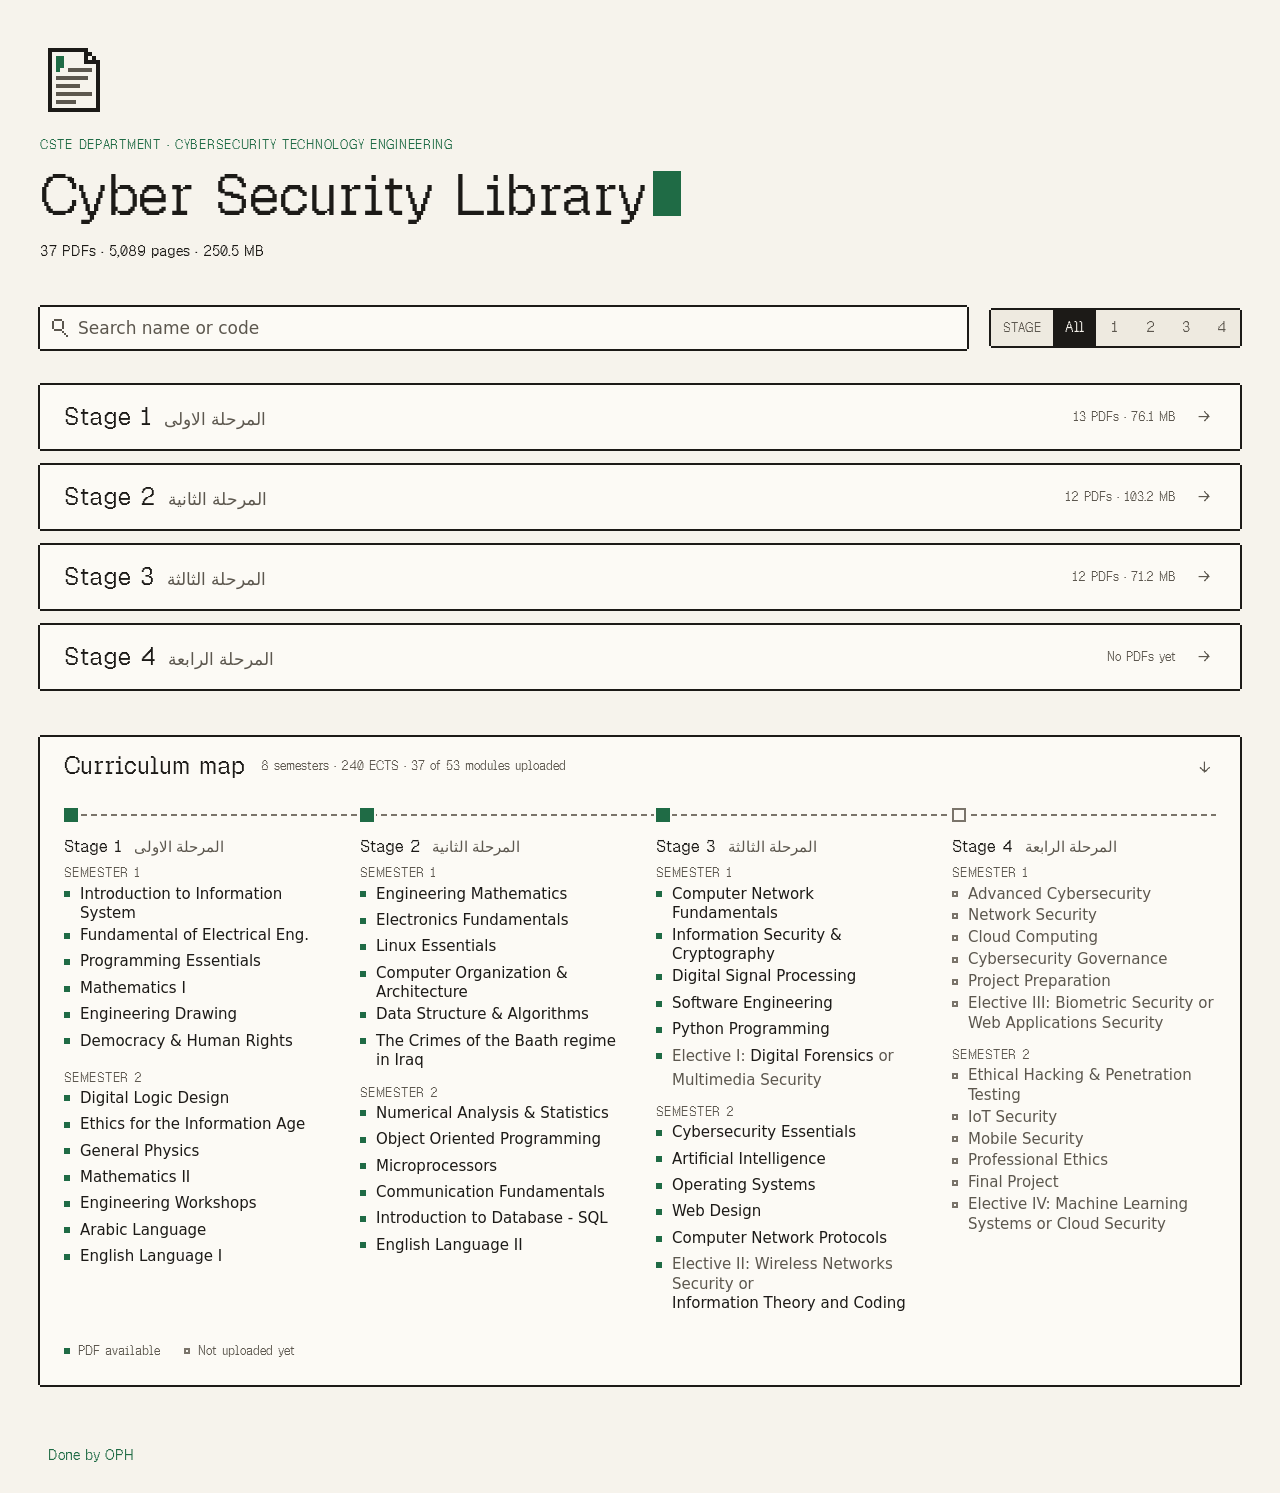
==== commit 023ef8e0: "Remove intro sentence and footer note Drop the 'Lecture PDFs for every stage...' description and the" ====
--- a/index.html
+++ b/index.html
@@ -16,7 +16,7 @@
       document.documentElement.classList.add("js");
     </script>
     <link rel="preload" href="fonts/GeistPixel-Square.woff2" as="font" type="font/woff2" crossorigin>
-    <link rel="stylesheet" href="styles.css?v=22ea5c9e41">
+    <link rel="stylesheet" href="styles.css?v=f682eab000">
     <link rel="icon" href="favicon.svg" type="image/svg+xml">
     <meta property="og:type" content="website">
     <meta property="og:site_name" content="CyberSec Library">
@@ -65,7 +65,6 @@
         <svg class="mark" viewBox="0 0 16 16" width="64" height="64" aria-hidden="true" focusable="false" shape-rendering="crispEdges"><rect class="px ink d6" x="2" y="0" width="1" height="1"/><rect class="px ink d5" x="3" y="0" width="1" height="1"/><rect class="px ink d4" x="4" y="0" width="1" height="1"/><rect class="px ink d3" x="5" y="0" width="1" height="1"/><rect class="px ink d2" x="6" y="0" width="1" height="1"/><rect class="px ink d1" x="7" y="0" width="1" height="1"/><rect class="px ink d0" x="8" y="0" width="1" height="1"/><rect class="px ink d7" x="9" y="0" width="1" height="1"/><rect class="px ink d6" x="10" y="0" width="1" height="1"/><rect class="px ink d5" x="11" y="0" width="1" height="1"/><rect class="px ink d3" x="2" y="1" width="1" height="1"/><rect class="px ink d2" x="11" y="1" width="1" height="1"/><rect class="px ink d1" x="12" y="1" width="1" height="1"/><rect class="px ink d0" x="2" y="2" width="1" height="1"/><rect class="px accent d6" x="4" y="2" width="1" height="1"/><rect class="px accent d5" x="5" y="2" width="1" height="1"/><rect class="px ink d7" x="11" y="2" width="1" height="1"/><rect class="px ink d5" x="13" y="2" width="1" height="1"/><rect class="px ink d5" x="2" y="3" width="1" height="1"/><rect class="px accent d3" x="4" y="3" width="1" height="1"/><rect class="px accent d2" x="5" y="3" width="1" height="1"/><rect class="px ink d4" x="11" y="3" width="1" height="1"/><rect class="px ink d3" x="12" y="3" width="1" height="1"/><rect class="px ink d2" x="13" y="3" width="1" height="1"/><rect class="px ink d1" x="14" y="3" width="1" height="1"/><rect class="px ink d2" x="2" y="4" width="1" height="1"/><rect class="px accent d0" x="4" y="4" width="1" height="1"/><rect class="px accent d7" x="5" y="4" width="1" height="1"/><rect class="px ink d6" x="14" y="4" width="1" height="1"/><rect class="px ink d7" x="2" y="5" width="1" height="1"/><rect class="px accent d5" x="4" y="5" width="1" height="1"/><rect class="px line d2" x="7" y="5" width="1" height="1"/><rect class="px line d1" x="8" y="5" width="1" height="1"/><rect class="px line d0" x="9" y="5" width="1" height="1"/><rect class="px line d7" x="10" y="5" width="1" height="1"/><rect class="px line d6" x="11" y="5" width="1" height="1"/><rect class="px line d5" x="12" y="5" width="1" height="1"/><rect class="px ink d3" x="14" y="5" width="1" height="1"/><rect class="px ink d4" x="2" y="6" width="1" height="1"/><rect class="px ink d0" x="14" y="6" width="1" height="1"/><rect class="px ink d1" x="2" y="7" width="1" height="1"/><rect class="px line d7" x="4" y="7" width="1" height="1"/><rect class="px line d6" x="5" y="7" width="1" height="1"/><rect class="px line d5" x="6" y="7" width="1" height="1"/><rect class="px line d4" x="7" y="7" width="1" height="1"/><rect class="px line d3" x="8" y="7" width="1" height="1"/><rect class="px line d2" x="9" y="7" width="1" height="1"/><rect class="px line d1" x="10" y="7" width="1" height="1"/><rect class="px line d0" x="11" y="7" width="1" height="1"/><rect class="px ink d5" x="14" y="7" width="1" height="1"/><rect class="px ink d6" x="2" y="8" width="1" height="1"/><rect class="px ink d2" x="14" y="8" width="1" height="1"/><rect class="px ink d3" x="2" y="9" width="1" height="1"/><rect class="px line d1" x="4" y="9" width="1" height="1"/><rect class="px line d0" x="5" y="9" width="1" height="1"/><rect class="px line d7" x="6" y="9" width="1" height="1"/><rect class="px line d6" x="7" y="9" width="1" height="1"/><rect class="px line d5" x="8" y="9" width="1" height="1"/><rect class="px line d4" x="9" y="9" width="1" height="1"/><rect class="px ink d7" x="14" y="9" width="1" height="1"/><rect class="px ink d0" x="2" y="10" width="1" height="1"/><rect class="px ink d4" x="14" y="10" width="1" height="1"/><rect class="px ink d5" x="2" y="11" width="1" height="1"/><rect class="px line d3" x="4" y="11" width="1" height="1"/><rect class="px line d2" x="5" y="11" width="1" height="1"/><rect class="px line d1" x="6" y="11" width="1" height="1"/><rect class="px line d0" x="7" y="11" width="1" height="1"/><rect class="px line d7" x="8" y="11" width="1" height="1"/><rect class="px line d6" x="9" y="11" width="1" height="1"/><rect class="px line d5" x="10" y="11" width="1" height="1"/><rect class="px line d4" x="11" y="11" width="1" height="1"/><rect class="px line d3" x="12" y="11" width="1" height="1"/><rect class="px ink d1" x="14" y="11" width="1" height="1"/><rect class="px ink d2" x="2" y="12" width="1" height="1"/><rect class="px ink d6" x="14" y="12" width="1" height="1"/><rect class="px ink d7" x="2" y="13" width="1" height="1"/><rect class="px line d5" x="4" y="13" width="1" height="1"/><rect class="px line d4" x="5" y="13" width="1" height="1"/><rect class="px line d3" x="6" y="13" width="1" height="1"/><rect class="px line d2" x="7" y="13" width="1" height="1"/><rect class="px line d1" x="8" y="13" width="1" height="1"/><rect class="px ink d3" x="14" y="13" width="1" height="1"/><rect class="px ink d4" x="2" y="14" width="1" height="1"/><rect class="px ink d0" x="14" y="14" width="1" height="1"/><rect class="px ink d1" x="2" y="15" width="1" height="1"/><rect class="px ink d0" x="3" y="15" width="1" height="1"/><rect class="px ink d7" x="4" y="15" width="1" height="1"/><rect class="px ink d6" x="5" y="15" width="1" height="1"/><rect class="px ink d5" x="6" y="15" width="1" height="1"/><rect class="px ink d4" x="7" y="15" width="1" height="1"/><rect class="px ink d3" x="8" y="15" width="1" height="1"/><rect class="px ink d2" x="9" y="15" width="1" height="1"/><rect class="px ink d1" x="10" y="15" width="1" height="1"/><rect class="px ink d0" x="11" y="15" width="1" height="1"/><rect class="px ink d7" x="12" y="15" width="1" height="1"/><rect class="px ink d6" x="13" y="15" width="1" height="1"/><rect class="px ink d5" x="14" y="15" width="1" height="1"/></svg>
         <p class="eyebrow">CSTE Department · Cybersecurity Technology Engineering</p>
         <h1 id="pageTitle">Cyber Security Library<span class="cursor" aria-hidden="true"></span></h1>
-        <p class="intro-lede">Lecture PDFs for every stage and semester, mapped to the official curriculum. Open one in your browser or download it for offline reading.</p>
         <p class="intro-meta">37 PDFs<span aria-hidden="true"> · </span><span class="visually-hidden">, </span>5,089 pages<span aria-hidden="true"> · </span><span class="visually-hidden">, </span>250.5 MB</p>
         <nav class="stage-nav" aria-label="Jump to stage">
           <ul role="list">
@@ -1078,7 +1077,6 @@
 
     <footer class="site-footer">
       <div class="wrap site-footer-inner">
-        <p>Large files are marked so you can wait for Wi-Fi. <a href="https://github.com/op-h/DBs">Source on GitHub</a></p>
         <!-- The credit wanders along this line with a glitch (script.js); hover or focus holds it still. -->
         <p class="credit-line" id="creditLine"><a class="credit" id="credit" href="https://t.me/op_h11" target="_blank" rel="noopener">Done by OPH<span class="visually-hidden"> (Telegram, opens in a new tab)</span></a></p>
       </div>
--- a/styles.css
+++ b/styles.css
@@ -352,11 +352,6 @@
       padding-block: var(--space-5) var(--space-4);
     }
 
-    /* Phones get straight to the library; the title and counts say enough. */
-    .intro-lede {
-      display: none;
-    }
-
     /* Same width as the search field above it. */
     .segmented {
       flex: 1 1 100%;
@@ -483,13 +478,6 @@
     }
   }
 
-  .intro-lede {
-    max-inline-size: var(--measure);
-    margin-block-start: var(--space-4);
-    font-size: var(--step-1);
-    line-height: var(--lh-snug);
-    color: var(--c-ink-muted);
-  }
 
   .intro-meta {
     margin-block-start: var(--space-4);
@@ -1328,7 +1316,6 @@
   .credit-line {
     position: relative;
     min-block-size: var(--target);
-    margin-block-start: var(--space-3);
   }
 
   .credit {
@@ -1391,21 +1378,23 @@
       transform: translateX(6px);
     }
 
+    /* visibility, not opacity: the gone-frame is truly hidden, so contrast checkers that
+       sample mid-animation don't read it as faint text. */
     100% {
       clip-path: inset(50% 0 50% 0);
-      opacity: 0;
+      visibility: hidden;
     }
   }
 
   @keyframes glitch-in {
     0% {
       clip-path: inset(50% 0 50% 0);
-      opacity: 0;
+      visibility: hidden;
     }
 
     20% {
       clip-path: inset(40% 0 35% 0);
-      opacity: 1;
+      visibility: visible;
       transform: translateX(5px);
       text-shadow: 3px 0 var(--c-ink-muted), -3px 0 var(--c-accent);
     }
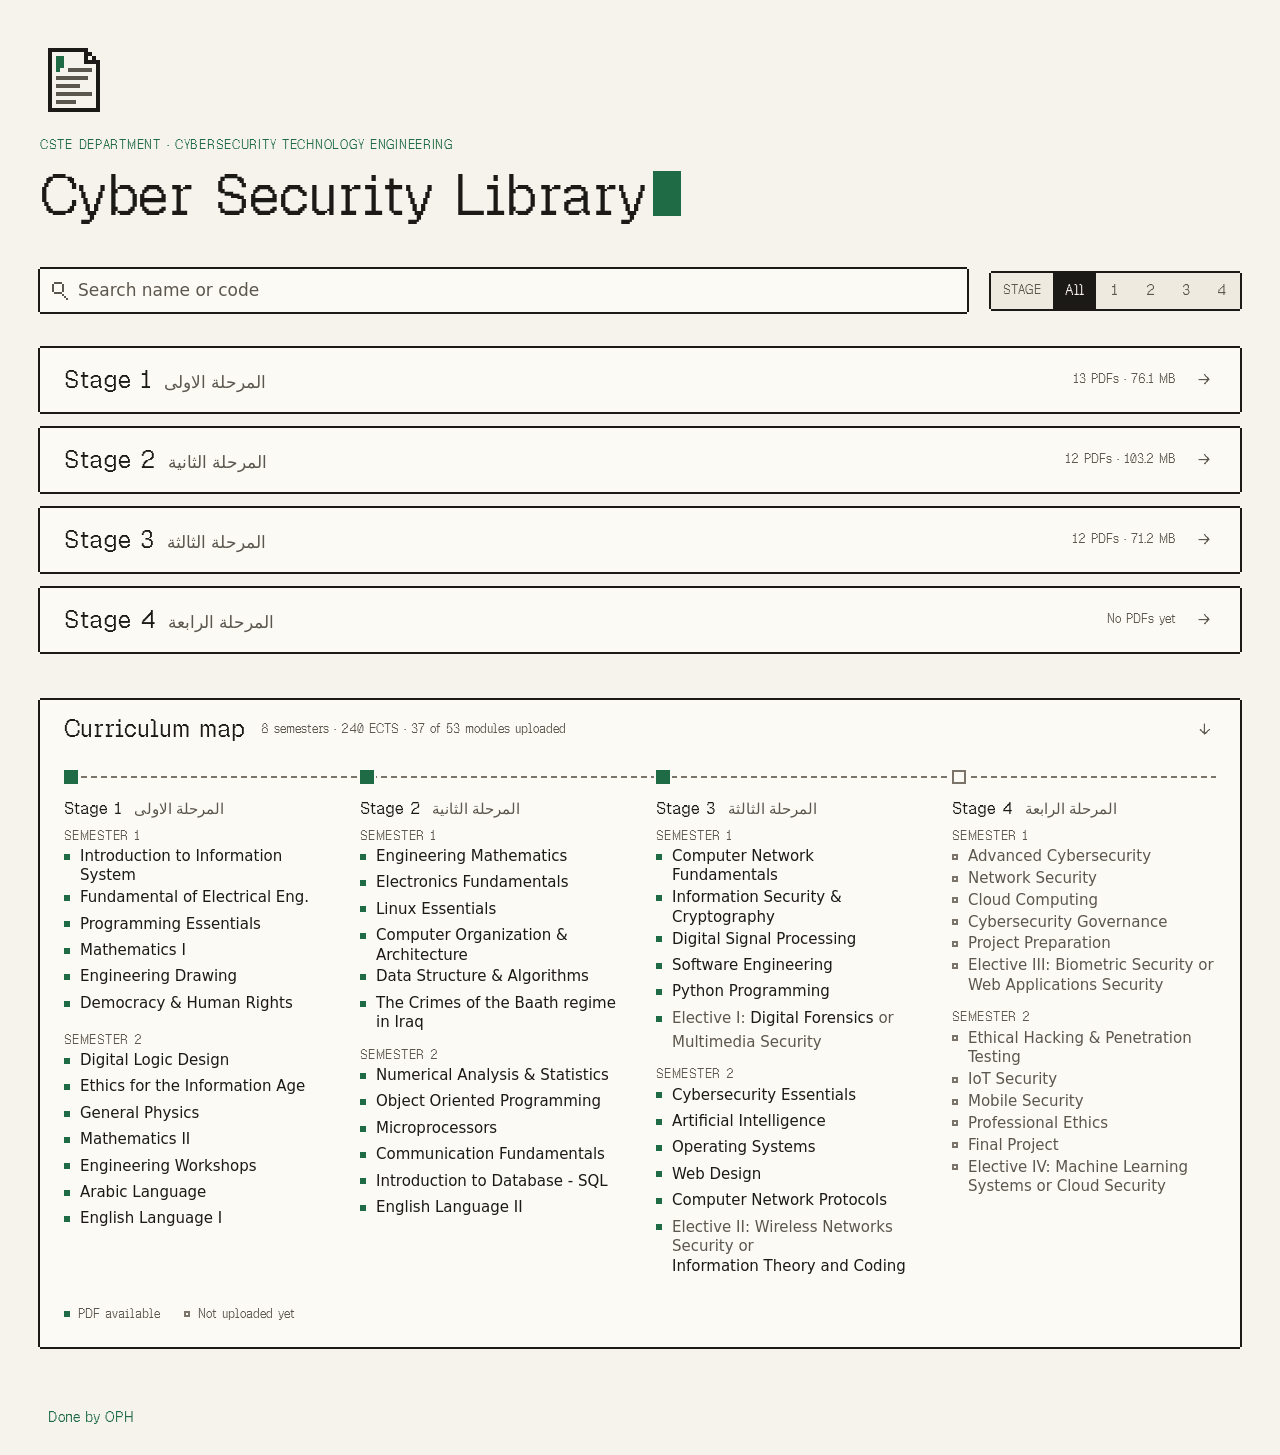
==== commit 67035bd1: "Remove the stats line under the title" ====
--- a/index.html
+++ b/index.html
@@ -16,7 +16,7 @@
       document.documentElement.classList.add("js");
     </script>
     <link rel="preload" href="fonts/GeistPixel-Square.woff2" as="font" type="font/woff2" crossorigin>
-    <link rel="stylesheet" href="styles.css?v=f682eab000">
+    <link rel="stylesheet" href="styles.css?v=e108ebdfd9">
     <link rel="icon" href="favicon.svg" type="image/svg+xml">
     <meta property="og:type" content="website">
     <meta property="og:site_name" content="CyberSec Library">
@@ -65,7 +65,6 @@
         <svg class="mark" viewBox="0 0 16 16" width="64" height="64" aria-hidden="true" focusable="false" shape-rendering="crispEdges"><rect class="px ink d6" x="2" y="0" width="1" height="1"/><rect class="px ink d5" x="3" y="0" width="1" height="1"/><rect class="px ink d4" x="4" y="0" width="1" height="1"/><rect class="px ink d3" x="5" y="0" width="1" height="1"/><rect class="px ink d2" x="6" y="0" width="1" height="1"/><rect class="px ink d1" x="7" y="0" width="1" height="1"/><rect class="px ink d0" x="8" y="0" width="1" height="1"/><rect class="px ink d7" x="9" y="0" width="1" height="1"/><rect class="px ink d6" x="10" y="0" width="1" height="1"/><rect class="px ink d5" x="11" y="0" width="1" height="1"/><rect class="px ink d3" x="2" y="1" width="1" height="1"/><rect class="px ink d2" x="11" y="1" width="1" height="1"/><rect class="px ink d1" x="12" y="1" width="1" height="1"/><rect class="px ink d0" x="2" y="2" width="1" height="1"/><rect class="px accent d6" x="4" y="2" width="1" height="1"/><rect class="px accent d5" x="5" y="2" width="1" height="1"/><rect class="px ink d7" x="11" y="2" width="1" height="1"/><rect class="px ink d5" x="13" y="2" width="1" height="1"/><rect class="px ink d5" x="2" y="3" width="1" height="1"/><rect class="px accent d3" x="4" y="3" width="1" height="1"/><rect class="px accent d2" x="5" y="3" width="1" height="1"/><rect class="px ink d4" x="11" y="3" width="1" height="1"/><rect class="px ink d3" x="12" y="3" width="1" height="1"/><rect class="px ink d2" x="13" y="3" width="1" height="1"/><rect class="px ink d1" x="14" y="3" width="1" height="1"/><rect class="px ink d2" x="2" y="4" width="1" height="1"/><rect class="px accent d0" x="4" y="4" width="1" height="1"/><rect class="px accent d7" x="5" y="4" width="1" height="1"/><rect class="px ink d6" x="14" y="4" width="1" height="1"/><rect class="px ink d7" x="2" y="5" width="1" height="1"/><rect class="px accent d5" x="4" y="5" width="1" height="1"/><rect class="px line d2" x="7" y="5" width="1" height="1"/><rect class="px line d1" x="8" y="5" width="1" height="1"/><rect class="px line d0" x="9" y="5" width="1" height="1"/><rect class="px line d7" x="10" y="5" width="1" height="1"/><rect class="px line d6" x="11" y="5" width="1" height="1"/><rect class="px line d5" x="12" y="5" width="1" height="1"/><rect class="px ink d3" x="14" y="5" width="1" height="1"/><rect class="px ink d4" x="2" y="6" width="1" height="1"/><rect class="px ink d0" x="14" y="6" width="1" height="1"/><rect class="px ink d1" x="2" y="7" width="1" height="1"/><rect class="px line d7" x="4" y="7" width="1" height="1"/><rect class="px line d6" x="5" y="7" width="1" height="1"/><rect class="px line d5" x="6" y="7" width="1" height="1"/><rect class="px line d4" x="7" y="7" width="1" height="1"/><rect class="px line d3" x="8" y="7" width="1" height="1"/><rect class="px line d2" x="9" y="7" width="1" height="1"/><rect class="px line d1" x="10" y="7" width="1" height="1"/><rect class="px line d0" x="11" y="7" width="1" height="1"/><rect class="px ink d5" x="14" y="7" width="1" height="1"/><rect class="px ink d6" x="2" y="8" width="1" height="1"/><rect class="px ink d2" x="14" y="8" width="1" height="1"/><rect class="px ink d3" x="2" y="9" width="1" height="1"/><rect class="px line d1" x="4" y="9" width="1" height="1"/><rect class="px line d0" x="5" y="9" width="1" height="1"/><rect class="px line d7" x="6" y="9" width="1" height="1"/><rect class="px line d6" x="7" y="9" width="1" height="1"/><rect class="px line d5" x="8" y="9" width="1" height="1"/><rect class="px line d4" x="9" y="9" width="1" height="1"/><rect class="px ink d7" x="14" y="9" width="1" height="1"/><rect class="px ink d0" x="2" y="10" width="1" height="1"/><rect class="px ink d4" x="14" y="10" width="1" height="1"/><rect class="px ink d5" x="2" y="11" width="1" height="1"/><rect class="px line d3" x="4" y="11" width="1" height="1"/><rect class="px line d2" x="5" y="11" width="1" height="1"/><rect class="px line d1" x="6" y="11" width="1" height="1"/><rect class="px line d0" x="7" y="11" width="1" height="1"/><rect class="px line d7" x="8" y="11" width="1" height="1"/><rect class="px line d6" x="9" y="11" width="1" height="1"/><rect class="px line d5" x="10" y="11" width="1" height="1"/><rect class="px line d4" x="11" y="11" width="1" height="1"/><rect class="px line d3" x="12" y="11" width="1" height="1"/><rect class="px ink d1" x="14" y="11" width="1" height="1"/><rect class="px ink d2" x="2" y="12" width="1" height="1"/><rect class="px ink d6" x="14" y="12" width="1" height="1"/><rect class="px ink d7" x="2" y="13" width="1" height="1"/><rect class="px line d5" x="4" y="13" width="1" height="1"/><rect class="px line d4" x="5" y="13" width="1" height="1"/><rect class="px line d3" x="6" y="13" width="1" height="1"/><rect class="px line d2" x="7" y="13" width="1" height="1"/><rect class="px line d1" x="8" y="13" width="1" height="1"/><rect class="px ink d3" x="14" y="13" width="1" height="1"/><rect class="px ink d4" x="2" y="14" width="1" height="1"/><rect class="px ink d0" x="14" y="14" width="1" height="1"/><rect class="px ink d1" x="2" y="15" width="1" height="1"/><rect class="px ink d0" x="3" y="15" width="1" height="1"/><rect class="px ink d7" x="4" y="15" width="1" height="1"/><rect class="px ink d6" x="5" y="15" width="1" height="1"/><rect class="px ink d5" x="6" y="15" width="1" height="1"/><rect class="px ink d4" x="7" y="15" width="1" height="1"/><rect class="px ink d3" x="8" y="15" width="1" height="1"/><rect class="px ink d2" x="9" y="15" width="1" height="1"/><rect class="px ink d1" x="10" y="15" width="1" height="1"/><rect class="px ink d0" x="11" y="15" width="1" height="1"/><rect class="px ink d7" x="12" y="15" width="1" height="1"/><rect class="px ink d6" x="13" y="15" width="1" height="1"/><rect class="px ink d5" x="14" y="15" width="1" height="1"/></svg>
         <p class="eyebrow">CSTE Department · Cybersecurity Technology Engineering</p>
         <h1 id="pageTitle">Cyber Security Library<span class="cursor" aria-hidden="true"></span></h1>
-        <p class="intro-meta">37 PDFs<span aria-hidden="true"> · </span><span class="visually-hidden">, </span>5,089 pages<span aria-hidden="true"> · </span><span class="visually-hidden">, </span>250.5 MB</p>
         <nav class="stage-nav" aria-label="Jump to stage">
           <ul role="list">
           <li><a href="#stage-1">Stage 1 <span class="count">13<span class="visually-hidden"> files</span></span></a></li>
--- a/styles.css
+++ b/styles.css
@@ -479,12 +479,6 @@
   }
 
 
-  .intro-meta {
-    margin-block-start: var(--space-4);
-    font-family: var(--font-pixel);
-    font-size: var(--px-s);
-    color: var(--c-ink);
-  }
 
   /* Without JS the stage filter isn't there; these jump links stand in for it. */
   .stage-nav {
